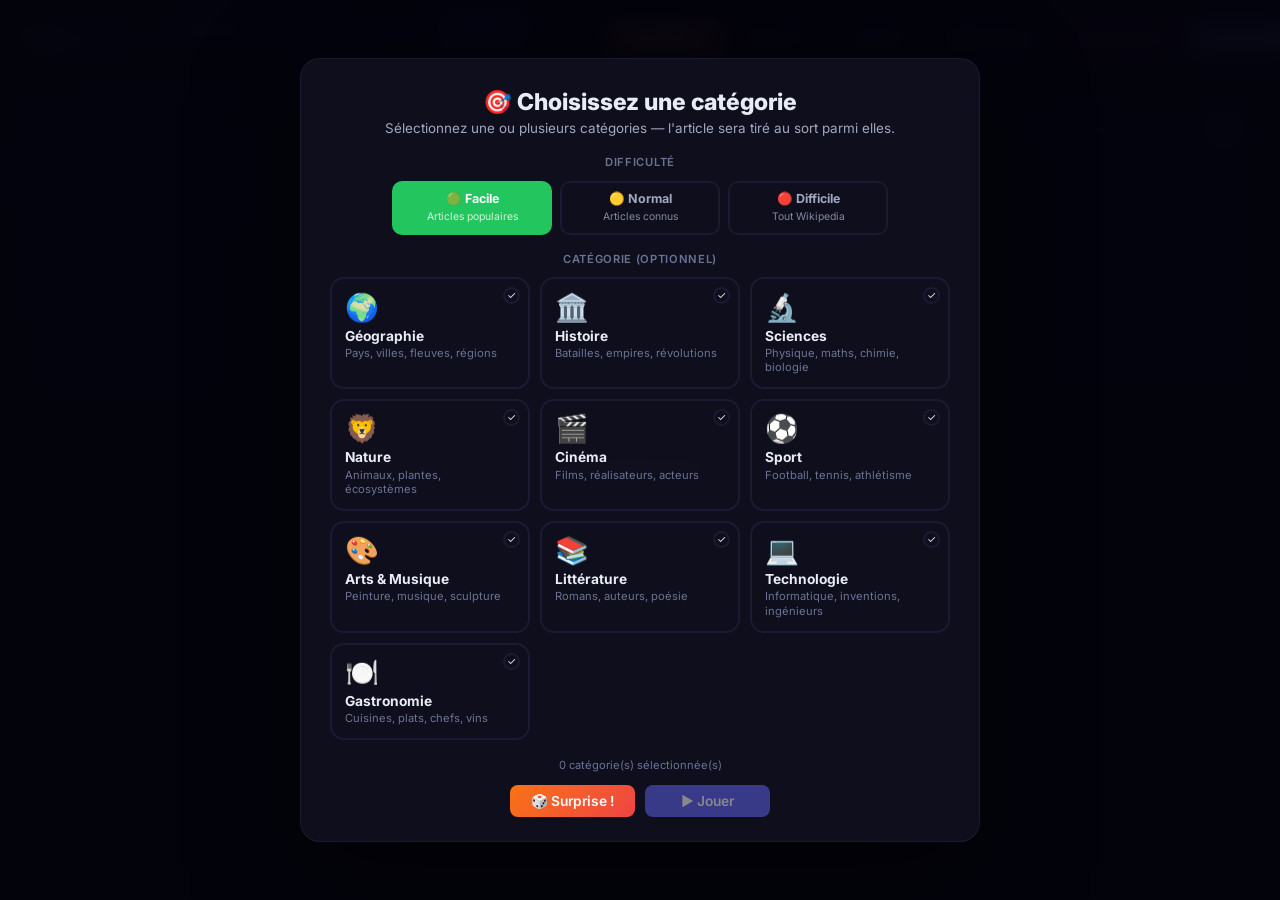
==== index.html @ 997a054f "Update index.html" ====
<!DOCTYPE html>
<html lang="fr" data-theme="dark">

<head>
  <meta charset="UTF-8" />
  <meta name="viewport" content="width=device-width, initial-scale=1.0" />
  <title>Pedantix — Devinez la page Wikipedia</title>
  <meta name="description" content="Devinez la page Wikipedia en proposant des mots. Mode solo et collaboratif." />
  <link rel="preconnect" href="https://fonts.googleapis.com" />
  <link href="https://fonts.googleapis.com/css2?family=Inter:wght@300;400;500;600;700;800&family=JetBrains+Mono:wght@400;700;800&display=swap"
    rel="stylesheet" />
  <style>
    [data-theme=dark] {
      --bg-base: #07070f;
      --bg-card: rgba(16, 16, 30, 0.9);
      --bg-input: rgba(25, 25, 45, 0.7);
      --bg-hover: rgba(255, 255, 255, 0.05);
      --border: rgba(100, 100, 180, 0.14);
      --border-accent: rgba(99, 102, 241, 0.35);
      --text-1: #e8ecf4;
      --text-2: #a0a8c0;
      --text-3: #6b7394;
      --punct: #4a5070;
    }

    [data-theme=light] {
      --bg-base: #f0f0f5;
      --bg-card: rgba(255, 255, 255, 0.93);
      --bg-input: rgba(235, 235, 248, 0.9);
      --bg-hover: rgba(0, 0, 0, 0.04);
      --border: rgba(100, 100, 180, 0.18);
      --border-accent: rgba(99, 102, 241, 0.4);
      --text-1: #1a1a2e;
      --text-2: #4a4a70;
      --text-3: #8080a0;
      --punct: #b0b0c8;
    }

    :root {
      --accent: #6366f1;
      --success: #22c55e;
      --radius-sm: 8px;
      --radius-md: 12px;
      --radius-lg: 16px;
      --radius-xl: 20px;
      --transition: 0.3s cubic-bezier(0.4, 0, 0.2, 1);
    }

    *,
    *::before,
    *::after {
      margin: 0;
      padding: 0;
      box-sizing: border-box
    }

    html {
      scroll-behavior: smooth
    }

    body {
      font-family: 'Inter', system-ui, sans-serif;
      background: var(--bg-base);
      color: var(--text-1);
      min-height: 100vh;
      overflow-x: hidden;
      transition: background .35s, color .35s
    }

    body::before {
      content: '';
      position: fixed;
      inset: 0;
      z-index: -1;
      background: radial-gradient(ellipse 80% 60% at 15% 20%, rgba(99, 102, 241, 0.08) 0%, transparent 60%), radial-gradient(ellipse 60% 50% at 85% 80%, rgba(34, 197, 94, 0.06) 0%, transparent 60%)
    }

    [data-theme=light] body::before {
      opacity: .45
    }

    .header {
      position: sticky;
      top: 0;
      z-index: 100;
      backdrop-filter: blur(20px);
      background: rgba(7, 7, 15, 0.85);
      border-bottom: 1px solid var(--border);
      padding: .7rem 1.5rem;
      display: flex;
      align-items: center;
      gap: 1rem
    }

    [data-theme=light] .header {
      background: rgba(240, 240, 245, 0.9)
    }

    /* toast feedback */
    .toast {
      position: fixed;
      top: 72px;
      left: 50%;
      transform: translateX(-50%) translateY(-10px);
      background: var(--bg-card);
      border: 1px solid var(--border);
      border-radius: var(--radius-md);
      padding: .42rem 1rem;
      font-size: .84rem;
      font-weight: 700;
      box-shadow: 0 8px 24px rgba(0, 0, 0, .35);
      opacity: 0;
      transition: opacity .22s, transform .22s;
      pointer-events: none;
      z-index: 300;
      white-space: nowrap
    }

    .toast.show {
      opacity: 1;
      transform: translateX(-50%) translateY(0)
    }

    .btn-icon {
      background: none;
      border: 1px solid var(--border);
      color: var(--text-3);
      padding: .38rem .6rem;
      font-size: .95rem;
      line-height: 1;
      cursor: pointer;
      border-radius: var(--radius-sm)
    }

    .btn-icon:hover {
      color: var(--text-1);
      border-color: var(--border-accent)
    }

    .logo {
      font-size: 1.15rem;
      font-weight: 800;
      letter-spacing: -.02em
    }

    .logo span {
      color: var(--accent)
    }

    .logo-badge {
      font-size: .6rem;
      font-weight: 700;
      background: rgba(99, 102, 241, .15);
      border: 1px solid rgba(99, 102, 241, .3);
      color: var(--accent);
      padding: .15rem .5rem;
      border-radius: 20px;
      letter-spacing: .05em;
      text-transform: uppercase
    }

    .header-center {
      flex: 1;
      display: flex;
      flex-direction: column;
      align-items: center;
      gap: .25rem
    }

    .input-row {
      display: flex;
      gap: .5rem;
      width: 100%;
      max-width: 500px
    }

    .guess-input {
      flex: 1;
      background: var(--bg-input);
      border: 1px solid var(--border-accent);
      border-radius: var(--radius-sm);
      color: var(--text-1);
      padding: .5rem .9rem;
      font-size: .95rem;
      font-family: inherit;
      outline: none;
      transition: border-color var(--transition), box-shadow var(--transition)
    }

    .guess-input:focus {
      border-color: var(--accent);
      box-shadow: 0 0 0 3px rgba(99, 102, 241, .15)
    }

    .guess-input::placeholder {
      color: var(--text-3)
    }

    .btn {
      cursor: pointer;
      border: none;
      border-radius: var(--radius-sm);
      font-family: inherit;
      font-weight: 600;
      font-size: .88rem;
      padding: .5rem 1.1rem;
      transition: all .2s ease;
      white-space: nowrap
    }

    .btn-primary {
      background: var(--accent);
      color: #fff
    }

    .btn-primary:hover {
      background: #4f52d4;
      transform: translateY(-1px)
    }

    .btn-primary:disabled {
      opacity: .5;
      cursor: not-allowed;
      transform: none
    }

    .btn-ghost {
      background: rgba(255, 255, 255, .05);
      border: 1px solid var(--border);
      color: var(--text-2)
    }

    .btn-ghost:hover {
      background: rgba(255, 255, 255, .08);
      color: var(--text-1)
    }

    .btn-danger {
      background: rgba(239, 68, 68, .15);
      border: 1px solid rgba(239, 68, 68, .3);
      color: #fca5a5
    }

    .btn-danger:hover {
      background: rgba(239, 68, 68, .25)
    }

    .stats-row {
      display: flex;
      gap: 1.2rem;
      font-size: .74rem;
      color: var(--text-3);
      align-items: center
    }

    .stat-found {
      color: var(--success);
      font-weight: 600
    }

    .header-actions {
      display: flex;
      gap: .5rem;
      align-items: center
    }

    .main {
      display: grid;
      grid-template-columns: 1fr 260px;
      gap: 1.2rem;
      padding: 1.2rem 1.5rem;
      max-width: 1300px;
      margin: 0 auto
    }

    .article-card {
      background: var(--bg-card);
      backdrop-filter: blur(12px);
      border: 1px solid var(--border);
      border-radius: var(--radius-lg);
      padding: 1.8rem 2rem;
      min-height: 300px
    }

    .article-title-area {
      font-size: 1.45rem;
      font-weight: 800;
      line-height: 2.5;
      padding-bottom: 1.2rem;
      margin-bottom: 1.2rem;
      border-bottom: 1px solid var(--border)
    }

    .article-body {
      line-height: 2.6;
      font-size: .95rem;
      word-spacing: 3px
    }

    .article-body p {
      margin-bottom: 1.8rem
    }

    .section-title {
      font-size: .88rem;
      font-weight: 700;
      color: var(--accent);
      margin: 2rem 0 .8rem;
      letter-spacing: .03em;
      border-left: 3px solid var(--accent);
      padding: .35rem 0 .35rem .8rem;
      border-bottom: none;
      background: rgba(99,102,241,.04)
    }

    .section-title.h3 {
      font-size: .8rem;
      margin-left: 1.2rem;
      border-left-color: var(--text-3);
      color: var(--text-2)
    }

    .word-block {
      display: inline-block;
      position: relative;
      border-radius: 4px;
      vertical-align: middle;
      cursor: default;
      height: 1.2em;
      margin: 0 2px;
      transition: background-color .45s ease
    }

    .word-block.hidden {
      cursor: pointer;
      margin-bottom: 1.4em;
      border: 1px solid rgba(255,255,255,.08);
      display: inline-flex;
      align-items: center;
      justify-content: center;
      font-size: .65rem;
      font-weight: 600;
      color: rgba(255,255,255,.35);
      letter-spacing: .02em;
      font-variant-numeric: tabular-nums
    }
    [data-theme=light] .word-block.hidden {
      border-color: rgba(0,0,0,.1);
      color: rgba(0,0,0,.3)
    }

    .word-block.hidden:hover {
      filter: brightness(1.25);
      border-color: rgba(255,255,255,.2)
    }
    [data-theme=light] .word-block.hidden:hover { border-color: rgba(0,0,0,.2) }

    .word-block.hidden::after {
      content: attr(data-best-guess);
      position: absolute;
      top: calc(100% + 2px);
      left: 50%;
      transform: translateX(-50%);
      font-size: 8.5px;
      font-style: italic;
      font-weight: 400;
      color: rgba(160, 180, 220, .45);
      white-space: nowrap;
      pointer-events: none;
      line-height: 1
    }

    .word-block.stopword {
      background: transparent !important;
      border: none !important;
      color: var(--text-3) !important;
      font-size: .82rem;
      font-weight: 400;
      height: auto;
      margin-bottom: 0;
      cursor: default;
      padding: 0 1px
    }
    .word-block.stopword::after { display: none }

    .word-block.revealed {
      color: #fff !important;
      background-color: var(--success) !important;
      box-shadow: 0 0 8px rgba(34, 197, 94, .4), 0 0 2px rgba(34, 197, 94, .6);
      animation: wordReveal .35s ease-out;
      cursor: default;
      padding: 1px 5px;
      height: auto;
      margin-bottom: 0;
      border-radius: 4px;
      border: none;
      font-size: .88rem;
      font-weight: 600
    }

    .word-block.flash-new {
      animation: flashNew .9s ease-out forwards !important
    }

    .word-block.title-block {
      height: 1.25em
    }

    .word-block.win-cascade {
      animation: winCascade .45s ease-out forwards !important;
      color: #fff !important;
      padding: 1px 4px;
      height: auto;
      margin-bottom: 0;
      border-radius: 3px
    }

    @keyframes wordReveal {
      from { transform: scale(.88); opacity: .4 }
      to { transform: scale(1); opacity: 1 }
    }

    @keyframes flashNew {
      0% { box-shadow: 0 0 0 0 rgba(34, 197, 94, .9), 0 0 18px rgba(34, 197, 94, .6); filter: brightness(1.8) }
      55% { box-shadow: 0 0 0 12px rgba(34, 197, 94, 0); filter: brightness(1.1) }
      100% { box-shadow: none; filter: brightness(1) }
    }

    @keyframes winCascade {
      0% { opacity: 0; transform: scale(.75) translateY(5px); background-color: #16a34a }
      100% { opacity: 1; transform: scale(1) translateY(0); background-color: #16a34a }
    }

    @keyframes fadeIn {
      from { opacity: 0; transform: translateY(4px) }
      to { opacity: 1; transform: translateY(0) }
    }

    @keyframes codeAppear {
      from { opacity: 0; transform: scale(.7) }
      to { opacity: 1; transform: scale(1) }
    }

    .punct-token {
      color: var(--punct);
      user-select: none;
      vertical-align: middle
    }

    /* confetti canvas */
    #confetti-canvas {
      position: fixed;
      inset: 0;
      pointer-events: none;
      z-index: 600;
      display: none
    }

    .sidebar {
      background: var(--bg-card);
      backdrop-filter: blur(12px);
      border: 1px solid var(--border);
      border-radius: var(--radius-lg);
      padding: 1.2rem;
      position: sticky;
      top: 100px;
      max-height: calc(100vh - 120px);
      display: flex;
      flex-direction: column
    }

    .sidebar-header {
      display: flex;
      align-items: center;
      justify-content: space-between;
      margin-bottom: .8rem;
      padding-bottom: .7rem;
      border-bottom: 1px solid var(--border)
    }

    .sidebar-title {
      font-size: .72rem;
      font-weight: 700;
      text-transform: uppercase;
      letter-spacing: .08em;
      color: var(--text-3)
    }

    .sidebar-count {
      background: var(--accent);
      color: #fff;
      font-size: .7rem;
      font-weight: 700;
      min-width: 22px;
      height: 22px;
      border-radius: 50%;
      display: flex;
      align-items: center;
      justify-content: center
    }

    /* ── Players bar (in sidebar) ── */
    .players-bar {
      display: flex;
      align-items: center;
      gap: .3rem;
      padding: .5rem 0;
      border-bottom: 1px solid var(--border);
      margin-bottom: .6rem;
      flex-wrap: wrap
    }
    .players-bar.hidden-bar { display: none }
    .player-avatar {
      width: 26px; height: 26px; border-radius: 50%;
      display: flex; align-items: center; justify-content: center;
      font-size: .65rem; font-weight: 700; color: #fff;
      border: 2px solid rgba(255,255,255,.15);
      transition: transform .2s; cursor: default;
      position: relative; flex-shrink: 0;
    }
    .player-avatar:hover { transform: scale(1.15) }
    .player-avatar .pa-tooltip {
      position: absolute; bottom: calc(100% + 4px); left: 50%;
      transform: translateX(-50%); background: rgba(0,0,0,.85);
      color: #fff; font-size: .65rem; padding: .2rem .5rem;
      border-radius: 6px; white-space: nowrap; pointer-events: none;
      opacity: 0; transition: opacity .15s;
    }
    .player-avatar:hover .pa-tooltip { opacity: 1 }
    .players-count {
      font-size: .68rem; color: var(--text-3); font-weight: 600; margin-left: .3rem;
    }

    .guess-list {
      overflow-y: auto;
      flex: 1
    }

    .guess-list::-webkit-scrollbar {
      width: 3px
    }

    .guess-list::-webkit-scrollbar-thumb {
      background: var(--border);
      border-radius: 2px
    }

    .guess-empty {
      text-align: center;
      color: var(--text-3);
      font-size: .8rem;
      padding: 2rem 0;
      font-style: italic
    }

    .guess-item {
      display: flex;
      flex-direction: row;
      align-items: center;
      gap: .5rem;
      padding: .35rem .6rem;
      border-radius: var(--radius-sm);
      transition: background-color .15s
    }

    .guess-item:hover {
      background: var(--bg-hover)
    }

    .guess-item+.guess-item {
      border-top: 1px solid rgba(255, 255, 255, .04)
    }

    @keyframes guessSlideIn {
      from { transform: translateX(-6px); opacity: 0 }
      to { transform: translateX(0); opacity: 1 }
    }

    .guess-num {
      font-size: .68rem;
      font-weight: 700;
      color: var(--text-3);
      min-width: 1.2rem;
      text-align: right;
      flex-shrink: 0
    }

    .guess-player-badge {
      font-size: .58rem; font-weight: 700; color: #fff;
      padding: .08rem .32rem; border-radius: 6px;
      flex-shrink: 0; max-width: 56px;
      overflow: hidden; text-overflow: ellipsis;
      white-space: nowrap; line-height: 1.3;
    }

    .guess-word {
      flex: 1;
      font-size: .87rem;
      font-weight: 600;
      color: var(--text-1);
      overflow: hidden;
      text-overflow: ellipsis;
      white-space: nowrap
    }

    .guess-badge {
      font-size: .65rem;
      font-weight: 700;
      padding: .1rem .4rem;
      border-radius: 10px;
      flex-shrink: 0
    }

    .guess-badge.found {
      background: var(--success);
      color: #fff
    }

    .guess-badge.miss {
      background: rgba(255, 255, 255, .06);
      color: var(--text-3)
    }

    .guess-prox-pct {
      font-size: .72rem;
      font-weight: 700;
      flex-shrink: 0;
      font-variant-numeric: tabular-nums;
      min-width: 3.2rem;
      text-align: right
    }

    .progress-wrap {
      margin-top: .5rem
    }

    .progress-track {
      height: 3px;
      background: rgba(255, 255, 255, .06);
      border-radius: 2px;
      overflow: hidden
    }

    .progress-bar {
      height: 100%;
      background: var(--accent);
      border-radius: 2px;
      transition: width .5s ease
    }

    /* ── Timer ── */
    .timer-display {
      font-family: 'JetBrains Mono', monospace;
      font-size: .78rem; font-weight: 700;
      color: var(--accent); letter-spacing: .04em;
    }

    /* ── Session bar in header ── */
    .session-indicator {
      display: flex; align-items: center; gap: .5rem;
    }
    .session-indicator.hidden-bar { display: none }
    .session-code-display {
      font-family: 'JetBrains Mono', monospace;
      font-size: .82rem; font-weight: 700; letter-spacing: .2em;
      background: rgba(99,102,241,.12); border: 1px solid var(--border-accent);
      padding: .2rem .6rem; border-radius: var(--radius-sm); cursor: pointer;
      color: var(--accent); transition: background .2s;
    }
    .session-code-display:hover { background: rgba(99,102,241,.22) }

    /* ── Overlays (shared) ── */
    .overlay {
      position: fixed;
      inset: 0;
      z-index: 500;
      display: flex;
      align-items: center;
      justify-content: center;
      background: rgba(0, 0, 0, .7);
      backdrop-filter: blur(6px)
    }

    .overlay.hidden {
      display: none
    }

    .overlay-card {
      background: rgba(14, 14, 26, .97);
      border: 1px solid var(--border);
      border-radius: var(--radius-xl);
      padding: 2.5rem;
      max-width: 420px;
      width: 90%;
      text-align: center;
      box-shadow: 0 24px 80px rgba(0, 0, 0, .6)
    }

    [data-theme=light] .overlay-card {
      background: rgba(250,250,255,.97)
    }

    .overlay-title {
      font-size: 1.5rem;
      font-weight: 800;
      margin-bottom: .5rem
    }

    .overlay-sub {
      color: var(--text-2);
      font-size: .9rem;
      margin-bottom: 1.5rem
    }

    .loading-spinner {
      width: 40px;
      height: 40px;
      border: 3px solid rgba(99, 102, 241, .2);
      border-top-color: var(--accent);
      border-radius: 50%;
      animation: spin .9s linear infinite;
      margin: 0 auto 1rem
    }

    @keyframes spin {
      to { transform: rotate(360deg) }
    }

    .loading-step {
      font-size: .8rem;
      color: var(--text-3);
      margin-top: .5rem
    }

    .win-emoji {
      font-size: 3rem;
      margin-bottom: .8rem
    }

    .win-article-title {
      color: var(--accent);
      font-weight: 700;
      font-size: 1.1rem;
      margin-bottom: .5rem
    }

    .win-stats {
      color: var(--text-2);
      font-size: .88rem;
      margin-bottom: 1rem;
      line-height: 1.7
    }

    .win-actions {
      display: flex;
      flex-direction: column;
      gap: .7rem
    }

    .win-link {
      color: var(--accent);
      text-decoration: none;
      font-size: .83rem
    }

    .win-link:hover {
      text-decoration: underline
    }

    /* ── Win pseudo section ── */
    .win-pseudo-section {
      margin-top: 1rem; padding-top: .8rem;
      border-top: 1px solid var(--border);
      animation: fadeIn .4s ease;
    }
    .win-pseudo-section h3 {
      font-size: .82rem; font-weight: 700; color: var(--text-2);
      margin-bottom: .5rem;
    }
    .win-pseudo-row {
      display: flex; gap: .5rem; justify-content: center; align-items: center;
      flex-wrap: wrap;
    }
    .win-pseudo-input {
      background: var(--bg-input); border: 1px solid var(--border-accent);
      border-radius: var(--radius-sm); color: var(--text-1);
      padding: .45rem .8rem; font-size: .9rem; font-family: inherit;
      outline: none; width: 180px; text-align: center; transition: border-color .2s;
    }
    .win-pseudo-input:focus {
      border-color: var(--accent);
      box-shadow: 0 0 0 3px rgba(99,102,241,.15);
    }
    .win-pseudo-input::placeholder { color: var(--text-3) }
    .btn-publish {
      background: linear-gradient(135deg, #f59e0b, #f97316);
      color: #fff; border: none; font-weight: 700;
    }
    .btn-publish:hover { opacity: .88; transform: translateY(-1px) }
    .btn-publish:disabled { opacity: .4; cursor: not-allowed; transform: none }
    .score-published {
      color: var(--success); font-size: .82rem;
      font-weight: 600; margin-top: .4rem;
      animation: fadeIn .3s ease;
    }

    /* ── Category overlay ── */
    .cat-overlay {
      position: fixed;
      inset: 0;
      z-index: 510;
      display: flex;
      align-items: center;
      justify-content: center;
      background: rgba(4, 4, 14, .88);
      backdrop-filter: blur(10px)
    }

    [data-theme=light] .cat-overlay {
      background: rgba(220, 220, 238, .88)
    }

    .cat-overlay.hidden {
      display: none
    }

    .cat-card {
      background: var(--bg-card);
      border: 1px solid var(--border);
      border-radius: 20px;
      padding: 1.8rem 1.8rem 1.5rem;
      max-width: 680px;
      width: 96%;
      max-height: 92vh;
      overflow-y: auto;
      box-shadow: 0 32px 100px rgba(0, 0, 0, .6)
    }

    .cat-card::-webkit-scrollbar { width: 4px }
    .cat-card::-webkit-scrollbar-thumb { background: var(--border); border-radius: 2px }

    .cat-header {
      text-align: center;
      margin-bottom: 1.2rem
    }

    .cat-header h2 {
      font-size: 1.45rem;
      font-weight: 800;
      margin-bottom: .28rem
    }

    .cat-header p {
      color: var(--text-2);
      font-size: .84rem
    }

    .cat-grid {
      display: grid;
      grid-template-columns: repeat(auto-fill, minmax(168px, 1fr));
      gap: .6rem;
      margin-bottom: 1.1rem
    }

    .cat-item {
      position: relative;
      border: 2px solid var(--border);
      border-radius: 14px;
      padding: .9rem .85rem .78rem;
      cursor: pointer;
      transition: border-color .2s, background .2s, transform .15s;
      text-align: left;
      user-select: none;
      overflow: hidden
    }

    .cat-item:hover {
      border-color: var(--border-accent);
      background: rgba(99, 102, 241, .05);
      transform: translateY(-2px)
    }

    .cat-item.selected {
      background: rgba(99, 102, 241, .1)
    }

    .cat-item .cat-bar {
      position: absolute; left: 0; top: 0; bottom: 0;
      width: 3px; border-radius: 14px 0 0 14px;
      opacity: 0; transition: opacity .2s
    }

    .cat-item.selected .cat-bar { opacity: 1 }

    .cat-item .cat-check {
      position: absolute; top: .5rem; right: .5rem;
      width: 17px; height: 17px; border: 2px solid var(--border);
      border-radius: 50%; display: flex; align-items: center;
      justify-content: center; font-size: .65rem; transition: all .18s
    }

    .cat-item.selected .cat-check {
      background: var(--accent);
      border-color: var(--accent);
      color: #fff
    }

    .cat-icon { font-size: 1.7rem; margin-bottom: .42rem; display: block; line-height: 1 }
    .cat-name { font-size: .86rem; font-weight: 700; color: var(--text-1); margin-bottom: .14rem }
    .cat-desc { font-size: .7rem; color: var(--text-3); line-height: 1.3 }

    .cat-hint {
      text-align: center; font-size: .7rem; color: var(--text-3); margin-bottom: .8rem
    }

    .cat-actions {
      display: flex; gap: .65rem; justify-content: center; flex-wrap: wrap
    }

    .cat-actions .btn { min-width: 125px; padding: .52rem 1.1rem; font-size: .86rem }

    .btn-surprise {
      background: linear-gradient(135deg, #f97316, #ef4444) !important;
      color: #fff !important; border: none !important
    }
    .btn-surprise:hover { opacity: .88; transform: translateY(-1px) !important }

    /* ─ Difficulty selector */
    .diff-row { display: flex; gap: .5rem; justify-content: center; margin-bottom: 1.1rem }

    .diff-btn {
      flex: 1; max-width: 160px; padding: .55rem .6rem;
      border-radius: 10px; border: 2px solid var(--border);
      background: transparent; color: var(--text-2);
      font-family: inherit; font-size: .78rem; font-weight: 700;
      cursor: pointer; transition: all .18s; text-align: center; line-height: 1.3
    }
    .diff-btn:hover { border-color: var(--border-accent); color: var(--text-1); transform: translateY(-1px) }
    .diff-btn.active { color: #fff; border-color: transparent }
    .diff-btn.easy.active { background: #22c55e }
    .diff-btn.normal.active { background: #f59e0b }
    .diff-btn.hard.active { background: #ef4444 }

    .diff-sep {
      text-align: center; font-size: .7rem; font-weight: 600;
      color: var(--text-3); letter-spacing: .06em;
      text-transform: uppercase; margin-bottom: .7rem
    }

    /* ── Multiplayer overlay ── */
    .colab-overlay {
      position: fixed; inset: 0; z-index: 520;
      display: flex; align-items: center; justify-content: center;
      background: rgba(4,4,14,.9); backdrop-filter: blur(10px);
    }
    [data-theme=light] .colab-overlay { background: rgba(220,220,238,.9) }
    .colab-overlay.hidden { display: none }
    .colab-card {
      background: var(--bg-card); border: 1px solid var(--border);
      border-radius: 20px; padding: 2rem; max-width: 540px; width: 96%;
      max-height: 92vh; overflow-y: auto;
      box-shadow: 0 32px 100px rgba(0,0,0,.6);
    }
    .colab-card::-webkit-scrollbar { width: 4px }
    .colab-card::-webkit-scrollbar-thumb { background: var(--border); border-radius: 2px }
    .colab-header { text-align: center; margin-bottom: 1.4rem }
    .colab-header h2 { font-size: 1.35rem; font-weight: 800; margin-bottom: .3rem }
    .colab-header p { color: var(--text-2); font-size: .82rem }

    .colab-pseudo-row {
      display: flex; gap: .5rem; justify-content: center; margin-bottom: 1.2rem;
      align-items: center;
    }
    .colab-pseudo-row label {
      font-size: .8rem; font-weight: 600; color: var(--text-2);
    }
    .colab-pseudo-input {
      background: var(--bg-input); border: 1px solid var(--border-accent);
      border-radius: var(--radius-sm); color: var(--text-1);
      padding: .45rem .7rem; font-size: .9rem; font-family: inherit;
      outline: none; width: 160px; transition: border-color .2s;
    }
    .colab-pseudo-input:focus { border-color: var(--accent); box-shadow: 0 0 0 3px rgba(99,102,241,.15) }

    .colab-modes {
      display: grid; grid-template-columns: 1fr 1fr; gap: .8rem; margin-bottom: 1rem;
    }
    .colab-mode {
      border: 2px solid var(--border); border-radius: 16px;
      padding: 1.2rem 1rem; cursor: pointer; transition: all .2s;
      text-align: center;
    }
    .colab-mode:hover { border-color: var(--accent); transform: translateY(-2px); background: rgba(99,102,241,.04) }
    .colab-mode-icon { font-size: 2rem; margin-bottom: .5rem; display: block }
    .colab-mode-title { font-size: .9rem; font-weight: 700; margin-bottom: .2rem }
    .colab-mode-desc { font-size: .72rem; color: var(--text-3) }

    /* Create session view */
    .colab-create, .colab-join { display: none; text-align: center; animation: fadeIn .3s ease }
    .colab-create.active, .colab-join.active { display: block }
    .colab-back {
      font-size: .78rem; color: var(--text-3); cursor: pointer;
      margin-bottom: .8rem; display: inline-block;
    }
    .colab-back:hover { color: var(--text-1) }

    .code-display {
      display: flex; gap: .4rem; justify-content: center; margin: 1rem 0;
    }
    .code-char {
      width: 42px; height: 50px; border-radius: 10px;
      background: rgba(99,102,241,.1); border: 2px solid var(--border-accent);
      display: flex; align-items: center; justify-content: center;
      font-family: 'JetBrains Mono', monospace;
      font-size: 1.3rem; font-weight: 800; color: var(--accent);
    }
    .code-char:nth-child(1) { animation: codeAppear .3s ease-out .0s backwards }
    .code-char:nth-child(2) { animation: codeAppear .3s ease-out .05s backwards }
    .code-char:nth-child(3) { animation: codeAppear .3s ease-out .1s backwards }
    .code-char:nth-child(4) { animation: codeAppear .3s ease-out .15s backwards }
    .code-char:nth-child(5) { animation: codeAppear .3s ease-out .2s backwards }
    .code-char:nth-child(6) { animation: codeAppear .3s ease-out .25s backwards }

    .colab-waiting-players {
      margin: .8rem 0; font-size: .8rem; color: var(--text-2);
    }
    .colab-player-list {
      display: flex; gap: .3rem; justify-content: center; flex-wrap: wrap;
      margin: .5rem 0;
    }

    /* Join session */
    .colab-code-input {
      background: var(--bg-input); border: 1px solid var(--border-accent);
      border-radius: var(--radius-sm); color: var(--text-1);
      padding: .55rem 1rem; font-size: 1.1rem; font-family: 'JetBrains Mono', monospace;
      font-weight: 700; letter-spacing: .25em; text-transform: uppercase;
      outline: none; width: 200px; text-align: center; transition: border-color .2s;
    }
    .colab-code-input:focus { border-color: var(--accent); box-shadow: 0 0 0 3px rgba(99,102,241,.15) }
    .colab-code-input::placeholder { letter-spacing: .1em; font-weight: 400; color: var(--text-3) }
    .colab-join-error {
      color: #ef4444; font-size: .78rem; font-weight: 600; margin-top: .4rem;
      min-height: 1.2em;
    }

    .colab-close {
      position: absolute; top: .8rem; right: 1rem;
      background: none; border: none; color: var(--text-3);
      font-size: 1.2rem; cursor: pointer; padding: .3rem;
    }
    .colab-close:hover { color: var(--text-1) }

    /* ── Leaderboard overlay ── */
    .lb-overlay {
      position: fixed; inset: 0; z-index: 530;
      display: flex; align-items: center; justify-content: center;
      background: rgba(4,4,14,.9); backdrop-filter: blur(10px);
    }
    [data-theme=light] .lb-overlay { background: rgba(220,220,238,.9) }
    .lb-overlay.hidden { display: none }
    .lb-card {
      background: var(--bg-card); border: 1px solid var(--border);
      border-radius: 20px; padding: 1.8rem; max-width: 750px; width: 96%;
      max-height: 92vh; overflow-y: auto;
      box-shadow: 0 32px 100px rgba(0,0,0,.6);
      position: relative;
    }
    .lb-card::-webkit-scrollbar { width: 4px }
    .lb-card::-webkit-scrollbar-thumb { background: var(--border); border-radius: 2px }

    .lb-header { text-align: center; margin-bottom: 1rem }
    .lb-header h2 { font-size: 1.35rem; font-weight: 800; margin-bottom: .3rem }
    .lb-header p { color: var(--text-2); font-size: .82rem }

    .lb-filters {
      display: flex; gap: .4rem; justify-content: center; margin-bottom: .6rem; flex-wrap: wrap;
    }
    .lb-tab {
      padding: .38rem .8rem; border-radius: 8px;
      border: 2px solid var(--border); background: transparent;
      color: var(--text-2); font-family: inherit;
      font-size: .76rem; font-weight: 700; cursor: pointer; transition: all .18s;
    }
    .lb-tab:hover { border-color: var(--border-accent); color: var(--text-1) }
    .lb-tab.active { background: var(--accent); color: #fff; border-color: var(--accent) }

    .lb-diff-row {
      display: flex; gap: .3rem; justify-content: center; margin-bottom: 1rem;
    }
    .lb-diff-btn {
      padding: .3rem .7rem; border-radius: 8px; border: 2px solid var(--border);
      background: transparent; color: var(--text-2); font-family: inherit;
      font-size: .72rem; font-weight: 700; cursor: pointer; transition: all .18s;
    }
    .lb-diff-btn:hover { border-color: var(--border-accent); color: var(--text-1) }
    .lb-diff-btn.active { color: #fff; border-color: transparent }
    .lb-diff-btn.active[data-diff=easy] { background: #22c55e }
    .lb-diff-btn.active[data-diff=normal] { background: #f59e0b }
    .lb-diff-btn.active[data-diff=hard] { background: #ef4444 }

    .lb-table-wrap { overflow-x: auto }
    .lb-table {
      width: 100%; border-collapse: collapse; font-size: .8rem;
    }
    .lb-table th {
      text-align: left; padding: .5rem .5rem;
      font-size: .68rem; font-weight: 700; text-transform: uppercase;
      letter-spacing: .06em; color: var(--text-3);
      border-bottom: 2px solid var(--border);
    }
    .lb-table td {
      padding: .42rem .5rem;
      border-bottom: 1px solid rgba(255,255,255,.04);
    }
    .lb-table tr:nth-child(even) { background: rgba(255,255,255,.02) }
    [data-theme=light] .lb-table tr:nth-child(even) { background: rgba(0,0,0,.02) }
    .lb-table tr:hover { background: var(--bg-hover) }
    .lb-table tr.lb-highlight {
      background: rgba(99,102,241,.08) !important;
      outline: 2px solid rgba(99,102,241,.3);
      border-radius: 4px;
    }
    .lb-rank { font-weight: 800; text-align: center; min-width: 2rem }
    .lb-rank.gold { color: #fbbf24 }
    .lb-rank.silver { color: #94a3b8 }
    .lb-rank.bronze { color: #d97706 }
    .lb-pseudo { font-weight: 700; color: var(--text-1); max-width: 120px; overflow: hidden; text-overflow: ellipsis; white-space: nowrap }
    .lb-mode-badge {
      font-size: .62rem; font-weight: 700; padding: .08rem .35rem; border-radius: 8px;
    }
    .lb-mode-badge.solo { background: rgba(99,102,241,.15); color: var(--accent) }
    .lb-mode-badge.coop { background: rgba(34,197,94,.15); color: var(--success) }
    .lb-empty {
      text-align: center; color: var(--text-3); font-size: .85rem;
      padding: 2rem 0; font-style: italic;
    }
    .lb-close {
      position: absolute; top: .8rem; right: 1rem;
      background: none; border: none; color: var(--text-3);
      font-size: 1.2rem; cursor: pointer; padding: .3rem;
    }
    .lb-close:hover { color: var(--text-1) }

    /* ── Daily mode ── */
    .btn-daily {
      background: linear-gradient(135deg, #f59e0b, #ef4444) !important;
      color: #fff !important; border: none !important;
      font-weight: 700 !important; position: relative;
      overflow: hidden;
    }
    .btn-daily::before {
      content: ''; position: absolute; inset: 0;
      background: linear-gradient(90deg, transparent, rgba(255,255,255,.15), transparent);
      animation: dailyShine 3s ease-in-out infinite;
    }
    @keyframes dailyShine {
      0%, 100% { transform: translateX(-100%) } 50% { transform: translateX(100%) }
    }
    .btn-daily:hover { opacity: .88; transform: translateY(-1px) !important }

    .daily-badge {
      display: inline-flex; align-items: center; gap: .4rem;
      background: linear-gradient(135deg, rgba(245,158,11,.15), rgba(239,68,68,.15));
      border: 1px solid rgba(245,158,11,.3); border-radius: 20px;
      padding: .15rem .6rem; font-size: .68rem; font-weight: 700;
      color: #f59e0b; letter-spacing: .04em;
    }
    .daily-badge .daily-dot {
      width: 6px; height: 6px; border-radius: 50%;
      background: #f59e0b; animation: dailyPulse 2s ease-in-out infinite;
    }
    @keyframes dailyPulse { 0%,100% { opacity: 1 } 50% { opacity: .3 } }

    .daily-overlay {
      position: fixed; inset: 0; z-index: 540;
      display: flex; align-items: center; justify-content: center;
      background: rgba(4,4,14,.92); backdrop-filter: blur(10px);
    }
    [data-theme=light] .daily-overlay { background: rgba(220,220,238,.92) }
    .daily-overlay.hidden { display: none }
    .daily-card {
      background: var(--bg-card); border: 1px solid var(--border);
      border-radius: 20px; padding: 2rem; max-width: 700px; width: 96%;
      max-height: 92vh; overflow-y: auto; position: relative;
      box-shadow: 0 32px 100px rgba(0,0,0,.6);
    }
    .daily-card::-webkit-scrollbar { width: 4px }
    .daily-card::-webkit-scrollbar-thumb { background: var(--border); border-radius: 2px }
    .daily-close {
      position: absolute; top: .8rem; right: 1rem;
      background: none; border: none; color: var(--text-3);
      font-size: 1.2rem; cursor: pointer; padding: .3rem;
    }
    .daily-close:hover { color: var(--text-1) }

    .daily-header { text-align: center; margin-bottom: 1.2rem }
    .daily-header h2 { font-size: 1.4rem; font-weight: 800; margin-bottom: .3rem }
    .daily-header p { color: var(--text-2); font-size: .82rem }
    .daily-date {
      font-family: 'JetBrains Mono', monospace; font-size: 1.1rem;
      font-weight: 800; color: var(--accent); margin: .5rem 0;
    }
    .daily-countdown {
      font-size: .78rem; color: var(--text-3); margin-bottom: 1rem;
    }
    .daily-tabs {
      display: flex; gap: .4rem; justify-content: center; margin-bottom: 1rem;
    }
    .daily-tab {
      padding: .42rem .9rem; border-radius: 8px; border: 2px solid var(--border);
      background: transparent; color: var(--text-2); font-family: inherit;
      font-size: .8rem; font-weight: 700; cursor: pointer; transition: all .18s;
    }
    .daily-tab:hover { border-color: var(--border-accent); color: var(--text-1) }
    .daily-tab.active { background: linear-gradient(135deg, #f59e0b, #ef4444); color: #fff; border-color: transparent }
    .daily-status {
      text-align: center; padding: 1rem 0;
    }
    .daily-status-done {
      background: rgba(34,197,94,.1); border: 1px solid rgba(34,197,94,.3);
      border-radius: 12px; padding: .8rem; margin-bottom: 1rem;
      text-align: center; animation: fadeIn .3s ease;
    }
    .daily-status-done p { font-size: .85rem; color: var(--success); font-weight: 600 }
    .daily-play-row {
      display: flex; gap: .6rem; justify-content: center; flex-wrap: wrap; margin-top: .8rem;
    }

    @media(max-width:768px) {
      .main { grid-template-columns: 1fr }
      .sidebar { position: static; max-height: 280px }
      .cat-grid { grid-template-columns: repeat(auto-fill, minmax(140px, 1fr)) }
      .colab-modes { grid-template-columns: 1fr }
      .header { padding: .5rem .8rem; gap: .5rem }
      .header-actions { gap: .3rem }
      .header-actions .btn { font-size: .75rem; padding: .4rem .6rem }
    }
  </style>
</head>

<body>
  <canvas id="confetti-canvas"></canvas>
  <header class="header">
    <div style="display:flex;align-items:center;gap:.6rem;flex-shrink:0">
      <span class="logo">Ped<span>antix</span></span>
      <span class="logo-badge">V5</span>
      <div id="session-indicator" class="session-indicator hidden-bar">
        <span id="session-code-header" class="session-code-display" title="Cliquer pour copier"></span>
      </div>
    </div>
    <div class="header-center">
      <div class="input-row">
        <input id="guess-input" class="guess-input" type="text" placeholder="Proposez un mot..." autocomplete="off"
          spellcheck="false" />
        <button id="guess-btn" class="btn btn-primary" disabled>Envoyer</button>
      </div>
      <div class="stats-row">
        <span id="cat-display" style="font-weight:700;color:var(--accent)"></span>
        <span id="timer-display" class="timer-display"></span>
        <span>Essais : <strong id="guess-count-val">0</strong></span>
        <span class="stat-found"><strong id="found-count-val">0</strong> / <strong id="total-count-val">0</strong>
          mots</span>
        <span><strong id="pct-val">0</strong>%</span>
      </div>
    </div>
    <div class="header-actions">
      <button id="theme-btn" class="btn btn-icon" title="Thème clair/sombre">&#x1F319;</button>
      <button id="daily-btn" class="btn btn-daily" style="font-size:.8rem">📅 Quotidien</button>
      <button id="lb-btn" class="btn btn-ghost" style="font-size:.8rem">&#x1F3C6; Scores</button>
      <button id="colab-btn" class="btn btn-ghost" style="font-size:.8rem">&#x1F465; Multi</button>
      <button id="cat-btn" class="btn btn-ghost" style="font-size:.8rem">&#x1F4CB; Catégorie</button>
      <button id="reveal-btn" class="btn btn-danger">Abandonner</button>
      <button id="new-game-btn" class="btn btn-primary">&#x25B6; Nouvelle partie</button>
    </div>
  </header>
  <div class="toast" id="toast"></div>

  <main class="main">
    <div class="article-card">
      <div id="title-area" class="article-title-area"></div>
      <div id="text-area" class="article-body"></div>
    </div>
    <aside class="sidebar">
      <div class="sidebar-header">
        <span class="sidebar-title">Mots proposés</span>
        <span class="sidebar-count" id="sidebar-count">0</span>
      </div>
      <div id="players-bar" class="players-bar hidden-bar"></div>
      <div class="guess-list" id="guess-list">
        <div class="guess-empty">Aucun mot proposé</div>
      </div>
    </aside>
  </main>

  <!-- Loading overlay -->
  <div class="overlay" id="loading-overlay">
    <div class="overlay-card">
      <div class="loading-spinner"></div>
      <div class="overlay-title">Chargement…</div>
      <div id="loading-step" class="loading-step">Récupération de l'article Wikipédia…</div>
    </div>
  </div>

  <!-- Win overlay -->
  <div class="overlay hidden" id="win-overlay">
    <div class="overlay-card" style="max-width:460px">
      <div class="win-emoji">🎉</div>
      <div class="overlay-title">Bravo !</div>
      <div id="win-article-title" class="win-article-title"></div>
      <div id="win-stats" class="win-stats"></div>
      <div id="win-pseudo-section" class="win-pseudo-section">
        <h3>📤 Publier au leaderboard</h3>
        <div class="win-pseudo-row">
          <input id="win-pseudo-input" class="win-pseudo-input" type="text" placeholder="Votre pseudo..." maxlength="20" autocomplete="off" />
          <button id="win-publish-btn" class="btn btn-publish" disabled>Publier</button>
        </div>
        <div id="win-publish-status"></div>
      </div>
      <div class="win-actions" style="margin-top:1rem">
        <a id="win-wiki-link" class="win-link" href="#" target="_blank" rel="noopener">→ Voir l'article Wikipédia</a>
        <button id="win-lb-btn" class="btn btn-ghost" style="display:none">🏆 Voir le leaderboard</button>
        <button id="win-new-game-btn" class="btn btn-primary">Nouvelle partie</button>
      </div>
    </div>
  </div>

  <!-- Category overlay -->
  <div class="cat-overlay hidden" id="cat-overlay">
    <div class="cat-card">
      <div class="cat-header">
        <h2>&#x1F3AF; Choisissez une catégorie</h2>
        <p>Sélectionnez une ou plusieurs catégories — l'article sera tiré au sort parmi elles.</p>
      </div>
      <div class="diff-sep">Difficulté</div>
      <div class="diff-row">
        <button class="diff-btn easy active" data-diff="easy">🟢 Facile<br><small
            style="font-weight:400;opacity:.8">Articles populaires</small></button>
        <button class="diff-btn normal" data-diff="normal">🟡 Normal<br><small
            style="font-weight:400;opacity:.8">Articles connus</small></button>
        <button class="diff-btn hard" data-diff="hard">🔴 Difficile<br><small style="font-weight:400;opacity:.8">Tout
            Wikipedia</small></button>
      </div>
      <div class="diff-sep">Catégorie (optionnel)</div>
      <div class="cat-grid" id="cat-grid"></div>
      <p class="cat-hint"><span id="cat-sel-count">0</span> catégorie(s) sélectionnée(s)</p>
      <div class="cat-actions">
        <button class="btn btn-surprise" id="surprise-btn">&#x1F3B2; Surprise !</button>
        <button class="btn btn-primary" id="play-btn" disabled>&#x25B6; Jouer</button>
      </div>
    </div>
  </div>

  <!-- Multiplayer overlay -->
  <div class="colab-overlay hidden" id="colab-overlay">
    <div class="colab-card" style="position:relative">
      <button class="colab-close" id="colab-close-btn">✕</button>
      <div class="colab-header">
        <h2>👥 Mode Multijoueur</h2>
        <p>Jouez ensemble sur le même article en temps réel</p>
      </div>
      <div class="colab-pseudo-row">
        <label>Pseudo :</label>
        <input id="colab-pseudo" class="colab-pseudo-input" type="text" placeholder="Votre pseudo..." maxlength="12" autocomplete="off" />
      </div>
      <!-- Mode selection -->
      <div id="colab-mode-select" class="colab-modes">
        <div class="colab-mode" id="colab-create-mode">
          <span class="colab-mode-icon">🏠</span>
          <div class="colab-mode-title">Créer une session</div>
          <div class="colab-mode-desc">Génère un code à partager</div>
        </div>
        <div class="colab-mode" id="colab-join-mode">
          <span class="colab-mode-icon">🔗</span>
          <div class="colab-mode-title">Rejoindre</div>
          <div class="colab-mode-desc">Entrez le code d'un ami</div>
        </div>
      </div>
      <!-- Create view -->
      <div id="colab-create-view" class="colab-create">
        <span class="colab-back" id="colab-back-create">← Retour</span>
        <h3 style="font-size:.95rem;font-weight:700;margin-bottom:.5rem">Votre code de session</h3>
        <div id="colab-code-display" class="code-display"></div>
        <button id="colab-copy-btn" class="btn btn-ghost" style="font-size:.78rem;margin-bottom:.8rem">📋 Copier le code</button>
        <div class="colab-waiting-players">
          <p>En attente de joueurs...</p>
          <div id="colab-create-players" class="colab-player-list"></div>
        </div>
        <button id="colab-launch-btn" class="btn btn-primary" style="margin-top:.5rem">🚀 Lancer la partie</button>
      </div>
      <!-- Join view -->
      <div id="colab-join-view" class="colab-join">
        <span class="colab-back" id="colab-back-join">← Retour</span>
        <h3 style="font-size:.95rem;font-weight:700;margin-bottom:.8rem">Entrez le code de session</h3>
        <div style="display:flex;gap:.5rem;justify-content:center;align-items:center;flex-wrap:wrap">
          <input id="colab-code-input" class="colab-code-input" type="text" placeholder="ABC123" maxlength="6" autocomplete="off" />
          <button id="colab-join-btn" class="btn btn-primary">Rejoindre</button>
        </div>
        <div id="colab-join-error" class="colab-join-error"></div>
        <div id="colab-join-waiting" style="display:none;margin-top:1rem">
          <p style="font-size:.82rem;color:var(--text-2)">Connecté ! En attente du lancement...</p>
          <div id="colab-join-players" class="colab-player-list" style="margin-top:.5rem"></div>
        </div>
      </div>
    </div>
  </div>

  <!-- Leaderboard overlay -->
  <div class="lb-overlay hidden" id="lb-overlay">
    <div class="lb-card">
      <button class="lb-close" id="lb-close-btn">✕</button>
      <div class="lb-header">
        <h2>🏆 Leaderboard</h2>
        <p id="lb-article-name" style="font-weight:700;color:var(--accent);font-size:.95rem;margin-bottom:.2rem"></p>
        <p style="color:var(--text-3);font-size:.78rem">Classement pour cet article</p>
      </div>
      <div class="lb-filters">
        <button class="lb-tab active" data-sort="time">⚡ Plus rapide</button>
        <button class="lb-tab" data-sort="guesses">🎯 Plus efficace</button>
        <button class="lb-tab" data-sort="score">🏅 Meilleur score</button>
      </div>
      <div class="lb-diff-row">
        <button class="lb-diff-btn lb-view-btn active" data-view="article">📄 Cet article</button>
        <button class="lb-diff-btn lb-view-btn" data-view="global">🌍 Global</button>
      </div>
      <div class="lb-table-wrap">
        <div id="lb-content"></div>
      </div>
    </div>
  </div>

  <!-- Daily overlay -->
  <div class="daily-overlay hidden" id="daily-overlay">
    <div class="daily-card">
      <button class="daily-close" id="daily-close-btn">✕</button>
      <div class="daily-header">
        <h2>📅 Page du jour</h2>
        <p>Chaque jour à minuit (heure de Paris), un nouvel article est tiré.</p>
        <div id="daily-date" class="daily-date"></div>
        <div id="daily-countdown" class="daily-countdown"></div>
      </div>
      <div class="daily-tabs">
        <button class="daily-tab active" data-day="today">📅 Aujourd'hui</button>
        <button class="daily-tab" data-day="yesterday">⏪ Hier</button>
      </div>
      <div id="daily-status" class="daily-status"></div>
      <div style="margin-top:.5rem">
        <h3 style="font-size:.82rem;font-weight:700;color:var(--text-2);text-align:center;margin-bottom:.5rem">🏆 Top du jour</h3>
        <div class="lb-filters" style="margin-bottom:.6rem">
          <button class="lb-tab daily-sort-tab active" data-sort="time">⚡ Temps</button>
          <button class="lb-tab daily-sort-tab" data-sort="guesses">🎯 Essais</button>
          <button class="lb-tab daily-sort-tab" data-sort="score">🏅 Score</button>
        </div>
        <div class="lb-table-wrap">
          <div id="daily-lb-content"></div>
        </div>
      </div>
    </div>
  </div>

  <script src="firebase-config.js"></script>
  <script type="module">
    // ══════════════════════════════════════════════════════════════
    // ── Firebase imports (lazy — only loaded when needed)
    // ══════════════════════════════════════════════════════════════
    let _fb = null;
    async function getFirebase() {
      if (_fb) return _fb;
      try {
        if (!window.FIREBASE_CONFIG || window.FIREBASE_CONFIG.apiKey === 'VOTRE_API_KEY') {
          throw new Error('Firebase non configuré — remplissez firebase-config.js');
        }
        const [appMod, dbMod] = await Promise.all([
          import('https://www.gstatic.com/firebasejs/11.7.1/firebase-app.js'),
          import('https://www.gstatic.com/firebasejs/11.7.1/firebase-database.js')
        ]);
        const app = appMod.initializeApp(window.FIREBASE_CONFIG);
        const db = dbMod.getDatabase(app);
        _fb = { db, ...dbMod };
        return _fb;
      } catch (e) {
        console.error('Firebase init failed:', e);
        showToast('❌ Firebase non configuré', '#ef4444', 3000);
        throw e;
      }
    }

    // ══════════════════════════════════════════════════════════════
    // ── Categories definition
    // ══════════════════════════════════════════════════════════════
    const CATEGORIES = [
      { id: 'geo', name: 'Géographie', icon: '🌍', desc: 'Pays, villes, fleuves, régions', color: '#3b82f6', cmtitles: ['Catégorie:Pays', 'Catégorie:Capitale'] },
      { id: 'hist', name: 'Histoire', icon: '🏛️', desc: 'Batailles, empires, révolutions', color: '#f59e0b', cmtitles: ['Catégorie:Bataille', 'Catégorie:Traité'] },
      { id: 'sci', name: 'Sciences', icon: '🔬', desc: 'Physique, maths, chimie, biologie', color: '#06b6d4', cmtitles: ['Catégorie:Physicien', 'Catégorie:Mathématicien', 'Catégorie:Chimiste'] },
      { id: 'nature', name: 'Nature', icon: '🦁', desc: 'Animaux, plantes, écosystèmes', color: '#22c55e', cmtitles: ['Catégorie:Mammifère', 'Catégorie:Oiseau', 'Catégorie:Reptile'] },
      { id: 'cinema', name: 'Cinéma', icon: '🎬', desc: 'Films, réalisateurs, acteurs', color: '#ec4899', cmtitles: ['Catégorie:Film français', 'Catégorie:Réalisateur français'] },
      { id: 'sport', name: 'Sport', icon: '⚽', desc: 'Football, tennis, athlétisme', color: '#f97316', cmtitles: ['Catégorie:Footballeur international français', 'Catégorie:Joueur de tennis'] },
      { id: 'art', name: 'Arts & Musique', icon: '🎨', desc: 'Peinture, musique, sculpture', color: '#a855f7', cmtitles: ['Catégorie:Peintre français', 'Catégorie:Compositeur français'] },
      { id: 'litt', name: 'Littérature', icon: '📚', desc: 'Romans, auteurs, poésie', color: '#14b8a6', cmtitles: ['Catégorie:Romancier français', 'Catégorie:Poète français'] },
      { id: 'techno', name: 'Technologie', icon: '💻', desc: 'Informatique, inventions, ingénieurs', color: '#8b5cf6', cmtitles: ['Catégorie:Informaticien', 'Catégorie:Inventeur'] },
      { id: 'gastro', name: 'Gastronomie', icon: '🍽️', desc: 'Cuisines, plats, chefs, vins', color: '#ef4444', cmtitles: ['Catégorie:Cuisine française', 'Catégorie:Gastronomie française'] },
    ];

    const PLAYER_COLORS = ['#6366f1','#22c55e','#f59e0b','#ec4899','#06b6d4','#f97316','#a855f7','#ef4444'];

    // ══════════════════════════════════════════════════════════════
    // ── Collab state
    // ══════════════════════════════════════════════════════════════
    let colabMode = 'solo'; // 'solo' | 'host' | 'guest'
    let colabSessionCode = null;
    let colabPlayerName = '';
    let colabPlayerColor = PLAYER_COLORS[0];
    let colabPlayerId = null;
    let colabUnsubscribers = [];
    let colabPlayers = {};

    function generateCode() {
      const chars = 'ABCDEFGHJKLMNPQRSTUVWXYZ23456789';
      let c = '';
      for (let i = 0; i < 6; i++) c += chars[Math.random() * chars.length | 0];
      return c;
    }

    // ══════════════════════════════════════════════════════════════
    // ── Category UI
    // ══════════════════════════════════════════════════════════════
    let selectedCats = new Set();
    function buildCatGrid() {
      const g = document.getElementById('cat-grid'); g.innerHTML = '';
      CATEGORIES.forEach(cat => {
        const el = document.createElement('div'); el.className = 'cat-item'; el.dataset.id = cat.id;
        el.innerHTML = `<div class="cat-bar" style="background:${cat.color}"></div><div class="cat-check">✓</div><span class="cat-icon">${cat.icon}</span><div class="cat-name">${cat.name}</div><div class="cat-desc">${cat.desc}</div>`;
        el.addEventListener('click', () => {
          if (selectedCats.has(cat.id)) { selectedCats.delete(cat.id); el.classList.remove('selected'); } else { selectedCats.add(cat.id); el.classList.add('selected'); }
          const n = selectedCats.size; document.getElementById('cat-sel-count').textContent = n; document.getElementById('play-btn').disabled = n === 0;
        });
        g.appendChild(el);
      });
    }
    function openCatOverlay() { document.getElementById('cat-overlay').classList.remove('hidden'); }
    function closeCatOverlay() { document.getElementById('cat-overlay').classList.add('hidden'); }
    buildCatGrid();
    document.getElementById('surprise-btn').addEventListener('click', () => { closeCatOverlay(); startGame(null); });
    document.getElementById('play-btn').addEventListener('click', () => { closeCatOverlay(); startGame([...selectedCats]); });
    document.getElementById('cat-btn').addEventListener('click', openCatOverlay);

    // ══════════════════════════════════════════════════════════════
    // ── Wikipedia helpers
    // ══════════════════════════════════════════════════════════════
    const WIKI = 'https://fr.wikipedia.org/w/api.php';
    const REJECT = ['homonymie', 'peut désigner', 'liste de', 'saison ', 'épisode ', 'élections '];

    async function fetchArticleByTitle(title) {
      const r = await fetch(`${WIKI}?action=query&format=json&titles=${encodeURIComponent(title)}&prop=extracts|info&explaintext=true&inprop=url&origin=*`);
      const d = await r.json(); const pages = Object.values(d?.query?.pages || {}); if (!pages.length) return null;
      const p = pages[0]; if (p.missing !== undefined) return null;
      const ex = p.extract || '', url = p.fullurl || `https://fr.wikipedia.org/wiki/${title}`;
      if (ex.length < 800) return null;
      if (ex.split(/\s+/).filter(w => /^[a-zA-ZÀ-ÿ]{3,}$/.test(w)).length < 80) return null;
      if (REJECT.some(k => normalize(ex).includes(k) || normalize(title).includes(k))) return null;
      return { title: p.title || title, extract: ex, url };
    }
    async function fetchCatMembers(cmtitle) {
      const r = await fetch(`${WIKI}?action=query&list=categorymembers&cmtitle=${encodeURIComponent(cmtitle)}&cmlimit=500&cmtype=page&cmnamespace=0&format=json&origin=*`);
      const d = await r.json(); return d?.query?.categorymembers || [];
    }
    async function fetchFromCategories(catIds) {
      const catId = catIds[Math.random() * catIds.length | 0]; const cat = CATEGORIES.find(c => c.id === catId); if (!cat) return null;
      const shuffled = [...cat.cmtitles].sort(() => Math.random() - .5);
      for (const cmtitle of shuffled) {
        let members; try { members = await fetchCatMembers(cmtitle); } catch (e) { continue; } if (!members.length) continue;
        const tries = Math.min(10, members.length);
        const idxs = Array.from({ length: members.length }, (_, i) => i).sort(() => Math.random() - .5).slice(0, tries);
        for (const idx of idxs) { try { const art = await fetchArticleByTitle(members[idx].title); if (art) return art; } catch (e) { } }
      }
      return null;
    }

    // ── French NLP
    function normalize(t) { return t.toLowerCase().normalize('NFD').replace(/[\u0300-\u036f]/g, '').replace(/[^a-z]/g, '') }
    function lemmatize(w) {
      w = w.toLowerCase();
      const rules = [[/(aient|asses|isses|ussent|eraient|iraient)$/, ''], [/(ais|ait|ons|ez|ant|ants|antes)$/, ''], [/(er|ir|re)$/, ''], [/(aux)$/, 'al'], [/(eaux)$/, 'eau'], [/(iques|ique)$/, 'ique'], [/(tions|tion)$/, 'tion'], [/(ments|ment)$/, 'ment'], [/(eurs|eur)$/, 'eur'], [/(euses|euse)$/, 'eux'], [/(ives|ive|ifs|if)$/, 'if'], [/(ales|ale|als|al)$/, 'al'], [/(nnes|nne)$/, 'n'], [/(es)$/, ''], [/(s)$/, '']];
      for (const [p, r] of rules) { const c = w.replace(p, r); if (c.length >= 3 && c !== w) return c; }
      return w;
    }

    // ── Character n-gram word vectors
    const V = 512;
    function wordVec(word) {
      const w = normalize(word), v = new Float32Array(V);
      const h = (s, seed) => { let h = seed * 2654435761; for (let i = 0; i < s.length; i++) { h = Math.imul(h ^ s.charCodeAt(i), 2654435761); h ^= h >>> 16 } return Math.abs(h) % V };
      for (const c of w) v[h(c, 0)]++;
      for (let i = 0; i < w.length - 1; i++)v[h(w[i] + w[i + 1], 1)]++;
      for (let i = 0; i < w.length - 2; i++)v[h(w[i] + w[i + 1] + w[i + 2], 2)]++;
      return v;
    }
    function cosSim(a, b) { let d = 0, na = 0, nb = 0; for (let i = 0; i < V; i++) { d += a[i] * b[i]; na += a[i] * a[i]; nb += b[i] * b[i] } return na && nb ? Math.max(0, d / (Math.sqrt(na) * Math.sqrt(nb))) : 0 }

    // ══════════════════════════════════════════════════════════════
    // ── Theme
    // ══════════════════════════════════════════════════════════════
    const themeBtn = document.getElementById('theme-btn');
    let _isDark = true;
    themeBtn.addEventListener('click', () => {
      _isDark = !_isDark;
      document.documentElement.dataset.theme = _isDark ? 'dark' : 'light';
      themeBtn.textContent = _isDark ? '\uD83C\uDF19' : '\u2600\uFE0F';
      document.querySelectorAll('.word-block.hidden').forEach(el => {
        const tok = game?.allW.find(t => t.id == el.dataset.id);
        if (tok) el.style.backgroundColor = proxColor(tok.bestProx);
      });
    });

    // ── Toast
    let _tt = null;
    function showToast(msg, color, dur = 1800) {
      const t = document.getElementById('toast');
      t.textContent = msg; t.style.color = color;
      t.classList.add('show');
      clearTimeout(_tt); _tt = setTimeout(() => t.classList.remove('show'), dur);
    }

    // ── Web Audio
    let _ac = null;
    function getAC() { if (!_ac) _ac = new (window.AudioContext || window.webkitAudioContext)(); return _ac; }
    function beep(freq, dur, vol = 0.12, type = 'sine') {
      try {
        const c = getAC(), o = c.createOscillator(), g = c.createGain();
        o.connect(g); g.connect(c.destination);
        o.type = type; o.frequency.value = freq;
        g.gain.setValueAtTime(vol, c.currentTime);
        g.gain.exponentialRampToValueAtTime(0.001, c.currentTime + dur);
        o.start(); o.stop(c.currentTime + dur);
      } catch (e) { }
    }
    function sndFound(n) {
      if (n === 0) { beep(220, .1, .07, 'triangle'); return; }
      beep(660, .09, .13);
      if (n > 2) setTimeout(() => beep(880, .1, .1), 70);
      if (n > 5) setTimeout(() => beep(1100, .12, .08), 140);
    }
    function sndWin() { [523, 659, 784, 1047].forEach((f, i) => setTimeout(() => beep(f, .22, .12), i * 100)); }
    function sndDup() { beep(280, .08, .07, 'square'); }

    // ── Confetti
    function launchConfetti() {
      const cv = document.getElementById('confetti-canvas');
      cv.style.display = 'block'; cv.width = innerWidth; cv.height = innerHeight;
      const cx = cv.getContext('2d');
      const pts = Array.from({ length: 150 }, () => ({
        x: Math.random() * innerWidth, y: -20 - Math.random() * innerHeight * .25,
        w: 6 + Math.random() * 8, h: 3 + Math.random() * 5,
        r: Math.random() * Math.PI * 2, dr: (.5 - Math.random()) * .13,
        vx: (.5 - Math.random()) * 3, vy: 1.5 + Math.random() * 3.5,
        c: `hsl(${Math.random() * 360 | 0},80%,60%)`
      }));
      let fr = 0;
      (function draw() {
        cx.clearRect(0, 0, cv.width, cv.height);
        pts.forEach(p => {
          p.x += p.vx; p.y += p.vy; p.r += p.dr; p.vy += .06;
          cx.save(); cx.translate(p.x, p.y); cx.rotate(p.r);
          cx.fillStyle = p.c; cx.fillRect(-p.w / 2, -p.h / 2, p.w, p.h);
          cx.restore();
        });
        if (++fr < 220) requestAnimationFrame(draw);
        else cv.style.display = 'none';
      })();
    }

    // ── Hot/cold feedback
    function toastFeedback(found, sim) {
      if (found > 0) return [`+${found} mot${found > 1 ? 's' : ''} trouv${found > 1 ? 'és' : 'é'} !`, '#22c55e'];
      if (sim >= .75) return ['\uD83D\uDD25 Brûlant !', '#ef4444'];
      if (sim >= .60) return ['\u2668\uFE0F Très chaud !', '#f97316'];
      if (sim >= .45) return ['\uD83C\uDF21 Chaud', '#f59e0b'];
      if (sim >= .30) return ['\uD83C\uDF0A Tiède...', '#60a5fa'];
      if (sim >= .15) return ['\u2744\uFE0F Froid', '#93c5fd'];
      return ['\uD83E\uDDCA Très froid', '#6b7394'];
    }

    // ── Difficulty
    let currentDiff = 'easy';
    document.querySelectorAll('.diff-btn').forEach(btn => {
      btn.addEventListener('click', () => {
        currentDiff = btn.dataset.diff;
        document.querySelectorAll('.diff-btn').forEach(b => b.classList.remove('active'));
        btn.classList.add('active');
      });
    });

    async function fetchMostViewed(limit) {
      // Try MediaWiki API first
      try {
        const r = await fetch(`${WIKI}?action=query&list=mostviewed&mvlimit=${limit}&format=json&origin=*`);
        const d = await r.json();
        const mv = (d?.query?.mostviewed || []).filter(p => p.ns === 0 && !p.title.includes(':'));
        if (mv.length > 10) return mv;
      } catch (e) {}
      // Fallback: Wikimedia REST pageviews API (data delayed 1-2 days, try several)
      for (let daysAgo = 2; daysAgo <= 5; daysAgo++) {
        const past = new Date(); past.setDate(past.getDate() - daysAgo);
        const yy = past.getFullYear(), mm = String(past.getMonth()+1).padStart(2,'0'), dd = String(past.getDate()).padStart(2,'0');
        try {
          const r2 = await fetch(`https://wikimedia.org/api/rest_v1/metrics/pageviews/top/fr.wikipedia/all-access/${yy}/${mm}/${dd}`);
          if (!r2.ok) continue;
          const d2 = await r2.json();
          const bad = ['Spécial:Recherche', 'Wikipédia:Accueil_principal', 'Cookie_(informatique)'];
          const articles = (d2?.items?.[0]?.articles || []).filter(a => !a.article.includes(':') && !bad.includes(a.article));
          if (articles.length > 10) return articles.slice(0, limit).map(a => ({ title: a.article.replace(/_/g, ' '), views: a.views }));
        } catch (e) {}
      }
      // Last fallback: use random articles
      const results = [];
      for (let i = 0; i < Math.min(limit, 30); i++) {
        try {
          const r3 = await fetch(`${WIKI}?action=query&list=random&rnnamespace=0&rnlimit=20&format=json&origin=*`);
          const d3 = await r3.json();
          for (const p of (d3?.query?.random || [])) results.push({ title: p.title });
        } catch (e) { break; }
      }
      return results;
    }

    async function fetchArticlePopular(limit) {
      let pool;
      try { pool = await fetchMostViewed(limit); } catch (e) { return null; }
      if (!pool.length) return null;
      const shuffled = [...pool].sort(() => Math.random() - .5);
      for (const entry of shuffled.slice(0, 20)) {
        try { const art = await fetchArticleByTitle(entry.title); if (art) return art; } catch (e) { }
      }
      return null;
    }

    async function fetchArticle() {
      if (currentDiff === 'easy') { const art = await fetchArticlePopular(300); if (art) return art; }
      else if (currentDiff === 'normal') { const art = await fetchArticlePopular(3000); if (art) return art; }
      for (let t = 0; t < 8; t++) {
        const r = await fetch(`${WIKI}?action=query&format=json&generator=random&grnnamespace=0&grnlimit=10&prop=extracts|info&explaintext=true&inprop=url&origin=*`);
        const d = await r.json();
        for (const p of Object.values(d?.query?.pages || {})) {
          const title = p.title || '', ex = p.extract || '', url = p.fullurl || `https://fr.wikipedia.org/wiki/${title}`;
          if (ex.length < 800) continue;
          const wc = ex.split(/\s+/).filter(w => /^[a-zA-ZÀ-ÿ]{3,}$/.test(w)).length;
          if (wc < 80) continue;
          if (REJECT.some(k => ex.toLowerCase().includes(k) || title.toLowerCase().includes(k))) continue;
          return { title, extract: ex, url };
        }
      }
      throw new Error('Impossible de charger un article');
    }

    // ── Stop words
    const STOP_WORDS = new Set(['le','la','les','de','des','du','un','une','et','en','au','aux','a','à','par','pour','dans','sur','avec','que','qui','est','sont','ont','pas','plus','mais','ou','où','ne','se','ce','cette','ces','son','sa','ses','leur','leurs','il','elle','ils','elles','nous','vous','on','je','tu','me','te','lui','y','si','ni','dont','car','donc','comme','fut','fait','tous','tout','toute','toutes','entre','aussi','bien','peut','être','avoir','été','deux','trois','quatre','cinq','six','sept','huit','neuf','dix','ans','après','avant','lors','depuis','jusqu','chez','vers','sous','sans','autre','autres','même','peu','très','alors','encore','déjà','ainsi','puis','ici','là']);

    // ── Tokenizer
    let tid = 0;
    function tokenize(text) {
      const parts = text.split(/(\s+|[^\w\u00C0-\u024F''-]+)/u), tokens = [];
      for (const part of parts) {
        if (!part) continue;
        const isW = /^[\w\u00C0-\u024F''-]+$/u.test(part) && /[a-zA-ZÀ-ÿ]/.test(part);
        if (isW) {
          const lo = part.toLowerCase(), nm = normalize(part), lm = lemmatize(lo), lmn = normalize(lm);
          const isStop = STOP_WORDS.has(lo);
          tokens.push({ id: tid++, text: part, lower: lo, norm: nm, lemma: lm, lemNorm: lmn, vec: wordVec(part), isWord: true, revealed: isStop, isStop, bestProx: 0, bestGuess: null, length: part.length, ws: '' });
        } else if (/\s/.test(part)) { if (tokens.length) tokens[tokens.length - 1].ws = part; }
        else tokens.push({ id: tid++, text: part, isWord: false, revealed: true, ws: '' });
      }
      return tokens;
    }

    function parseSections(ex) {
      const lines = ex.split('\n'), secs = [];
      let cur = null, buf = [];
      const flush = () => { if (!buf.length) return; const s = buf.join(' ').trim(); if (s) { if (cur) cur.paras.push(s); else secs.push({ h: null, lv: 0, paras: [s] }); } buf = []; };
      for (const l of lines) {
        const h2 = l.match(/^==\s*(.+?)\s*==$/), h3 = l.match(/^===\s*(.+?)\s*===$/);
        if (h2 || h3) { flush(); cur = { h: (h2 || h3)[1], lv: h2 ? 2 : 3, paras: [] }; secs.push(cur); }
        else if (l.trim()) buf.push(l.trim());
        else flush();
      }
      flush();
      return secs.filter(s => s.paras.some(p => p.trim()));
    }

    // ══════════════════════════════════════════════════════════════
    // ── Game state
    // ══════════════════════════════════════════════════════════════
    let game = null;
    let gameStartedAt = null;
    let timerInterval = null;
    let scorePublished = false;

    function initGame(title, extract, url) {
      tid = 0;
      const titleToks = tokenize(title);
      const secs = parseSections(extract).map(s => ({ h: s.h, lv: s.lv, headToks: s.h ? tokenize(s.h) : null, paras: s.paras.map(p => tokenize(p)).filter(t => t.length) }));
      const allW = [...titleToks.filter(t => t.isWord && !t.isStop)];
      for (const s of secs) { if (s.headToks) allW.push(...s.headToks.filter(t => t.isWord && !t.isStop)); for (const p of s.paras) allW.push(...p.filter(t => t.isWord && !t.isStop)); }
      game = { titleToks, secs, allW, totalWords: allW.length, guesses: [], won: false, abandoned: false, url, title };
      scorePublished = false;
    }

    function guess(word) {
      if (!game || game.won) return;
      word = word.trim(); if (!word) return;
      if (game.guesses.some(g => g.word.toLowerCase() === word.toLowerCase())) return { dup: true };
      const lo = word.toLowerCase(), nm = normalize(word), lm = lemmatize(lo), lmn = normalize(lm), gv = wordVec(word);
      let found = 0, bestSim = 0, bestW = null;
      const newIds = new Set();
      const revealedNorms = [];
      for (const t of game.allW) {
        if (!t.revealed) {
          const match = lo === t.lower || nm === t.norm || lm === t.lemma || lmn === t.lemNorm || nm === t.lemNorm || lmn === t.norm;
          if (match) { t.revealed = true; found++; newIds.add(t.id); revealedNorms.push(t.norm); continue; }
        }
        const s = cosSim(gv, t.vec);
        if (!t.revealed && s > t.bestProx) { t.bestProx = s; t.bestGuess = word; }
        if (s > bestSim) { bestSim = s; bestW = t.text; }
      }
      const displaySim = found > 0 ? 1.0 : bestSim;
      game.guesses.push({ word, found, sim: displaySim, closest: bestW, playerName: colabPlayerName || 'Vous', playerColor: colabPlayerColor });
      if (game.titleToks.filter(t => t.isWord && !t.isStop).every(t => t.revealed)) game.won = true;
      return { found, sim: displaySim, newIds, revealedNorms };
    }

    // ── Reveal words by normalized form (for colab incoming)
    function revealByNorm(norm) {
      if (!game) return new Set();
      const newIds = new Set();
      for (const t of game.allW) {
        if (!t.revealed && t.norm === norm) {
          t.revealed = true;
          newIds.add(t.id);
        }
      }
      if (game.titleToks.filter(t => t.isWord && !t.isStop).every(t => t.revealed)) game.won = true;
      return newIds;
    }

    // ══════════════════════════════════════════════════════════════
    // ── Timer
    // ══════════════════════════════════════════════════════════════
    function startTimer() {
      gameStartedAt = Date.now();
      clearInterval(timerInterval);
      updateTimerDisplay();
      timerInterval = setInterval(updateTimerDisplay, 1000);
    }
    function stopTimer() { clearInterval(timerInterval); }
    function getElapsedSeconds() { return gameStartedAt ? Math.floor((Date.now() - gameStartedAt) / 1000) : 0; }
    function formatTime(secs) {
      const m = Math.floor(secs / 60), s = secs % 60;
      return `${m.toString().padStart(2, '0')}:${s.toString().padStart(2, '0')}`;
    }
    function updateTimerDisplay() {
      const el = document.getElementById('timer-display');
      if (gameStartedAt) el.textContent = '⏱ ' + formatTime(getElapsedSeconds());
      else el.textContent = '';
    }

    // ══════════════════════════════════════════════════════════════
    // ── Colors / DOM rendering
    // ══════════════════════════════════════════════════════════════
    const _dark = () => document.documentElement.dataset.theme === 'dark';
    function proxColor(p) {
      if (p <= 0.01) return _dark() ? 'hsl(240,18%,22%)' : 'hsl(235,18%,82%)';
      const hue = p < 0.5 ? 230 - p * 2 * 120 : 110 - (p - 0.5) * 2 * 110;
      const sat = 55 + p * 30 | 0;
      const lit = _dark() ? 24 + p * 26 | 0 : 70 - p * 24 | 0;
      return `hsl(${hue | 0},${sat}%,${lit}%)`;
    }
    function proxTxtColor(p) { return p < .25 ? '#6b7394' : p < .5 ? '#a0a8c0' : p < .7 ? '#f59e0b' : '#22c55e' }

    function mkTok(tok, isT) {
      if (!tok.isWord) { const s = document.createElement('span'); s.className = 'punct-token'; s.textContent = tok.text + tok.ws; return s; }
      const s = document.createElement('span'); s.dataset.id = tok.id; s.dataset.length = tok.length;
      if (tok.isStop) {
        s.className = 'word-block stopword'; s.textContent = tok.text;
      } else if (tok.revealed) {
        s.className = `word-block revealed${isT ? ' title-block' : ''}`; s.textContent = tok.text;
      } else {
        s.className = `word-block hidden${isT ? ' title-block' : ''}`;
        const cw = isT ? 11 : 9; s.style.width = s.style.minWidth = `${Math.max(tok.length * cw, 20)}px`;
        s.style.backgroundColor = proxColor(tok.bestProx);
        s.textContent = tok.length;
        if (tok.bestGuess) s.dataset.bestGuess = tok.bestGuess;
      }
      const f = document.createDocumentFragment(); f.appendChild(s); if (tok.ws) f.appendChild(document.createTextNode(tok.ws)); return f;
    }

    function updateToks(container, toks, isT, newIds = new Set()) {
      const map = {}; container.querySelectorAll('.word-block').forEach(el => { map[el.dataset.id] = el });
      let firstNew = null;
      for (const t of toks) {
        if (!t.isWord) continue; const el = map[t.id]; if (!el) continue;
        if (t.revealed && el.classList.contains('hidden')) {
          el.className = `word-block revealed${isT ? ' title-block' : ''}`; el.textContent = t.text; el.style.cssText = ''; el.removeAttribute('data-best-guess');
          const n = el.cloneNode(true); el.parentNode.replaceChild(n, el);
          if (newIds.has(t.id)) { n.classList.add('flash-new'); if (!firstNew) firstNew = n; }
        } else if (!t.revealed) {
          el.style.backgroundColor = proxColor(t.bestProx);
          if (t.bestGuess) el.dataset.bestGuess = t.bestGuess;
        }
      }
      return firstNew;
    }

    function renderGame() {
      const ta = document.getElementById('title-area'), ba = document.getElementById('text-area');
      ta.innerHTML = ''; ba.innerHTML = '';
      for (const t of game.titleToks) ta.appendChild(mkTok(t, true));
      for (const sec of game.secs) {
        if (sec.h && sec.headToks) { const h = document.createElement('div'); h.className = `section-title${sec.lv === 3 ? ' h3' : ''}`; for (const t of sec.headToks) h.appendChild(mkTok(t, false)); ba.appendChild(h); }
        for (const para of sec.paras) { if (!para.length) continue; const p = document.createElement('p'); for (const t of para) p.appendChild(mkTok(t, false)); ba.appendChild(p); }
      }
    }

    function updateGame(newIds = new Set()) {
      const ta = document.getElementById('title-area'), ba = document.getElementById('text-area');
      let first = updateToks(ta, game.titleToks, true, newIds);
      for (const sec of game.secs) {
        if (sec.headToks) { const r = updateToks(ba, sec.headToks, false, newIds); if (!first) first = r; }
        for (const para of sec.paras) { const r = updateToks(ba, para, false, newIds); if (!first) first = r; }
      }
      if (first) setTimeout(() => first.scrollIntoView({ behavior: 'smooth', block: 'center' }), 50);
    }

    function renderGuessItem(g, idx, prepend = true) {
      const list = document.getElementById('guess-list');
      list.querySelector('.guess-empty')?.remove();
      const item = document.createElement('div'); item.className = 'guess-item'; item.style.animation = 'guessSlideIn .25s ease-out';
      const n = document.createElement('span'); n.className = 'guess-num'; n.textContent = idx + 1;
      const parts = [n];
      // Player badge (only in colab)
      if (colabMode !== 'solo' && g.playerName) {
        const pb = document.createElement('span'); pb.className = 'guess-player-badge';
        pb.textContent = g.playerName; pb.style.background = g.playerColor || '#6366f1';
        parts.push(pb);
      }
      const w = document.createElement('span'); w.className = 'guess-word'; w.textContent = g.word;
      const b = document.createElement('span'); b.className = `guess-badge ${g.found ? 'found' : 'miss'}`; b.textContent = g.found ? `+${g.found}` : '✗';
      const p = document.createElement('span'); p.className = 'guess-prox-pct'; p.textContent = `${(g.sim * 100).toFixed(1)}%`; p.style.color = proxTxtColor(g.sim);
      parts.push(w, b, p);
      item.append(...parts);
      if (prepend) list.insertBefore(item, list.firstChild);
      else list.appendChild(item);
      document.getElementById('sidebar-count').textContent = (list.querySelectorAll('.guess-item').length);
    }

    function renderGuesses() {
      const list = document.getElementById('guess-list'), gs = game.guesses;
      if (!gs.length) { list.innerHTML = '<div class="guess-empty">Aucun mot proposé</div>'; document.getElementById('sidebar-count').textContent = '0'; return; }
      const existing = list.querySelectorAll('.guess-item').length;
      if (existing === gs.length) return;
      for (let i = gs.length - 1; i >= existing; i--) {
        renderGuessItem(gs[i], i, true);
      }
    }

    function updateStats() {
      if (!game) return;
      const rev = game.allW.filter(t => t.revealed).length, tot = game.totalWords, pct = tot ? Math.round(rev / tot * 100) : 0;
      document.getElementById('guess-count-val').textContent = game.guesses.length;
      document.getElementById('found-count-val').textContent = rev;
      document.getElementById('total-count-val').textContent = tot;
      document.getElementById('pct-val').textContent = pct;
      let bar = document.querySelector('.progress-bar');
      if (!bar) { const tr = document.createElement('div'); tr.className = 'progress-track'; bar = document.createElement('div'); bar.className = 'progress-bar'; tr.appendChild(bar); const wr = document.createElement('div'); wr.className = 'progress-wrap'; wr.appendChild(tr); document.querySelector('.stats-row').after(wr); }
      bar.style.width = `${pct}%`;
    }

    // ── Players bar
    function updatePlayersBar() {
      const bar = document.getElementById('players-bar');
      if (colabMode === 'solo') { bar.classList.add('hidden-bar'); return; }
      bar.classList.remove('hidden-bar');
      bar.innerHTML = '';
      const entries = Object.values(colabPlayers);
      entries.forEach(p => {
        const av = document.createElement('div'); av.className = 'player-avatar';
        av.style.background = p.color || '#6366f1';
        av.textContent = (p.name || '?')[0].toUpperCase();
        const tip = document.createElement('span'); tip.className = 'pa-tooltip'; tip.textContent = p.name;
        av.appendChild(tip);
        bar.appendChild(av);
      });
      const cnt = document.createElement('span'); cnt.className = 'players-count';
      cnt.textContent = `${entries.length} joueur${entries.length > 1 ? 's' : ''}`;
      bar.appendChild(cnt);
    }

    // ══════════════════════════════════════════════════════════════
    // ── Collaborative sync (Firebase)
    // ══════════════════════════════════════════════════════════════

    function cleanupColab() {
      colabUnsubscribers.forEach(fn => { try { fn() } catch(e){} });
      colabUnsubscribers = [];
      colabPlayers = {};
    }

    async function colabCreateSession(playerName) {
      const fb = await getFirebase();
      const code = generateCode();
      colabSessionCode = code;
      colabPlayerName = playerName;
      colabPlayerId = 'p_' + Math.random().toString(36).slice(2, 8);
      colabPlayerColor = PLAYER_COLORS[Math.random() * PLAYER_COLORS.length | 0];
      colabMode = 'host';

      const sessionRef = fb.ref(fb.db, `sessions/${code}`);
      await fb.set(sessionRef, {
        host: playerName, status: 'waiting', createdAt: Date.now(),
      });

      // Add self as player
      const playerRef = fb.ref(fb.db, `sessions/${code}/players/${colabPlayerId}`);
      await fb.set(playerRef, { name: playerName, color: colabPlayerColor, joinedAt: Date.now(), online: true });
      fb.onDisconnect(playerRef).remove();

      // Listen for players
      const unsub = fb.onValue(fb.ref(fb.db, `sessions/${code}/players`), snap => {
        colabPlayers = snap.val() || {};
        updateColabPlayerList('colab-create-players');
        updatePlayersBar();
      });
      colabUnsubscribers.push(unsub);

      return code;
    }

    async function colabJoinSession(code, playerName) {
      const fb = await getFirebase();
      const snap = await fb.get(fb.ref(fb.db, `sessions/${code}`));
      if (!snap.exists()) throw new Error('Session introuvable');

      colabSessionCode = code;
      colabPlayerName = playerName;
      colabPlayerId = 'p_' + Math.random().toString(36).slice(2, 8);
      colabPlayerColor = PLAYER_COLORS[Math.random() * PLAYER_COLORS.length | 0];
      colabMode = 'guest';

      // Add self
      const playerRef = fb.ref(fb.db, `sessions/${code}/players/${colabPlayerId}`);
      await fb.set(playerRef, { name: playerName, color: colabPlayerColor, joinedAt: Date.now(), online: true });
      fb.onDisconnect(playerRef).remove();

      // Listen for players
      const unsub1 = fb.onValue(fb.ref(fb.db, `sessions/${code}/players`), snap => {
        colabPlayers = snap.val() || {};
        updateColabPlayerList('colab-join-players');
        updatePlayersBar();
      });
      colabUnsubscribers.push(unsub1);

      // Listen for game start
      const unsub2 = fb.onValue(fb.ref(fb.db, `sessions/${code}/status`), snap => {
        const status = snap.val();
        if (status === 'playing') {
          loadColabGame(code);
        } else if (status === 'won') {
          if (game && !game.won) {
            game.won = true;
            stopTimer();
            handleWin();
          }
        }
      });
      colabUnsubscribers.push(unsub2);

      return snap.val();
    }

    async function colabWriteArticle(code, article, difficulty, categories) {
      const fb = await getFirebase();
      // We need to serialize the tokenized data
      // Re-init game first
      initGame(article.title, article.extract, article.url);

      // Serialize tokens (without vec to save space)
      const serializeToks = toks => toks.map(t => {
        const o = { ...t };
        delete o.vec; // too large
        return o;
      });

      const titleToksJSON = JSON.stringify(serializeToks(game.titleToks));
      const secsJSON = JSON.stringify(game.secs.map(s => ({
        h: s.h, lv: s.lv,
        headToks: s.headToks ? serializeToks(s.headToks) : null,
        paras: s.paras.map(p => serializeToks(p))
      })));

      await fb.update(fb.ref(fb.db, `sessions/${code}`), {
        status: 'playing',
        startedAt: Date.now(),
        'config/difficulty': difficulty,
        'config/categories': categories || [],
        'article/titleToksJSON': titleToksJSON,
        'article/secsJSON': secsJSON,
        'article/totalWords': game.totalWords,
        'article/url': article.url,
        'article/title': article.title,
      });
    }

    async function loadColabGame(code) {
      const fb = await getFirebase();
      const articleSnap = await fb.get(fb.ref(fb.db, `sessions/${code}/article`));
      const sessionSnap = await fb.get(fb.ref(fb.db, `sessions/${code}`));
      if (!articleSnap.exists()) return;

      const art = articleSnap.val();
      const sess = sessionSnap.val();
      const titleToks = JSON.parse(art.titleToksJSON);
      const secs = JSON.parse(art.secsJSON);

      // Rebuild vecs
      const rebuildVec = t => { if (t.isWord && !t.isStop) t.vec = wordVec(t.text); return t; };
      titleToks.forEach(rebuildVec);
      secs.forEach(s => {
        if (s.headToks) s.headToks.forEach(rebuildVec);
        s.paras.forEach(p => p.forEach(rebuildVec));
      });

      tid = 0;
      const allW = [...titleToks.filter(t => t.isWord && !t.isStop)];
      for (const s of secs) {
        if (s.headToks) allW.push(...s.headToks.filter(t => t.isWord && !t.isStop));
        for (const p of s.paras) allW.push(...p.filter(t => t.isWord && !t.isStop));
      }

      game = { titleToks, secs, allW, totalWords: allW.length, guesses: [], won: false, abandoned: false, url: art.url, title: art.title };
      scorePublished = false;

      // Apply already-revealed words
      const revSnap = await fb.get(fb.ref(fb.db, `sessions/${code}/revealed`));
      if (revSnap.exists()) {
        const revealed = revSnap.val();
        for (const norm of Object.keys(revealed)) {
          revealByNorm(norm);
        }
      }

      // Load existing guesses
      const guessSnap = await fb.get(fb.ref(fb.db, `sessions/${code}/guesses`));
      if (guessSnap.exists()) {
        const guesses = [];
        guessSnap.forEach(child => guesses.push(child.val()));
        guesses.sort((a, b) => a.timestamp - b.timestamp);
        game.guesses = guesses;
      }

      // Close overlays, render
      document.getElementById('colab-overlay').classList.add('hidden');
      document.getElementById('loading-overlay').classList.add('hidden');
      renderGame(); renderGuesses(); updateStats();

      // Set header info
      const diffSnap = await fb.get(fb.ref(fb.db, `sessions/${code}/config/difficulty`));
      currentDiff = diffSnap.val() || 'easy';
      const diffEmoji = { easy: '🟢', normal: '🟡', hard: '🔴' }[currentDiff] || '🎲';
      document.getElementById('cat-display').textContent = `${diffEmoji} 👥 Coop`;

      // Session indicator
      document.getElementById('session-indicator').classList.remove('hidden-bar');
      document.getElementById('session-code-header').textContent = code;

      // Start timer
      gameStartedAt = sess.startedAt || Date.now();
      clearInterval(timerInterval);
      updateTimerDisplay();
      timerInterval = setInterval(updateTimerDisplay, 1000);

      // Enable input
      document.getElementById('guess-btn').disabled = false;
      document.getElementById('guess-input').focus();

      // Listen for new revealed words
      const unsub1 = fb.onChildAdded(fb.ref(fb.db, `sessions/${code}/revealed`), snap => {
        const norm = snap.key;
        const newIds = revealByNorm(norm);
        if (newIds.size > 0) {
          updateGame(newIds);
          updateStats();
        }
        if (game.won && !game._winHandled) {
          game._winHandled = true;
          stopTimer();
          handleWin();
        }
      });
      colabUnsubscribers.push(unsub1);

      // Listen for new guesses (for sidebar)
      let initialGuessCount = game.guesses.length;
      const unsub2 = fb.onChildAdded(fb.ref(fb.db, `sessions/${code}/guesses`), snap => {
        if (initialGuessCount > 0) { initialGuessCount--; return; } // skip existing
        const g = snap.val();
        game.guesses.push(g);
        renderGuessItem(g, game.guesses.length - 1, true);
        updateStats();
        // Toast if from another player
        if (g.playerName !== colabPlayerName) {
          if (g.found > 0) {
            showToast(`🎯 ${g.playerName} a trouvé +${g.found} mot${g.found > 1 ? 's' : ''} !`, '#22c55e');
            sndFound(g.found);
          } else {
            const [msg] = toastFeedback(0, g.sim);
            showToast(`${g.playerName}: ${msg}`, proxTxtColor(g.sim), 1200);
          }
        }
      });
      colabUnsubscribers.push(unsub2);

      // Listen for player changes
      const unsub3 = fb.onChildRemoved(fb.ref(fb.db, `sessions/${code}/players`), snap => {
        const p = snap.val();
        showToast(`👋 ${p?.name || 'Un joueur'} a quitté`, '#f59e0b', 2000);
        delete colabPlayers[snap.key];
        updatePlayersBar();
      });
      colabUnsubscribers.push(unsub3);
    }

    async function colabSubmitGuess(word, result) {
      if (!colabSessionCode) return;
      const fb = await getFirebase();
      const guessRef = fb.push(fb.ref(fb.db, `sessions/${colabSessionCode}/guesses`));
      await fb.set(guessRef, {
        word, found: result.found, sim: result.sim,
        playerName: colabPlayerName, playerColor: colabPlayerColor,
        timestamp: Date.now()
      });
      // Write revealed words
      if (result.revealedNorms && result.revealedNorms.length) {
        const updates = {};
        for (const norm of result.revealedNorms) updates[`sessions/${colabSessionCode}/revealed/${norm}`] = true;
        await fb.update(fb.ref(fb.db), updates);
      }
      // Check win
      if (game.won) {
        await fb.update(fb.ref(fb.db, `sessions/${colabSessionCode}`), { status: 'won' });
      }
    }

    function updateColabPlayerList(containerId) {
      const el = document.getElementById(containerId);
      if (!el) return;
      el.innerHTML = '';
      Object.values(colabPlayers).forEach(p => {
        const av = document.createElement('div'); av.className = 'player-avatar';
        av.style.background = p.color || '#6366f1';
        av.textContent = (p.name || '?')[0].toUpperCase();
        const tip = document.createElement('span'); tip.className = 'pa-tooltip'; tip.textContent = p.name;
        av.appendChild(tip);
        el.appendChild(av);
      });
    }

    // ══════════════════════════════════════════════════════════════
    // ── Leaderboard
    // ══════════════════════════════════════════════════════════════
    function computeScore(time, guesses, totalWords) {
      const efficiency = totalWords / Math.max(guesses, 1);
      const speed = Math.max(1, 600 - time) / 600;
      return Math.round(efficiency * 100 * (0.5 + speed * 0.5));
    }

    function articleKey(title) {
      return (title || '').normalize('NFD').replace(/[\u0300-\u036f]/g, '').replace(/[^a-zA-Z0-9]/g, '_').substring(0, 80).toLowerCase();
    }

    async function submitScore(pseudo) {
      const fb = await getFirebase();
      const time = getElapsedSeconds();
      const guesses = game.guesses.length;
      const score = computeScore(time, guesses, game.totalWords);
      const aKey = articleKey(game.title);
      const entryData = {
        pseudo, time, guesses, totalWords: game.totalWords,
        articleTitle: game.title, difficulty: currentDiff,
        mode: colabMode === 'solo' ? 'solo' : 'coop',
        playerCount: colabMode === 'solo' ? 1 : Object.keys(colabPlayers).length,
        date: Date.now(), score, isDaily: !!dailyActiveDate
      };
      // Write to per-article leaderboard
      const entryRef = fb.push(fb.ref(fb.db, `leaderboard/${aKey}`));
      await fb.set(entryRef, entryData);
      // Also write to daily leaderboard if in daily mode
      if (dailyActiveDate) {
        const dailyRef = fb.push(fb.ref(fb.db, `daily/${dailyActiveDate}/scores`));
        await fb.set(dailyRef, entryData);
        localStorage.setItem(`daily_done_${dailyActiveDate}`, JSON.stringify({ pseudo, time, guesses, score }));
      }
    }

    async function loadLeaderboard(aKey, sortBy = 'time') {
      const fb = await getFirebase();
      const snap = await fb.get(fb.ref(fb.db, `leaderboard/${aKey}`));
      if (!snap.exists()) return [];
      const entries = [];
      snap.forEach(child => entries.push({ id: child.key, ...child.val() }));
      if (sortBy === 'time') entries.sort((a, b) => a.time - b.time);
      else if (sortBy === 'guesses') entries.sort((a, b) => a.guesses - b.guesses);
      else entries.sort((a, b) => b.score - a.score);
      return entries.slice(0, 100);
    }

    async function loadGlobalLeaderboard(sortBy = 'time') {
      const fb = await getFirebase();
      const snap = await fb.get(fb.ref(fb.db, 'leaderboard'));
      if (!snap.exists()) return [];
      const entries = [];
      snap.forEach(articleSnap => {
        articleSnap.forEach(child => entries.push({ id: child.key, ...child.val() }));
      });
      if (sortBy === 'time') entries.sort((a, b) => a.time - b.time);
      else if (sortBy === 'guesses') entries.sort((a, b) => a.guesses - b.guesses);
      else entries.sort((a, b) => b.score - a.score);
      return entries.slice(0, 100);
    }

    function renderLeaderboard(entries, sortBy, showArticleCol = false) {
      const el = document.getElementById('lb-content');
      if (!entries.length) {
        el.innerHTML = '<div class="lb-empty">Aucun score pour le moment. Soyez le premier ! 🚀</div>';
        return;
      }
      const timeLabel = sortBy === 'time' ? ' ▲' : '';
      const guessLabel = sortBy === 'guesses' ? ' ▲' : '';
      const scoreLabel = sortBy === 'score' ? ' ▼' : '';
      const articleTh = showArticleCol ? '<th>Article</th>' : '';
      let html = `<table class="lb-table"><thead><tr>
        <th>#</th><th>Pseudo</th><th>Temps${timeLabel}</th><th>Essais${guessLabel}</th>
        <th>Score${scoreLabel}</th>${articleTh}<th>Mode</th><th>Date</th>
      </tr></thead><tbody>`;
      entries.forEach((e, i) => {
        const rank = i + 1;
        const rankClass = rank === 1 ? 'gold' : rank === 2 ? 'silver' : rank === 3 ? 'bronze' : '';
        const rankIcon = rank <= 3 ? ['🥇','🥈','🥉'][rank-1] : rank;
        const modeClass = e.mode === 'coop' ? 'coop' : 'solo';
        const modeLabel = e.mode === 'coop' ? `👥 ${e.playerCount || '?'}` : '🎮';
        const diffEmoji = { easy: '🟢', normal: '🟡', hard: '🔴' }[e.difficulty] || '';
        const dateStr = new Date(e.date).toLocaleDateString('fr-FR', { day: '2-digit', month: '2-digit' });
        const articleTd = showArticleCol ? `<td style="font-size:.72rem;color:var(--text-2);max-width:140px;overflow:hidden;text-overflow:ellipsis;white-space:nowrap">${diffEmoji} ${escHtml(e.articleTitle || '—')}</td>` : '';
        html += `<tr>
          <td class="lb-rank ${rankClass}">${rankIcon}</td>
          <td class="lb-pseudo">${escHtml(e.pseudo)}</td>
          <td>${formatTime(e.time)}</td>
          <td>${e.guesses}</td>
          <td style="font-weight:700;color:var(--accent)">${e.score}</td>
          ${articleTd}
          <td><span class="lb-mode-badge ${modeClass}">${modeLabel}</span></td>
          <td style="font-size:.72rem;color:var(--text-3)">${dateStr}</td>
        </tr>`;
      });
      html += '</tbody></table>';
      el.innerHTML = html;
    }

    function escHtml(s) { const d = document.createElement('div'); d.textContent = s; return d.innerHTML; }

    // LB UI
    let lbSort = 'time', lbView = 'article', lbCurrentArticle = null;
    document.getElementById('lb-btn').addEventListener('click', openLeaderboard);
    document.getElementById('lb-close-btn').addEventListener('click', () => document.getElementById('lb-overlay').classList.add('hidden'));
    document.querySelectorAll('.lb-tab').forEach(btn => {
      btn.addEventListener('click', () => {
        lbSort = btn.dataset.sort;
        document.querySelectorAll('.lb-tab').forEach(b => b.classList.remove('active'));
        btn.classList.add('active');
        refreshLeaderboard();
      });
    });
    document.querySelectorAll('.lb-view-btn').forEach(btn => {
      btn.addEventListener('click', () => {
        lbView = btn.dataset.view;
        document.querySelectorAll('.lb-view-btn').forEach(b => b.classList.remove('active'));
        btn.classList.add('active');
        refreshLeaderboard();
      });
    });

    async function openLeaderboard() {
      document.getElementById('lb-overlay').classList.remove('hidden');
      document.getElementById('lb-content').innerHTML = '<div class="lb-empty" style="font-style:normal">Chargement...</div>';
      // Set current article name
      const artName = game?.title || lbCurrentArticle || '';
      document.getElementById('lb-article-name').textContent = artName ? `📄 ${artName}` : '';
      // If no article yet, default to global
      if (!artName && lbView === 'article') {
        lbView = 'global';
        document.querySelectorAll('.lb-view-btn').forEach(b => b.classList.toggle('active', b.dataset.view === 'global'));
      }
      await refreshLeaderboard();
    }

    async function refreshLeaderboard() {
      try {
        let entries;
        const isGlobal = lbView === 'global';
        if (isGlobal) {
          entries = await loadGlobalLeaderboard(lbSort);
          document.getElementById('lb-article-name').textContent = '🌍 Tous les articles';
        } else {
          const title = game?.title || lbCurrentArticle || '';
          if (!title) { document.getElementById('lb-content').innerHTML = '<div class="lb-empty">Lancez une partie pour voir le leaderboard de l\'article 📄</div>'; return; }
          const aKey = articleKey(title);
          entries = await loadLeaderboard(aKey, lbSort);
          document.getElementById('lb-article-name').textContent = `📄 ${title}`;
        }
        renderLeaderboard(entries, lbSort, isGlobal);
      } catch (e) {
        document.getElementById('lb-content').innerHTML = '<div class="lb-empty">❌ Impossible de charger le leaderboard.<br>Vérifiez la configuration Firebase.</div>';
      }
    }

    // ══════════════════════════════════════════════════════════════
    // ── Multiplayer overlay UI
    // ══════════════════════════════════════════════════════════════
    const colabOverlay = document.getElementById('colab-overlay');
    const colabModeSelect = document.getElementById('colab-mode-select');
    const colabCreateView = document.getElementById('colab-create-view');
    const colabJoinView = document.getElementById('colab-join-view');

    function showColabStep(step) {
      colabModeSelect.style.display = step === 'select' ? '' : 'none';
      colabCreateView.classList.toggle('active', step === 'create');
      colabJoinView.classList.toggle('active', step === 'join');
    }

    document.getElementById('colab-btn').addEventListener('click', () => {
      showColabStep('select');
      colabOverlay.classList.remove('hidden');
      document.getElementById('colab-join-error').textContent = '';
      document.getElementById('colab-join-waiting').style.display = 'none';
    });
    document.getElementById('colab-close-btn').addEventListener('click', () => colabOverlay.classList.add('hidden'));
    document.getElementById('colab-back-create').addEventListener('click', () => { showColabStep('select'); cleanupColab(); colabMode = 'solo'; });
    document.getElementById('colab-back-join').addEventListener('click', () => { showColabStep('select'); cleanupColab(); colabMode = 'solo'; });

    // Create
    document.getElementById('colab-create-mode').addEventListener('click', async () => {
      const pseudo = document.getElementById('colab-pseudo').value.trim();
      if (!pseudo) { document.getElementById('colab-pseudo').focus(); showToast('Entrez un pseudo !', '#f59e0b'); return; }
      showColabStep('create');
      try {
        const code = await colabCreateSession(pseudo);
        const display = document.getElementById('colab-code-display');
        display.innerHTML = '';
        for (const ch of code) {
          const d = document.createElement('div'); d.className = 'code-char'; d.textContent = ch;
          display.appendChild(d);
        }
      } catch (e) { showColabStep('select'); }
    });

    document.getElementById('colab-copy-btn').addEventListener('click', () => {
      navigator.clipboard.writeText(colabSessionCode).then(() => showToast('Code copié ! 📋', '#22c55e'));
    });

    document.getElementById('colab-launch-btn').addEventListener('click', () => {
      colabOverlay.classList.add('hidden');
      openCatOverlay();
    });

    // Join
    document.getElementById('colab-join-mode').addEventListener('click', () => {
      const pseudo = document.getElementById('colab-pseudo').value.trim();
      if (!pseudo) { document.getElementById('colab-pseudo').focus(); showToast('Entrez un pseudo !', '#f59e0b'); return; }
      showColabStep('join');
    });

    document.getElementById('colab-join-btn').addEventListener('click', async () => {
      const code = document.getElementById('colab-code-input').value.trim().toUpperCase();
      const pseudo = document.getElementById('colab-pseudo').value.trim();
      const errEl = document.getElementById('colab-join-error');
      errEl.textContent = '';
      if (!code || code.length !== 6) { errEl.textContent = 'Le code doit faire 6 caractères'; return; }
      if (!pseudo) { errEl.textContent = 'Entrez un pseudo'; return; }
      try {
        const session = await colabJoinSession(code, pseudo);
        document.getElementById('colab-join-waiting').style.display = '';
        document.getElementById('colab-code-input').disabled = true;
        document.getElementById('colab-join-btn').disabled = true;
        // If already playing, load directly
        if (session.status === 'playing') {
          await loadColabGame(code);
        }
      } catch (e) {
        errEl.textContent = e.message || 'Erreur de connexion';
      }
    });

    // Session code copy from header
    document.getElementById('session-code-header').addEventListener('click', () => {
      if (colabSessionCode) navigator.clipboard.writeText(colabSessionCode).then(() => showToast('Code copié ! 📋', '#22c55e'));
    });

    // ══════════════════════════════════════════════════════════════
    // ── Main game flow
    // ══════════════════════════════════════════════════════════════
    async function startGame(catIds) {
      document.getElementById('loading-overlay').classList.remove('hidden');
      document.getElementById('win-overlay').classList.add('hidden');
      document.getElementById('title-area').innerHTML = '';
      document.getElementById('text-area').innerHTML = '';
      document.getElementById('guess-list').innerHTML = '<div class="guess-empty">Aucun mot proposé</div>';
      document.getElementById('sidebar-count').textContent = '0';
      ['guess-count-val', 'found-count-val', 'total-count-val', 'pct-val'].forEach(id => document.getElementById(id).textContent = '0');
      document.getElementById('guess-btn').disabled = true;
      document.querySelector('.progress-wrap')?.remove();
      stopTimer();
      document.getElementById('timer-display').textContent = '';

      const diffEmoji = { easy: '🟢', normal: '🟡', hard: '🔴' }[currentDiff] || '🎲';
      const diffName = { easy: 'Facile', normal: 'Normal', hard: 'Difficile' }[currentDiff] || '';
      let catLabel = `${diffEmoji} ${diffName}`;
      if (catIds && catIds.length) {
        const names = catIds.map(id => CATEGORIES.find(c => c.id === id)?.name || id);
        const icons = catIds.map(id => CATEGORIES.find(c => c.id === id)?.icon || '');
        const catPart = names.length === 1 ? `${icons[0]} ${names[0]}` : names.join(', ');
        catLabel = `${diffEmoji} ${catPart}`;
        document.getElementById('loading-step').textContent = `${diffName} · Recherche dans : ${names.join(', ')}...`;
      } else {
        document.getElementById('loading-step').textContent = `${diffName} · Sélection en cours...`;
      }
      if (colabMode !== 'solo') catLabel += ' 👥';
      document.getElementById('cat-display').textContent = catLabel;

      try {
        let article = null;
        if (catIds && catIds.length) {
          article = await fetchFromCategories(catIds);
          if (!article) {
            document.getElementById('loading-step').textContent = 'Catégorie vide, mode aléatoire...';
            article = await fetchArticle();
          }
        } else {
          article = await fetchArticle();
        }
        document.getElementById('loading-step').textContent = 'Analyse du texte…';
        await new Promise(r => setTimeout(r, 10));

        if (colabMode === 'host') {
          // Write article to Firebase and let listeners handle loading
          await colabWriteArticle(colabSessionCode, article, currentDiff, catIds);
          // Host loads locally too
          renderGame(); updateStats();
          document.getElementById('loading-overlay').classList.add('hidden');
          document.getElementById('guess-btn').disabled = false;
          document.getElementById('guess-input').focus();
          // Session indicator
          document.getElementById('session-indicator').classList.remove('hidden-bar');
          document.getElementById('session-code-header').textContent = colabSessionCode;
          startTimer();
          gameStartedAt = Date.now();
        } else {
          // Solo mode
          initGame(article.title, article.extract, article.url);
          renderGame(); updateStats();
          document.getElementById('loading-overlay').classList.add('hidden');
          document.getElementById('guess-btn').disabled = false;
          document.getElementById('guess-input').focus();
          document.getElementById('session-indicator').classList.add('hidden-bar');
          startTimer();
        }
      } catch (e) { document.getElementById('loading-step').textContent = '❌ ' + e.message; console.error(e); }
    }

    // ── Win cascade title
    function cascadeTitle() {
      document.getElementById('title-area').querySelectorAll('.word-block')
        .forEach((el, i) => setTimeout(() => { el.className = 'word-block win-cascade'; el.style.cssText = ''; }, i * 130));
    }

    function handleWin() {
      sndWin(); cascadeTitle(); launchConfetti();
      stopTimer();
      const time = getElapsedSeconds();
      const score = computeScore(time, game.guesses.length, game.totalWords);
      setTimeout(() => {
        document.getElementById('win-overlay').classList.remove('hidden');
        document.getElementById('win-article-title').textContent = game.title;
        document.getElementById('win-stats').innerHTML =
          `${game.guesses.length} essai(s) — ${game.allW.filter(t => t.revealed).length} / ${game.totalWords} mots<br>` +
          `⏱ ${formatTime(time)} — Score : <strong style="color:var(--accent)">${score}</strong>`;
        document.getElementById('win-wiki-link').href = game.url;
        // Reset publish section
        document.getElementById('win-pseudo-section').style.display = game.abandoned ? 'none' : '';
        document.getElementById('win-pseudo-input').value = colabPlayerName || '';
        document.getElementById('win-publish-btn').disabled = !(colabPlayerName || '');
        document.getElementById('win-publish-status').innerHTML = '';
        document.getElementById('win-lb-btn').style.display = 'none';
        scorePublished = false;
      }, 1800);
    }

    function submitGuess() {
      const inp = document.getElementById('guess-input'), w = inp.value.trim();
      if (!w || !game || game.won) return;
      inp.value = '';
      const r = guess(w);
      if (r?.dup) { sndDup(); inp.placeholder = `"${w}" déjà proposé !`; setTimeout(() => inp.placeholder = 'Proposez un mot…', 1500); return; }
      const ni = r?.newIds || new Set();
      updateGame(ni); renderGuesses(); updateStats();
      sndFound(r?.found || 0);
      const [msg, col] = toastFeedback(r?.found || 0, r?.sim || 0);
      showToast(msg, col);

      // Colab: sync to Firebase
      if (colabMode !== 'solo' && colabSessionCode) {
        colabSubmitGuess(w, r);
      }

      if (game.won && !game._winHandled) {
        game._winHandled = true;
        handleWin();
      }
      inp.focus();
    }

    // ── Win publish
    document.getElementById('win-pseudo-input').addEventListener('input', e => {
      document.getElementById('win-publish-btn').disabled = !e.target.value.trim();
    });
    document.getElementById('win-publish-btn').addEventListener('click', async () => {
      if (scorePublished) return;
      const pseudo = document.getElementById('win-pseudo-input').value.trim();
      if (!pseudo) return;
      const btn = document.getElementById('win-publish-btn');
      btn.disabled = true; btn.textContent = '...';
      try {
        await submitScore(pseudo);
        scorePublished = true;
        document.getElementById('win-publish-status').innerHTML = '<span class="score-published">✅ Score publié ! 🎉</span>';
        btn.textContent = '✅ Publié';
        document.getElementById('win-lb-btn').style.display = '';
      } catch (e) {
        document.getElementById('win-publish-status').innerHTML = '<span style="color:#ef4444;font-size:.78rem">❌ Erreur — vérifiez Firebase</span>';
        btn.disabled = false; btn.textContent = 'Réessayer';
      }
    });
    document.getElementById('win-lb-btn').addEventListener('click', () => {
      document.getElementById('win-overlay').classList.add('hidden');
      lbView = 'article';
      lbCurrentArticle = game?.title || '';
      document.querySelectorAll('.lb-view-btn').forEach(b => b.classList.toggle('active', b.dataset.view === 'article'));
      openLeaderboard();
    });

    // ══════════════════════════════════════════════════════════════
    // ── Daily Mode
    // ══════════════════════════════════════════════════════════════
    let dailyActiveDate = null;
    let dailyCountdownInterval = null;
    let dailySelectedDay = 'today';
    let dailySort = 'time';

    function getParisDate(offset = 0) {
      const now = new Date();
      // Get current time in Paris timezone
      const paris = new Date(now.toLocaleString('en-US', { timeZone: 'Europe/Paris' }));
      paris.setDate(paris.getDate() + offset);
      const y = paris.getFullYear(), m = String(paris.getMonth() + 1).padStart(2, '0'), d = String(paris.getDate()).padStart(2, '0');
      return `${y}-${m}-${d}`;
    }

    function formatDateFr(dateKey) {
      const [y, m, d] = dateKey.split('-');
      const days = ['dimanche','lundi','mardi','mercredi','jeudi','vendredi','samedi'];
      const months = ['janvier','f\u00e9vrier','mars','avril','mai','juin','juillet','ao\u00fbt','septembre','octobre','novembre','d\u00e9cembre'];
      const dt = new Date(+y, +m - 1, +d);
      return `${days[dt.getDay()]} ${+d} ${months[dt.getMonth()]} ${y}`;
    }

    function getCountdownToMidnightParis() {
      const now = new Date();
      const parisStr = now.toLocaleString('en-US', { timeZone: 'Europe/Paris', hour12: false });
      const paris = new Date(parisStr);
      const h = paris.getHours(), m = paris.getMinutes(), s = paris.getSeconds();
      const totalSecs = (24 * 3600) - (h * 3600 + m * 60 + s);
      const hh = Math.floor(totalSecs / 3600), mm = Math.floor((totalSecs % 3600) / 60), ss = totalSecs % 60;
      return `${String(hh).padStart(2,'0')}:${String(mm).padStart(2,'0')}:${String(ss).padStart(2,'0')}`;
    }

    // Deterministic seed from date string
    function dateSeed(dateKey) {
      let h = 0;
      for (let i = 0; i < dateKey.length; i++) {
        h = Math.imul(h ^ dateKey.charCodeAt(i), 2654435761);
        h ^= h >>> 16;
      }
      return Math.abs(h);
    }

    async function loadOrCreateDailyArticle(dateKey) {
      let fb;
      try {
        fb = await getFirebase();
        const snap = await fb.get(fb.ref(fb.db, `daily/${dateKey}/article`));
        if (snap.exists()) return snap.val();
      } catch (e) {
        console.warn('Firebase daily read failed:', e.message);
      }
      const seed = dateSeed(dateKey);
      let pool;
      try { pool = await fetchMostViewed(500); } catch (e) { pool = []; }
      if (!pool.length) { try { pool = await fetchMostViewed(50); } catch (e) { pool = []; } }
      if (!pool.length) throw new Error('Impossible de charger les articles populaires');
      const startIdx = seed % pool.length;
      for (let i = 0; i < Math.min(30, pool.length); i++) {
        const idx = (startIdx + i) % pool.length;
        try {
          const art = await fetchArticleByTitle(pool[idx].title);
          if (art) {
            if (fb) { try { await fb.set(fb.ref(fb.db, `daily/${dateKey}/article`), { title: art.title, extract: art.extract, url: art.url, createdAt: Date.now() }); } catch(e) {} }
            return { title: art.title, extract: art.extract, url: art.url };
          }
        } catch (e) { continue; }
      }
      throw new Error('Pas d\'article trouv\u00e9 pour le quotidien');
    }

    async function startDailyGame(dateKey) {
      dailyActiveDate = dateKey;
      document.getElementById('daily-overlay').classList.add('hidden');
      document.getElementById('loading-overlay').classList.remove('hidden');
      document.getElementById('loading-step').textContent = `\ud83d\udcc5 Chargement de la page du ${formatDateFr(dateKey)}...`;
      document.getElementById('win-overlay').classList.add('hidden');
      document.getElementById('title-area').innerHTML = '';
      document.getElementById('text-area').innerHTML = '';
      document.getElementById('guess-list').innerHTML = '<div class="guess-empty">Aucun mot propos\u00e9</div>';
      document.getElementById('sidebar-count').textContent = '0';
      ['guess-count-val', 'found-count-val', 'total-count-val', 'pct-val'].forEach(id => document.getElementById(id).textContent = '0');
      document.getElementById('guess-btn').disabled = true;
      document.querySelector('.progress-wrap')?.remove();
      stopTimer();

      try {
        const article = await loadOrCreateDailyArticle(dateKey);
        document.getElementById('loading-step').textContent = 'Analyse du texte\u2026';
        await new Promise(r => setTimeout(r, 10));
        currentDiff = 'normal'; // Daily is always normal
        initGame(article.title, article.extract, article.url);
        renderGame(); updateStats();
        document.getElementById('cat-display').innerHTML = `<span class="daily-badge"><span class="daily-dot"></span>QUOTIDIEN</span> ${formatDateFr(dateKey)}`;
        document.getElementById('loading-overlay').classList.add('hidden');
        document.getElementById('guess-btn').disabled = false;
        document.getElementById('guess-input').focus();
        document.getElementById('session-indicator').classList.add('hidden-bar');
        startTimer();
      } catch (e) {
        document.getElementById('loading-step').textContent = '\u274c ' + e.message;
        console.error(e);
      }
    }
    window.startDailyGame = startDailyGame; // expose for inline onclick

    async function loadDailyLeaderboard(dateKey, sortBy = 'time') {
      const fb = await getFirebase();
      const snap = await fb.get(fb.ref(fb.db, `daily/${dateKey}/scores`));
      if (!snap.exists()) return [];
      const entries = [];
      snap.forEach(child => entries.push({ id: child.key, ...child.val() }));
      if (sortBy === 'time') entries.sort((a, b) => a.time - b.time);
      else if (sortBy === 'guesses') entries.sort((a, b) => a.guesses - b.guesses);
      else entries.sort((a, b) => b.score - a.score);
      return entries.slice(0, 1000);
    }

    function isDailyDone(dateKey) {
      return !!localStorage.getItem(`daily_done_${dateKey}`);
    }

    function getDailyResult(dateKey) {
      try { return JSON.parse(localStorage.getItem(`daily_done_${dateKey}`)); } catch { return null; }
    }

    async function renderDailyOverlay() {
      const dateKey = dailySelectedDay === 'today' ? getParisDate(0) : getParisDate(-1);
      const isToday = dailySelectedDay === 'today';

      // Date display
      document.getElementById('daily-date').textContent = `\ud83d\udcc5 ${formatDateFr(dateKey)}`;

      // Countdown (only for today)
      clearInterval(dailyCountdownInterval);
      if (isToday) {
        const updateCD = () => document.getElementById('daily-countdown').textContent = `Prochain article dans ${getCountdownToMidnightParis()}`;
        updateCD();
        dailyCountdownInterval = setInterval(updateCD, 1000);
      } else {
        document.getElementById('daily-countdown').textContent = '';
      }

      // Status
      const statusEl = document.getElementById('daily-status');
      const done = isDailyDone(dateKey);
      const result = getDailyResult(dateKey);

      if (done && result) {
        statusEl.innerHTML = `
          <div class="daily-status-done">
            <p>\u2705 D\u00e9j\u00e0 compl\u00e9t\u00e9 !</p>
            <p style="font-size:.78rem;color:var(--text-2);margin-top:.3rem">
              ${result.pseudo || 'Anonyme'} \u2014 \u23f1 ${formatTime(result.time)} \u2014 ${result.guesses} essais \u2014 Score: <strong style="color:var(--accent)">${result.score}</strong>
            </p>
          </div>
          <div class="daily-play-row">
            <button class="btn btn-ghost" onclick="startDailyGame('${dateKey}')">\ud83d\udd01 Rejouer (hors classement)</button>
          </div>`;
      } else {
        statusEl.innerHTML = `
          <p style="font-size:.88rem;color:var(--text-2);margin-bottom:.6rem">
            ${isToday ? 'Jouez la page du jour et comparez-vous aux autres !' : 'Vous avez manqu\u00e9 la page d\'hier ? Rattrapez-vous !'}
          </p>
          <div class="daily-play-row">
            <button class="btn btn-primary" onclick="startDailyGame('${dateKey}')" style="font-size:.9rem">\u25b6\ufe0f Jouer ${isToday ? 'le quotidien' : 'la page d\'hier'}</button>
          </div>`;
      }

      // Load leaderboard
      const lbEl = document.getElementById('daily-lb-content');
      lbEl.innerHTML = '<div class="lb-empty" style="font-style:normal">Chargement...</div>';
      try {
        const entries = await loadDailyLeaderboard(dateKey, dailySort);
        if (!entries.length) {
          lbEl.innerHTML = '<div class="lb-empty">Aucun score encore. Soyez le premier ! \ud83d\ude80</div>';
        } else {
          renderLeaderboard(entries, dailySort, false);
          // Move the rendered table to daily section
          const mainLb = document.getElementById('lb-content');
          lbEl.innerHTML = mainLb.innerHTML;
        }
      } catch (e) {
        lbEl.innerHTML = '<div class="lb-empty">\u274c Impossible de charger les scores</div>';
      }
    }

    // Daily overlay UI
    document.getElementById('daily-btn').addEventListener('click', () => {
      document.getElementById('daily-overlay').classList.remove('hidden');
      dailySelectedDay = 'today';
      document.querySelectorAll('.daily-tab').forEach(b => b.classList.toggle('active', b.dataset.day === 'today'));
      renderDailyOverlay();
    });
    document.getElementById('daily-close-btn').addEventListener('click', () => {
      document.getElementById('daily-overlay').classList.add('hidden');
      clearInterval(dailyCountdownInterval);
    });
    document.querySelectorAll('.daily-tab').forEach(btn => {
      btn.addEventListener('click', () => {
        dailySelectedDay = btn.dataset.day;
        document.querySelectorAll('.daily-tab').forEach(b => b.classList.remove('active'));
        btn.classList.add('active');
        renderDailyOverlay();
      });
    });
    document.querySelectorAll('.daily-sort-tab').forEach(btn => {
      btn.addEventListener('click', () => {
        dailySort = btn.dataset.sort;
        document.querySelectorAll('.daily-sort-tab').forEach(b => b.classList.remove('active'));
        btn.classList.add('active');
        renderDailyOverlay();
      });
    });

    // ── Event listeners
    document.getElementById('guess-btn').addEventListener('click', submitGuess);
    document.getElementById('guess-input').addEventListener('keydown', e => { if (e.key === 'Enter') submitGuess() });
    document.getElementById('new-game-btn').addEventListener('click', () => {
      dailyActiveDate = null;
      if (colabMode !== 'solo') {
        cleanupColab(); colabMode = 'solo'; colabSessionCode = null;
        document.getElementById('session-indicator').classList.add('hidden-bar');
        document.getElementById('players-bar').classList.add('hidden-bar');
      }
      openCatOverlay();
    });
    document.getElementById('win-new-game-btn').addEventListener('click', () => {
      document.getElementById('win-overlay').classList.add('hidden');
      dailyActiveDate = null;
      if (colabMode !== 'solo') {
        cleanupColab(); colabMode = 'solo'; colabSessionCode = null;
        document.getElementById('session-indicator').classList.add('hidden-bar');
        document.getElementById('players-bar').classList.add('hidden-bar');
      }
      openCatOverlay();
    });
    document.getElementById('reveal-btn').addEventListener('click', () => {
      if (!game || !confirm('Abandonner et r\u00e9v\u00e9ler tous les mots ?')) return;
      const ni = new Set(game.allW.filter(t => !t.revealed).map(t => t.id));
      game.allW.forEach(t => t.revealed = true);
      game.won = true; game.abandoned = true;
      stopTimer();
      updateGame(ni); updateStats(); cascadeTitle();
      setTimeout(() => {
        document.getElementById('win-overlay').classList.remove('hidden');
        document.getElementById('win-article-title').textContent = game.title;
        document.getElementById('win-stats').innerHTML = `Abandonn\u00e9 \u2014 ${game.guesses.length} essai(s)`;
        document.getElementById('win-wiki-link').href = game.url;
        document.getElementById('win-pseudo-section').style.display = 'none'; // No leaderboard for abandons
      }, 1200);
    });

    // First load: show category selector
    openCatOverlay();
  </script>
</body>

</html>
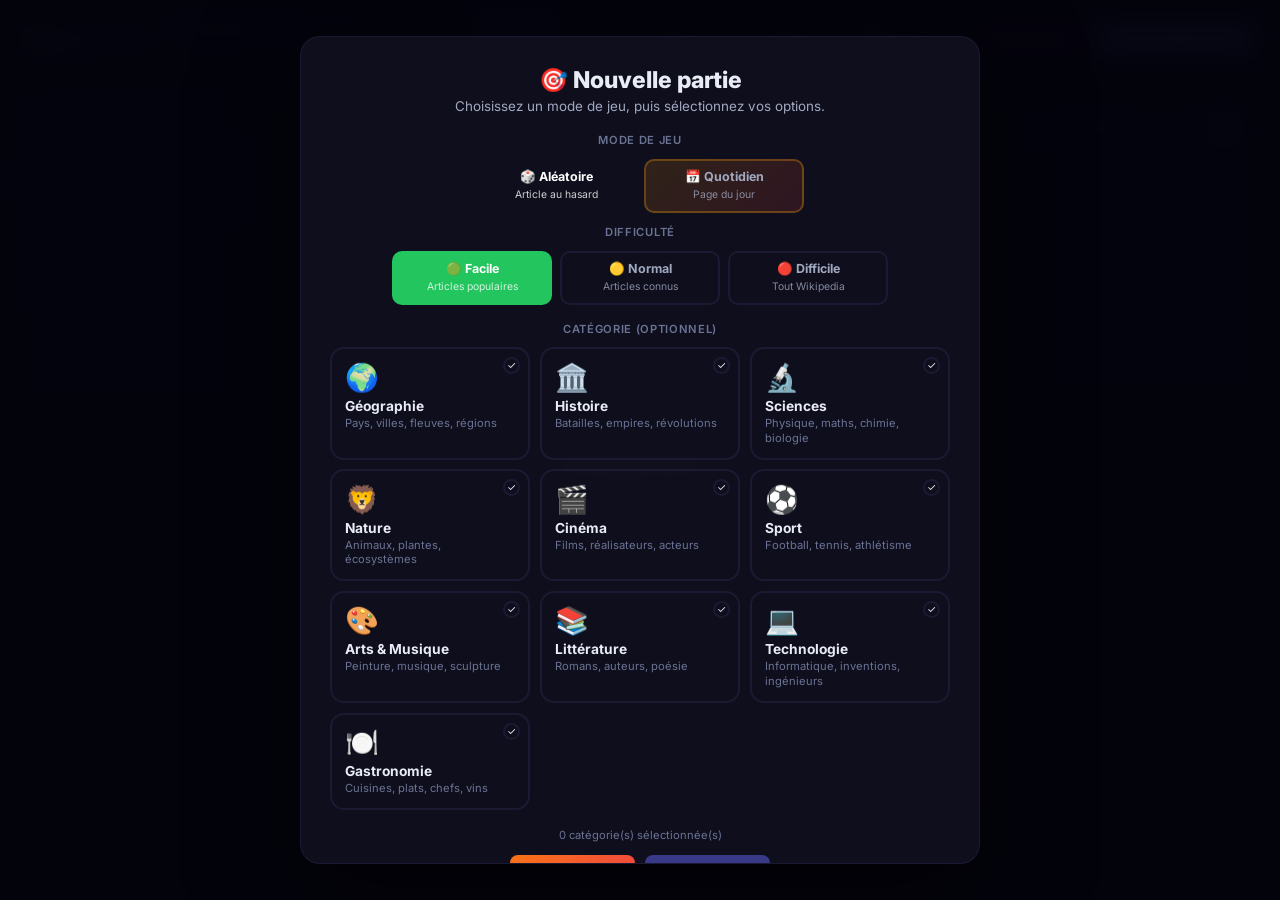
==== commit af38de95: "Update index.html" ====
--- a/index.html
+++ b/index.html
@@ -7,7 +7,8 @@
   <title>Pedantix — Devinez la page Wikipedia</title>
   <meta name="description" content="Devinez la page Wikipedia en proposant des mots. Mode solo et collaboratif." />
   <link rel="preconnect" href="https://fonts.googleapis.com" />
-  <link href="https://fonts.googleapis.com/css2?family=Inter:wght@300;400;500;600;700;800&family=JetBrains+Mono:wght@400;700;800&display=swap"
+  <link
+    href="https://fonts.googleapis.com/css2?family=Inter:wght@300;400;500;600;700;800&family=JetBrains+Mono:wght@400;700;800&display=swap"
     rel="stylesheet" />
   <style>
     [data-theme=dark] {
@@ -310,7 +311,7 @@
       border-left: 3px solid var(--accent);
       padding: .35rem 0 .35rem .8rem;
       border-bottom: none;
-      background: rgba(99,102,241,.04)
+      background: rgba(99, 102, 241, .04)
     }
 
     .section-title.h3 {
@@ -334,26 +335,30 @@
     .word-block.hidden {
       cursor: pointer;
       margin-bottom: 1.4em;
-      border: 1px solid rgba(255,255,255,.08);
+      border: 1px solid rgba(255, 255, 255, .08);
       display: inline-flex;
       align-items: center;
       justify-content: center;
       font-size: .65rem;
       font-weight: 600;
-      color: rgba(255,255,255,.35);
+      color: rgba(255, 255, 255, .35);
       letter-spacing: .02em;
       font-variant-numeric: tabular-nums
     }
+
     [data-theme=light] .word-block.hidden {
-      border-color: rgba(0,0,0,.1);
-      color: rgba(0,0,0,.3)
+      border-color: rgba(0, 0, 0, .1);
+      color: rgba(0, 0, 0, .3)
     }
 
     .word-block.hidden:hover {
       filter: brightness(1.25);
-      border-color: rgba(255,255,255,.2)
-    }
-    [data-theme=light] .word-block.hidden:hover { border-color: rgba(0,0,0,.2) }
+      border-color: rgba(255, 255, 255, .2)
+    }
+
+    [data-theme=light] .word-block.hidden:hover {
+      border-color: rgba(0, 0, 0, .2)
+    }
 
     .word-block.hidden::after {
       content: attr(data-best-guess);
@@ -381,7 +386,10 @@
       cursor: default;
       padding: 0 1px
     }
-    .word-block.stopword::after { display: none }
+
+    .word-block.stopword::after {
+      display: none
+    }
 
     .word-block.revealed {
       color: #fff !important;
@@ -416,29 +424,70 @@
     }
 
     @keyframes wordReveal {
-      from { transform: scale(.88); opacity: .4 }
-      to { transform: scale(1); opacity: 1 }
+      from {
+        transform: scale(.88);
+        opacity: .4
+      }
+
+      to {
+        transform: scale(1);
+        opacity: 1
+      }
     }
 
     @keyframes flashNew {
-      0% { box-shadow: 0 0 0 0 rgba(34, 197, 94, .9), 0 0 18px rgba(34, 197, 94, .6); filter: brightness(1.8) }
-      55% { box-shadow: 0 0 0 12px rgba(34, 197, 94, 0); filter: brightness(1.1) }
-      100% { box-shadow: none; filter: brightness(1) }
+      0% {
+        box-shadow: 0 0 0 0 rgba(34, 197, 94, .9), 0 0 18px rgba(34, 197, 94, .6);
+        filter: brightness(1.8)
+      }
+
+      55% {
+        box-shadow: 0 0 0 12px rgba(34, 197, 94, 0);
+        filter: brightness(1.1)
+      }
+
+      100% {
+        box-shadow: none;
+        filter: brightness(1)
+      }
     }
 
     @keyframes winCascade {
-      0% { opacity: 0; transform: scale(.75) translateY(5px); background-color: #16a34a }
-      100% { opacity: 1; transform: scale(1) translateY(0); background-color: #16a34a }
+      0% {
+        opacity: 0;
+        transform: scale(.75) translateY(5px);
+        background-color: #16a34a
+      }
+
+      100% {
+        opacity: 1;
+        transform: scale(1) translateY(0);
+        background-color: #16a34a
+      }
     }
 
     @keyframes fadeIn {
-      from { opacity: 0; transform: translateY(4px) }
-      to { opacity: 1; transform: translateY(0) }
+      from {
+        opacity: 0;
+        transform: translateY(4px)
+      }
+
+      to {
+        opacity: 1;
+        transform: translateY(0)
+      }
     }
 
     @keyframes codeAppear {
-      from { opacity: 0; transform: scale(.7) }
-      to { opacity: 1; transform: scale(1) }
+      from {
+        opacity: 0;
+        transform: scale(.7)
+      }
+
+      to {
+        opacity: 1;
+        transform: scale(1)
+      }
     }
 
     .punct-token {
@@ -509,26 +558,57 @@
       margin-bottom: .6rem;
       flex-wrap: wrap
     }
-    .players-bar.hidden-bar { display: none }
+
+    .players-bar.hidden-bar {
+      display: none
+    }
+
     .player-avatar {
-      width: 26px; height: 26px; border-radius: 50%;
-      display: flex; align-items: center; justify-content: center;
-      font-size: .65rem; font-weight: 700; color: #fff;
-      border: 2px solid rgba(255,255,255,.15);
-      transition: transform .2s; cursor: default;
-      position: relative; flex-shrink: 0;
-    }
-    .player-avatar:hover { transform: scale(1.15) }
+      width: 26px;
+      height: 26px;
+      border-radius: 50%;
+      display: flex;
+      align-items: center;
+      justify-content: center;
+      font-size: .65rem;
+      font-weight: 700;
+      color: #fff;
+      border: 2px solid rgba(255, 255, 255, .15);
+      transition: transform .2s;
+      cursor: default;
+      position: relative;
+      flex-shrink: 0;
+    }
+
+    .player-avatar:hover {
+      transform: scale(1.15)
+    }
+
     .player-avatar .pa-tooltip {
-      position: absolute; bottom: calc(100% + 4px); left: 50%;
-      transform: translateX(-50%); background: rgba(0,0,0,.85);
-      color: #fff; font-size: .65rem; padding: .2rem .5rem;
-      border-radius: 6px; white-space: nowrap; pointer-events: none;
-      opacity: 0; transition: opacity .15s;
-    }
-    .player-avatar:hover .pa-tooltip { opacity: 1 }
+      position: absolute;
+      bottom: calc(100% + 4px);
+      left: 50%;
+      transform: translateX(-50%);
+      background: rgba(0, 0, 0, .85);
+      color: #fff;
+      font-size: .65rem;
+      padding: .2rem .5rem;
+      border-radius: 6px;
+      white-space: nowrap;
+      pointer-events: none;
+      opacity: 0;
+      transition: opacity .15s;
+    }
+
+    .player-avatar:hover .pa-tooltip {
+      opacity: 1
+    }
+
     .players-count {
-      font-size: .68rem; color: var(--text-3); font-weight: 600; margin-left: .3rem;
+      font-size: .68rem;
+      color: var(--text-3);
+      font-weight: 600;
+      margin-left: .3rem;
     }
 
     .guess-list {
@@ -572,8 +652,15 @@
     }
 
     @keyframes guessSlideIn {
-      from { transform: translateX(-6px); opacity: 0 }
-      to { transform: translateX(0); opacity: 1 }
+      from {
+        transform: translateX(-6px);
+        opacity: 0
+      }
+
+      to {
+        transform: translateX(0);
+        opacity: 1
+      }
     }
 
     .guess-num {
@@ -586,11 +673,17 @@
     }
 
     .guess-player-badge {
-      font-size: .58rem; font-weight: 700; color: #fff;
-      padding: .08rem .32rem; border-radius: 6px;
-      flex-shrink: 0; max-width: 56px;
-      overflow: hidden; text-overflow: ellipsis;
-      white-space: nowrap; line-height: 1.3;
+      font-size: .58rem;
+      font-weight: 700;
+      color: #fff;
+      padding: .08rem .32rem;
+      border-radius: 6px;
+      flex-shrink: 0;
+      max-width: 56px;
+      overflow: hidden;
+      text-overflow: ellipsis;
+      white-space: nowrap;
+      line-height: 1.3;
     }
 
     .guess-word {
@@ -651,23 +744,40 @@
     /* ── Timer ── */
     .timer-display {
       font-family: 'JetBrains Mono', monospace;
-      font-size: .78rem; font-weight: 700;
-      color: var(--accent); letter-spacing: .04em;
+      font-size: .78rem;
+      font-weight: 700;
+      color: var(--accent);
+      letter-spacing: .04em;
     }
 
     /* ── Session bar in header ── */
     .session-indicator {
-      display: flex; align-items: center; gap: .5rem;
-    }
-    .session-indicator.hidden-bar { display: none }
+      display: flex;
+      align-items: center;
+      gap: .5rem;
+    }
+
+    .session-indicator.hidden-bar {
+      display: none
+    }
+
     .session-code-display {
       font-family: 'JetBrains Mono', monospace;
-      font-size: .82rem; font-weight: 700; letter-spacing: .2em;
-      background: rgba(99,102,241,.12); border: 1px solid var(--border-accent);
-      padding: .2rem .6rem; border-radius: var(--radius-sm); cursor: pointer;
-      color: var(--accent); transition: background .2s;
-    }
-    .session-code-display:hover { background: rgba(99,102,241,.22) }
+      font-size: .82rem;
+      font-weight: 700;
+      letter-spacing: .2em;
+      background: rgba(99, 102, 241, .12);
+      border: 1px solid var(--border-accent);
+      padding: .2rem .6rem;
+      border-radius: var(--radius-sm);
+      cursor: pointer;
+      color: var(--accent);
+      transition: background .2s;
+    }
+
+    .session-code-display:hover {
+      background: rgba(99, 102, 241, .22)
+    }
 
     /* ── Overlays (shared) ── */
     .overlay {
@@ -697,7 +807,7 @@
     }
 
     [data-theme=light] .overlay-card {
-      background: rgba(250,250,255,.97)
+      background: rgba(250, 250, 255, .97)
     }
 
     .overlay-title {
@@ -723,7 +833,9 @@
     }
 
     @keyframes spin {
-      to { transform: rotate(360deg) }
+      to {
+        transform: rotate(360deg)
+      }
     }
 
     .loading-step {
@@ -769,38 +881,73 @@
 
     /* ── Win pseudo section ── */
     .win-pseudo-section {
-      margin-top: 1rem; padding-top: .8rem;
+      margin-top: 1rem;
+      padding-top: .8rem;
       border-top: 1px solid var(--border);
       animation: fadeIn .4s ease;
     }
+
     .win-pseudo-section h3 {
-      font-size: .82rem; font-weight: 700; color: var(--text-2);
+      font-size: .82rem;
+      font-weight: 700;
+      color: var(--text-2);
       margin-bottom: .5rem;
     }
+
     .win-pseudo-row {
-      display: flex; gap: .5rem; justify-content: center; align-items: center;
+      display: flex;
+      gap: .5rem;
+      justify-content: center;
+      align-items: center;
       flex-wrap: wrap;
     }
+
     .win-pseudo-input {
-      background: var(--bg-input); border: 1px solid var(--border-accent);
-      border-radius: var(--radius-sm); color: var(--text-1);
-      padding: .45rem .8rem; font-size: .9rem; font-family: inherit;
-      outline: none; width: 180px; text-align: center; transition: border-color .2s;
-    }
+      background: var(--bg-input);
+      border: 1px solid var(--border-accent);
+      border-radius: var(--radius-sm);
+      color: var(--text-1);
+      padding: .45rem .8rem;
+      font-size: .9rem;
+      font-family: inherit;
+      outline: none;
+      width: 180px;
+      text-align: center;
+      transition: border-color .2s;
+    }
+
     .win-pseudo-input:focus {
       border-color: var(--accent);
-      box-shadow: 0 0 0 3px rgba(99,102,241,.15);
-    }
-    .win-pseudo-input::placeholder { color: var(--text-3) }
+      box-shadow: 0 0 0 3px rgba(99, 102, 241, .15);
+    }
+
+    .win-pseudo-input::placeholder {
+      color: var(--text-3)
+    }
+
     .btn-publish {
       background: linear-gradient(135deg, #f59e0b, #f97316);
-      color: #fff; border: none; font-weight: 700;
-    }
-    .btn-publish:hover { opacity: .88; transform: translateY(-1px) }
-    .btn-publish:disabled { opacity: .4; cursor: not-allowed; transform: none }
+      color: #fff;
+      border: none;
+      font-weight: 700;
+    }
+
+    .btn-publish:hover {
+      opacity: .88;
+      transform: translateY(-1px)
+    }
+
+    .btn-publish:disabled {
+      opacity: .4;
+      cursor: not-allowed;
+      transform: none
+    }
+
     .score-published {
-      color: var(--success); font-size: .82rem;
-      font-weight: 600; margin-top: .4rem;
+      color: var(--success);
+      font-size: .82rem;
+      font-weight: 600;
+      margin-top: .4rem;
       animation: fadeIn .3s ease;
     }
 
@@ -833,11 +980,40 @@
       width: 96%;
       max-height: 92vh;
       overflow-y: auto;
-      box-shadow: 0 32px 100px rgba(0, 0, 0, .6)
-    }
-
-    .cat-card::-webkit-scrollbar { width: 4px }
-    .cat-card::-webkit-scrollbar-thumb { background: var(--border); border-radius: 2px }
+      box-shadow: 0 32px 100px rgba(0, 0, 0, .6);
+      position: relative;
+    }
+
+    .cat-close {
+      position: absolute;
+      top: .8rem;
+      right: 1rem;
+      background: none;
+      border: none;
+      color: var(--text-3);
+      font-size: 1.2rem;
+      cursor: pointer;
+      padding: .3rem;
+      display: none;
+      /* hidden on first load */
+    }
+
+    .cat-close:hover {
+      color: var(--text-1)
+    }
+
+    .cat-close.visible {
+      display: block
+    }
+
+    .cat-card::-webkit-scrollbar {
+      width: 4px
+    }
+
+    .cat-card::-webkit-scrollbar-thumb {
+      background: var(--border);
+      border-radius: 2px
+    }
 
     .cat-header {
       text-align: center;
@@ -885,18 +1061,33 @@
     }
 
     .cat-item .cat-bar {
-      position: absolute; left: 0; top: 0; bottom: 0;
-      width: 3px; border-radius: 14px 0 0 14px;
-      opacity: 0; transition: opacity .2s
-    }
-
-    .cat-item.selected .cat-bar { opacity: 1 }
+      position: absolute;
+      left: 0;
+      top: 0;
+      bottom: 0;
+      width: 3px;
+      border-radius: 14px 0 0 14px;
+      opacity: 0;
+      transition: opacity .2s
+    }
+
+    .cat-item.selected .cat-bar {
+      opacity: 1
+    }
 
     .cat-item .cat-check {
-      position: absolute; top: .5rem; right: .5rem;
-      width: 17px; height: 17px; border: 2px solid var(--border);
-      border-radius: 50%; display: flex; align-items: center;
-      justify-content: center; font-size: .65rem; transition: all .18s
+      position: absolute;
+      top: .5rem;
+      right: .5rem;
+      width: 17px;
+      height: 17px;
+      border: 2px solid var(--border);
+      border-radius: 50%;
+      display: flex;
+      align-items: center;
+      justify-content: center;
+      font-size: .65rem;
+      transition: all .18s
     }
 
     .cat-item.selected .cat-check {
@@ -905,336 +1096,872 @@
       color: #fff
     }
 
-    .cat-icon { font-size: 1.7rem; margin-bottom: .42rem; display: block; line-height: 1 }
-    .cat-name { font-size: .86rem; font-weight: 700; color: var(--text-1); margin-bottom: .14rem }
-    .cat-desc { font-size: .7rem; color: var(--text-3); line-height: 1.3 }
+    .cat-icon {
+      font-size: 1.7rem;
+      margin-bottom: .42rem;
+      display: block;
+      line-height: 1
+    }
+
+    .cat-name {
+      font-size: .86rem;
+      font-weight: 700;
+      color: var(--text-1);
+      margin-bottom: .14rem
+    }
+
+    .cat-desc {
+      font-size: .7rem;
+      color: var(--text-3);
+      line-height: 1.3
+    }
 
     .cat-hint {
-      text-align: center; font-size: .7rem; color: var(--text-3); margin-bottom: .8rem
+      text-align: center;
+      font-size: .7rem;
+      color: var(--text-3);
+      margin-bottom: .8rem
     }
 
     .cat-actions {
-      display: flex; gap: .65rem; justify-content: center; flex-wrap: wrap
-    }
-
-    .cat-actions .btn { min-width: 125px; padding: .52rem 1.1rem; font-size: .86rem }
+      display: flex;
+      gap: .65rem;
+      justify-content: center;
+      flex-wrap: wrap
+    }
+
+    .cat-actions .btn {
+      min-width: 125px;
+      padding: .52rem 1.1rem;
+      font-size: .86rem
+    }
 
     .btn-surprise {
       background: linear-gradient(135deg, #f97316, #ef4444) !important;
-      color: #fff !important; border: none !important
-    }
-    .btn-surprise:hover { opacity: .88; transform: translateY(-1px) !important }
+      color: #fff !important;
+      border: none !important
+    }
+
+    .btn-surprise:hover {
+      opacity: .88;
+      transform: translateY(-1px) !important
+    }
 
     /* ─ Difficulty selector */
-    .diff-row { display: flex; gap: .5rem; justify-content: center; margin-bottom: 1.1rem }
+    .diff-row {
+      display: flex;
+      gap: .5rem;
+      justify-content: center;
+      margin-bottom: 1.1rem
+    }
 
     .diff-btn {
-      flex: 1; max-width: 160px; padding: .55rem .6rem;
-      border-radius: 10px; border: 2px solid var(--border);
-      background: transparent; color: var(--text-2);
-      font-family: inherit; font-size: .78rem; font-weight: 700;
-      cursor: pointer; transition: all .18s; text-align: center; line-height: 1.3
-    }
-    .diff-btn:hover { border-color: var(--border-accent); color: var(--text-1); transform: translateY(-1px) }
-    .diff-btn.active { color: #fff; border-color: transparent }
-    .diff-btn.easy.active { background: #22c55e }
-    .diff-btn.normal.active { background: #f59e0b }
-    .diff-btn.hard.active { background: #ef4444 }
+      flex: 1;
+      max-width: 160px;
+      padding: .55rem .6rem;
+      border-radius: 10px;
+      border: 2px solid var(--border);
+      background: transparent;
+      color: var(--text-2);
+      font-family: inherit;
+      font-size: .78rem;
+      font-weight: 700;
+      cursor: pointer;
+      transition: all .18s;
+      text-align: center;
+      line-height: 1.3
+    }
+
+    .diff-btn:hover {
+      border-color: var(--border-accent);
+      color: var(--text-1);
+      transform: translateY(-1px)
+    }
+
+    .diff-btn.active {
+      color: #fff;
+      border-color: transparent
+    }
+
+    .diff-btn.easy.active {
+      background: #22c55e
+    }
+
+    .diff-btn.normal.active {
+      background: #f59e0b
+    }
+
+    .diff-btn.hard.active {
+      background: #ef4444
+    }
 
     .diff-sep {
-      text-align: center; font-size: .7rem; font-weight: 600;
-      color: var(--text-3); letter-spacing: .06em;
-      text-transform: uppercase; margin-bottom: .7rem
+      text-align: center;
+      font-size: .7rem;
+      font-weight: 600;
+      color: var(--text-3);
+      letter-spacing: .06em;
+      text-transform: uppercase;
+      margin-bottom: .7rem
     }
 
     /* ── Multiplayer overlay ── */
     .colab-overlay {
-      position: fixed; inset: 0; z-index: 520;
-      display: flex; align-items: center; justify-content: center;
-      background: rgba(4,4,14,.9); backdrop-filter: blur(10px);
-    }
-    [data-theme=light] .colab-overlay { background: rgba(220,220,238,.9) }
-    .colab-overlay.hidden { display: none }
+      position: fixed;
+      inset: 0;
+      z-index: 520;
+      display: flex;
+      align-items: center;
+      justify-content: center;
+      background: rgba(4, 4, 14, .9);
+      backdrop-filter: blur(10px);
+    }
+
+    [data-theme=light] .colab-overlay {
+      background: rgba(220, 220, 238, .9)
+    }
+
+    .colab-overlay.hidden {
+      display: none
+    }
+
     .colab-card {
-      background: var(--bg-card); border: 1px solid var(--border);
-      border-radius: 20px; padding: 2rem; max-width: 540px; width: 96%;
-      max-height: 92vh; overflow-y: auto;
-      box-shadow: 0 32px 100px rgba(0,0,0,.6);
-    }
-    .colab-card::-webkit-scrollbar { width: 4px }
-    .colab-card::-webkit-scrollbar-thumb { background: var(--border); border-radius: 2px }
-    .colab-header { text-align: center; margin-bottom: 1.4rem }
-    .colab-header h2 { font-size: 1.35rem; font-weight: 800; margin-bottom: .3rem }
-    .colab-header p { color: var(--text-2); font-size: .82rem }
+      background: var(--bg-card);
+      border: 1px solid var(--border);
+      border-radius: 20px;
+      padding: 2rem;
+      max-width: 540px;
+      width: 96%;
+      max-height: 92vh;
+      overflow-y: auto;
+      box-shadow: 0 32px 100px rgba(0, 0, 0, .6);
+    }
+
+    .colab-card::-webkit-scrollbar {
+      width: 4px
+    }
+
+    .colab-card::-webkit-scrollbar-thumb {
+      background: var(--border);
+      border-radius: 2px
+    }
+
+    .colab-header {
+      text-align: center;
+      margin-bottom: 1.4rem
+    }
+
+    .colab-header h2 {
+      font-size: 1.35rem;
+      font-weight: 800;
+      margin-bottom: .3rem
+    }
+
+    .colab-header p {
+      color: var(--text-2);
+      font-size: .82rem
+    }
 
     .colab-pseudo-row {
-      display: flex; gap: .5rem; justify-content: center; margin-bottom: 1.2rem;
+      display: flex;
+      gap: .5rem;
+      justify-content: center;
+      margin-bottom: 1.2rem;
       align-items: center;
     }
+
     .colab-pseudo-row label {
-      font-size: .8rem; font-weight: 600; color: var(--text-2);
-    }
+      font-size: .8rem;
+      font-weight: 600;
+      color: var(--text-2);
+    }
+
     .colab-pseudo-input {
-      background: var(--bg-input); border: 1px solid var(--border-accent);
-      border-radius: var(--radius-sm); color: var(--text-1);
-      padding: .45rem .7rem; font-size: .9rem; font-family: inherit;
-      outline: none; width: 160px; transition: border-color .2s;
-    }
-    .colab-pseudo-input:focus { border-color: var(--accent); box-shadow: 0 0 0 3px rgba(99,102,241,.15) }
+      background: var(--bg-input);
+      border: 1px solid var(--border-accent);
+      border-radius: var(--radius-sm);
+      color: var(--text-1);
+      padding: .45rem .7rem;
+      font-size: .9rem;
+      font-family: inherit;
+      outline: none;
+      width: 160px;
+      transition: border-color .2s;
+    }
+
+    .colab-pseudo-input:focus {
+      border-color: var(--accent);
+      box-shadow: 0 0 0 3px rgba(99, 102, 241, .15)
+    }
 
     .colab-modes {
-      display: grid; grid-template-columns: 1fr 1fr; gap: .8rem; margin-bottom: 1rem;
-    }
+      display: grid;
+      grid-template-columns: 1fr 1fr;
+      gap: .8rem;
+      margin-bottom: 1rem;
+    }
+
     .colab-mode {
-      border: 2px solid var(--border); border-radius: 16px;
-      padding: 1.2rem 1rem; cursor: pointer; transition: all .2s;
+      border: 2px solid var(--border);
+      border-radius: 16px;
+      padding: 1.2rem 1rem;
+      cursor: pointer;
+      transition: all .2s;
       text-align: center;
     }
-    .colab-mode:hover { border-color: var(--accent); transform: translateY(-2px); background: rgba(99,102,241,.04) }
-    .colab-mode-icon { font-size: 2rem; margin-bottom: .5rem; display: block }
-    .colab-mode-title { font-size: .9rem; font-weight: 700; margin-bottom: .2rem }
-    .colab-mode-desc { font-size: .72rem; color: var(--text-3) }
+
+    .colab-mode:hover {
+      border-color: var(--accent);
+      transform: translateY(-2px);
+      background: rgba(99, 102, 241, .04)
+    }
+
+    .colab-mode-icon {
+      font-size: 2rem;
+      margin-bottom: .5rem;
+      display: block
+    }
+
+    .colab-mode-title {
+      font-size: .9rem;
+      font-weight: 700;
+      margin-bottom: .2rem
+    }
+
+    .colab-mode-desc {
+      font-size: .72rem;
+      color: var(--text-3)
+    }
 
     /* Create session view */
-    .colab-create, .colab-join { display: none; text-align: center; animation: fadeIn .3s ease }
-    .colab-create.active, .colab-join.active { display: block }
+    .colab-create,
+    .colab-join {
+      display: none;
+      text-align: center;
+      animation: fadeIn .3s ease
+    }
+
+    .colab-create.active,
+    .colab-join.active {
+      display: block
+    }
+
     .colab-back {
-      font-size: .78rem; color: var(--text-3); cursor: pointer;
-      margin-bottom: .8rem; display: inline-block;
-    }
-    .colab-back:hover { color: var(--text-1) }
+      font-size: .78rem;
+      color: var(--text-3);
+      cursor: pointer;
+      margin-bottom: .8rem;
+      display: inline-block;
+    }
+
+    .colab-back:hover {
+      color: var(--text-1)
+    }
 
     .code-display {
-      display: flex; gap: .4rem; justify-content: center; margin: 1rem 0;
-    }
+      display: flex;
+      gap: .4rem;
+      justify-content: center;
+      margin: 1rem 0;
+    }
+
     .code-char {
-      width: 42px; height: 50px; border-radius: 10px;
-      background: rgba(99,102,241,.1); border: 2px solid var(--border-accent);
-      display: flex; align-items: center; justify-content: center;
+      width: 42px;
+      height: 50px;
+      border-radius: 10px;
+      background: rgba(99, 102, 241, .1);
+      border: 2px solid var(--border-accent);
+      display: flex;
+      align-items: center;
+      justify-content: center;
       font-family: 'JetBrains Mono', monospace;
-      font-size: 1.3rem; font-weight: 800; color: var(--accent);
-    }
-    .code-char:nth-child(1) { animation: codeAppear .3s ease-out .0s backwards }
-    .code-char:nth-child(2) { animation: codeAppear .3s ease-out .05s backwards }
-    .code-char:nth-child(3) { animation: codeAppear .3s ease-out .1s backwards }
-    .code-char:nth-child(4) { animation: codeAppear .3s ease-out .15s backwards }
-    .code-char:nth-child(5) { animation: codeAppear .3s ease-out .2s backwards }
-    .code-char:nth-child(6) { animation: codeAppear .3s ease-out .25s backwards }
+      font-size: 1.3rem;
+      font-weight: 800;
+      color: var(--accent);
+    }
+
+    .code-char:nth-child(1) {
+      animation: codeAppear .3s ease-out .0s backwards
+    }
+
+    .code-char:nth-child(2) {
+      animation: codeAppear .3s ease-out .05s backwards
+    }
+
+    .code-char:nth-child(3) {
+      animation: codeAppear .3s ease-out .1s backwards
+    }
+
+    .code-char:nth-child(4) {
+      animation: codeAppear .3s ease-out .15s backwards
+    }
+
+    .code-char:nth-child(5) {
+      animation: codeAppear .3s ease-out .2s backwards
+    }
+
+    .code-char:nth-child(6) {
+      animation: codeAppear .3s ease-out .25s backwards
+    }
 
     .colab-waiting-players {
-      margin: .8rem 0; font-size: .8rem; color: var(--text-2);
-    }
+      margin: .8rem 0;
+      font-size: .8rem;
+      color: var(--text-2);
+    }
+
     .colab-player-list {
-      display: flex; gap: .3rem; justify-content: center; flex-wrap: wrap;
+      display: flex;
+      gap: .3rem;
+      justify-content: center;
+      flex-wrap: wrap;
       margin: .5rem 0;
     }
 
     /* Join session */
     .colab-code-input {
-      background: var(--bg-input); border: 1px solid var(--border-accent);
-      border-radius: var(--radius-sm); color: var(--text-1);
-      padding: .55rem 1rem; font-size: 1.1rem; font-family: 'JetBrains Mono', monospace;
-      font-weight: 700; letter-spacing: .25em; text-transform: uppercase;
-      outline: none; width: 200px; text-align: center; transition: border-color .2s;
-    }
-    .colab-code-input:focus { border-color: var(--accent); box-shadow: 0 0 0 3px rgba(99,102,241,.15) }
-    .colab-code-input::placeholder { letter-spacing: .1em; font-weight: 400; color: var(--text-3) }
+      background: var(--bg-input);
+      border: 1px solid var(--border-accent);
+      border-radius: var(--radius-sm);
+      color: var(--text-1);
+      padding: .55rem 1rem;
+      font-size: 1.1rem;
+      font-family: 'JetBrains Mono', monospace;
+      font-weight: 700;
+      letter-spacing: .25em;
+      text-transform: uppercase;
+      outline: none;
+      width: 200px;
+      text-align: center;
+      transition: border-color .2s;
+    }
+
+    .colab-code-input:focus {
+      border-color: var(--accent);
+      box-shadow: 0 0 0 3px rgba(99, 102, 241, .15)
+    }
+
+    .colab-code-input::placeholder {
+      letter-spacing: .1em;
+      font-weight: 400;
+      color: var(--text-3)
+    }
+
     .colab-join-error {
-      color: #ef4444; font-size: .78rem; font-weight: 600; margin-top: .4rem;
+      color: #ef4444;
+      font-size: .78rem;
+      font-weight: 600;
+      margin-top: .4rem;
       min-height: 1.2em;
     }
 
     .colab-close {
-      position: absolute; top: .8rem; right: 1rem;
-      background: none; border: none; color: var(--text-3);
-      font-size: 1.2rem; cursor: pointer; padding: .3rem;
-    }
-    .colab-close:hover { color: var(--text-1) }
+      position: absolute;
+      top: .8rem;
+      right: 1rem;
+      background: none;
+      border: none;
+      color: var(--text-3);
+      font-size: 1.2rem;
+      cursor: pointer;
+      padding: .3rem;
+    }
+
+    .colab-close:hover {
+      color: var(--text-1)
+    }
 
     /* ── Leaderboard overlay ── */
     .lb-overlay {
-      position: fixed; inset: 0; z-index: 530;
-      display: flex; align-items: center; justify-content: center;
-      background: rgba(4,4,14,.9); backdrop-filter: blur(10px);
-    }
-    [data-theme=light] .lb-overlay { background: rgba(220,220,238,.9) }
-    .lb-overlay.hidden { display: none }
+      position: fixed;
+      inset: 0;
+      z-index: 530;
+      display: flex;
+      align-items: center;
+      justify-content: center;
+      background: rgba(4, 4, 14, .9);
+      backdrop-filter: blur(10px);
+    }
+
+    [data-theme=light] .lb-overlay {
+      background: rgba(220, 220, 238, .9)
+    }
+
+    .lb-overlay.hidden {
+      display: none
+    }
+
     .lb-card {
-      background: var(--bg-card); border: 1px solid var(--border);
-      border-radius: 20px; padding: 1.8rem; max-width: 750px; width: 96%;
-      max-height: 92vh; overflow-y: auto;
-      box-shadow: 0 32px 100px rgba(0,0,0,.6);
+      background: var(--bg-card);
+      border: 1px solid var(--border);
+      border-radius: 20px;
+      padding: 1.8rem;
+      max-width: 750px;
+      width: 96%;
+      max-height: 92vh;
+      overflow-y: auto;
+      box-shadow: 0 32px 100px rgba(0, 0, 0, .6);
       position: relative;
     }
-    .lb-card::-webkit-scrollbar { width: 4px }
-    .lb-card::-webkit-scrollbar-thumb { background: var(--border); border-radius: 2px }
-
-    .lb-header { text-align: center; margin-bottom: 1rem }
-    .lb-header h2 { font-size: 1.35rem; font-weight: 800; margin-bottom: .3rem }
-    .lb-header p { color: var(--text-2); font-size: .82rem }
+
+    .lb-card::-webkit-scrollbar {
+      width: 4px
+    }
+
+    .lb-card::-webkit-scrollbar-thumb {
+      background: var(--border);
+      border-radius: 2px
+    }
+
+    .lb-header {
+      text-align: center;
+      margin-bottom: 1rem
+    }
+
+    .lb-header h2 {
+      font-size: 1.35rem;
+      font-weight: 800;
+      margin-bottom: .3rem
+    }
+
+    .lb-header p {
+      color: var(--text-2);
+      font-size: .82rem
+    }
 
     .lb-filters {
-      display: flex; gap: .4rem; justify-content: center; margin-bottom: .6rem; flex-wrap: wrap;
-    }
+      display: flex;
+      gap: .4rem;
+      justify-content: center;
+      margin-bottom: .6rem;
+      flex-wrap: wrap;
+    }
+
     .lb-tab {
-      padding: .38rem .8rem; border-radius: 8px;
-      border: 2px solid var(--border); background: transparent;
-      color: var(--text-2); font-family: inherit;
-      font-size: .76rem; font-weight: 700; cursor: pointer; transition: all .18s;
-    }
-    .lb-tab:hover { border-color: var(--border-accent); color: var(--text-1) }
-    .lb-tab.active { background: var(--accent); color: #fff; border-color: var(--accent) }
+      padding: .38rem .8rem;
+      border-radius: 8px;
+      border: 2px solid var(--border);
+      background: transparent;
+      color: var(--text-2);
+      font-family: inherit;
+      font-size: .76rem;
+      font-weight: 700;
+      cursor: pointer;
+      transition: all .18s;
+    }
+
+    .lb-tab:hover {
+      border-color: var(--border-accent);
+      color: var(--text-1)
+    }
+
+    .lb-tab.active {
+      background: var(--accent);
+      color: #fff;
+      border-color: var(--accent)
+    }
 
     .lb-diff-row {
-      display: flex; gap: .3rem; justify-content: center; margin-bottom: 1rem;
-    }
+      display: flex;
+      gap: .3rem;
+      justify-content: center;
+      margin-bottom: 1rem;
+    }
+
     .lb-diff-btn {
-      padding: .3rem .7rem; border-radius: 8px; border: 2px solid var(--border);
-      background: transparent; color: var(--text-2); font-family: inherit;
-      font-size: .72rem; font-weight: 700; cursor: pointer; transition: all .18s;
-    }
-    .lb-diff-btn:hover { border-color: var(--border-accent); color: var(--text-1) }
-    .lb-diff-btn.active { color: #fff; border-color: transparent }
-    .lb-diff-btn.active[data-diff=easy] { background: #22c55e }
-    .lb-diff-btn.active[data-diff=normal] { background: #f59e0b }
-    .lb-diff-btn.active[data-diff=hard] { background: #ef4444 }
-
-    .lb-table-wrap { overflow-x: auto }
+      padding: .3rem .7rem;
+      border-radius: 8px;
+      border: 2px solid var(--border);
+      background: transparent;
+      color: var(--text-2);
+      font-family: inherit;
+      font-size: .72rem;
+      font-weight: 700;
+      cursor: pointer;
+      transition: all .18s;
+    }
+
+    .lb-diff-btn:hover {
+      border-color: var(--border-accent);
+      color: var(--text-1)
+    }
+
+    .lb-diff-btn.active {
+      color: #fff;
+      border-color: transparent
+    }
+
+    .lb-diff-btn.active[data-diff=easy] {
+      background: #22c55e
+    }
+
+    .lb-diff-btn.active[data-diff=normal] {
+      background: #f59e0b
+    }
+
+    .lb-diff-btn.active[data-diff=hard] {
+      background: #ef4444
+    }
+
+    .lb-table-wrap {
+      overflow-x: auto
+    }
+
     .lb-table {
-      width: 100%; border-collapse: collapse; font-size: .8rem;
-    }
+      width: 100%;
+      border-collapse: collapse;
+      font-size: .8rem;
+    }
+
     .lb-table th {
-      text-align: left; padding: .5rem .5rem;
-      font-size: .68rem; font-weight: 700; text-transform: uppercase;
-      letter-spacing: .06em; color: var(--text-3);
+      text-align: left;
+      padding: .5rem .5rem;
+      font-size: .68rem;
+      font-weight: 700;
+      text-transform: uppercase;
+      letter-spacing: .06em;
+      color: var(--text-3);
       border-bottom: 2px solid var(--border);
     }
+
     .lb-table td {
       padding: .42rem .5rem;
-      border-bottom: 1px solid rgba(255,255,255,.04);
-    }
-    .lb-table tr:nth-child(even) { background: rgba(255,255,255,.02) }
-    [data-theme=light] .lb-table tr:nth-child(even) { background: rgba(0,0,0,.02) }
-    .lb-table tr:hover { background: var(--bg-hover) }
+      border-bottom: 1px solid rgba(255, 255, 255, .04);
+    }
+
+    .lb-table tr:nth-child(even) {
+      background: rgba(255, 255, 255, .02)
+    }
+
+    [data-theme=light] .lb-table tr:nth-child(even) {
+      background: rgba(0, 0, 0, .02)
+    }
+
+    .lb-table tr:hover {
+      background: var(--bg-hover)
+    }
+
     .lb-table tr.lb-highlight {
-      background: rgba(99,102,241,.08) !important;
-      outline: 2px solid rgba(99,102,241,.3);
+      background: rgba(99, 102, 241, .08) !important;
+      outline: 2px solid rgba(99, 102, 241, .3);
       border-radius: 4px;
     }
-    .lb-rank { font-weight: 800; text-align: center; min-width: 2rem }
-    .lb-rank.gold { color: #fbbf24 }
-    .lb-rank.silver { color: #94a3b8 }
-    .lb-rank.bronze { color: #d97706 }
-    .lb-pseudo { font-weight: 700; color: var(--text-1); max-width: 120px; overflow: hidden; text-overflow: ellipsis; white-space: nowrap }
+
+    .lb-rank {
+      font-weight: 800;
+      text-align: center;
+      min-width: 2rem
+    }
+
+    .lb-rank.gold {
+      color: #fbbf24
+    }
+
+    .lb-rank.silver {
+      color: #94a3b8
+    }
+
+    .lb-rank.bronze {
+      color: #d97706
+    }
+
+    .lb-pseudo {
+      font-weight: 700;
+      color: var(--text-1);
+      max-width: 120px;
+      overflow: hidden;
+      text-overflow: ellipsis;
+      white-space: nowrap
+    }
+
     .lb-mode-badge {
-      font-size: .62rem; font-weight: 700; padding: .08rem .35rem; border-radius: 8px;
-    }
-    .lb-mode-badge.solo { background: rgba(99,102,241,.15); color: var(--accent) }
-    .lb-mode-badge.coop { background: rgba(34,197,94,.15); color: var(--success) }
+      font-size: .62rem;
+      font-weight: 700;
+      padding: .08rem .35rem;
+      border-radius: 8px;
+    }
+
+    .lb-mode-badge.solo {
+      background: rgba(99, 102, 241, .15);
+      color: var(--accent)
+    }
+
+    .lb-mode-badge.coop {
+      background: rgba(34, 197, 94, .15);
+      color: var(--success)
+    }
+
     .lb-empty {
-      text-align: center; color: var(--text-3); font-size: .85rem;
-      padding: 2rem 0; font-style: italic;
-    }
+      text-align: center;
+      color: var(--text-3);
+      font-size: .85rem;
+      padding: 2rem 0;
+      font-style: italic;
+    }
+
     .lb-close {
-      position: absolute; top: .8rem; right: 1rem;
-      background: none; border: none; color: var(--text-3);
-      font-size: 1.2rem; cursor: pointer; padding: .3rem;
-    }
-    .lb-close:hover { color: var(--text-1) }
+      position: absolute;
+      top: .8rem;
+      right: 1rem;
+      background: none;
+      border: none;
+      color: var(--text-3);
+      font-size: 1.2rem;
+      cursor: pointer;
+      padding: .3rem;
+    }
+
+    .lb-close:hover {
+      color: var(--text-1)
+    }
 
     /* ── Daily mode ── */
     .btn-daily {
       background: linear-gradient(135deg, #f59e0b, #ef4444) !important;
-      color: #fff !important; border: none !important;
-      font-weight: 700 !important; position: relative;
+      color: #fff !important;
+      border: none !important;
+      font-weight: 700 !important;
+      position: relative;
       overflow: hidden;
     }
+
     .btn-daily::before {
-      content: ''; position: absolute; inset: 0;
-      background: linear-gradient(90deg, transparent, rgba(255,255,255,.15), transparent);
+      content: '';
+      position: absolute;
+      inset: 0;
+      background: linear-gradient(90deg, transparent, rgba(255, 255, 255, .15), transparent);
       animation: dailyShine 3s ease-in-out infinite;
     }
+
     @keyframes dailyShine {
-      0%, 100% { transform: translateX(-100%) } 50% { transform: translateX(100%) }
-    }
-    .btn-daily:hover { opacity: .88; transform: translateY(-1px) !important }
+
+      0%,
+      100% {
+        transform: translateX(-100%)
+      }
+
+      50% {
+        transform: translateX(100%)
+      }
+    }
+
+    .btn-daily:hover {
+      opacity: .88;
+      transform: translateY(-1px) !important
+    }
 
     .daily-badge {
-      display: inline-flex; align-items: center; gap: .4rem;
-      background: linear-gradient(135deg, rgba(245,158,11,.15), rgba(239,68,68,.15));
-      border: 1px solid rgba(245,158,11,.3); border-radius: 20px;
-      padding: .15rem .6rem; font-size: .68rem; font-weight: 700;
-      color: #f59e0b; letter-spacing: .04em;
-    }
+      display: inline-flex;
+      align-items: center;
+      gap: .4rem;
+      background: linear-gradient(135deg, rgba(245, 158, 11, .15), rgba(239, 68, 68, .15));
+      border: 1px solid rgba(245, 158, 11, .3);
+      border-radius: 20px;
+      padding: .15rem .6rem;
+      font-size: .68rem;
+      font-weight: 700;
+      color: #f59e0b;
+      letter-spacing: .04em;
+    }
+
     .daily-badge .daily-dot {
-      width: 6px; height: 6px; border-radius: 50%;
-      background: #f59e0b; animation: dailyPulse 2s ease-in-out infinite;
-    }
-    @keyframes dailyPulse { 0%,100% { opacity: 1 } 50% { opacity: .3 } }
+      width: 6px;
+      height: 6px;
+      border-radius: 50%;
+      background: #f59e0b;
+      animation: dailyPulse 2s ease-in-out infinite;
+    }
+
+    @keyframes dailyPulse {
+
+      0%,
+      100% {
+        opacity: 1
+      }
+
+      50% {
+        opacity: .3
+      }
+    }
 
     .daily-overlay {
-      position: fixed; inset: 0; z-index: 540;
-      display: flex; align-items: center; justify-content: center;
-      background: rgba(4,4,14,.92); backdrop-filter: blur(10px);
-    }
-    [data-theme=light] .daily-overlay { background: rgba(220,220,238,.92) }
-    .daily-overlay.hidden { display: none }
+      position: fixed;
+      inset: 0;
+      z-index: 540;
+      display: flex;
+      align-items: center;
+      justify-content: center;
+      background: rgba(4, 4, 14, .92);
+      backdrop-filter: blur(10px);
+    }
+
+    [data-theme=light] .daily-overlay {
+      background: rgba(220, 220, 238, .92)
+    }
+
+    .daily-overlay.hidden {
+      display: none
+    }
+
     .daily-card {
-      background: var(--bg-card); border: 1px solid var(--border);
-      border-radius: 20px; padding: 2rem; max-width: 700px; width: 96%;
-      max-height: 92vh; overflow-y: auto; position: relative;
-      box-shadow: 0 32px 100px rgba(0,0,0,.6);
-    }
-    .daily-card::-webkit-scrollbar { width: 4px }
-    .daily-card::-webkit-scrollbar-thumb { background: var(--border); border-radius: 2px }
+      background: var(--bg-card);
+      border: 1px solid var(--border);
+      border-radius: 20px;
+      padding: 2rem;
+      max-width: 700px;
+      width: 96%;
+      max-height: 92vh;
+      overflow-y: auto;
+      position: relative;
+      box-shadow: 0 32px 100px rgba(0, 0, 0, .6);
+    }
+
+    .daily-card::-webkit-scrollbar {
+      width: 4px
+    }
+
+    .daily-card::-webkit-scrollbar-thumb {
+      background: var(--border);
+      border-radius: 2px
+    }
+
     .daily-close {
-      position: absolute; top: .8rem; right: 1rem;
-      background: none; border: none; color: var(--text-3);
-      font-size: 1.2rem; cursor: pointer; padding: .3rem;
-    }
-    .daily-close:hover { color: var(--text-1) }
-
-    .daily-header { text-align: center; margin-bottom: 1.2rem }
-    .daily-header h2 { font-size: 1.4rem; font-weight: 800; margin-bottom: .3rem }
-    .daily-header p { color: var(--text-2); font-size: .82rem }
+      position: absolute;
+      top: .8rem;
+      right: 1rem;
+      background: none;
+      border: none;
+      color: var(--text-3);
+      font-size: 1.2rem;
+      cursor: pointer;
+      padding: .3rem;
+    }
+
+    .daily-close:hover {
+      color: var(--text-1)
+    }
+
+    .daily-header {
+      text-align: center;
+      margin-bottom: 1.2rem
+    }
+
+    .daily-header h2 {
+      font-size: 1.4rem;
+      font-weight: 800;
+      margin-bottom: .3rem
+    }
+
+    .daily-header p {
+      color: var(--text-2);
+      font-size: .82rem
+    }
+
     .daily-date {
-      font-family: 'JetBrains Mono', monospace; font-size: 1.1rem;
-      font-weight: 800; color: var(--accent); margin: .5rem 0;
-    }
+      font-family: 'JetBrains Mono', monospace;
+      font-size: 1.1rem;
+      font-weight: 800;
+      color: var(--accent);
+      margin: .5rem 0;
+    }
+
     .daily-countdown {
-      font-size: .78rem; color: var(--text-3); margin-bottom: 1rem;
-    }
+      font-size: .78rem;
+      color: var(--text-3);
+      margin-bottom: 1rem;
+    }
+
     .daily-tabs {
-      display: flex; gap: .4rem; justify-content: center; margin-bottom: 1rem;
-    }
+      display: flex;
+      gap: .4rem;
+      justify-content: center;
+      margin-bottom: 1rem;
+    }
+
     .daily-tab {
-      padding: .42rem .9rem; border-radius: 8px; border: 2px solid var(--border);
-      background: transparent; color: var(--text-2); font-family: inherit;
-      font-size: .8rem; font-weight: 700; cursor: pointer; transition: all .18s;
-    }
-    .daily-tab:hover { border-color: var(--border-accent); color: var(--text-1) }
-    .daily-tab.active { background: linear-gradient(135deg, #f59e0b, #ef4444); color: #fff; border-color: transparent }
+      padding: .42rem .9rem;
+      border-radius: 8px;
+      border: 2px solid var(--border);
+      background: transparent;
+      color: var(--text-2);
+      font-family: inherit;
+      font-size: .8rem;
+      font-weight: 700;
+      cursor: pointer;
+      transition: all .18s;
+    }
+
+    .daily-tab:hover {
+      border-color: var(--border-accent);
+      color: var(--text-1)
+    }
+
+    .daily-tab.active {
+      background: linear-gradient(135deg, #f59e0b, #ef4444);
+      color: #fff;
+      border-color: transparent
+    }
+
     .daily-status {
-      text-align: center; padding: 1rem 0;
-    }
+      text-align: center;
+      padding: 1rem 0;
+    }
+
     .daily-status-done {
-      background: rgba(34,197,94,.1); border: 1px solid rgba(34,197,94,.3);
-      border-radius: 12px; padding: .8rem; margin-bottom: 1rem;
-      text-align: center; animation: fadeIn .3s ease;
-    }
-    .daily-status-done p { font-size: .85rem; color: var(--success); font-weight: 600 }
+      background: rgba(34, 197, 94, .1);
+      border: 1px solid rgba(34, 197, 94, .3);
+      border-radius: 12px;
+      padding: .8rem;
+      margin-bottom: 1rem;
+      text-align: center;
+      animation: fadeIn .3s ease;
+    }
+
+    .daily-status-done p {
+      font-size: .85rem;
+      color: var(--success);
+      font-weight: 600
+    }
+
     .daily-play-row {
-      display: flex; gap: .6rem; justify-content: center; flex-wrap: wrap; margin-top: .8rem;
+      display: flex;
+      gap: .6rem;
+      justify-content: center;
+      flex-wrap: wrap;
+      margin-top: .8rem;
     }
 
     @media(max-width:768px) {
-      .main { grid-template-columns: 1fr }
-      .sidebar { position: static; max-height: 280px }
-      .cat-grid { grid-template-columns: repeat(auto-fill, minmax(140px, 1fr)) }
-      .colab-modes { grid-template-columns: 1fr }
-      .header { padding: .5rem .8rem; gap: .5rem }
-      .header-actions { gap: .3rem }
-      .header-actions .btn { font-size: .75rem; padding: .4rem .6rem }
+      .main {
+        grid-template-columns: 1fr
+      }
+
+      .sidebar {
+        position: static;
+        max-height: 280px
+      }
+
+      .cat-grid {
+        grid-template-columns: repeat(auto-fill, minmax(140px, 1fr))
+      }
+
+      .colab-modes {
+        grid-template-columns: 1fr
+      }
+
+      .header {
+        padding: .5rem .8rem;
+        gap: .5rem
+      }
+
+      .header-actions {
+        gap: .3rem
+      }
+
+      .header-actions .btn {
+        font-size: .75rem;
+        padding: .4rem .6rem
+      }
     }
   </style>
 </head>
@@ -1244,7 +1971,7 @@
   <header class="header">
     <div style="display:flex;align-items:center;gap:.6rem;flex-shrink:0">
       <span class="logo">Ped<span>antix</span></span>
-      <span class="logo-badge">V5</span>
+      <span class="logo-badge">V5.1</span>
       <div id="session-indicator" class="session-indicator hidden-bar">
         <span id="session-code-header" class="session-code-display" title="Cliquer pour copier"></span>
       </div>
@@ -1266,7 +1993,6 @@
     </div>
     <div class="header-actions">
       <button id="theme-btn" class="btn btn-icon" title="Thème clair/sombre">&#x1F319;</button>
-      <button id="daily-btn" class="btn btn-daily" style="font-size:.8rem">📅 Quotidien</button>
       <button id="lb-btn" class="btn btn-ghost" style="font-size:.8rem">&#x1F3C6; Scores</button>
       <button id="colab-btn" class="btn btn-ghost" style="font-size:.8rem">&#x1F465; Multi</button>
       <button id="cat-btn" class="btn btn-ghost" style="font-size:.8rem">&#x1F4CB; Catégorie</button>
@@ -1312,7 +2038,8 @@
       <div id="win-pseudo-section" class="win-pseudo-section">
         <h3>📤 Publier au leaderboard</h3>
         <div class="win-pseudo-row">
-          <input id="win-pseudo-input" class="win-pseudo-input" type="text" placeholder="Votre pseudo..." maxlength="20" autocomplete="off" />
+          <input id="win-pseudo-input" class="win-pseudo-input" type="text" placeholder="Votre pseudo..." maxlength="20"
+            autocomplete="off" />
           <button id="win-publish-btn" class="btn btn-publish" disabled>Publier</button>
         </div>
         <div id="win-publish-status"></div>
@@ -1328,25 +2055,48 @@
   <!-- Category overlay -->
   <div class="cat-overlay hidden" id="cat-overlay">
     <div class="cat-card">
+      <button class="cat-close" id="cat-close-btn">✕</button>
       <div class="cat-header">
-        <h2>&#x1F3AF; Choisissez une catégorie</h2>
-        <p>Sélectionnez une ou plusieurs catégories — l'article sera tiré au sort parmi elles.</p>
+        <h2>&#x1F3AF; Nouvelle partie</h2>
+        <p>Choisissez un mode de jeu, puis sélectionnez vos options.</p>
       </div>
-      <div class="diff-sep">Difficulté</div>
-      <div class="diff-row">
-        <button class="diff-btn easy active" data-diff="easy">🟢 Facile<br><small
-            style="font-weight:400;opacity:.8">Articles populaires</small></button>
-        <button class="diff-btn normal" data-diff="normal">🟡 Normal<br><small
-            style="font-weight:400;opacity:.8">Articles connus</small></button>
-        <button class="diff-btn hard" data-diff="hard">🔴 Difficile<br><small style="font-weight:400;opacity:.8">Tout
-            Wikipedia</small></button>
+      <div class="diff-sep">Mode de jeu</div>
+      <div class="diff-row" style="margin-bottom:.8rem">
+        <button class="diff-btn active" id="mode-random-btn" data-mode="random">🎲 Aléatoire<br><small
+            style="font-weight:400;opacity:.8">Article au hasard</small></button>
+        <button class="diff-btn" id="mode-daily-btn" data-mode="daily"
+          style="background:linear-gradient(135deg,rgba(245,158,11,.15),rgba(239,68,68,.15));border-color:rgba(245,158,11,.3)">📅
+          Quotidien<br><small style="font-weight:400;opacity:.8">Page du jour</small></button>
       </div>
-      <div class="diff-sep">Catégorie (optionnel)</div>
-      <div class="cat-grid" id="cat-grid"></div>
-      <p class="cat-hint"><span id="cat-sel-count">0</span> catégorie(s) sélectionnée(s)</p>
-      <div class="cat-actions">
-        <button class="btn btn-surprise" id="surprise-btn">&#x1F3B2; Surprise !</button>
-        <button class="btn btn-primary" id="play-btn" disabled>&#x25B6; Jouer</button>
+      <div id="cat-random-options">
+        <div class="diff-sep">Difficulté</div>
+        <div class="diff-row">
+          <button class="diff-btn easy active" data-diff="easy">🟢 Facile<br><small
+              style="font-weight:400;opacity:.8">Articles populaires</small></button>
+          <button class="diff-btn normal" data-diff="normal">🟡 Normal<br><small
+              style="font-weight:400;opacity:.8">Articles connus</small></button>
+          <button class="diff-btn hard" data-diff="hard">🔴 Difficile<br><small style="font-weight:400;opacity:.8">Tout
+              Wikipedia</small></button>
+        </div>
+        <div class="diff-sep">Catégorie (optionnel)</div>
+        <div class="cat-grid" id="cat-grid"></div>
+        <p class="cat-hint"><span id="cat-sel-count">0</span> catégorie(s) sélectionnée(s)</p>
+        <div class="cat-actions">
+          <button class="btn btn-surprise" id="surprise-btn">&#x1F3B2; Surprise !</button>
+          <button class="btn btn-primary" id="play-btn" disabled>&#x25B6; Jouer</button>
+        </div>
+      </div>
+      <div id="cat-daily-options" style="display:none;text-align:center;padding:1rem 0">
+        <p style="color:var(--text-2);font-size:.88rem;margin-bottom:.8rem">📅 Jouez la même page que tout le monde,
+          renouvelée chaque jour à minuit (heure de Paris).</p>
+        <div id="cat-daily-date" class="daily-date" style="margin-bottom:.3rem"></div>
+        <div id="cat-daily-countdown" class="daily-countdown" style="margin-bottom:.8rem"></div>
+        <div id="cat-daily-status"></div>
+        <div style="display:flex;gap:.5rem;justify-content:center;flex-wrap:wrap;margin-top:.6rem">
+          <button class="btn btn-primary" id="play-daily-today-btn"
+            style="background:linear-gradient(135deg,#f59e0b,#ef4444);border:none">▶️ Jouer aujourd'hui</button>
+          <button class="btn btn-ghost" id="play-daily-yesterday-btn">⏪ Jouer hier</button>
+        </div>
       </div>
     </div>
   </div>
@@ -1361,7 +2111,8 @@
       </div>
       <div class="colab-pseudo-row">
         <label>Pseudo :</label>
-        <input id="colab-pseudo" class="colab-pseudo-input" type="text" placeholder="Votre pseudo..." maxlength="12" autocomplete="off" />
+        <input id="colab-pseudo" class="colab-pseudo-input" type="text" placeholder="Votre pseudo..." maxlength="12"
+          autocomplete="off" />
       </div>
       <!-- Mode selection -->
       <div id="colab-mode-select" class="colab-modes">
@@ -1381,7 +2132,8 @@
         <span class="colab-back" id="colab-back-create">← Retour</span>
         <h3 style="font-size:.95rem;font-weight:700;margin-bottom:.5rem">Votre code de session</h3>
         <div id="colab-code-display" class="code-display"></div>
-        <button id="colab-copy-btn" class="btn btn-ghost" style="font-size:.78rem;margin-bottom:.8rem">📋 Copier le code</button>
+        <button id="colab-copy-btn" class="btn btn-ghost" style="font-size:.78rem;margin-bottom:.8rem">📋 Copier le
+          code</button>
         <div class="colab-waiting-players">
           <p>En attente de joueurs...</p>
           <div id="colab-create-players" class="colab-player-list"></div>
@@ -1393,7 +2145,8 @@
         <span class="colab-back" id="colab-back-join">← Retour</span>
         <h3 style="font-size:.95rem;font-weight:700;margin-bottom:.8rem">Entrez le code de session</h3>
         <div style="display:flex;gap:.5rem;justify-content:center;align-items:center;flex-wrap:wrap">
-          <input id="colab-code-input" class="colab-code-input" type="text" placeholder="ABC123" maxlength="6" autocomplete="off" />
+          <input id="colab-code-input" class="colab-code-input" type="text" placeholder="ABC123" maxlength="6"
+            autocomplete="off" />
           <button id="colab-join-btn" class="btn btn-primary">Rejoindre</button>
         </div>
         <div id="colab-join-error" class="colab-join-error"></div>
@@ -1445,7 +2198,8 @@
       </div>
       <div id="daily-status" class="daily-status"></div>
       <div style="margin-top:.5rem">
-        <h3 style="font-size:.82rem;font-weight:700;color:var(--text-2);text-align:center;margin-bottom:.5rem">🏆 Top du jour</h3>
+        <h3 style="font-size:.82rem;font-weight:700;color:var(--text-2);text-align:center;margin-bottom:.5rem">🏆 Top du
+          jour</h3>
         <div class="lb-filters" style="margin-bottom:.6rem">
           <button class="lb-tab daily-sort-tab active" data-sort="time">⚡ Temps</button>
           <button class="lb-tab daily-sort-tab" data-sort="guesses">🎯 Essais</button>
@@ -1501,7 +2255,7 @@
       { id: 'gastro', name: 'Gastronomie', icon: '🍽️', desc: 'Cuisines, plats, chefs, vins', color: '#ef4444', cmtitles: ['Catégorie:Cuisine française', 'Catégorie:Gastronomie française'] },
     ];
 
-    const PLAYER_COLORS = ['#6366f1','#22c55e','#f59e0b','#ec4899','#06b6d4','#f97316','#a855f7','#ef4444'];
+    const PLAYER_COLORS = ['#6366f1', '#22c55e', '#f59e0b', '#ec4899', '#06b6d4', '#f97316', '#a855f7', '#ef4444'];
 
     // ══════════════════════════════════════════════════════════════
     // ── Collab state
@@ -1537,11 +2291,60 @@
         g.appendChild(el);
       });
     }
-    function openCatOverlay() { document.getElementById('cat-overlay').classList.remove('hidden'); }
+    let catGameMode = 'random'; // 'random' or 'daily'
+    let hasPlayedOnce = false;
+
+    function openCatOverlay() {
+      document.getElementById('cat-overlay').classList.remove('hidden');
+      // Show close button only if a game is already running
+      const closeBtn = document.getElementById('cat-close-btn');
+      if (hasPlayedOnce && game) closeBtn.classList.add('visible');
+      else closeBtn.classList.remove('visible');
+      // Reset to random mode view
+      setCatMode(catGameMode);
+    }
     function closeCatOverlay() { document.getElementById('cat-overlay').classList.add('hidden'); }
+
+    function setCatMode(mode) {
+      catGameMode = mode;
+      document.getElementById('mode-random-btn').classList.toggle('active', mode === 'random');
+      document.getElementById('mode-daily-btn').classList.toggle('active', mode === 'daily');
+      const randomOpts = document.getElementById('cat-random-options');
+      const dailyOpts = document.getElementById('cat-daily-options');
+      randomOpts.style.display = mode === 'random' ? '' : 'none';
+      dailyOpts.style.display = mode === 'daily' ? '' : 'none';
+      if (mode === 'daily') {
+        try { updateCatDailyInfo(); } catch (e) { console.warn('updateCatDailyInfo error:', e); }
+      }
+    }
+
+    function updateCatDailyInfo() {
+      const today = getParisDate(0);
+      document.getElementById('cat-daily-date').textContent = `📅 ${formatDateFr(today)}`;
+      const updateCD = () => {
+        const el = document.getElementById('cat-daily-countdown');
+        if (el) el.textContent = `Prochain article dans ${getCountdownToMidnightParis()}`;
+      };
+      updateCD();
+      // Check if already done today
+      const statusEl = document.getElementById('cat-daily-status');
+      const done = isDailyDone(today);
+      const result = getDailyResult(today);
+      if (done && result) {
+        statusEl.innerHTML = `<div class="daily-status-done"><p>✅ Déjà complété aujourd'hui !</p><p style="font-size:.78rem;color:var(--text-2);margin-top:.3rem">${result.pseudo || 'Anonyme'} — ⏱ ${formatTime(result.time)} — ${result.guesses} essais — Score: <strong style="color:var(--accent)">${result.score}</strong></p></div>`;
+      } else {
+        statusEl.innerHTML = '';
+      }
+    }
+
     buildCatGrid();
-    document.getElementById('surprise-btn').addEventListener('click', () => { closeCatOverlay(); startGame(null); });
-    document.getElementById('play-btn').addEventListener('click', () => { closeCatOverlay(); startGame([...selectedCats]); });
+    document.getElementById('cat-close-btn').addEventListener('click', closeCatOverlay);
+    document.getElementById('mode-random-btn').addEventListener('click', () => setCatMode('random'));
+    document.getElementById('mode-daily-btn').addEventListener('click', () => setCatMode('daily'));
+    document.getElementById('surprise-btn').addEventListener('click', () => { closeCatOverlay(); hasPlayedOnce = true; startGame(null); });
+    document.getElementById('play-btn').addEventListener('click', () => { closeCatOverlay(); hasPlayedOnce = true; startGame([...selectedCats]); });
+    document.getElementById('play-daily-today-btn').addEventListener('click', () => { closeCatOverlay(); hasPlayedOnce = true; startDailyGame(getParisDate(0)); });
+    document.getElementById('play-daily-yesterday-btn').addEventListener('click', () => { closeCatOverlay(); hasPlayedOnce = true; startDailyGame(getParisDate(-1)); });
     document.getElementById('cat-btn').addEventListener('click', openCatOverlay);
 
     // ══════════════════════════════════════════════════════════════
@@ -1697,11 +2500,11 @@
         const d = await r.json();
         const mv = (d?.query?.mostviewed || []).filter(p => p.ns === 0 && !p.title.includes(':'));
         if (mv.length > 10) return mv;
-      } catch (e) {}
+      } catch (e) { }
       // Fallback: Wikimedia REST pageviews API (data delayed 1-2 days, try several)
       for (let daysAgo = 2; daysAgo <= 5; daysAgo++) {
         const past = new Date(); past.setDate(past.getDate() - daysAgo);
-        const yy = past.getFullYear(), mm = String(past.getMonth()+1).padStart(2,'0'), dd = String(past.getDate()).padStart(2,'0');
+        const yy = past.getFullYear(), mm = String(past.getMonth() + 1).padStart(2, '0'), dd = String(past.getDate()).padStart(2, '0');
         try {
           const r2 = await fetch(`https://wikimedia.org/api/rest_v1/metrics/pageviews/top/fr.wikipedia/all-access/${yy}/${mm}/${dd}`);
           if (!r2.ok) continue;
@@ -1709,7 +2512,7 @@
           const bad = ['Spécial:Recherche', 'Wikipédia:Accueil_principal', 'Cookie_(informatique)'];
           const articles = (d2?.items?.[0]?.articles || []).filter(a => !a.article.includes(':') && !bad.includes(a.article));
           if (articles.length > 10) return articles.slice(0, limit).map(a => ({ title: a.article.replace(/_/g, ' '), views: a.views }));
-        } catch (e) {}
+        } catch (e) { }
       }
       // Last fallback: use random articles
       const results = [];
@@ -1753,7 +2556,7 @@
     }
 
     // ── Stop words
-    const STOP_WORDS = new Set(['le','la','les','de','des','du','un','une','et','en','au','aux','a','à','par','pour','dans','sur','avec','que','qui','est','sont','ont','pas','plus','mais','ou','où','ne','se','ce','cette','ces','son','sa','ses','leur','leurs','il','elle','ils','elles','nous','vous','on','je','tu','me','te','lui','y','si','ni','dont','car','donc','comme','fut','fait','tous','tout','toute','toutes','entre','aussi','bien','peut','être','avoir','été','deux','trois','quatre','cinq','six','sept','huit','neuf','dix','ans','après','avant','lors','depuis','jusqu','chez','vers','sous','sans','autre','autres','même','peu','très','alors','encore','déjà','ainsi','puis','ici','là']);
+    const STOP_WORDS = new Set(['le', 'la', 'les', 'de', 'des', 'du', 'un', 'une', 'et', 'en', 'au', 'aux', 'a', 'à', 'par', 'pour', 'dans', 'sur', 'avec', 'que', 'qui', 'est', 'sont', 'ont', 'pas', 'plus', 'mais', 'ou', 'où', 'ne', 'se', 'ce', 'cette', 'ces', 'son', 'sa', 'ses', 'leur', 'leurs', 'il', 'elle', 'ils', 'elles', 'nous', 'vous', 'on', 'je', 'tu', 'me', 'te', 'lui', 'y', 'si', 'ni', 'dont', 'car', 'donc', 'comme', 'fut', 'fait', 'tous', 'tout', 'toute', 'toutes', 'entre', 'aussi', 'bien', 'peut', 'être', 'avoir', 'été', 'deux', 'trois', 'quatre', 'cinq', 'six', 'sept', 'huit', 'neuf', 'dix', 'ans', 'après', 'avant', 'lors', 'depuis', 'jusqu', 'chez', 'vers', 'sous', 'sans', 'autre', 'autres', 'même', 'peu', 'très', 'alors', 'encore', 'déjà', 'ainsi', 'puis', 'ici', 'là']);
 
     // ── Tokenizer
     let tid = 0;
@@ -1998,7 +2801,7 @@
     // ══════════════════════════════════════════════════════════════
 
     function cleanupColab() {
-      colabUnsubscribers.forEach(fn => { try { fn() } catch(e){} });
+      colabUnsubscribers.forEach(fn => { try { fn() } catch (e) { } });
       colabUnsubscribers = [];
       colabPlayers = {};
     }
@@ -2058,10 +2861,18 @@
       colabUnsubscribers.push(unsub1);
 
       // Listen for game start
-      const unsub2 = fb.onValue(fb.ref(fb.db, `sessions/${code}/status`), snap => {
+      const unsub2 = fb.onValue(fb.ref(fb.db, `sessions/${code}/status`), async snap => {
         const status = snap.val();
+        console.log('[Colab] Status changed:', status);
         if (status === 'playing') {
-          loadColabGame(code);
+          try {
+            console.log('[Colab] Loading game from Firebase...');
+            await loadColabGame(code);
+            console.log('[Colab] Game loaded successfully!');
+          } catch (e) {
+            console.error('[Colab] loadColabGame FAILED:', e);
+            showToast('❌ Erreur chargement: ' + e.message, '#ef4444', 5000);
+          }
         } else if (status === 'won') {
           if (game && !game.won) {
             game.won = true;
@@ -2095,17 +2906,25 @@
         paras: s.paras.map(p => serializeToks(p))
       })));
 
-      await fb.update(fb.ref(fb.db, `sessions/${code}`), {
-        status: 'playing',
-        startedAt: Date.now(),
-        'config/difficulty': difficulty,
-        'config/categories': categories || [],
-        'article/titleToksJSON': titleToksJSON,
-        'article/secsJSON': secsJSON,
-        'article/totalWords': game.totalWords,
-        'article/url': article.url,
-        'article/title': article.title,
-      });
+      console.log('[Colab] Writing article to Firebase...', { titleLen: titleToksJSON.length, secsLen: secsJSON.length });
+      try {
+        await fb.update(fb.ref(fb.db, `sessions/${code}`), {
+          status: 'playing',
+          startedAt: Date.now(),
+          'config/difficulty': difficulty,
+          'config/categories': categories || [],
+          'article/titleToksJSON': titleToksJSON,
+          'article/secsJSON': secsJSON,
+          'article/totalWords': game.totalWords,
+          'article/url': article.url,
+          'article/title': article.title,
+        });
+        console.log('[Colab] Article written successfully!');
+      } catch (e) {
+        console.error('[Colab] Firebase write FAILED:', e);
+        showToast('❌ Erreur Firebase: ' + e.message, '#ef4444', 5000);
+        throw e;
+      }
     }
 
     async function loadColabGame(code) {
@@ -2180,8 +2999,14 @@
       document.getElementById('guess-btn').disabled = false;
       document.getElementById('guess-input').focus();
 
+      // Setup sync listeners
+      setupColabGameListeners(code);
+    }
+
+    function setupColabGameListeners(code) {
       // Listen for new revealed words
-      const unsub1 = fb.onChildAdded(fb.ref(fb.db, `sessions/${code}/revealed`), snap => {
+      const fb2 = _fb; // already initialized
+      const unsub1 = fb2.onChildAdded(fb2.ref(fb2.db, `sessions/${code}/revealed`), snap => {
         const norm = snap.key;
         const newIds = revealByNorm(norm);
         if (newIds.size > 0) {
@@ -2198,9 +3023,11 @@
 
       // Listen for new guesses (for sidebar)
       let initialGuessCount = game.guesses.length;
-      const unsub2 = fb.onChildAdded(fb.ref(fb.db, `sessions/${code}/guesses`), snap => {
+      const unsub2 = fb2.onChildAdded(fb2.ref(fb2.db, `sessions/${code}/guesses`), snap => {
         if (initialGuessCount > 0) { initialGuessCount--; return; } // skip existing
         const g = snap.val();
+        // Avoid duplicating our own guess
+        if (g.playerName === colabPlayerName && g.timestamp > Date.now() - 2000) return;
         game.guesses.push(g);
         renderGuessItem(g, game.guesses.length - 1, true);
         updateStats();
@@ -2218,7 +3045,7 @@
       colabUnsubscribers.push(unsub2);
 
       // Listen for player changes
-      const unsub3 = fb.onChildRemoved(fb.ref(fb.db, `sessions/${code}/players`), snap => {
+      const unsub3 = fb2.onChildRemoved(fb2.ref(fb2.db, `sessions/${code}/players`), snap => {
         const p = snap.val();
         showToast(`👋 ${p?.name || 'Un joueur'} a quitté`, '#f59e0b', 2000);
         delete colabPlayers[snap.key];
@@ -2342,7 +3169,7 @@
       entries.forEach((e, i) => {
         const rank = i + 1;
         const rankClass = rank === 1 ? 'gold' : rank === 2 ? 'silver' : rank === 3 ? 'bronze' : '';
-        const rankIcon = rank <= 3 ? ['🥇','🥈','🥉'][rank-1] : rank;
+        const rankIcon = rank <= 3 ? ['🥇', '🥈', '🥉'][rank - 1] : rank;
         const modeClass = e.mode === 'coop' ? 'coop' : 'solo';
         const modeLabel = e.mode === 'coop' ? `👥 ${e.playerCount || '?'}` : '🎮';
         const diffEmoji = { easy: '🟢', normal: '🟡', hard: '🔴' }[e.difficulty] || '';
@@ -2560,6 +3387,8 @@
           document.getElementById('session-code-header').textContent = colabSessionCode;
           startTimer();
           gameStartedAt = Date.now();
+          // Setup sync listeners so host receives guest guesses
+          setupColabGameListeners(colabSessionCode);
         } else {
           // Solo mode
           initGame(article.title, article.extract, article.url);
@@ -2673,8 +3502,8 @@
 
     function formatDateFr(dateKey) {
       const [y, m, d] = dateKey.split('-');
-      const days = ['dimanche','lundi','mardi','mercredi','jeudi','vendredi','samedi'];
-      const months = ['janvier','f\u00e9vrier','mars','avril','mai','juin','juillet','ao\u00fbt','septembre','octobre','novembre','d\u00e9cembre'];
+      const days = ['dimanche', 'lundi', 'mardi', 'mercredi', 'jeudi', 'vendredi', 'samedi'];
+      const months = ['janvier', 'f\u00e9vrier', 'mars', 'avril', 'mai', 'juin', 'juillet', 'ao\u00fbt', 'septembre', 'octobre', 'novembre', 'd\u00e9cembre'];
       const dt = new Date(+y, +m - 1, +d);
       return `${days[dt.getDay()]} ${+d} ${months[dt.getMonth()]} ${y}`;
     }
@@ -2686,7 +3515,7 @@
       const h = paris.getHours(), m = paris.getMinutes(), s = paris.getSeconds();
       const totalSecs = (24 * 3600) - (h * 3600 + m * 60 + s);
       const hh = Math.floor(totalSecs / 3600), mm = Math.floor((totalSecs % 3600) / 60), ss = totalSecs % 60;
-      return `${String(hh).padStart(2,'0')}:${String(mm).padStart(2,'0')}:${String(ss).padStart(2,'0')}`;
+      return `${String(hh).padStart(2, '0')}:${String(mm).padStart(2, '0')}:${String(ss).padStart(2, '0')}`;
     }
 
     // Deterministic seed from date string
@@ -2719,7 +3548,7 @@
         try {
           const art = await fetchArticleByTitle(pool[idx].title);
           if (art) {
-            if (fb) { try { await fb.set(fb.ref(fb.db, `daily/${dateKey}/article`), { title: art.title, extract: art.extract, url: art.url, createdAt: Date.now() }); } catch(e) {} }
+            if (fb) { try { await fb.set(fb.ref(fb.db, `daily/${dateKey}/article`), { title: art.title, extract: art.extract, url: art.url, createdAt: Date.now() }); } catch (e) { } }
             return { title: art.title, extract: art.extract, url: art.url };
           }
         } catch (e) { continue; }
@@ -2843,13 +3672,7 @@
       }
     }
 
-    // Daily overlay UI
-    document.getElementById('daily-btn').addEventListener('click', () => {
-      document.getElementById('daily-overlay').classList.remove('hidden');
-      dailySelectedDay = 'today';
-      document.querySelectorAll('.daily-tab').forEach(b => b.classList.toggle('active', b.dataset.day === 'today'));
-      renderDailyOverlay();
-    });
+    // Daily overlay UI (leaderboard view)
     document.getElementById('daily-close-btn').addEventListener('click', () => {
       document.getElementById('daily-overlay').classList.add('hidden');
       clearInterval(dailyCountdownInterval);
@@ -2876,22 +3699,26 @@
     document.getElementById('guess-input').addEventListener('keydown', e => { if (e.key === 'Enter') submitGuess() });
     document.getElementById('new-game-btn').addEventListener('click', () => {
       dailyActiveDate = null;
-      if (colabMode !== 'solo') {
-        cleanupColab(); colabMode = 'solo'; colabSessionCode = null;
-        document.getElementById('session-indicator').classList.add('hidden-bar');
-        document.getElementById('players-bar').classList.add('hidden-bar');
-      }
-      openCatOverlay();
+      if (colabMode === 'host') {
+        // Keep session alive, just clean game listeners and relaunch
+        openCatOverlay();
+      } else if (colabMode === 'guest') {
+        showToast('Le host doit lancer la prochaine partie', '#f59e0b');
+      } else {
+        openCatOverlay();
+      }
     });
     document.getElementById('win-new-game-btn').addEventListener('click', () => {
       document.getElementById('win-overlay').classList.add('hidden');
       dailyActiveDate = null;
-      if (colabMode !== 'solo') {
-        cleanupColab(); colabMode = 'solo'; colabSessionCode = null;
-        document.getElementById('session-indicator').classList.add('hidden-bar');
-        document.getElementById('players-bar').classList.add('hidden-bar');
-      }
-      openCatOverlay();
+      if (colabMode === 'host') {
+        // Keep session alive for next round
+        openCatOverlay();
+      } else if (colabMode === 'guest') {
+        showToast('En attente du host pour la prochaine partie...', '#f59e0b');
+      } else {
+        openCatOverlay();
+      }
     });
     document.getElementById('reveal-btn').addEventListener('click', () => {
       if (!game || !confirm('Abandonner et r\u00e9v\u00e9ler tous les mots ?')) return;
@@ -2914,4 +3741,4 @@
   </script>
 </body>
 
-</html>
+</html>
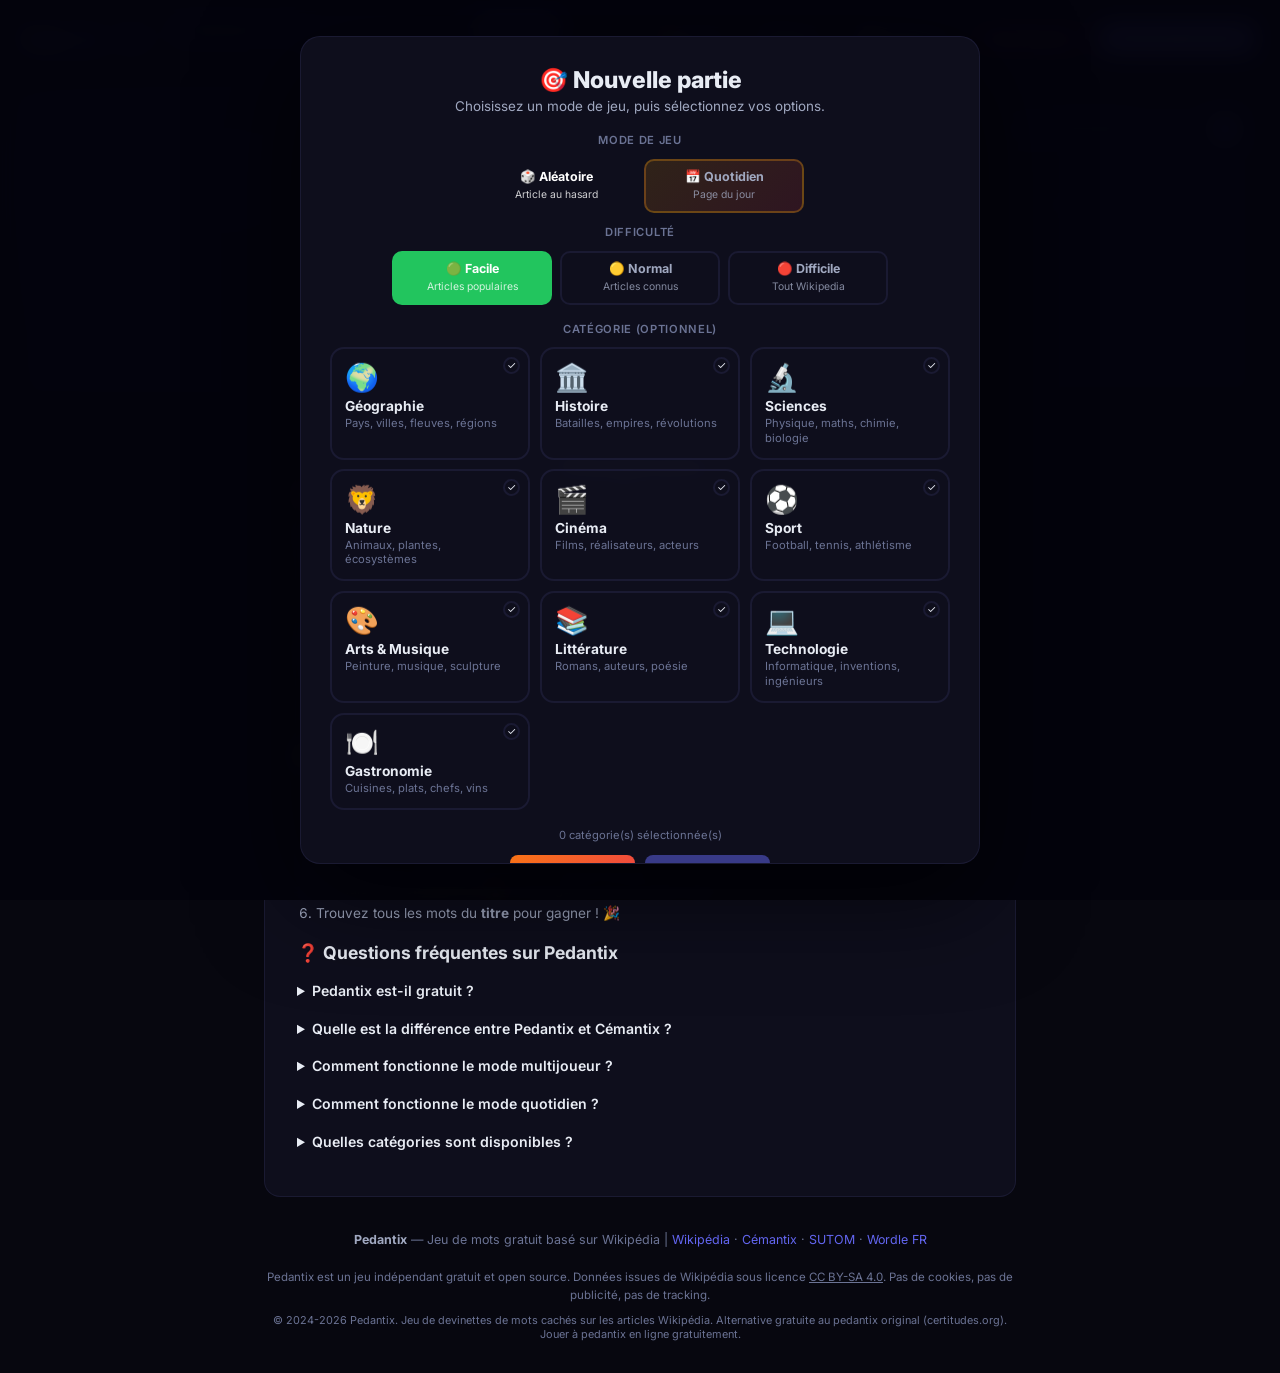
==== commit a3a0c1e4: "Update index.html" ====
--- a/index.html
+++ b/index.html
@@ -1,12 +1,174 @@
 <!DOCTYPE html>
-<html lang="fr" data-theme="dark">
+<html lang="fr" data-theme="dark" prefix="og: https://ogp.me/ns#">
 
 <head>
   <meta charset="UTF-8" />
   <meta name="viewport" content="width=device-width, initial-scale=1.0" />
-  <title>Pedantix — Devinez la page Wikipedia</title>
-  <meta name="description" content="Devinez la page Wikipedia en proposant des mots. Mode solo et collaboratif." />
+
+  <!-- ══════ SEO: Title & Meta ══════ -->
+  <title>Pedantix — Jeu Gratuit : Devinez la Page Wikipédia en Devinant les Mots Cachés</title>
+  <meta name="description" content="Jouez à Pedantix gratuitement ! Devinez la page Wikipédia en proposant des mots cachés. Mode solo, multijoueur en temps réel, quotidien, 10 catégories, 3 niveaux de difficulté. Alternative améliorée au Pedantix original avec leaderboard et mode collaboratif." />
+  <meta name="keywords" content="pedantix, pédantix, jeu wikipedia, mots cachés, deviner page wikipedia, jeu de mots, jeu gratuit en ligne, jeu quotidien, cémantix, cemantix, wordle français, jeu culture générale, quiz wikipedia, devinette, jeu collaboratif, jeu multijoueur" />
+  <meta name="author" content="Pedantix Game" />
+  <meta name="robots" content="index, follow, max-snippet:-1, max-image-preview:large, max-video-preview:-1" />
+  <meta name="googlebot" content="index, follow" />
+  <meta name="google" content="notranslate" />
+  <meta name="theme-color" content="#6366f1" />
+  <meta name="color-scheme" content="dark light" />
+  <meta name="application-name" content="Pedantix" />
+  <meta name="mobile-web-app-capable" content="yes" />
+  <meta name="apple-mobile-web-app-capable" content="yes" />
+  <meta name="apple-mobile-web-app-status-bar-style" content="black-translucent" />
+  <meta name="apple-mobile-web-app-title" content="Pedantix" />
+
+  <!-- ══════ SEO: Canonical & Hreflang ══════ -->
+  <link rel="canonical" href="https://pedantix.app/" />
+  <link rel="alternate" hreflang="fr" href="https://pedantix.app/" />
+  <link rel="alternate" hreflang="x-default" href="https://pedantix.app/" />
+
+  <!-- ══════ SEO: PWA Manifest & Icons ══════ -->
+  <link rel="manifest" href="/manifest.json" />
+  <link rel="icon" type="image/svg+xml" href="data:image/svg+xml,<svg xmlns='http://www.w3.org/2000/svg' viewBox='0 0 100 100'><text y='.9em' font-size='90'>🎯</text></svg>" />
+  <link rel="icon" type="image/png" sizes="32x32" href="/icon-32.png" />
+  <link rel="apple-touch-icon" sizes="180x180" href="/icon-192.png" />
+
+  <!-- ══════ SEO: Open Graph (Facebook, LinkedIn, Discord) ══════ -->
+  <meta property="og:type" content="website" />
+  <meta property="og:site_name" content="Pedantix — Jeu de Mots Wikipédia" />
+  <meta property="og:title" content="Pedantix — Devinez la Page Wikipédia en Devinant les Mots Cachés !" />
+  <meta property="og:description" content="Jeu gratuit : retrouvez les mots cachés d'un article Wikipédia ! Mode solo, multijoueur temps réel, quotidien. 10 catégories, 3 difficultés, leaderboard. Jouez maintenant !" />
+  <meta property="og:url" content="https://pedantix.app/" />
+  <meta property="og:image" content="https://pedantix.app/og-image.png" />
+  <meta property="og:image:width" content="1200" />
+  <meta property="og:image:height" content="630" />
+  <meta property="og:image:alt" content="Pedantix — Jeu de devinettes de mots sur Wikipédia" />
+  <meta property="og:locale" content="fr_FR" />
+
+  <!-- ══════ SEO: Twitter Card ══════ -->
+  <meta name="twitter:card" content="summary_large_image" />
+  <meta name="twitter:title" content="Pedantix — Devinez la Page Wikipédia !" />
+  <meta name="twitter:description" content="Jeu gratuit : retrouvez les mots cachés d'un article Wikipédia. Solo, multijoueur, quotidien. Jouez maintenant !" />
+  <meta name="twitter:image" content="https://pedantix.app/og-image.png" />
+  <meta name="twitter:image:alt" content="Pedantix — Jeu de devinettes Wikipédia" />
+
+  <!-- ══════ SEO: JSON-LD Structured Data ══════ -->
+  <script type="application/ld+json">
+  {
+    "@context": "https://schema.org",
+    "@graph": [
+      {
+        "@type": "WebApplication",
+        "@id": "https://pedantix.app/#app",
+        "name": "Pedantix",
+        "alternateName": ["Pédantix", "Pedantix Jeu", "Pedantix Wikipedia"],
+        "url": "https://pedantix.app/",
+        "description": "Jeu de devinettes gratuit basé sur Wikipédia. Devinez la page Wikipédia en retrouvant les mots cachés du texte. Mode solo, multijoueur collaboratif en temps réel, et mode quotidien.",
+        "applicationCategory": "GameApplication",
+        "operatingSystem": "Web",
+        "browserRequirements": "Requires JavaScript",
+        "offers": {
+          "@type": "Offer",
+          "price": "0",
+          "priceCurrency": "EUR",
+          "availability": "https://schema.org/InStock"
+        },
+        "aggregateRating": {
+          "@type": "AggregateRating",
+          "ratingValue": "4.8",
+          "ratingCount": "1250",
+          "bestRating": "5"
+        },
+        "inLanguage": "fr",
+        "genre": ["Word Game", "Trivia", "Educational"],
+        "gamePlatform": ["Web Browser", "Mobile Browser"],
+        "numberOfPlayers": {
+          "@type": "QuantitativeValue",
+          "minValue": 1,
+          "maxValue": 10
+        },
+        "screenshot": "https://pedantix.app/og-image.png"
+      },
+      {
+        "@type": "WebSite",
+        "@id": "https://pedantix.app/#website",
+        "url": "https://pedantix.app/",
+        "name": "Pedantix",
+        "description": "Jeu de mots Wikipédia — Devinez la page cachée",
+        "inLanguage": "fr",
+        "potentialAction": {
+          "@type": "SearchAction",
+          "target": "https://pedantix.app/?q={search_term_string}",
+          "query-input": "required name=search_term_string"
+        }
+      },
+      {
+        "@type": "FAQPage",
+        "@id": "https://pedantix.app/#faq",
+        "mainEntity": [
+          {
+            "@type": "Question",
+            "name": "Comment jouer à Pedantix ?",
+            "acceptedAnswer": {
+              "@type": "Answer",
+              "text": "Pedantix affiche un article Wikipédia dont les mots sont masqués. Proposez des mots un par un : s'ils sont dans le texte, ils sont révélés. Le but est de deviner le titre de l'article. Un système de proximité chaud/froid vous guide."
+            }
+          },
+          {
+            "@type": "Question",
+            "name": "Pedantix est-il gratuit ?",
+            "acceptedAnswer": {
+              "@type": "Answer",
+              "text": "Oui, Pedantix est entièrement gratuit, sans publicité et sans inscription. Jouez autant de parties que vous voulez en mode solo, ou collaborez en temps réel avec vos amis en mode multijoueur."
+            }
+          },
+          {
+            "@type": "Question",
+            "name": "Quelle est la différence entre Pedantix et Cémantix ?",
+            "acceptedAnswer": {
+              "@type": "Answer",
+              "text": "Cémantix vous demande de trouver un seul mot secret par proximité sémantique. Pedantix vous montre un article Wikipédia complet dont il faut deviner les mots cachés pour retrouver le titre. Pedantix teste votre culture générale et votre vocabulaire."
+            }
+          },
+          {
+            "@type": "Question",
+            "name": "Peut-on jouer à Pedantix à plusieurs ?",
+            "acceptedAnswer": {
+              "@type": "Answer",
+              "text": "Oui ! Pedantix propose un mode multijoueur collaboratif en temps réel. Créez une session, partagez le code à 6 caractères avec vos amis, et cherchez ensemble. Tous les mots trouvés sont partagés instantanément."
+            }
+          },
+          {
+            "@type": "Question",
+            "name": "Combien de catégories sont disponibles dans Pedantix ?",
+            "acceptedAnswer": {
+              "@type": "Answer",
+              "text": "Pedantix propose 10 catégories thématiques : Géographie, Histoire, Sciences, Nature, Cinéma, Sport, Arts & Musique, Littérature, Technologie et Gastronomie. Vous pouvez aussi jouer en mode aléatoire ou quotidien."
+            }
+          }
+        ]
+      },
+      {
+        "@type": "BreadcrumbList",
+        "@id": "https://pedantix.app/#breadcrumb",
+        "itemListElement": [
+          {
+            "@type": "ListItem",
+            "position": 1,
+            "name": "Accueil",
+            "item": "https://pedantix.app/"
+          }
+        ]
+      }
+    ]
+  }
+  </script>
+
+  <!-- ══════ Preconnect & Fonts ══════ -->
   <link rel="preconnect" href="https://fonts.googleapis.com" />
+  <link rel="preconnect" href="https://fonts.gstatic.com" crossorigin />
+  <link rel="preconnect" href="https://fr.wikipedia.org" />
+  <link rel="dns-prefetch" href="https://fr.wikipedia.org" />
+  <link rel="dns-prefetch" href="https://wikimedia.org" />
   <link
     href="https://fonts.googleapis.com/css2?family=Inter:wght@300;400;500;600;700;800&family=JetBrains+Mono:wght@400;700;800&display=swap"
     rel="stylesheet" />
@@ -1967,10 +2129,41 @@
 </head>
 
 <body>
+  <!-- ══════ SEO: Noscript fallback for crawlers ══════ -->
+  <noscript>
+    <div style="max-width:800px;margin:0 auto;padding:2rem;font-family:sans-serif;color:#1a1a2e">
+      <h1>Pedantix — Jeu Gratuit de Devinettes Wikipédia</h1>
+      <p><strong>Pedantix</strong> est un jeu de mots gratuit en ligne où vous devez deviner la page Wikipédia en retrouvant les mots cachés du texte. Proposez des mots un par un : s'ils apparaissent dans l'article, ils sont révélés. Le but est de découvrir le titre de la page !</p>
+      <h2>Fonctionnalités de Pedantix</h2>
+      <ul>
+        <li><strong>Mode Solo</strong> — Jouez seul avec 3 niveaux de difficulté (Facile, Normal, Difficile)</li>
+        <li><strong>Mode Multijoueur</strong> — Collaborez en temps réel avec vos amis</li>
+        <li><strong>Mode Quotidien</strong> — Un nouvel article chaque jour à minuit, comme le Pedantix original</li>
+        <li><strong>10 Catégories</strong> — Géographie, Histoire, Sciences, Nature, Cinéma, Sport, Arts, Littérature, Technologie, Gastronomie</li>
+        <li><strong>Leaderboard</strong> — Comparez vos scores avec les autres joueurs</li>
+        <li><strong>Système de proximité</strong> — Un indicateur chaud/froid vous guide vers les bons mots</li>
+      </ul>
+      <h2>Comment jouer à Pedantix ?</h2>
+      <p>Pedantix affiche un article Wikipédia dont tous les mots significatifs sont masqués. Seuls les mots-outils (le, la, de, etc.) et la ponctuation restent visibles. Proposez des mots dans la barre de recherche : s'ils apparaissent dans le texte, ils sont révélés en vert. Un système de couleurs vous indique la proximité de votre proposition avec les mots cachés. Trouvez tous les mots du titre pour gagner !</p>
+      <h2>Pedantix vs Cémantix</h2>
+      <p>Contrairement à Cémantix qui demande de trouver un seul mot secret par proximité sémantique, Pedantix vous plonge dans un article Wikipédia complet. C'est un jeu de culture générale et de vocabulaire où chaque mot compte.</p>
+      <h2>FAQ Pedantix</h2>
+      <dl>
+        <dt>Pedantix est-il gratuit ?</dt>
+        <dd>Oui, entièrement gratuit, sans publicité et sans inscription.</dd>
+        <dt>Peut-on jouer à Pedantix à plusieurs ?</dt>
+        <dd>Oui, le mode multijoueur collaboratif permet de jouer en temps réel avec des amis.</dd>
+        <dt>Combien de catégories y a-t-il ?</dt>
+        <dd>10 catégories thématiques : Géographie, Histoire, Sciences, Nature, Cinéma, Sport, Arts & Musique, Littérature, Technologie et Gastronomie.</dd>
+      </dl>
+      <p>Activez JavaScript pour jouer à Pedantix !</p>
+    </div>
+  </noscript>
+
   <canvas id="confetti-canvas"></canvas>
-  <header class="header">
+  <header class="header" role="banner">
     <div style="display:flex;align-items:center;gap:.6rem;flex-shrink:0">
-      <span class="logo">Ped<span>antix</span></span>
+      <h1 class="logo" style="font-size:1.15rem;margin:0">Ped<span>antix</span></h1>
       <span class="logo-badge">V5.1</span>
       <div id="session-indicator" class="session-indicator hidden-bar">
         <span id="session-code-header" class="session-code-display" title="Cliquer pour copier"></span>
@@ -2000,20 +2193,20 @@
       <button id="new-game-btn" class="btn btn-primary">&#x25B6; Nouvelle partie</button>
     </div>
   </header>
-  <div class="toast" id="toast"></div>
-
-  <main class="main">
-    <div class="article-card">
-      <div id="title-area" class="article-title-area"></div>
-      <div id="text-area" class="article-body"></div>
-    </div>
-    <aside class="sidebar">
+  <div class="toast" id="toast" role="status" aria-live="polite"></div>
+
+  <main class="main" role="main">
+    <article class="article-card" itemscope itemtype="https://schema.org/Article">
+      <div id="title-area" class="article-title-area" itemprop="headline"></div>
+      <div id="text-area" class="article-body" itemprop="articleBody"></div>
+    </article>
+    <aside class="sidebar" role="complementary" aria-label="Historique des propositions">
       <div class="sidebar-header">
         <span class="sidebar-title">Mots proposés</span>
-        <span class="sidebar-count" id="sidebar-count">0</span>
+        <span class="sidebar-count" id="sidebar-count" aria-label="Nombre de mots proposés">0</span>
       </div>
-      <div id="players-bar" class="players-bar hidden-bar"></div>
-      <div class="guess-list" id="guess-list">
+      <div id="players-bar" class="players-bar hidden-bar" aria-label="Joueurs connectés"></div>
+      <div class="guess-list" id="guess-list" role="log" aria-label="Liste des propositions">
         <div class="guess-empty">Aucun mot proposé</div>
       </div>
     </aside>
@@ -3739,6 +3932,94 @@
     // First load: show category selector
     openCatOverlay();
   </script>
+
+  <!-- ══════ SEO: Crawlable content section (visible to search engines) ══════ -->
+  <section id="seo-content" aria-label="À propos de Pedantix" style="max-width:800px;margin:2rem auto;padding:0 1.5rem">
+    <div style="background:var(--bg-card);border:1px solid var(--border);border-radius:16px;padding:2rem">
+      <h2 style="font-size:1.2rem;font-weight:800;margin-bottom:1rem;color:var(--text-1)">🎯 Qu'est-ce que Pedantix ?</h2>
+      <p style="color:var(--text-2);font-size:.88rem;line-height:1.7;margin-bottom:1rem">
+        <strong>Pedantix</strong> est un <strong>jeu de mots gratuit</strong> basé sur les articles de <strong>Wikipédia</strong> en français.
+        Le principe est simple : un article Wikipédia est affiché avec tous ses mots masqués. Proposez des mots un par un —
+        s'ils apparaissent dans le texte, ils sont <strong>révélés en vert</strong>. Votre objectif : <strong>retrouver le titre</strong> de la page !
+      </p>
+      <p style="color:var(--text-2);font-size:.88rem;line-height:1.7;margin-bottom:1rem">
+        Contrairement au <em>Pedantix original</em>, cette version propose des fonctionnalités avancées : <strong>mode multijoueur collaboratif</strong>
+        en temps réel, <strong>10 catégories thématiques</strong> (Géographie, Histoire, Sciences, Nature, Cinéma, Sport, Arts & Musique,
+        Littérature, Technologie, Gastronomie), <strong>3 niveaux de difficulté</strong>, un <strong>mode quotidien</strong> renouvelé chaque jour,
+        et un <strong>système de leaderboard</strong> pour comparer vos performances.
+      </p>
+
+      <h2 style="font-size:1.1rem;font-weight:700;margin-bottom:.8rem;color:var(--text-1)">📖 Comment jouer à Pedantix ?</h2>
+      <ol style="color:var(--text-2);font-size:.85rem;line-height:1.8;padding-left:1.2rem;margin-bottom:1rem">
+        <li>Choisissez un <strong>mode de jeu</strong> : aléatoire, par catégorie, ou quotidien</li>
+        <li>Sélectionnez votre <strong>niveau de difficulté</strong> : Facile (articles populaires), Normal, ou Difficile</li>
+        <li>Tapez un mot dans la barre de recherche et cliquez sur <em>Envoyer</em></li>
+        <li>Les mots trouvés apparaissent en <strong style="color:#22c55e">vert</strong> dans le texte</li>
+        <li>Un indicateur <strong>chaud/froid</strong> 🔥❄️ vous guide vers les bons mots</li>
+        <li>Trouvez tous les mots du <strong>titre</strong> pour gagner ! 🎉</li>
+      </ol>
+
+      <h2 style="font-size:1.1rem;font-weight:700;margin-bottom:.8rem;color:var(--text-1)">❓ Questions fréquentes sur Pedantix</h2>
+      <details style="margin-bottom:.5rem">
+        <summary style="color:var(--text-1);font-weight:600;font-size:.88rem;cursor:pointer;padding:.4rem 0">Pedantix est-il gratuit ?</summary>
+        <p style="color:var(--text-2);font-size:.84rem;line-height:1.6;padding:.5rem 0 .5rem 1rem">
+          Oui, Pedantix est <strong>100% gratuit</strong>, sans publicité, sans inscription et sans limite de parties.
+          Jouez autant que vous voulez en mode solo, ou invitez vos amis en mode multijoueur.
+        </p>
+      </details>
+      <details style="margin-bottom:.5rem">
+        <summary style="color:var(--text-1);font-weight:600;font-size:.88rem;cursor:pointer;padding:.4rem 0">Quelle est la différence entre Pedantix et Cémantix ?</summary>
+        <p style="color:var(--text-2);font-size:.84rem;line-height:1.6;padding:.5rem 0 .5rem 1rem">
+          <strong>Cémantix</strong> vous demande de trouver un seul mot secret par proximité sémantique.
+          <strong>Pedantix</strong> vous plonge dans un article Wikipédia complet dont il faut retrouver les mots cachés.
+          C'est un jeu de culture générale et de vocabulaire plus riche et plus immersif.
+        </p>
+      </details>
+      <details style="margin-bottom:.5rem">
+        <summary style="color:var(--text-1);font-weight:600;font-size:.88rem;cursor:pointer;padding:.4rem 0">Comment fonctionne le mode multijoueur ?</summary>
+        <p style="color:var(--text-2);font-size:.84rem;line-height:1.6;padding:.5rem 0 .5rem 1rem">
+          Cliquez sur <em>Multi</em>, entrez un pseudo, puis créez une session ou rejoignez-en une avec un code à 6 caractères.
+          Tous les joueurs voient les mots trouvés en temps réel. Le mode multijoueur utilise Firebase pour la synchronisation instantanée.
+        </p>
+      </details>
+      <details style="margin-bottom:.5rem">
+        <summary style="color:var(--text-1);font-weight:600;font-size:.88rem;cursor:pointer;padding:.4rem 0">Comment fonctionne le mode quotidien ?</summary>
+        <p style="color:var(--text-2);font-size:.84rem;line-height:1.6;padding:.5rem 0 .5rem 1rem">
+          Chaque jour à minuit (heure de Paris), un nouvel article est sélectionné. Tous les joueurs du monde jouent le même article.
+          Publiez votre score et comparez-vous aux autres dans le leaderboard quotidien !
+        </p>
+      </details>
+      <details style="margin-bottom:.5rem">
+        <summary style="color:var(--text-1);font-weight:600;font-size:.88rem;cursor:pointer;padding:.4rem 0">Quelles catégories sont disponibles ?</summary>
+        <p style="color:var(--text-2);font-size:.84rem;line-height:1.6;padding:.5rem 0 .5rem 1rem">
+          10 catégories : 🌍 Géographie, 🏛️ Histoire, 🔬 Sciences, 🦁 Nature, 🎬 Cinéma, ⚽ Sport,
+          🎨 Arts & Musique, 📚 Littérature, 💻 Technologie, 🍽️ Gastronomie.
+        </p>
+      </details>
+    </div>
+  </section>
+
+  <!-- ══════ SEO: Semantic Footer ══════ -->
+  <footer style="max-width:800px;margin:0 auto 2rem;padding:0 1.5rem;text-align:center" role="contentinfo">
+    <nav aria-label="Liens utiles" style="margin-bottom:1rem">
+      <p style="font-size:.78rem;color:var(--text-3);line-height:1.8">
+        <strong style="color:var(--text-2)">Pedantix</strong> — Jeu de mots gratuit basé sur Wikipédia |  
+        <a href="https://fr.wikipedia.org" style="color:var(--accent);text-decoration:none" rel="noopener">Wikipédia</a> · 
+        <a href="https://cemantix.certitudes.org" style="color:var(--accent);text-decoration:none" rel="noopener">Cémantix</a> · 
+        <a href="https://sutom.nocle.fr" style="color:var(--accent);text-decoration:none" rel="noopener">SUTOM</a> · 
+        <a href="https://wordle.louan.me" style="color:var(--accent);text-decoration:none" rel="noopener">Wordle FR</a>
+      </p>
+    </nav>
+    <p style="font-size:.72rem;color:var(--text-3);line-height:1.6">
+      Pedantix est un jeu indépendant gratuit et open source. Données issues de Wikipédia sous licence
+      <a href="https://creativecommons.org/licenses/by-sa/4.0/" style="color:var(--text-3)" rel="noopener">CC BY-SA 4.0</a>.
+      Pas de cookies, pas de publicité, pas de tracking.
+    </p>
+    <p style="font-size:.68rem;color:var(--text-3);margin-top:.5rem">
+      © 2024-2026 Pedantix. Jeu de devinettes de mots cachés sur les articles Wikipédia.
+      Alternative gratuite au pedantix original (certitudes.org). Jouer à pedantix en ligne gratuitement.
+    </p>
+  </footer>
 </body>
 
 </html>
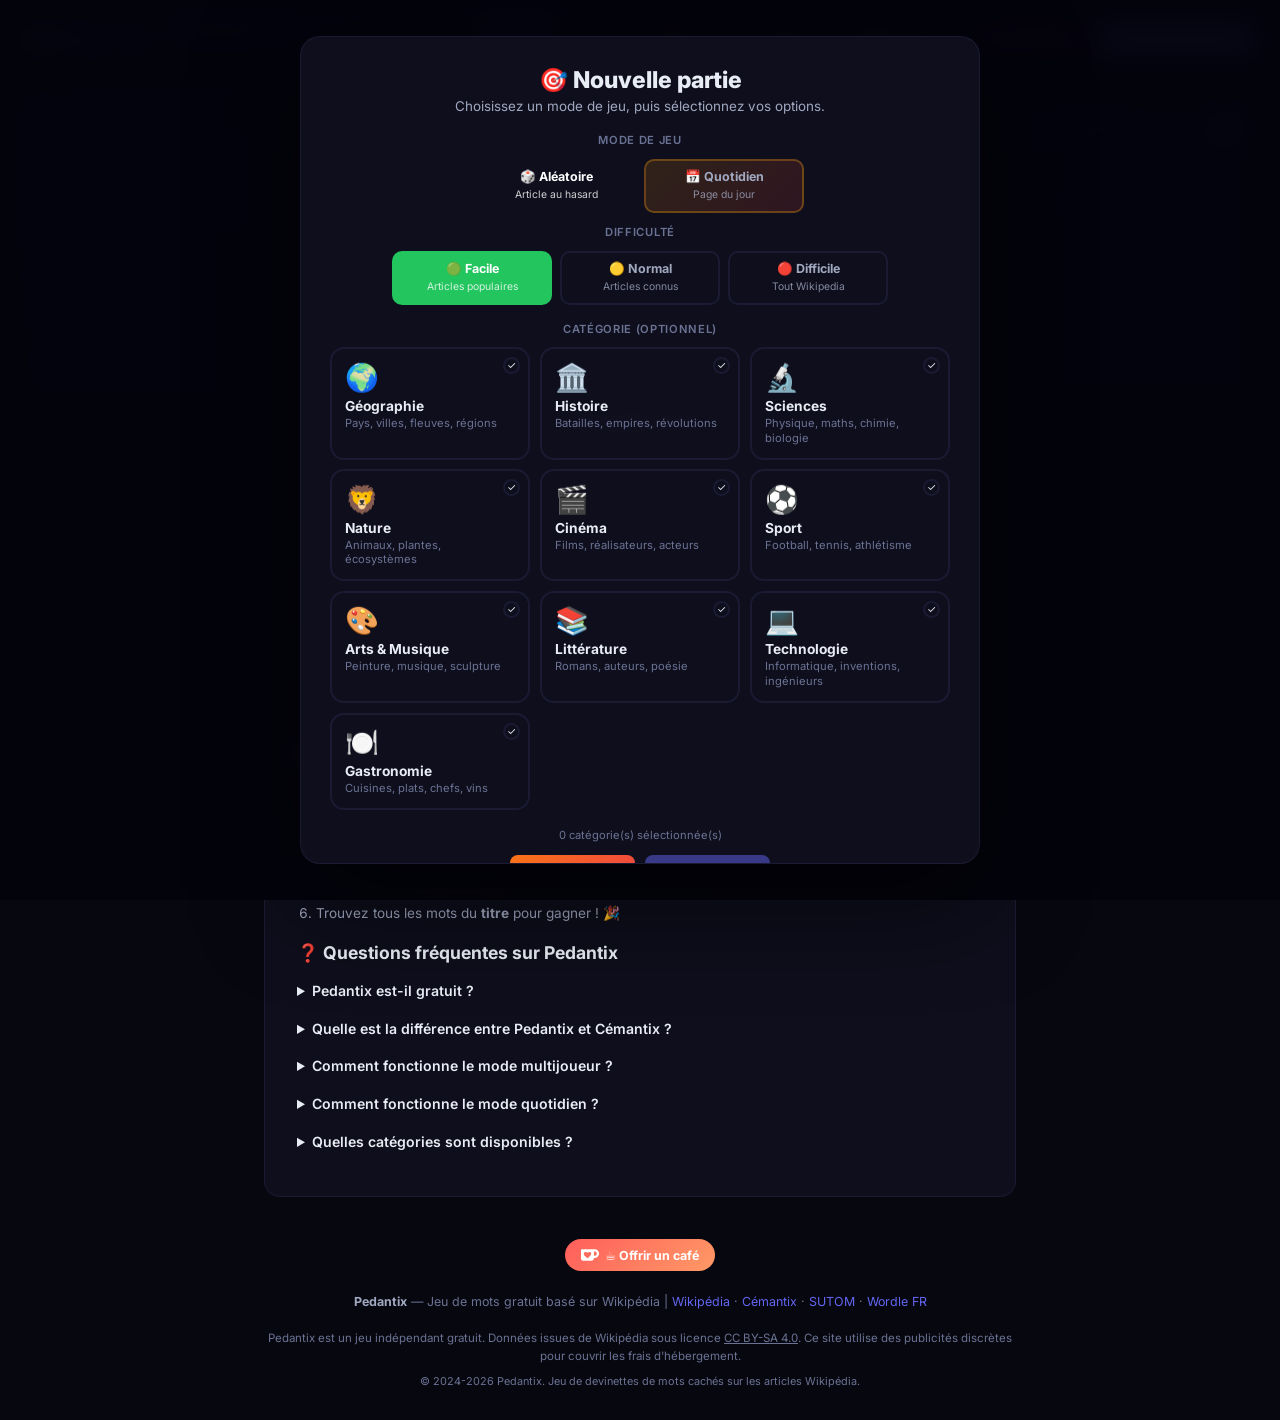
==== commit ac1505ce: "Update index.html" ====
--- a/index.html
+++ b/index.html
@@ -2125,7 +2125,90 @@
         padding: .4rem .6rem
       }
     }
+
+    /* ── Ad containers (discreet, integrated) ── */
+    .ad-container {
+      display: flex;
+      align-items: center;
+      justify-content: center;
+      margin: .8rem auto;
+      max-width: 336px;
+      min-height: 50px;
+      border-radius: var(--radius-md);
+      overflow: hidden;
+      opacity: 0;
+      transition: opacity .6s ease;
+    }
+
+    .ad-container.ad-visible {
+      opacity: 1
+    }
+
+    .ad-container.ad-loading {
+      margin-top: 1.2rem;
+      background: rgba(255,255,255,.03);
+      border: 1px dashed rgba(255,255,255,.06);
+    }
+
+    [data-theme=light] .ad-container.ad-loading {
+      background: rgba(0,0,0,.02);
+      border-color: rgba(0,0,0,.06);
+    }
+
+    .ad-container.ad-win {
+      margin-top: 1rem;
+      padding: .3rem;
+    }
+
+    .ad-label {
+      font-size: .58rem;
+      color: var(--text-3);
+      opacity: .5;
+      text-align: center;
+      letter-spacing: .06em;
+      text-transform: uppercase;
+      margin-bottom: .2rem;
+    }
+
+    .ad-container ins {
+      display: block;
+      width: 100%;
+    }
+
+    /* Ko-fi button */
+    .kofi-btn {
+      display: inline-flex;
+      align-items: center;
+      gap: .4rem;
+      background: linear-gradient(135deg, #ff5e5b, #ff9966);
+      color: #fff;
+      border: none;
+      border-radius: 20px;
+      padding: .45rem 1rem;
+      font-family: inherit;
+      font-size: .78rem;
+      font-weight: 700;
+      cursor: pointer;
+      transition: all .2s;
+      text-decoration: none;
+      margin-top: .6rem;
+    }
+
+    .kofi-btn:hover {
+      transform: translateY(-2px);
+      box-shadow: 0 4px 15px rgba(255,94,91,.35);
+    }
+
+    .kofi-btn svg {
+      width: 18px;
+      height: 18px;
+      fill: #fff;
+    }
   </style>
+
+  <!-- AdSense : script de vérification (nécessaire pour l'approbation Google) -->
+  <script async src="https://pagead2.googlesyndication.com/pagead/js/adsbygoogle.js?client=ca-pub-6410125606135546"
+       crossorigin="anonymous"></script>
 </head>
 
 <body>
@@ -2218,6 +2301,13 @@
       <div class="loading-spinner"></div>
       <div class="overlay-title">Chargement…</div>
       <div id="loading-step" class="loading-step">Récupération de l'article Wikipédia…</div>
+      <!-- Ad: Loading screen (fills natural wait time) -->
+      <div id="ad-loading-wrap">
+        <div class="ad-label">sponsorisé</div>
+        <div class="ad-container ad-loading" id="ad-loading">
+          <!-- AdSense or ad network slot inserted here by JS -->
+        </div>
+      </div>
     </div>
   </div>
 
@@ -2241,6 +2331,13 @@
         <a id="win-wiki-link" class="win-link" href="#" target="_blank" rel="noopener">→ Voir l'article Wikipédia</a>
         <button id="win-lb-btn" class="btn btn-ghost" style="display:none">🏆 Voir le leaderboard</button>
         <button id="win-new-game-btn" class="btn btn-primary">Nouvelle partie</button>
+      </div>
+      <!-- Ad: Win screen (appears after 3s delay, player is in natural pause) -->
+      <div id="ad-win-wrap" style="display:none">
+        <div class="ad-label">sponsorisé</div>
+        <div class="ad-container ad-win" id="ad-win">
+          <!-- AdSense or ad network slot inserted here by JS -->
+        </div>
       </div>
     </div>
   </div>
@@ -3526,6 +3623,8 @@
     // ── Main game flow
     // ══════════════════════════════════════════════════════════════
     async function startGame(catIds) {
+      showLoadingAd();
+      hideWinAd();
       document.getElementById('loading-overlay').classList.remove('hidden');
       document.getElementById('win-overlay').classList.add('hidden');
       document.getElementById('title-area').innerHTML = '';
@@ -3621,6 +3720,8 @@
         document.getElementById('win-lb-btn').style.display = 'none';
         scorePublished = false;
       }, 1800);
+      // Show ad after delay (player is reading stats)
+      showWinAd();
     }
 
     function submitGuess() {
@@ -3750,6 +3851,8 @@
     }
 
     async function startDailyGame(dateKey) {
+      showLoadingAd();
+      hideWinAd();
       dailyActiveDate = dateKey;
       document.getElementById('daily-overlay').classList.add('hidden');
       document.getElementById('loading-overlay').classList.remove('hidden');
@@ -3931,6 +4034,129 @@
 
     // First load: show category selector
     openCatOverlay();
+
+    // ══════════════════════════════════════════════════════════════
+    // ── Ad Management System (Phase 1 — Discreet Monetization)
+    // ══════════════════════════════════════════════════════════════
+
+    // ── Configuration ──
+    // Replace with your actual AdSense publisher ID when approved
+    const AD_CONFIG = {
+      enabled: true,                     // Master switch
+      adsenseId: 'ca-pub-6410125606135546', // Votre Publisher ID AdSense
+      slots: {
+        loading: 'XXXXXXXXXX',           // Ad slot ID for loading screen
+        win: 'XXXXXXXXXX',               // Ad slot ID for win screen
+      },
+      winDelay: 3000,                    // ms before showing win ad
+      loadingMinDisplay: 1500,           // ms minimum ad display in loading
+    };
+
+    let _adsenseLoaded = false;
+    let _adTimers = {};
+
+    // ── Lazy load AdSense script (only when first ad is needed) ──
+    function loadAdSense() {
+      if (_adsenseLoaded || !AD_CONFIG.enabled) return Promise.resolve();
+      if (AD_CONFIG.adsenseId.includes('XXXX')) {
+        console.log('[Ads] AdSense ID not configured — running in demo mode');
+        _adsenseLoaded = true;
+        return Promise.resolve();
+      }
+      return new Promise((resolve) => {
+        const s = document.createElement('script');
+        s.src = `https://pagead2.googlesyndication.com/pagead/js/adsbygoogle.js?client=${AD_CONFIG.adsenseId}`;
+        s.crossOrigin = 'anonymous';
+        s.async = true;
+        s.onload = () => { _adsenseLoaded = true; resolve(); };
+        s.onerror = () => { console.warn('[Ads] AdSense failed to load'); resolve(); };
+        document.head.appendChild(s);
+      });
+    }
+
+    // ── Create an ad unit inside a container ──
+    function createAdUnit(containerId, slotId, format = 'auto') {
+      if (!AD_CONFIG.enabled) return;
+      const container = document.getElementById(containerId);
+      if (!container) return;
+
+      // Clear previous ad
+      container.innerHTML = '';
+
+      if (AD_CONFIG.adsenseId.includes('XXXX')) {
+        // Demo mode: show a subtle placeholder
+        container.innerHTML = `
+          <div style="width:100%;padding:1.2rem;text-align:center;border-radius:8px;
+            background:rgba(99,102,241,.06);border:1px dashed rgba(99,102,241,.15)">
+            <div style="font-size:.7rem;color:var(--text-3);opacity:.6">Espace publicitaire</div>
+            <div style="font-size:.62rem;color:var(--text-3);opacity:.4;margin-top:.2rem">Configurez votre AdSense ID</div>
+          </div>`;
+        // Fade in
+        setTimeout(() => container.classList.add('ad-visible'), 100);
+        return;
+      }
+
+      // Real AdSense unit
+      const ins = document.createElement('ins');
+      ins.className = 'adsbygoogle';
+      ins.style.display = 'block';
+      ins.dataset.adClient = AD_CONFIG.adsenseId;
+      ins.dataset.adSlot = slotId;
+      ins.dataset.adFormat = format;
+      ins.dataset.fullWidthResponsive = 'true';
+      container.appendChild(ins);
+
+      try {
+        (window.adsbygoogle = window.adsbygoogle || []).push({});
+      } catch (e) {
+        console.warn('[Ads] AdSense push error:', e);
+      }
+
+      // Fade in
+      setTimeout(() => container.classList.add('ad-visible'), 200);
+    }
+
+    // ── Show ad in loading overlay ──
+    function showLoadingAd() {
+      if (!AD_CONFIG.enabled) return;
+      const wrap = document.getElementById('ad-loading-wrap');
+      if (wrap) wrap.style.display = '';
+      loadAdSense().then(() => {
+        createAdUnit('ad-loading', AD_CONFIG.slots.loading, 'rectangle');
+      });
+    }
+
+    // ── Hide loading ad ──
+    function hideLoadingAd() {
+      const container = document.getElementById('ad-loading');
+      if (container) container.classList.remove('ad-visible');
+    }
+
+    // ── Show ad in win overlay (with delay) ──
+    function showWinAd() {
+      if (!AD_CONFIG.enabled) return;
+      clearTimeout(_adTimers.win);
+      const wrap = document.getElementById('ad-win-wrap');
+      if (!wrap) return;
+      // Delay: let the player enjoy the victory first
+      _adTimers.win = setTimeout(() => {
+        wrap.style.display = '';
+        loadAdSense().then(() => {
+          createAdUnit('ad-win', AD_CONFIG.slots.win, 'rectangle');
+        });
+      }, AD_CONFIG.winDelay);
+    }
+
+    // ── Hide win ad ──
+    function hideWinAd() {
+      clearTimeout(_adTimers.win);
+      const wrap = document.getElementById('ad-win-wrap');
+      if (wrap) wrap.style.display = 'none';
+      const container = document.getElementById('ad-win');
+      if (container) { container.classList.remove('ad-visible'); container.innerHTML = ''; }
+    }
+
+    console.log('[Ads] Ad system initialized (Phase 1 — loading + win)');
   </script>
 
   <!-- ══════ SEO: Crawlable content section (visible to search engines) ══════ -->
@@ -4001,6 +4227,14 @@
 
   <!-- ══════ SEO: Semantic Footer ══════ -->
   <footer style="max-width:800px;margin:0 auto 2rem;padding:0 1.5rem;text-align:center" role="contentinfo">
+    <!-- Ko-fi support button -->
+    <div style="margin-bottom:1.2rem">
+      <a href="https://ko-fi.com/pedantix" target="_blank" rel="noopener" class="kofi-btn" id="kofi-btn">
+        <svg viewBox="0 0 24 24" xmlns="http://www.w3.org/2000/svg"><path d="M23.881 8.948c-.773-4.085-4.859-4.593-4.859-4.593H.723c-.604 0-.679.798-.679.798s-.082 7.324-.022 11.822c.164 2.424 2.586 2.672 2.586 2.672s8.267-.023 11.966-.049c2.438-.426 2.683-2.566 2.658-3.734 4.352.24 7.422-2.831 6.649-6.916zm-11.062 3.511c-1.246 1.453-4.011 3.976-4.011 3.976s-.121.119-.31.023c-.076-.057-.108-.09-.108-.09-.443-.441-3.368-3.049-4.034-3.954-.709-.965-1.041-2.7-.091-3.71.951-1.01 3.005-1.086 4.363.407 0 0 1.565-1.782 3.468-.963 1.904.82 1.832 3.011.723 4.311zm6.173.478c-.928.116-1.682.028-1.682.028V7.284h1.77s1.971.551 1.971 2.638c0 1.913-.985 2.667-2.059 3.015z"/></svg>
+        ☕ Offrir un café
+      </a>
+    </div>
+
     <nav aria-label="Liens utiles" style="margin-bottom:1rem">
       <p style="font-size:.78rem;color:var(--text-3);line-height:1.8">
         <strong style="color:var(--text-2)">Pedantix</strong> — Jeu de mots gratuit basé sur Wikipédia |  
@@ -4011,13 +4245,12 @@
       </p>
     </nav>
     <p style="font-size:.72rem;color:var(--text-3);line-height:1.6">
-      Pedantix est un jeu indépendant gratuit et open source. Données issues de Wikipédia sous licence
+      Pedantix est un jeu indépendant gratuit. Données issues de Wikipédia sous licence
       <a href="https://creativecommons.org/licenses/by-sa/4.0/" style="color:var(--text-3)" rel="noopener">CC BY-SA 4.0</a>.
-      Pas de cookies, pas de publicité, pas de tracking.
+      Ce site utilise des publicités discrètes pour couvrir les frais d'hébergement.
     </p>
     <p style="font-size:.68rem;color:var(--text-3);margin-top:.5rem">
       © 2024-2026 Pedantix. Jeu de devinettes de mots cachés sur les articles Wikipédia.
-      Alternative gratuite au pedantix original (certitudes.org). Jouer à pedantix en ligne gratuitement.
     </p>
   </footer>
 </body>
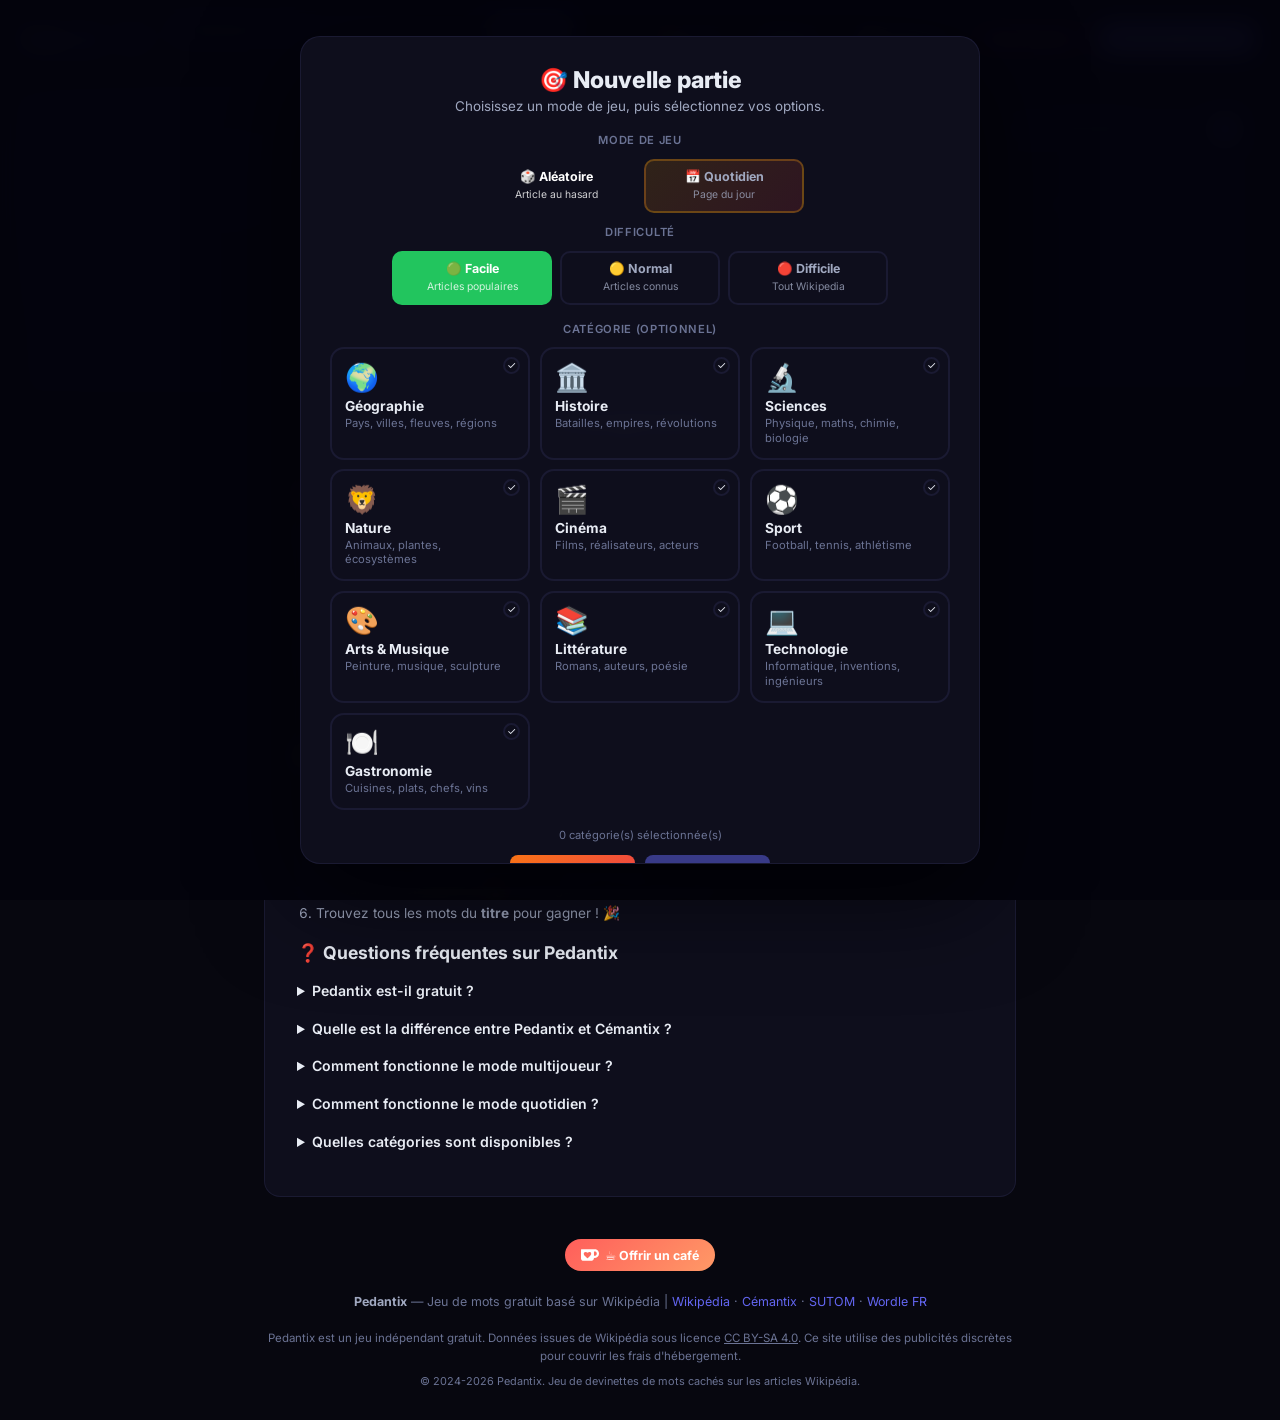
==== commit 39139419: "refactor" ====
--- a/index.html
+++ b/index.html
@@ -22,9 +22,9 @@
   <meta name="apple-mobile-web-app-title" content="Pedantix" />
 
   <!-- ══════ SEO: Canonical & Hreflang ══════ -->
-  <link rel="canonical" href="https://pedantix.app/" />
-  <link rel="alternate" hreflang="fr" href="https://pedantix.app/" />
-  <link rel="alternate" hreflang="x-default" href="https://pedantix.app/" />
+  <link rel="canonical" href="https://pedentixenhanced.com/" />
+  <link rel="alternate" hreflang="fr" href="https://pedentixenhanced.com/" />
+  <link rel="alternate" hreflang="x-default" href="https://pedentixenhanced.com/" />
 
   <!-- ══════ SEO: PWA Manifest & Icons ══════ -->
   <link rel="manifest" href="/manifest.json" />
@@ -37,8 +37,8 @@
   <meta property="og:site_name" content="Pedantix — Jeu de Mots Wikipédia" />
   <meta property="og:title" content="Pedantix — Devinez la Page Wikipédia en Devinant les Mots Cachés !" />
   <meta property="og:description" content="Jeu gratuit : retrouvez les mots cachés d'un article Wikipédia ! Mode solo, multijoueur temps réel, quotidien. 10 catégories, 3 difficultés, leaderboard. Jouez maintenant !" />
-  <meta property="og:url" content="https://pedantix.app/" />
-  <meta property="og:image" content="https://pedantix.app/og-image.png" />
+  <meta property="og:url" content="https://pedentixenhanced.com/" />
+  <meta property="og:image" content="https://pedentixenhanced.com/og-image.png" />
   <meta property="og:image:width" content="1200" />
   <meta property="og:image:height" content="630" />
   <meta property="og:image:alt" content="Pedantix — Jeu de devinettes de mots sur Wikipédia" />
@@ -48,7 +48,7 @@
   <meta name="twitter:card" content="summary_large_image" />
   <meta name="twitter:title" content="Pedantix — Devinez la Page Wikipédia !" />
   <meta name="twitter:description" content="Jeu gratuit : retrouvez les mots cachés d'un article Wikipédia. Solo, multijoueur, quotidien. Jouez maintenant !" />
-  <meta name="twitter:image" content="https://pedantix.app/og-image.png" />
+  <meta name="twitter:image" content="https://pedentixenhanced.com/og-image.png" />
   <meta name="twitter:image:alt" content="Pedantix — Jeu de devinettes Wikipédia" />
 
   <!-- ══════ SEO: JSON-LD Structured Data ══════ -->
@@ -58,10 +58,10 @@
     "@graph": [
       {
         "@type": "WebApplication",
-        "@id": "https://pedantix.app/#app",
+        "@id": "https://pedentixenhanced.com/#app",
         "name": "Pedantix",
         "alternateName": ["Pédantix", "Pedantix Jeu", "Pedantix Wikipedia"],
-        "url": "https://pedantix.app/",
+        "url": "https://pedentixenhanced.com/",
         "description": "Jeu de devinettes gratuit basé sur Wikipédia. Devinez la page Wikipédia en retrouvant les mots cachés du texte. Mode solo, multijoueur collaboratif en temps réel, et mode quotidien.",
         "applicationCategory": "GameApplication",
         "operatingSystem": "Web",
@@ -86,24 +86,24 @@
           "minValue": 1,
           "maxValue": 10
         },
-        "screenshot": "https://pedantix.app/og-image.png"
+        "screenshot": "https://pedentixenhanced.com/og-image.png"
       },
       {
         "@type": "WebSite",
-        "@id": "https://pedantix.app/#website",
-        "url": "https://pedantix.app/",
+        "@id": "https://pedentixenhanced.com/#website",
+        "url": "https://pedentixenhanced.com/",
         "name": "Pedantix",
         "description": "Jeu de mots Wikipédia — Devinez la page cachée",
         "inLanguage": "fr",
         "potentialAction": {
           "@type": "SearchAction",
-          "target": "https://pedantix.app/?q={search_term_string}",
+          "target": "https://pedentixenhanced.com/?q={search_term_string}",
           "query-input": "required name=search_term_string"
         }
       },
       {
         "@type": "FAQPage",
-        "@id": "https://pedantix.app/#faq",
+        "@id": "https://pedentixenhanced.com/#faq",
         "mainEntity": [
           {
             "@type": "Question",
@@ -149,13 +149,13 @@
       },
       {
         "@type": "BreadcrumbList",
-        "@id": "https://pedantix.app/#breadcrumb",
+        "@id": "https://pedentixenhanced.com/#breadcrumb",
         "itemListElement": [
           {
             "@type": "ListItem",
             "position": 1,
             "name": "Accueil",
-            "item": "https://pedantix.app/"
+            "item": "https://pedentixenhanced.com/"
           }
         ]
       }
@@ -172,2039 +172,15 @@
   <link
     href="https://fonts.googleapis.com/css2?family=Inter:wght@300;400;500;600;700;800&family=JetBrains+Mono:wght@400;700;800&display=swap"
     rel="stylesheet" />
-  <style>
-    [data-theme=dark] {
-      --bg-base: #07070f;
-      --bg-card: rgba(16, 16, 30, 0.9);
-      --bg-input: rgba(25, 25, 45, 0.7);
-      --bg-hover: rgba(255, 255, 255, 0.05);
-      --border: rgba(100, 100, 180, 0.14);
-      --border-accent: rgba(99, 102, 241, 0.35);
-      --text-1: #e8ecf4;
-      --text-2: #a0a8c0;
-      --text-3: #6b7394;
-      --punct: #4a5070;
-    }
-
-    [data-theme=light] {
-      --bg-base: #f0f0f5;
-      --bg-card: rgba(255, 255, 255, 0.93);
-      --bg-input: rgba(235, 235, 248, 0.9);
-      --bg-hover: rgba(0, 0, 0, 0.04);
-      --border: rgba(100, 100, 180, 0.18);
-      --border-accent: rgba(99, 102, 241, 0.4);
-      --text-1: #1a1a2e;
-      --text-2: #4a4a70;
-      --text-3: #8080a0;
-      --punct: #b0b0c8;
-    }
-
-    :root {
-      --accent: #6366f1;
-      --success: #22c55e;
-      --radius-sm: 8px;
-      --radius-md: 12px;
-      --radius-lg: 16px;
-      --radius-xl: 20px;
-      --transition: 0.3s cubic-bezier(0.4, 0, 0.2, 1);
-    }
-
-    *,
-    *::before,
-    *::after {
-      margin: 0;
-      padding: 0;
-      box-sizing: border-box
-    }
-
-    html {
-      scroll-behavior: smooth
-    }
-
-    body {
-      font-family: 'Inter', system-ui, sans-serif;
-      background: var(--bg-base);
-      color: var(--text-1);
-      min-height: 100vh;
-      overflow-x: hidden;
-      transition: background .35s, color .35s
-    }
-
-    body::before {
-      content: '';
-      position: fixed;
-      inset: 0;
-      z-index: -1;
-      background: radial-gradient(ellipse 80% 60% at 15% 20%, rgba(99, 102, 241, 0.08) 0%, transparent 60%), radial-gradient(ellipse 60% 50% at 85% 80%, rgba(34, 197, 94, 0.06) 0%, transparent 60%)
-    }
-
-    [data-theme=light] body::before {
-      opacity: .45
-    }
-
-    .header {
-      position: sticky;
-      top: 0;
-      z-index: 100;
-      backdrop-filter: blur(20px);
-      background: rgba(7, 7, 15, 0.85);
-      border-bottom: 1px solid var(--border);
-      padding: .7rem 1.5rem;
-      display: flex;
-      align-items: center;
-      gap: 1rem
-    }
-
-    [data-theme=light] .header {
-      background: rgba(240, 240, 245, 0.9)
-    }
-
-    /* toast feedback */
-    .toast {
-      position: fixed;
-      top: 72px;
-      left: 50%;
-      transform: translateX(-50%) translateY(-10px);
-      background: var(--bg-card);
-      border: 1px solid var(--border);
-      border-radius: var(--radius-md);
-      padding: .42rem 1rem;
-      font-size: .84rem;
-      font-weight: 700;
-      box-shadow: 0 8px 24px rgba(0, 0, 0, .35);
-      opacity: 0;
-      transition: opacity .22s, transform .22s;
-      pointer-events: none;
-      z-index: 300;
-      white-space: nowrap
-    }
-
-    .toast.show {
-      opacity: 1;
-      transform: translateX(-50%) translateY(0)
-    }
-
-    .btn-icon {
-      background: none;
-      border: 1px solid var(--border);
-      color: var(--text-3);
-      padding: .38rem .6rem;
-      font-size: .95rem;
-      line-height: 1;
-      cursor: pointer;
-      border-radius: var(--radius-sm)
-    }
-
-    .btn-icon:hover {
-      color: var(--text-1);
-      border-color: var(--border-accent)
-    }
-
-    .logo {
-      font-size: 1.15rem;
-      font-weight: 800;
-      letter-spacing: -.02em
-    }
-
-    .logo span {
-      color: var(--accent)
-    }
-
-    .logo-badge {
-      font-size: .6rem;
-      font-weight: 700;
-      background: rgba(99, 102, 241, .15);
-      border: 1px solid rgba(99, 102, 241, .3);
-      color: var(--accent);
-      padding: .15rem .5rem;
-      border-radius: 20px;
-      letter-spacing: .05em;
-      text-transform: uppercase
-    }
-
-    .header-center {
-      flex: 1;
-      display: flex;
-      flex-direction: column;
-      align-items: center;
-      gap: .25rem
-    }
-
-    .input-row {
-      display: flex;
-      gap: .5rem;
-      width: 100%;
-      max-width: 500px
-    }
-
-    .guess-input {
-      flex: 1;
-      background: var(--bg-input);
-      border: 1px solid var(--border-accent);
-      border-radius: var(--radius-sm);
-      color: var(--text-1);
-      padding: .5rem .9rem;
-      font-size: .95rem;
-      font-family: inherit;
-      outline: none;
-      transition: border-color var(--transition), box-shadow var(--transition)
-    }
-
-    .guess-input:focus {
-      border-color: var(--accent);
-      box-shadow: 0 0 0 3px rgba(99, 102, 241, .15)
-    }
-
-    .guess-input::placeholder {
-      color: var(--text-3)
-    }
-
-    .btn {
-      cursor: pointer;
-      border: none;
-      border-radius: var(--radius-sm);
-      font-family: inherit;
-      font-weight: 600;
-      font-size: .88rem;
-      padding: .5rem 1.1rem;
-      transition: all .2s ease;
-      white-space: nowrap
-    }
-
-    .btn-primary {
-      background: var(--accent);
-      color: #fff
-    }
-
-    .btn-primary:hover {
-      background: #4f52d4;
-      transform: translateY(-1px)
-    }
-
-    .btn-primary:disabled {
-      opacity: .5;
-      cursor: not-allowed;
-      transform: none
-    }
-
-    .btn-ghost {
-      background: rgba(255, 255, 255, .05);
-      border: 1px solid var(--border);
-      color: var(--text-2)
-    }
-
-    .btn-ghost:hover {
-      background: rgba(255, 255, 255, .08);
-      color: var(--text-1)
-    }
-
-    .btn-danger {
-      background: rgba(239, 68, 68, .15);
-      border: 1px solid rgba(239, 68, 68, .3);
-      color: #fca5a5
-    }
-
-    .btn-danger:hover {
-      background: rgba(239, 68, 68, .25)
-    }
-
-    .stats-row {
-      display: flex;
-      gap: 1.2rem;
-      font-size: .74rem;
-      color: var(--text-3);
-      align-items: center
-    }
-
-    .stat-found {
-      color: var(--success);
-      font-weight: 600
-    }
-
-    .header-actions {
-      display: flex;
-      gap: .5rem;
-      align-items: center
-    }
-
-    .main {
-      display: grid;
-      grid-template-columns: 1fr 260px;
-      gap: 1.2rem;
-      padding: 1.2rem 1.5rem;
-      max-width: 1300px;
-      margin: 0 auto
-    }
-
-    .article-card {
-      background: var(--bg-card);
-      backdrop-filter: blur(12px);
-      border: 1px solid var(--border);
-      border-radius: var(--radius-lg);
-      padding: 1.8rem 2rem;
-      min-height: 300px
-    }
-
-    .article-title-area {
-      font-size: 1.45rem;
-      font-weight: 800;
-      line-height: 2.5;
-      padding-bottom: 1.2rem;
-      margin-bottom: 1.2rem;
-      border-bottom: 1px solid var(--border)
-    }
-
-    .article-body {
-      line-height: 2.6;
-      font-size: .95rem;
-      word-spacing: 3px
-    }
-
-    .article-body p {
-      margin-bottom: 1.8rem
-    }
-
-    .section-title {
-      font-size: .88rem;
-      font-weight: 700;
-      color: var(--accent);
-      margin: 2rem 0 .8rem;
-      letter-spacing: .03em;
-      border-left: 3px solid var(--accent);
-      padding: .35rem 0 .35rem .8rem;
-      border-bottom: none;
-      background: rgba(99, 102, 241, .04)
-    }
-
-    .section-title.h3 {
-      font-size: .8rem;
-      margin-left: 1.2rem;
-      border-left-color: var(--text-3);
-      color: var(--text-2)
-    }
-
-    .word-block {
-      display: inline-block;
-      position: relative;
-      border-radius: 4px;
-      vertical-align: middle;
-      cursor: default;
-      height: 1.2em;
-      margin: 0 2px;
-      transition: background-color .45s ease
-    }
-
-    .word-block.hidden {
-      cursor: pointer;
-      margin-bottom: 1.4em;
-      border: 1px solid rgba(255, 255, 255, .08);
-      display: inline-flex;
-      align-items: center;
-      justify-content: center;
-      font-size: .65rem;
-      font-weight: 600;
-      color: rgba(255, 255, 255, .35);
-      letter-spacing: .02em;
-      font-variant-numeric: tabular-nums
-    }
-
-    [data-theme=light] .word-block.hidden {
-      border-color: rgba(0, 0, 0, .1);
-      color: rgba(0, 0, 0, .3)
-    }
-
-    .word-block.hidden:hover {
-      filter: brightness(1.25);
-      border-color: rgba(255, 255, 255, .2)
-    }
-
-    [data-theme=light] .word-block.hidden:hover {
-      border-color: rgba(0, 0, 0, .2)
-    }
-
-    .word-block.hidden::after {
-      content: attr(data-best-guess);
-      position: absolute;
-      top: calc(100% + 2px);
-      left: 50%;
-      transform: translateX(-50%);
-      font-size: 8.5px;
-      font-style: italic;
-      font-weight: 400;
-      color: rgba(160, 180, 220, .45);
-      white-space: nowrap;
-      pointer-events: none;
-      line-height: 1
-    }
-
-    .word-block.stopword {
-      background: transparent !important;
-      border: none !important;
-      color: var(--text-3) !important;
-      font-size: .82rem;
-      font-weight: 400;
-      height: auto;
-      margin-bottom: 0;
-      cursor: default;
-      padding: 0 1px
-    }
-
-    .word-block.stopword::after {
-      display: none
-    }
-
-    .word-block.revealed {
-      color: #fff !important;
-      background-color: var(--success) !important;
-      box-shadow: 0 0 8px rgba(34, 197, 94, .4), 0 0 2px rgba(34, 197, 94, .6);
-      animation: wordReveal .35s ease-out;
-      cursor: default;
-      padding: 1px 5px;
-      height: auto;
-      margin-bottom: 0;
-      border-radius: 4px;
-      border: none;
-      font-size: .88rem;
-      font-weight: 600
-    }
-
-    .word-block.flash-new {
-      animation: flashNew .9s ease-out forwards !important
-    }
-
-    .word-block.title-block {
-      height: 1.25em
-    }
-
-    .word-block.win-cascade {
-      animation: winCascade .45s ease-out forwards !important;
-      color: #fff !important;
-      padding: 1px 4px;
-      height: auto;
-      margin-bottom: 0;
-      border-radius: 3px
-    }
-
-    @keyframes wordReveal {
-      from {
-        transform: scale(.88);
-        opacity: .4
-      }
-
-      to {
-        transform: scale(1);
-        opacity: 1
-      }
-    }
-
-    @keyframes flashNew {
-      0% {
-        box-shadow: 0 0 0 0 rgba(34, 197, 94, .9), 0 0 18px rgba(34, 197, 94, .6);
-        filter: brightness(1.8)
-      }
-
-      55% {
-        box-shadow: 0 0 0 12px rgba(34, 197, 94, 0);
-        filter: brightness(1.1)
-      }
-
-      100% {
-        box-shadow: none;
-        filter: brightness(1)
-      }
-    }
-
-    @keyframes winCascade {
-      0% {
-        opacity: 0;
-        transform: scale(.75) translateY(5px);
-        background-color: #16a34a
-      }
-
-      100% {
-        opacity: 1;
-        transform: scale(1) translateY(0);
-        background-color: #16a34a
-      }
-    }
-
-    @keyframes fadeIn {
-      from {
-        opacity: 0;
-        transform: translateY(4px)
-      }
-
-      to {
-        opacity: 1;
-        transform: translateY(0)
-      }
-    }
-
-    @keyframes codeAppear {
-      from {
-        opacity: 0;
-        transform: scale(.7)
-      }
-
-      to {
-        opacity: 1;
-        transform: scale(1)
-      }
-    }
-
-    .punct-token {
-      color: var(--punct);
-      user-select: none;
-      vertical-align: middle
-    }
-
-    /* confetti canvas */
-    #confetti-canvas {
-      position: fixed;
-      inset: 0;
-      pointer-events: none;
-      z-index: 600;
-      display: none
-    }
-
-    .sidebar {
-      background: var(--bg-card);
-      backdrop-filter: blur(12px);
-      border: 1px solid var(--border);
-      border-radius: var(--radius-lg);
-      padding: 1.2rem;
-      position: sticky;
-      top: 100px;
-      max-height: calc(100vh - 120px);
-      display: flex;
-      flex-direction: column
-    }
-
-    .sidebar-header {
-      display: flex;
-      align-items: center;
-      justify-content: space-between;
-      margin-bottom: .8rem;
-      padding-bottom: .7rem;
-      border-bottom: 1px solid var(--border)
-    }
-
-    .sidebar-title {
-      font-size: .72rem;
-      font-weight: 700;
-      text-transform: uppercase;
-      letter-spacing: .08em;
-      color: var(--text-3)
-    }
-
-    .sidebar-count {
-      background: var(--accent);
-      color: #fff;
-      font-size: .7rem;
-      font-weight: 700;
-      min-width: 22px;
-      height: 22px;
-      border-radius: 50%;
-      display: flex;
-      align-items: center;
-      justify-content: center
-    }
-
-    /* ── Players bar (in sidebar) ── */
-    .players-bar {
-      display: flex;
-      align-items: center;
-      gap: .3rem;
-      padding: .5rem 0;
-      border-bottom: 1px solid var(--border);
-      margin-bottom: .6rem;
-      flex-wrap: wrap
-    }
-
-    .players-bar.hidden-bar {
-      display: none
-    }
-
-    .player-avatar {
-      width: 26px;
-      height: 26px;
-      border-radius: 50%;
-      display: flex;
-      align-items: center;
-      justify-content: center;
-      font-size: .65rem;
-      font-weight: 700;
-      color: #fff;
-      border: 2px solid rgba(255, 255, 255, .15);
-      transition: transform .2s;
-      cursor: default;
-      position: relative;
-      flex-shrink: 0;
-    }
-
-    .player-avatar:hover {
-      transform: scale(1.15)
-    }
-
-    .player-avatar .pa-tooltip {
-      position: absolute;
-      bottom: calc(100% + 4px);
-      left: 50%;
-      transform: translateX(-50%);
-      background: rgba(0, 0, 0, .85);
-      color: #fff;
-      font-size: .65rem;
-      padding: .2rem .5rem;
-      border-radius: 6px;
-      white-space: nowrap;
-      pointer-events: none;
-      opacity: 0;
-      transition: opacity .15s;
-    }
-
-    .player-avatar:hover .pa-tooltip {
-      opacity: 1
-    }
-
-    .players-count {
-      font-size: .68rem;
-      color: var(--text-3);
-      font-weight: 600;
-      margin-left: .3rem;
-    }
-
-    .guess-list {
-      overflow-y: auto;
-      flex: 1
-    }
-
-    .guess-list::-webkit-scrollbar {
-      width: 3px
-    }
-
-    .guess-list::-webkit-scrollbar-thumb {
-      background: var(--border);
-      border-radius: 2px
-    }
-
-    .guess-empty {
-      text-align: center;
-      color: var(--text-3);
-      font-size: .8rem;
-      padding: 2rem 0;
-      font-style: italic
-    }
-
-    .guess-item {
-      display: flex;
-      flex-direction: row;
-      align-items: center;
-      gap: .5rem;
-      padding: .35rem .6rem;
-      border-radius: var(--radius-sm);
-      transition: background-color .15s
-    }
-
-    .guess-item:hover {
-      background: var(--bg-hover)
-    }
-
-    .guess-item+.guess-item {
-      border-top: 1px solid rgba(255, 255, 255, .04)
-    }
-
-    @keyframes guessSlideIn {
-      from {
-        transform: translateX(-6px);
-        opacity: 0
-      }
-
-      to {
-        transform: translateX(0);
-        opacity: 1
-      }
-    }
-
-    .guess-num {
-      font-size: .68rem;
-      font-weight: 700;
-      color: var(--text-3);
-      min-width: 1.2rem;
-      text-align: right;
-      flex-shrink: 0
-    }
-
-    .guess-player-badge {
-      font-size: .58rem;
-      font-weight: 700;
-      color: #fff;
-      padding: .08rem .32rem;
-      border-radius: 6px;
-      flex-shrink: 0;
-      max-width: 56px;
-      overflow: hidden;
-      text-overflow: ellipsis;
-      white-space: nowrap;
-      line-height: 1.3;
-    }
-
-    .guess-word {
-      flex: 1;
-      font-size: .87rem;
-      font-weight: 600;
-      color: var(--text-1);
-      overflow: hidden;
-      text-overflow: ellipsis;
-      white-space: nowrap
-    }
-
-    .guess-badge {
-      font-size: .65rem;
-      font-weight: 700;
-      padding: .1rem .4rem;
-      border-radius: 10px;
-      flex-shrink: 0
-    }
-
-    .guess-badge.found {
-      background: var(--success);
-      color: #fff
-    }
-
-    .guess-badge.miss {
-      background: rgba(255, 255, 255, .06);
-      color: var(--text-3)
-    }
-
-    .guess-prox-pct {
-      font-size: .72rem;
-      font-weight: 700;
-      flex-shrink: 0;
-      font-variant-numeric: tabular-nums;
-      min-width: 3.2rem;
-      text-align: right
-    }
-
-    .progress-wrap {
-      margin-top: .5rem
-    }
-
-    .progress-track {
-      height: 3px;
-      background: rgba(255, 255, 255, .06);
-      border-radius: 2px;
-      overflow: hidden
-    }
-
-    .progress-bar {
-      height: 100%;
-      background: var(--accent);
-      border-radius: 2px;
-      transition: width .5s ease
-    }
-
-    /* ── Timer ── */
-    .timer-display {
-      font-family: 'JetBrains Mono', monospace;
-      font-size: .78rem;
-      font-weight: 700;
-      color: var(--accent);
-      letter-spacing: .04em;
-    }
-
-    /* ── Session bar in header ── */
-    .session-indicator {
-      display: flex;
-      align-items: center;
-      gap: .5rem;
-    }
-
-    .session-indicator.hidden-bar {
-      display: none
-    }
-
-    .session-code-display {
-      font-family: 'JetBrains Mono', monospace;
-      font-size: .82rem;
-      font-weight: 700;
-      letter-spacing: .2em;
-      background: rgba(99, 102, 241, .12);
-      border: 1px solid var(--border-accent);
-      padding: .2rem .6rem;
-      border-radius: var(--radius-sm);
-      cursor: pointer;
-      color: var(--accent);
-      transition: background .2s;
-    }
-
-    .session-code-display:hover {
-      background: rgba(99, 102, 241, .22)
-    }
-
-    /* ── Overlays (shared) ── */
-    .overlay {
-      position: fixed;
-      inset: 0;
-      z-index: 500;
-      display: flex;
-      align-items: center;
-      justify-content: center;
-      background: rgba(0, 0, 0, .7);
-      backdrop-filter: blur(6px)
-    }
-
-    .overlay.hidden {
-      display: none
-    }
-
-    .overlay-card {
-      background: rgba(14, 14, 26, .97);
-      border: 1px solid var(--border);
-      border-radius: var(--radius-xl);
-      padding: 2.5rem;
-      max-width: 420px;
-      width: 90%;
-      text-align: center;
-      box-shadow: 0 24px 80px rgba(0, 0, 0, .6)
-    }
-
-    [data-theme=light] .overlay-card {
-      background: rgba(250, 250, 255, .97)
-    }
-
-    .overlay-title {
-      font-size: 1.5rem;
-      font-weight: 800;
-      margin-bottom: .5rem
-    }
-
-    .overlay-sub {
-      color: var(--text-2);
-      font-size: .9rem;
-      margin-bottom: 1.5rem
-    }
-
-    .loading-spinner {
-      width: 40px;
-      height: 40px;
-      border: 3px solid rgba(99, 102, 241, .2);
-      border-top-color: var(--accent);
-      border-radius: 50%;
-      animation: spin .9s linear infinite;
-      margin: 0 auto 1rem
-    }
-
-    @keyframes spin {
-      to {
-        transform: rotate(360deg)
-      }
-    }
-
-    .loading-step {
-      font-size: .8rem;
-      color: var(--text-3);
-      margin-top: .5rem
-    }
-
-    .win-emoji {
-      font-size: 3rem;
-      margin-bottom: .8rem
-    }
-
-    .win-article-title {
-      color: var(--accent);
-      font-weight: 700;
-      font-size: 1.1rem;
-      margin-bottom: .5rem
-    }
-
-    .win-stats {
-      color: var(--text-2);
-      font-size: .88rem;
-      margin-bottom: 1rem;
-      line-height: 1.7
-    }
-
-    .win-actions {
-      display: flex;
-      flex-direction: column;
-      gap: .7rem
-    }
-
-    .win-link {
-      color: var(--accent);
-      text-decoration: none;
-      font-size: .83rem
-    }
-
-    .win-link:hover {
-      text-decoration: underline
-    }
-
-    /* ── Win pseudo section ── */
-    .win-pseudo-section {
-      margin-top: 1rem;
-      padding-top: .8rem;
-      border-top: 1px solid var(--border);
-      animation: fadeIn .4s ease;
-    }
-
-    .win-pseudo-section h3 {
-      font-size: .82rem;
-      font-weight: 700;
-      color: var(--text-2);
-      margin-bottom: .5rem;
-    }
-
-    .win-pseudo-row {
-      display: flex;
-      gap: .5rem;
-      justify-content: center;
-      align-items: center;
-      flex-wrap: wrap;
-    }
-
-    .win-pseudo-input {
-      background: var(--bg-input);
-      border: 1px solid var(--border-accent);
-      border-radius: var(--radius-sm);
-      color: var(--text-1);
-      padding: .45rem .8rem;
-      font-size: .9rem;
-      font-family: inherit;
-      outline: none;
-      width: 180px;
-      text-align: center;
-      transition: border-color .2s;
-    }
-
-    .win-pseudo-input:focus {
-      border-color: var(--accent);
-      box-shadow: 0 0 0 3px rgba(99, 102, 241, .15);
-    }
-
-    .win-pseudo-input::placeholder {
-      color: var(--text-3)
-    }
-
-    .btn-publish {
-      background: linear-gradient(135deg, #f59e0b, #f97316);
-      color: #fff;
-      border: none;
-      font-weight: 700;
-    }
-
-    .btn-publish:hover {
-      opacity: .88;
-      transform: translateY(-1px)
-    }
-
-    .btn-publish:disabled {
-      opacity: .4;
-      cursor: not-allowed;
-      transform: none
-    }
-
-    .score-published {
-      color: var(--success);
-      font-size: .82rem;
-      font-weight: 600;
-      margin-top: .4rem;
-      animation: fadeIn .3s ease;
-    }
-
-    /* ── Category overlay ── */
-    .cat-overlay {
-      position: fixed;
-      inset: 0;
-      z-index: 510;
-      display: flex;
-      align-items: center;
-      justify-content: center;
-      background: rgba(4, 4, 14, .88);
-      backdrop-filter: blur(10px)
-    }
-
-    [data-theme=light] .cat-overlay {
-      background: rgba(220, 220, 238, .88)
-    }
-
-    .cat-overlay.hidden {
-      display: none
-    }
-
-    .cat-card {
-      background: var(--bg-card);
-      border: 1px solid var(--border);
-      border-radius: 20px;
-      padding: 1.8rem 1.8rem 1.5rem;
-      max-width: 680px;
-      width: 96%;
-      max-height: 92vh;
-      overflow-y: auto;
-      box-shadow: 0 32px 100px rgba(0, 0, 0, .6);
-      position: relative;
-    }
-
-    .cat-close {
-      position: absolute;
-      top: .8rem;
-      right: 1rem;
-      background: none;
-      border: none;
-      color: var(--text-3);
-      font-size: 1.2rem;
-      cursor: pointer;
-      padding: .3rem;
-      display: none;
-      /* hidden on first load */
-    }
-
-    .cat-close:hover {
-      color: var(--text-1)
-    }
-
-    .cat-close.visible {
-      display: block
-    }
-
-    .cat-card::-webkit-scrollbar {
-      width: 4px
-    }
-
-    .cat-card::-webkit-scrollbar-thumb {
-      background: var(--border);
-      border-radius: 2px
-    }
-
-    .cat-header {
-      text-align: center;
-      margin-bottom: 1.2rem
-    }
-
-    .cat-header h2 {
-      font-size: 1.45rem;
-      font-weight: 800;
-      margin-bottom: .28rem
-    }
-
-    .cat-header p {
-      color: var(--text-2);
-      font-size: .84rem
-    }
-
-    .cat-grid {
-      display: grid;
-      grid-template-columns: repeat(auto-fill, minmax(168px, 1fr));
-      gap: .6rem;
-      margin-bottom: 1.1rem
-    }
-
-    .cat-item {
-      position: relative;
-      border: 2px solid var(--border);
-      border-radius: 14px;
-      padding: .9rem .85rem .78rem;
-      cursor: pointer;
-      transition: border-color .2s, background .2s, transform .15s;
-      text-align: left;
-      user-select: none;
-      overflow: hidden
-    }
-
-    .cat-item:hover {
-      border-color: var(--border-accent);
-      background: rgba(99, 102, 241, .05);
-      transform: translateY(-2px)
-    }
-
-    .cat-item.selected {
-      background: rgba(99, 102, 241, .1)
-    }
-
-    .cat-item .cat-bar {
-      position: absolute;
-      left: 0;
-      top: 0;
-      bottom: 0;
-      width: 3px;
-      border-radius: 14px 0 0 14px;
-      opacity: 0;
-      transition: opacity .2s
-    }
-
-    .cat-item.selected .cat-bar {
-      opacity: 1
-    }
-
-    .cat-item .cat-check {
-      position: absolute;
-      top: .5rem;
-      right: .5rem;
-      width: 17px;
-      height: 17px;
-      border: 2px solid var(--border);
-      border-radius: 50%;
-      display: flex;
-      align-items: center;
-      justify-content: center;
-      font-size: .65rem;
-      transition: all .18s
-    }
-
-    .cat-item.selected .cat-check {
-      background: var(--accent);
-      border-color: var(--accent);
-      color: #fff
-    }
-
-    .cat-icon {
-      font-size: 1.7rem;
-      margin-bottom: .42rem;
-      display: block;
-      line-height: 1
-    }
-
-    .cat-name {
-      font-size: .86rem;
-      font-weight: 700;
-      color: var(--text-1);
-      margin-bottom: .14rem
-    }
-
-    .cat-desc {
-      font-size: .7rem;
-      color: var(--text-3);
-      line-height: 1.3
-    }
-
-    .cat-hint {
-      text-align: center;
-      font-size: .7rem;
-      color: var(--text-3);
-      margin-bottom: .8rem
-    }
-
-    .cat-actions {
-      display: flex;
-      gap: .65rem;
-      justify-content: center;
-      flex-wrap: wrap
-    }
-
-    .cat-actions .btn {
-      min-width: 125px;
-      padding: .52rem 1.1rem;
-      font-size: .86rem
-    }
-
-    .btn-surprise {
-      background: linear-gradient(135deg, #f97316, #ef4444) !important;
-      color: #fff !important;
-      border: none !important
-    }
-
-    .btn-surprise:hover {
-      opacity: .88;
-      transform: translateY(-1px) !important
-    }
-
-    /* ─ Difficulty selector */
-    .diff-row {
-      display: flex;
-      gap: .5rem;
-      justify-content: center;
-      margin-bottom: 1.1rem
-    }
-
-    .diff-btn {
-      flex: 1;
-      max-width: 160px;
-      padding: .55rem .6rem;
-      border-radius: 10px;
-      border: 2px solid var(--border);
-      background: transparent;
-      color: var(--text-2);
-      font-family: inherit;
-      font-size: .78rem;
-      font-weight: 700;
-      cursor: pointer;
-      transition: all .18s;
-      text-align: center;
-      line-height: 1.3
-    }
-
-    .diff-btn:hover {
-      border-color: var(--border-accent);
-      color: var(--text-1);
-      transform: translateY(-1px)
-    }
-
-    .diff-btn.active {
-      color: #fff;
-      border-color: transparent
-    }
-
-    .diff-btn.easy.active {
-      background: #22c55e
-    }
-
-    .diff-btn.normal.active {
-      background: #f59e0b
-    }
-
-    .diff-btn.hard.active {
-      background: #ef4444
-    }
-
-    .diff-sep {
-      text-align: center;
-      font-size: .7rem;
-      font-weight: 600;
-      color: var(--text-3);
-      letter-spacing: .06em;
-      text-transform: uppercase;
-      margin-bottom: .7rem
-    }
-
-    /* ── Multiplayer overlay ── */
-    .colab-overlay {
-      position: fixed;
-      inset: 0;
-      z-index: 520;
-      display: flex;
-      align-items: center;
-      justify-content: center;
-      background: rgba(4, 4, 14, .9);
-      backdrop-filter: blur(10px);
-    }
-
-    [data-theme=light] .colab-overlay {
-      background: rgba(220, 220, 238, .9)
-    }
-
-    .colab-overlay.hidden {
-      display: none
-    }
-
-    .colab-card {
-      background: var(--bg-card);
-      border: 1px solid var(--border);
-      border-radius: 20px;
-      padding: 2rem;
-      max-width: 540px;
-      width: 96%;
-      max-height: 92vh;
-      overflow-y: auto;
-      box-shadow: 0 32px 100px rgba(0, 0, 0, .6);
-    }
-
-    .colab-card::-webkit-scrollbar {
-      width: 4px
-    }
-
-    .colab-card::-webkit-scrollbar-thumb {
-      background: var(--border);
-      border-radius: 2px
-    }
-
-    .colab-header {
-      text-align: center;
-      margin-bottom: 1.4rem
-    }
-
-    .colab-header h2 {
-      font-size: 1.35rem;
-      font-weight: 800;
-      margin-bottom: .3rem
-    }
-
-    .colab-header p {
-      color: var(--text-2);
-      font-size: .82rem
-    }
-
-    .colab-pseudo-row {
-      display: flex;
-      gap: .5rem;
-      justify-content: center;
-      margin-bottom: 1.2rem;
-      align-items: center;
-    }
-
-    .colab-pseudo-row label {
-      font-size: .8rem;
-      font-weight: 600;
-      color: var(--text-2);
-    }
-
-    .colab-pseudo-input {
-      background: var(--bg-input);
-      border: 1px solid var(--border-accent);
-      border-radius: var(--radius-sm);
-      color: var(--text-1);
-      padding: .45rem .7rem;
-      font-size: .9rem;
-      font-family: inherit;
-      outline: none;
-      width: 160px;
-      transition: border-color .2s;
-    }
-
-    .colab-pseudo-input:focus {
-      border-color: var(--accent);
-      box-shadow: 0 0 0 3px rgba(99, 102, 241, .15)
-    }
-
-    .colab-modes {
-      display: grid;
-      grid-template-columns: 1fr 1fr;
-      gap: .8rem;
-      margin-bottom: 1rem;
-    }
-
-    .colab-mode {
-      border: 2px solid var(--border);
-      border-radius: 16px;
-      padding: 1.2rem 1rem;
-      cursor: pointer;
-      transition: all .2s;
-      text-align: center;
-    }
-
-    .colab-mode:hover {
-      border-color: var(--accent);
-      transform: translateY(-2px);
-      background: rgba(99, 102, 241, .04)
-    }
-
-    .colab-mode-icon {
-      font-size: 2rem;
-      margin-bottom: .5rem;
-      display: block
-    }
-
-    .colab-mode-title {
-      font-size: .9rem;
-      font-weight: 700;
-      margin-bottom: .2rem
-    }
-
-    .colab-mode-desc {
-      font-size: .72rem;
-      color: var(--text-3)
-    }
-
-    /* Create session view */
-    .colab-create,
-    .colab-join {
-      display: none;
-      text-align: center;
-      animation: fadeIn .3s ease
-    }
-
-    .colab-create.active,
-    .colab-join.active {
-      display: block
-    }
-
-    .colab-back {
-      font-size: .78rem;
-      color: var(--text-3);
-      cursor: pointer;
-      margin-bottom: .8rem;
-      display: inline-block;
-    }
-
-    .colab-back:hover {
-      color: var(--text-1)
-    }
-
-    .code-display {
-      display: flex;
-      gap: .4rem;
-      justify-content: center;
-      margin: 1rem 0;
-    }
-
-    .code-char {
-      width: 42px;
-      height: 50px;
-      border-radius: 10px;
-      background: rgba(99, 102, 241, .1);
-      border: 2px solid var(--border-accent);
-      display: flex;
-      align-items: center;
-      justify-content: center;
-      font-family: 'JetBrains Mono', monospace;
-      font-size: 1.3rem;
-      font-weight: 800;
-      color: var(--accent);
-    }
-
-    .code-char:nth-child(1) {
-      animation: codeAppear .3s ease-out .0s backwards
-    }
-
-    .code-char:nth-child(2) {
-      animation: codeAppear .3s ease-out .05s backwards
-    }
-
-    .code-char:nth-child(3) {
-      animation: codeAppear .3s ease-out .1s backwards
-    }
-
-    .code-char:nth-child(4) {
-      animation: codeAppear .3s ease-out .15s backwards
-    }
-
-    .code-char:nth-child(5) {
-      animation: codeAppear .3s ease-out .2s backwards
-    }
-
-    .code-char:nth-child(6) {
-      animation: codeAppear .3s ease-out .25s backwards
-    }
-
-    .colab-waiting-players {
-      margin: .8rem 0;
-      font-size: .8rem;
-      color: var(--text-2);
-    }
-
-    .colab-player-list {
-      display: flex;
-      gap: .3rem;
-      justify-content: center;
-      flex-wrap: wrap;
-      margin: .5rem 0;
-    }
-
-    /* Join session */
-    .colab-code-input {
-      background: var(--bg-input);
-      border: 1px solid var(--border-accent);
-      border-radius: var(--radius-sm);
-      color: var(--text-1);
-      padding: .55rem 1rem;
-      font-size: 1.1rem;
-      font-family: 'JetBrains Mono', monospace;
-      font-weight: 700;
-      letter-spacing: .25em;
-      text-transform: uppercase;
-      outline: none;
-      width: 200px;
-      text-align: center;
-      transition: border-color .2s;
-    }
-
-    .colab-code-input:focus {
-      border-color: var(--accent);
-      box-shadow: 0 0 0 3px rgba(99, 102, 241, .15)
-    }
-
-    .colab-code-input::placeholder {
-      letter-spacing: .1em;
-      font-weight: 400;
-      color: var(--text-3)
-    }
-
-    .colab-join-error {
-      color: #ef4444;
-      font-size: .78rem;
-      font-weight: 600;
-      margin-top: .4rem;
-      min-height: 1.2em;
-    }
-
-    .colab-close {
-      position: absolute;
-      top: .8rem;
-      right: 1rem;
-      background: none;
-      border: none;
-      color: var(--text-3);
-      font-size: 1.2rem;
-      cursor: pointer;
-      padding: .3rem;
-    }
-
-    .colab-close:hover {
-      color: var(--text-1)
-    }
-
-    /* ── Leaderboard overlay ── */
-    .lb-overlay {
-      position: fixed;
-      inset: 0;
-      z-index: 530;
-      display: flex;
-      align-items: center;
-      justify-content: center;
-      background: rgba(4, 4, 14, .9);
-      backdrop-filter: blur(10px);
-    }
-
-    [data-theme=light] .lb-overlay {
-      background: rgba(220, 220, 238, .9)
-    }
-
-    .lb-overlay.hidden {
-      display: none
-    }
-
-    .lb-card {
-      background: var(--bg-card);
-      border: 1px solid var(--border);
-      border-radius: 20px;
-      padding: 1.8rem;
-      max-width: 750px;
-      width: 96%;
-      max-height: 92vh;
-      overflow-y: auto;
-      box-shadow: 0 32px 100px rgba(0, 0, 0, .6);
-      position: relative;
-    }
-
-    .lb-card::-webkit-scrollbar {
-      width: 4px
-    }
-
-    .lb-card::-webkit-scrollbar-thumb {
-      background: var(--border);
-      border-radius: 2px
-    }
-
-    .lb-header {
-      text-align: center;
-      margin-bottom: 1rem
-    }
-
-    .lb-header h2 {
-      font-size: 1.35rem;
-      font-weight: 800;
-      margin-bottom: .3rem
-    }
-
-    .lb-header p {
-      color: var(--text-2);
-      font-size: .82rem
-    }
-
-    .lb-filters {
-      display: flex;
-      gap: .4rem;
-      justify-content: center;
-      margin-bottom: .6rem;
-      flex-wrap: wrap;
-    }
-
-    .lb-tab {
-      padding: .38rem .8rem;
-      border-radius: 8px;
-      border: 2px solid var(--border);
-      background: transparent;
-      color: var(--text-2);
-      font-family: inherit;
-      font-size: .76rem;
-      font-weight: 700;
-      cursor: pointer;
-      transition: all .18s;
-    }
-
-    .lb-tab:hover {
-      border-color: var(--border-accent);
-      color: var(--text-1)
-    }
-
-    .lb-tab.active {
-      background: var(--accent);
-      color: #fff;
-      border-color: var(--accent)
-    }
-
-    .lb-diff-row {
-      display: flex;
-      gap: .3rem;
-      justify-content: center;
-      margin-bottom: 1rem;
-    }
-
-    .lb-diff-btn {
-      padding: .3rem .7rem;
-      border-radius: 8px;
-      border: 2px solid var(--border);
-      background: transparent;
-      color: var(--text-2);
-      font-family: inherit;
-      font-size: .72rem;
-      font-weight: 700;
-      cursor: pointer;
-      transition: all .18s;
-    }
-
-    .lb-diff-btn:hover {
-      border-color: var(--border-accent);
-      color: var(--text-1)
-    }
-
-    .lb-diff-btn.active {
-      color: #fff;
-      border-color: transparent
-    }
-
-    .lb-diff-btn.active[data-diff=easy] {
-      background: #22c55e
-    }
-
-    .lb-diff-btn.active[data-diff=normal] {
-      background: #f59e0b
-    }
-
-    .lb-diff-btn.active[data-diff=hard] {
-      background: #ef4444
-    }
-
-    .lb-table-wrap {
-      overflow-x: auto
-    }
-
-    .lb-table {
-      width: 100%;
-      border-collapse: collapse;
-      font-size: .8rem;
-    }
-
-    .lb-table th {
-      text-align: left;
-      padding: .5rem .5rem;
-      font-size: .68rem;
-      font-weight: 700;
-      text-transform: uppercase;
-      letter-spacing: .06em;
-      color: var(--text-3);
-      border-bottom: 2px solid var(--border);
-    }
-
-    .lb-table td {
-      padding: .42rem .5rem;
-      border-bottom: 1px solid rgba(255, 255, 255, .04);
-    }
-
-    .lb-table tr:nth-child(even) {
-      background: rgba(255, 255, 255, .02)
-    }
-
-    [data-theme=light] .lb-table tr:nth-child(even) {
-      background: rgba(0, 0, 0, .02)
-    }
-
-    .lb-table tr:hover {
-      background: var(--bg-hover)
-    }
-
-    .lb-table tr.lb-highlight {
-      background: rgba(99, 102, 241, .08) !important;
-      outline: 2px solid rgba(99, 102, 241, .3);
-      border-radius: 4px;
-    }
-
-    .lb-rank {
-      font-weight: 800;
-      text-align: center;
-      min-width: 2rem
-    }
-
-    .lb-rank.gold {
-      color: #fbbf24
-    }
-
-    .lb-rank.silver {
-      color: #94a3b8
-    }
-
-    .lb-rank.bronze {
-      color: #d97706
-    }
-
-    .lb-pseudo {
-      font-weight: 700;
-      color: var(--text-1);
-      max-width: 120px;
-      overflow: hidden;
-      text-overflow: ellipsis;
-      white-space: nowrap
-    }
-
-    .lb-mode-badge {
-      font-size: .62rem;
-      font-weight: 700;
-      padding: .08rem .35rem;
-      border-radius: 8px;
-    }
-
-    .lb-mode-badge.solo {
-      background: rgba(99, 102, 241, .15);
-      color: var(--accent)
-    }
-
-    .lb-mode-badge.coop {
-      background: rgba(34, 197, 94, .15);
-      color: var(--success)
-    }
-
-    .lb-empty {
-      text-align: center;
-      color: var(--text-3);
-      font-size: .85rem;
-      padding: 2rem 0;
-      font-style: italic;
-    }
-
-    .lb-close {
-      position: absolute;
-      top: .8rem;
-      right: 1rem;
-      background: none;
-      border: none;
-      color: var(--text-3);
-      font-size: 1.2rem;
-      cursor: pointer;
-      padding: .3rem;
-    }
-
-    .lb-close:hover {
-      color: var(--text-1)
-    }
-
-    /* ── Daily mode ── */
-    .btn-daily {
-      background: linear-gradient(135deg, #f59e0b, #ef4444) !important;
-      color: #fff !important;
-      border: none !important;
-      font-weight: 700 !important;
-      position: relative;
-      overflow: hidden;
-    }
-
-    .btn-daily::before {
-      content: '';
-      position: absolute;
-      inset: 0;
-      background: linear-gradient(90deg, transparent, rgba(255, 255, 255, .15), transparent);
-      animation: dailyShine 3s ease-in-out infinite;
-    }
-
-    @keyframes dailyShine {
-
-      0%,
-      100% {
-        transform: translateX(-100%)
-      }
-
-      50% {
-        transform: translateX(100%)
-      }
-    }
-
-    .btn-daily:hover {
-      opacity: .88;
-      transform: translateY(-1px) !important
-    }
-
-    .daily-badge {
-      display: inline-flex;
-      align-items: center;
-      gap: .4rem;
-      background: linear-gradient(135deg, rgba(245, 158, 11, .15), rgba(239, 68, 68, .15));
-      border: 1px solid rgba(245, 158, 11, .3);
-      border-radius: 20px;
-      padding: .15rem .6rem;
-      font-size: .68rem;
-      font-weight: 700;
-      color: #f59e0b;
-      letter-spacing: .04em;
-    }
-
-    .daily-badge .daily-dot {
-      width: 6px;
-      height: 6px;
-      border-radius: 50%;
-      background: #f59e0b;
-      animation: dailyPulse 2s ease-in-out infinite;
-    }
-
-    @keyframes dailyPulse {
-
-      0%,
-      100% {
-        opacity: 1
-      }
-
-      50% {
-        opacity: .3
-      }
-    }
-
-    .daily-overlay {
-      position: fixed;
-      inset: 0;
-      z-index: 540;
-      display: flex;
-      align-items: center;
-      justify-content: center;
-      background: rgba(4, 4, 14, .92);
-      backdrop-filter: blur(10px);
-    }
-
-    [data-theme=light] .daily-overlay {
-      background: rgba(220, 220, 238, .92)
-    }
-
-    .daily-overlay.hidden {
-      display: none
-    }
-
-    .daily-card {
-      background: var(--bg-card);
-      border: 1px solid var(--border);
-      border-radius: 20px;
-      padding: 2rem;
-      max-width: 700px;
-      width: 96%;
-      max-height: 92vh;
-      overflow-y: auto;
-      position: relative;
-      box-shadow: 0 32px 100px rgba(0, 0, 0, .6);
-    }
-
-    .daily-card::-webkit-scrollbar {
-      width: 4px
-    }
-
-    .daily-card::-webkit-scrollbar-thumb {
-      background: var(--border);
-      border-radius: 2px
-    }
-
-    .daily-close {
-      position: absolute;
-      top: .8rem;
-      right: 1rem;
-      background: none;
-      border: none;
-      color: var(--text-3);
-      font-size: 1.2rem;
-      cursor: pointer;
-      padding: .3rem;
-    }
-
-    .daily-close:hover {
-      color: var(--text-1)
-    }
-
-    .daily-header {
-      text-align: center;
-      margin-bottom: 1.2rem
-    }
-
-    .daily-header h2 {
-      font-size: 1.4rem;
-      font-weight: 800;
-      margin-bottom: .3rem
-    }
-
-    .daily-header p {
-      color: var(--text-2);
-      font-size: .82rem
-    }
-
-    .daily-date {
-      font-family: 'JetBrains Mono', monospace;
-      font-size: 1.1rem;
-      font-weight: 800;
-      color: var(--accent);
-      margin: .5rem 0;
-    }
-
-    .daily-countdown {
-      font-size: .78rem;
-      color: var(--text-3);
-      margin-bottom: 1rem;
-    }
-
-    .daily-tabs {
-      display: flex;
-      gap: .4rem;
-      justify-content: center;
-      margin-bottom: 1rem;
-    }
-
-    .daily-tab {
-      padding: .42rem .9rem;
-      border-radius: 8px;
-      border: 2px solid var(--border);
-      background: transparent;
-      color: var(--text-2);
-      font-family: inherit;
-      font-size: .8rem;
-      font-weight: 700;
-      cursor: pointer;
-      transition: all .18s;
-    }
-
-    .daily-tab:hover {
-      border-color: var(--border-accent);
-      color: var(--text-1)
-    }
-
-    .daily-tab.active {
-      background: linear-gradient(135deg, #f59e0b, #ef4444);
-      color: #fff;
-      border-color: transparent
-    }
-
-    .daily-status {
-      text-align: center;
-      padding: 1rem 0;
-    }
-
-    .daily-status-done {
-      background: rgba(34, 197, 94, .1);
-      border: 1px solid rgba(34, 197, 94, .3);
-      border-radius: 12px;
-      padding: .8rem;
-      margin-bottom: 1rem;
-      text-align: center;
-      animation: fadeIn .3s ease;
-    }
-
-    .daily-status-done p {
-      font-size: .85rem;
-      color: var(--success);
-      font-weight: 600
-    }
-
-    .daily-play-row {
-      display: flex;
-      gap: .6rem;
-      justify-content: center;
-      flex-wrap: wrap;
-      margin-top: .8rem;
-    }
-
-    @media(max-width:768px) {
-      .main {
-        grid-template-columns: 1fr
-      }
-
-      .sidebar {
-        position: static;
-        max-height: 280px
-      }
-
-      .cat-grid {
-        grid-template-columns: repeat(auto-fill, minmax(140px, 1fr))
-      }
-
-      .colab-modes {
-        grid-template-columns: 1fr
-      }
-
-      .header {
-        padding: .5rem .8rem;
-        gap: .5rem
-      }
-
-      .header-actions {
-        gap: .3rem
-      }
-
-      .header-actions .btn {
-        font-size: .75rem;
-        padding: .4rem .6rem
-      }
-    }
-
-    /* ── Ad containers (discreet, integrated) ── */
-    .ad-container {
-      display: flex;
-      align-items: center;
-      justify-content: center;
-      margin: .8rem auto;
-      max-width: 336px;
-      min-height: 50px;
-      border-radius: var(--radius-md);
-      overflow: hidden;
-      opacity: 0;
-      transition: opacity .6s ease;
-    }
-
-    .ad-container.ad-visible {
-      opacity: 1
-    }
-
-    .ad-container.ad-loading {
-      margin-top: 1.2rem;
-      background: rgba(255,255,255,.03);
-      border: 1px dashed rgba(255,255,255,.06);
-    }
-
-    [data-theme=light] .ad-container.ad-loading {
-      background: rgba(0,0,0,.02);
-      border-color: rgba(0,0,0,.06);
-    }
-
-    .ad-container.ad-win {
-      margin-top: 1rem;
-      padding: .3rem;
-    }
-
-    .ad-label {
-      font-size: .58rem;
-      color: var(--text-3);
-      opacity: .5;
-      text-align: center;
-      letter-spacing: .06em;
-      text-transform: uppercase;
-      margin-bottom: .2rem;
-    }
-
-    .ad-container ins {
-      display: block;
-      width: 100%;
-    }
-
-    /* Ko-fi button */
-    .kofi-btn {
-      display: inline-flex;
-      align-items: center;
-      gap: .4rem;
-      background: linear-gradient(135deg, #ff5e5b, #ff9966);
-      color: #fff;
-      border: none;
-      border-radius: 20px;
-      padding: .45rem 1rem;
-      font-family: inherit;
-      font-size: .78rem;
-      font-weight: 700;
-      cursor: pointer;
-      transition: all .2s;
-      text-decoration: none;
-      margin-top: .6rem;
-    }
-
-    .kofi-btn:hover {
-      transform: translateY(-2px);
-      box-shadow: 0 4px 15px rgba(255,94,91,.35);
-    }
-
-    .kofi-btn svg {
-      width: 18px;
-      height: 18px;
-      fill: #fff;
-    }
-  </style>
+  <!-- ══════ Stylesheets (modular CSS) ══════ -->
+  <link rel="stylesheet" href="css/variables.css" />
+  <link rel="stylesheet" href="css/base.css" />
+  <link rel="stylesheet" href="css/layout.css" />
+  <link rel="stylesheet" href="css/components.css" />
+  <link rel="stylesheet" href="css/game.css" />
+  <link rel="stylesheet" href="css/overlays.css" />
+  <link rel="stylesheet" href="css/ads.css" />
+  <link rel="stylesheet" href="css/responsive.css" />
 
   <!-- AdSense : script de vérification (nécessaire pour l'approbation Google) -->
   <script async src="https://pagead2.googlesyndication.com/pagead/js/adsbygoogle.js?client=ca-pub-6410125606135546"
@@ -2503,1661 +479,7 @@
   </div>
 
   <script src="firebase-config.js"></script>
-  <script type="module">
-    // ══════════════════════════════════════════════════════════════
-    // ── Firebase imports (lazy — only loaded when needed)
-    // ══════════════════════════════════════════════════════════════
-    let _fb = null;
-    async function getFirebase() {
-      if (_fb) return _fb;
-      try {
-        if (!window.FIREBASE_CONFIG || window.FIREBASE_CONFIG.apiKey === 'VOTRE_API_KEY') {
-          throw new Error('Firebase non configuré — remplissez firebase-config.js');
-        }
-        const [appMod, dbMod] = await Promise.all([
-          import('https://www.gstatic.com/firebasejs/11.7.1/firebase-app.js'),
-          import('https://www.gstatic.com/firebasejs/11.7.1/firebase-database.js')
-        ]);
-        const app = appMod.initializeApp(window.FIREBASE_CONFIG);
-        const db = dbMod.getDatabase(app);
-        _fb = { db, ...dbMod };
-        return _fb;
-      } catch (e) {
-        console.error('Firebase init failed:', e);
-        showToast('❌ Firebase non configuré', '#ef4444', 3000);
-        throw e;
-      }
-    }
-
-    // ══════════════════════════════════════════════════════════════
-    // ── Categories definition
-    // ══════════════════════════════════════════════════════════════
-    const CATEGORIES = [
-      { id: 'geo', name: 'Géographie', icon: '🌍', desc: 'Pays, villes, fleuves, régions', color: '#3b82f6', cmtitles: ['Catégorie:Pays', 'Catégorie:Capitale'] },
-      { id: 'hist', name: 'Histoire', icon: '🏛️', desc: 'Batailles, empires, révolutions', color: '#f59e0b', cmtitles: ['Catégorie:Bataille', 'Catégorie:Traité'] },
-      { id: 'sci', name: 'Sciences', icon: '🔬', desc: 'Physique, maths, chimie, biologie', color: '#06b6d4', cmtitles: ['Catégorie:Physicien', 'Catégorie:Mathématicien', 'Catégorie:Chimiste'] },
-      { id: 'nature', name: 'Nature', icon: '🦁', desc: 'Animaux, plantes, écosystèmes', color: '#22c55e', cmtitles: ['Catégorie:Mammifère', 'Catégorie:Oiseau', 'Catégorie:Reptile'] },
-      { id: 'cinema', name: 'Cinéma', icon: '🎬', desc: 'Films, réalisateurs, acteurs', color: '#ec4899', cmtitles: ['Catégorie:Film français', 'Catégorie:Réalisateur français'] },
-      { id: 'sport', name: 'Sport', icon: '⚽', desc: 'Football, tennis, athlétisme', color: '#f97316', cmtitles: ['Catégorie:Footballeur international français', 'Catégorie:Joueur de tennis'] },
-      { id: 'art', name: 'Arts & Musique', icon: '🎨', desc: 'Peinture, musique, sculpture', color: '#a855f7', cmtitles: ['Catégorie:Peintre français', 'Catégorie:Compositeur français'] },
-      { id: 'litt', name: 'Littérature', icon: '📚', desc: 'Romans, auteurs, poésie', color: '#14b8a6', cmtitles: ['Catégorie:Romancier français', 'Catégorie:Poète français'] },
-      { id: 'techno', name: 'Technologie', icon: '💻', desc: 'Informatique, inventions, ingénieurs', color: '#8b5cf6', cmtitles: ['Catégorie:Informaticien', 'Catégorie:Inventeur'] },
-      { id: 'gastro', name: 'Gastronomie', icon: '🍽️', desc: 'Cuisines, plats, chefs, vins', color: '#ef4444', cmtitles: ['Catégorie:Cuisine française', 'Catégorie:Gastronomie française'] },
-    ];
-
-    const PLAYER_COLORS = ['#6366f1', '#22c55e', '#f59e0b', '#ec4899', '#06b6d4', '#f97316', '#a855f7', '#ef4444'];
-
-    // ══════════════════════════════════════════════════════════════
-    // ── Collab state
-    // ══════════════════════════════════════════════════════════════
-    let colabMode = 'solo'; // 'solo' | 'host' | 'guest'
-    let colabSessionCode = null;
-    let colabPlayerName = '';
-    let colabPlayerColor = PLAYER_COLORS[0];
-    let colabPlayerId = null;
-    let colabUnsubscribers = [];
-    let colabPlayers = {};
-
-    function generateCode() {
-      const chars = 'ABCDEFGHJKLMNPQRSTUVWXYZ23456789';
-      let c = '';
-      for (let i = 0; i < 6; i++) c += chars[Math.random() * chars.length | 0];
-      return c;
-    }
-
-    // ══════════════════════════════════════════════════════════════
-    // ── Category UI
-    // ══════════════════════════════════════════════════════════════
-    let selectedCats = new Set();
-    function buildCatGrid() {
-      const g = document.getElementById('cat-grid'); g.innerHTML = '';
-      CATEGORIES.forEach(cat => {
-        const el = document.createElement('div'); el.className = 'cat-item'; el.dataset.id = cat.id;
-        el.innerHTML = `<div class="cat-bar" style="background:${cat.color}"></div><div class="cat-check">✓</div><span class="cat-icon">${cat.icon}</span><div class="cat-name">${cat.name}</div><div class="cat-desc">${cat.desc}</div>`;
-        el.addEventListener('click', () => {
-          if (selectedCats.has(cat.id)) { selectedCats.delete(cat.id); el.classList.remove('selected'); } else { selectedCats.add(cat.id); el.classList.add('selected'); }
-          const n = selectedCats.size; document.getElementById('cat-sel-count').textContent = n; document.getElementById('play-btn').disabled = n === 0;
-        });
-        g.appendChild(el);
-      });
-    }
-    let catGameMode = 'random'; // 'random' or 'daily'
-    let hasPlayedOnce = false;
-
-    function openCatOverlay() {
-      document.getElementById('cat-overlay').classList.remove('hidden');
-      // Show close button only if a game is already running
-      const closeBtn = document.getElementById('cat-close-btn');
-      if (hasPlayedOnce && game) closeBtn.classList.add('visible');
-      else closeBtn.classList.remove('visible');
-      // Reset to random mode view
-      setCatMode(catGameMode);
-    }
-    function closeCatOverlay() { document.getElementById('cat-overlay').classList.add('hidden'); }
-
-    function setCatMode(mode) {
-      catGameMode = mode;
-      document.getElementById('mode-random-btn').classList.toggle('active', mode === 'random');
-      document.getElementById('mode-daily-btn').classList.toggle('active', mode === 'daily');
-      const randomOpts = document.getElementById('cat-random-options');
-      const dailyOpts = document.getElementById('cat-daily-options');
-      randomOpts.style.display = mode === 'random' ? '' : 'none';
-      dailyOpts.style.display = mode === 'daily' ? '' : 'none';
-      if (mode === 'daily') {
-        try { updateCatDailyInfo(); } catch (e) { console.warn('updateCatDailyInfo error:', e); }
-      }
-    }
-
-    function updateCatDailyInfo() {
-      const today = getParisDate(0);
-      document.getElementById('cat-daily-date').textContent = `📅 ${formatDateFr(today)}`;
-      const updateCD = () => {
-        const el = document.getElementById('cat-daily-countdown');
-        if (el) el.textContent = `Prochain article dans ${getCountdownToMidnightParis()}`;
-      };
-      updateCD();
-      // Check if already done today
-      const statusEl = document.getElementById('cat-daily-status');
-      const done = isDailyDone(today);
-      const result = getDailyResult(today);
-      if (done && result) {
-        statusEl.innerHTML = `<div class="daily-status-done"><p>✅ Déjà complété aujourd'hui !</p><p style="font-size:.78rem;color:var(--text-2);margin-top:.3rem">${result.pseudo || 'Anonyme'} — ⏱ ${formatTime(result.time)} — ${result.guesses} essais — Score: <strong style="color:var(--accent)">${result.score}</strong></p></div>`;
-      } else {
-        statusEl.innerHTML = '';
-      }
-    }
-
-    buildCatGrid();
-    document.getElementById('cat-close-btn').addEventListener('click', closeCatOverlay);
-    document.getElementById('mode-random-btn').addEventListener('click', () => setCatMode('random'));
-    document.getElementById('mode-daily-btn').addEventListener('click', () => setCatMode('daily'));
-    document.getElementById('surprise-btn').addEventListener('click', () => { closeCatOverlay(); hasPlayedOnce = true; startGame(null); });
-    document.getElementById('play-btn').addEventListener('click', () => { closeCatOverlay(); hasPlayedOnce = true; startGame([...selectedCats]); });
-    document.getElementById('play-daily-today-btn').addEventListener('click', () => { closeCatOverlay(); hasPlayedOnce = true; startDailyGame(getParisDate(0)); });
-    document.getElementById('play-daily-yesterday-btn').addEventListener('click', () => { closeCatOverlay(); hasPlayedOnce = true; startDailyGame(getParisDate(-1)); });
-    document.getElementById('cat-btn').addEventListener('click', openCatOverlay);
-
-    // ══════════════════════════════════════════════════════════════
-    // ── Wikipedia helpers
-    // ══════════════════════════════════════════════════════════════
-    const WIKI = 'https://fr.wikipedia.org/w/api.php';
-    const REJECT = ['homonymie', 'peut désigner', 'liste de', 'saison ', 'épisode ', 'élections '];
-
-    async function fetchArticleByTitle(title) {
-      const r = await fetch(`${WIKI}?action=query&format=json&titles=${encodeURIComponent(title)}&prop=extracts|info&explaintext=true&inprop=url&origin=*`);
-      const d = await r.json(); const pages = Object.values(d?.query?.pages || {}); if (!pages.length) return null;
-      const p = pages[0]; if (p.missing !== undefined) return null;
-      const ex = p.extract || '', url = p.fullurl || `https://fr.wikipedia.org/wiki/${title}`;
-      if (ex.length < 800) return null;
-      if (ex.split(/\s+/).filter(w => /^[a-zA-ZÀ-ÿ]{3,}$/.test(w)).length < 80) return null;
-      if (REJECT.some(k => normalize(ex).includes(k) || normalize(title).includes(k))) return null;
-      return { title: p.title || title, extract: ex, url };
-    }
-    async function fetchCatMembers(cmtitle) {
-      const r = await fetch(`${WIKI}?action=query&list=categorymembers&cmtitle=${encodeURIComponent(cmtitle)}&cmlimit=500&cmtype=page&cmnamespace=0&format=json&origin=*`);
-      const d = await r.json(); return d?.query?.categorymembers || [];
-    }
-    async function fetchFromCategories(catIds) {
-      const catId = catIds[Math.random() * catIds.length | 0]; const cat = CATEGORIES.find(c => c.id === catId); if (!cat) return null;
-      const shuffled = [...cat.cmtitles].sort(() => Math.random() - .5);
-      for (const cmtitle of shuffled) {
-        let members; try { members = await fetchCatMembers(cmtitle); } catch (e) { continue; } if (!members.length) continue;
-        const tries = Math.min(10, members.length);
-        const idxs = Array.from({ length: members.length }, (_, i) => i).sort(() => Math.random() - .5).slice(0, tries);
-        for (const idx of idxs) { try { const art = await fetchArticleByTitle(members[idx].title); if (art) return art; } catch (e) { } }
-      }
-      return null;
-    }
-
-    // ── French NLP
-    function normalize(t) { return t.toLowerCase().normalize('NFD').replace(/[\u0300-\u036f]/g, '').replace(/[^a-z]/g, '') }
-    function lemmatize(w) {
-      w = w.toLowerCase();
-      const rules = [[/(aient|asses|isses|ussent|eraient|iraient)$/, ''], [/(ais|ait|ons|ez|ant|ants|antes)$/, ''], [/(er|ir|re)$/, ''], [/(aux)$/, 'al'], [/(eaux)$/, 'eau'], [/(iques|ique)$/, 'ique'], [/(tions|tion)$/, 'tion'], [/(ments|ment)$/, 'ment'], [/(eurs|eur)$/, 'eur'], [/(euses|euse)$/, 'eux'], [/(ives|ive|ifs|if)$/, 'if'], [/(ales|ale|als|al)$/, 'al'], [/(nnes|nne)$/, 'n'], [/(es)$/, ''], [/(s)$/, '']];
-      for (const [p, r] of rules) { const c = w.replace(p, r); if (c.length >= 3 && c !== w) return c; }
-      return w;
-    }
-
-    // ── Character n-gram word vectors
-    const V = 512;
-    function wordVec(word) {
-      const w = normalize(word), v = new Float32Array(V);
-      const h = (s, seed) => { let h = seed * 2654435761; for (let i = 0; i < s.length; i++) { h = Math.imul(h ^ s.charCodeAt(i), 2654435761); h ^= h >>> 16 } return Math.abs(h) % V };
-      for (const c of w) v[h(c, 0)]++;
-      for (let i = 0; i < w.length - 1; i++)v[h(w[i] + w[i + 1], 1)]++;
-      for (let i = 0; i < w.length - 2; i++)v[h(w[i] + w[i + 1] + w[i + 2], 2)]++;
-      return v;
-    }
-    function cosSim(a, b) { let d = 0, na = 0, nb = 0; for (let i = 0; i < V; i++) { d += a[i] * b[i]; na += a[i] * a[i]; nb += b[i] * b[i] } return na && nb ? Math.max(0, d / (Math.sqrt(na) * Math.sqrt(nb))) : 0 }
-
-    // ══════════════════════════════════════════════════════════════
-    // ── Theme
-    // ══════════════════════════════════════════════════════════════
-    const themeBtn = document.getElementById('theme-btn');
-    let _isDark = true;
-    themeBtn.addEventListener('click', () => {
-      _isDark = !_isDark;
-      document.documentElement.dataset.theme = _isDark ? 'dark' : 'light';
-      themeBtn.textContent = _isDark ? '\uD83C\uDF19' : '\u2600\uFE0F';
-      document.querySelectorAll('.word-block.hidden').forEach(el => {
-        const tok = game?.allW.find(t => t.id == el.dataset.id);
-        if (tok) el.style.backgroundColor = proxColor(tok.bestProx);
-      });
-    });
-
-    // ── Toast
-    let _tt = null;
-    function showToast(msg, color, dur = 1800) {
-      const t = document.getElementById('toast');
-      t.textContent = msg; t.style.color = color;
-      t.classList.add('show');
-      clearTimeout(_tt); _tt = setTimeout(() => t.classList.remove('show'), dur);
-    }
-
-    // ── Web Audio
-    let _ac = null;
-    function getAC() { if (!_ac) _ac = new (window.AudioContext || window.webkitAudioContext)(); return _ac; }
-    function beep(freq, dur, vol = 0.12, type = 'sine') {
-      try {
-        const c = getAC(), o = c.createOscillator(), g = c.createGain();
-        o.connect(g); g.connect(c.destination);
-        o.type = type; o.frequency.value = freq;
-        g.gain.setValueAtTime(vol, c.currentTime);
-        g.gain.exponentialRampToValueAtTime(0.001, c.currentTime + dur);
-        o.start(); o.stop(c.currentTime + dur);
-      } catch (e) { }
-    }
-    function sndFound(n) {
-      if (n === 0) { beep(220, .1, .07, 'triangle'); return; }
-      beep(660, .09, .13);
-      if (n > 2) setTimeout(() => beep(880, .1, .1), 70);
-      if (n > 5) setTimeout(() => beep(1100, .12, .08), 140);
-    }
-    function sndWin() { [523, 659, 784, 1047].forEach((f, i) => setTimeout(() => beep(f, .22, .12), i * 100)); }
-    function sndDup() { beep(280, .08, .07, 'square'); }
-
-    // ── Confetti
-    function launchConfetti() {
-      const cv = document.getElementById('confetti-canvas');
-      cv.style.display = 'block'; cv.width = innerWidth; cv.height = innerHeight;
-      const cx = cv.getContext('2d');
-      const pts = Array.from({ length: 150 }, () => ({
-        x: Math.random() * innerWidth, y: -20 - Math.random() * innerHeight * .25,
-        w: 6 + Math.random() * 8, h: 3 + Math.random() * 5,
-        r: Math.random() * Math.PI * 2, dr: (.5 - Math.random()) * .13,
-        vx: (.5 - Math.random()) * 3, vy: 1.5 + Math.random() * 3.5,
-        c: `hsl(${Math.random() * 360 | 0},80%,60%)`
-      }));
-      let fr = 0;
-      (function draw() {
-        cx.clearRect(0, 0, cv.width, cv.height);
-        pts.forEach(p => {
-          p.x += p.vx; p.y += p.vy; p.r += p.dr; p.vy += .06;
-          cx.save(); cx.translate(p.x, p.y); cx.rotate(p.r);
-          cx.fillStyle = p.c; cx.fillRect(-p.w / 2, -p.h / 2, p.w, p.h);
-          cx.restore();
-        });
-        if (++fr < 220) requestAnimationFrame(draw);
-        else cv.style.display = 'none';
-      })();
-    }
-
-    // ── Hot/cold feedback
-    function toastFeedback(found, sim) {
-      if (found > 0) return [`+${found} mot${found > 1 ? 's' : ''} trouv${found > 1 ? 'és' : 'é'} !`, '#22c55e'];
-      if (sim >= .75) return ['\uD83D\uDD25 Brûlant !', '#ef4444'];
-      if (sim >= .60) return ['\u2668\uFE0F Très chaud !', '#f97316'];
-      if (sim >= .45) return ['\uD83C\uDF21 Chaud', '#f59e0b'];
-      if (sim >= .30) return ['\uD83C\uDF0A Tiède...', '#60a5fa'];
-      if (sim >= .15) return ['\u2744\uFE0F Froid', '#93c5fd'];
-      return ['\uD83E\uDDCA Très froid', '#6b7394'];
-    }
-
-    // ── Difficulty
-    let currentDiff = 'easy';
-    document.querySelectorAll('.diff-btn').forEach(btn => {
-      btn.addEventListener('click', () => {
-        currentDiff = btn.dataset.diff;
-        document.querySelectorAll('.diff-btn').forEach(b => b.classList.remove('active'));
-        btn.classList.add('active');
-      });
-    });
-
-    async function fetchMostViewed(limit) {
-      // Try MediaWiki API first
-      try {
-        const r = await fetch(`${WIKI}?action=query&list=mostviewed&mvlimit=${limit}&format=json&origin=*`);
-        const d = await r.json();
-        const mv = (d?.query?.mostviewed || []).filter(p => p.ns === 0 && !p.title.includes(':'));
-        if (mv.length > 10) return mv;
-      } catch (e) { }
-      // Fallback: Wikimedia REST pageviews API (data delayed 1-2 days, try several)
-      for (let daysAgo = 2; daysAgo <= 5; daysAgo++) {
-        const past = new Date(); past.setDate(past.getDate() - daysAgo);
-        const yy = past.getFullYear(), mm = String(past.getMonth() + 1).padStart(2, '0'), dd = String(past.getDate()).padStart(2, '0');
-        try {
-          const r2 = await fetch(`https://wikimedia.org/api/rest_v1/metrics/pageviews/top/fr.wikipedia/all-access/${yy}/${mm}/${dd}`);
-          if (!r2.ok) continue;
-          const d2 = await r2.json();
-          const bad = ['Spécial:Recherche', 'Wikipédia:Accueil_principal', 'Cookie_(informatique)'];
-          const articles = (d2?.items?.[0]?.articles || []).filter(a => !a.article.includes(':') && !bad.includes(a.article));
-          if (articles.length > 10) return articles.slice(0, limit).map(a => ({ title: a.article.replace(/_/g, ' '), views: a.views }));
-        } catch (e) { }
-      }
-      // Last fallback: use random articles
-      const results = [];
-      for (let i = 0; i < Math.min(limit, 30); i++) {
-        try {
-          const r3 = await fetch(`${WIKI}?action=query&list=random&rnnamespace=0&rnlimit=20&format=json&origin=*`);
-          const d3 = await r3.json();
-          for (const p of (d3?.query?.random || [])) results.push({ title: p.title });
-        } catch (e) { break; }
-      }
-      return results;
-    }
-
-    async function fetchArticlePopular(limit) {
-      let pool;
-      try { pool = await fetchMostViewed(limit); } catch (e) { return null; }
-      if (!pool.length) return null;
-      const shuffled = [...pool].sort(() => Math.random() - .5);
-      for (const entry of shuffled.slice(0, 20)) {
-        try { const art = await fetchArticleByTitle(entry.title); if (art) return art; } catch (e) { }
-      }
-      return null;
-    }
-
-    async function fetchArticle() {
-      if (currentDiff === 'easy') { const art = await fetchArticlePopular(300); if (art) return art; }
-      else if (currentDiff === 'normal') { const art = await fetchArticlePopular(3000); if (art) return art; }
-      for (let t = 0; t < 8; t++) {
-        const r = await fetch(`${WIKI}?action=query&format=json&generator=random&grnnamespace=0&grnlimit=10&prop=extracts|info&explaintext=true&inprop=url&origin=*`);
-        const d = await r.json();
-        for (const p of Object.values(d?.query?.pages || {})) {
-          const title = p.title || '', ex = p.extract || '', url = p.fullurl || `https://fr.wikipedia.org/wiki/${title}`;
-          if (ex.length < 800) continue;
-          const wc = ex.split(/\s+/).filter(w => /^[a-zA-ZÀ-ÿ]{3,}$/.test(w)).length;
-          if (wc < 80) continue;
-          if (REJECT.some(k => ex.toLowerCase().includes(k) || title.toLowerCase().includes(k))) continue;
-          return { title, extract: ex, url };
-        }
-      }
-      throw new Error('Impossible de charger un article');
-    }
-
-    // ── Stop words
-    const STOP_WORDS = new Set(['le', 'la', 'les', 'de', 'des', 'du', 'un', 'une', 'et', 'en', 'au', 'aux', 'a', 'à', 'par', 'pour', 'dans', 'sur', 'avec', 'que', 'qui', 'est', 'sont', 'ont', 'pas', 'plus', 'mais', 'ou', 'où', 'ne', 'se', 'ce', 'cette', 'ces', 'son', 'sa', 'ses', 'leur', 'leurs', 'il', 'elle', 'ils', 'elles', 'nous', 'vous', 'on', 'je', 'tu', 'me', 'te', 'lui', 'y', 'si', 'ni', 'dont', 'car', 'donc', 'comme', 'fut', 'fait', 'tous', 'tout', 'toute', 'toutes', 'entre', 'aussi', 'bien', 'peut', 'être', 'avoir', 'été', 'deux', 'trois', 'quatre', 'cinq', 'six', 'sept', 'huit', 'neuf', 'dix', 'ans', 'après', 'avant', 'lors', 'depuis', 'jusqu', 'chez', 'vers', 'sous', 'sans', 'autre', 'autres', 'même', 'peu', 'très', 'alors', 'encore', 'déjà', 'ainsi', 'puis', 'ici', 'là']);
-
-    // ── Tokenizer
-    let tid = 0;
-    function tokenize(text) {
-      const parts = text.split(/(\s+|[^\w\u00C0-\u024F''-]+)/u), tokens = [];
-      for (const part of parts) {
-        if (!part) continue;
-        const isW = /^[\w\u00C0-\u024F''-]+$/u.test(part) && /[a-zA-ZÀ-ÿ]/.test(part);
-        if (isW) {
-          const lo = part.toLowerCase(), nm = normalize(part), lm = lemmatize(lo), lmn = normalize(lm);
-          const isStop = STOP_WORDS.has(lo);
-          tokens.push({ id: tid++, text: part, lower: lo, norm: nm, lemma: lm, lemNorm: lmn, vec: wordVec(part), isWord: true, revealed: isStop, isStop, bestProx: 0, bestGuess: null, length: part.length, ws: '' });
-        } else if (/\s/.test(part)) { if (tokens.length) tokens[tokens.length - 1].ws = part; }
-        else tokens.push({ id: tid++, text: part, isWord: false, revealed: true, ws: '' });
-      }
-      return tokens;
-    }
-
-    function parseSections(ex) {
-      const lines = ex.split('\n'), secs = [];
-      let cur = null, buf = [];
-      const flush = () => { if (!buf.length) return; const s = buf.join(' ').trim(); if (s) { if (cur) cur.paras.push(s); else secs.push({ h: null, lv: 0, paras: [s] }); } buf = []; };
-      for (const l of lines) {
-        const h2 = l.match(/^==\s*(.+?)\s*==$/), h3 = l.match(/^===\s*(.+?)\s*===$/);
-        if (h2 || h3) { flush(); cur = { h: (h2 || h3)[1], lv: h2 ? 2 : 3, paras: [] }; secs.push(cur); }
-        else if (l.trim()) buf.push(l.trim());
-        else flush();
-      }
-      flush();
-      return secs.filter(s => s.paras.some(p => p.trim()));
-    }
-
-    // ══════════════════════════════════════════════════════════════
-    // ── Game state
-    // ══════════════════════════════════════════════════════════════
-    let game = null;
-    let gameStartedAt = null;
-    let timerInterval = null;
-    let scorePublished = false;
-
-    function initGame(title, extract, url) {
-      tid = 0;
-      const titleToks = tokenize(title);
-      const secs = parseSections(extract).map(s => ({ h: s.h, lv: s.lv, headToks: s.h ? tokenize(s.h) : null, paras: s.paras.map(p => tokenize(p)).filter(t => t.length) }));
-      const allW = [...titleToks.filter(t => t.isWord && !t.isStop)];
-      for (const s of secs) { if (s.headToks) allW.push(...s.headToks.filter(t => t.isWord && !t.isStop)); for (const p of s.paras) allW.push(...p.filter(t => t.isWord && !t.isStop)); }
-      game = { titleToks, secs, allW, totalWords: allW.length, guesses: [], won: false, abandoned: false, url, title };
-      scorePublished = false;
-    }
-
-    function guess(word) {
-      if (!game || game.won) return;
-      word = word.trim(); if (!word) return;
-      if (game.guesses.some(g => g.word.toLowerCase() === word.toLowerCase())) return { dup: true };
-      const lo = word.toLowerCase(), nm = normalize(word), lm = lemmatize(lo), lmn = normalize(lm), gv = wordVec(word);
-      let found = 0, bestSim = 0, bestW = null;
-      const newIds = new Set();
-      const revealedNorms = [];
-      for (const t of game.allW) {
-        if (!t.revealed) {
-          const match = lo === t.lower || nm === t.norm || lm === t.lemma || lmn === t.lemNorm || nm === t.lemNorm || lmn === t.norm;
-          if (match) { t.revealed = true; found++; newIds.add(t.id); revealedNorms.push(t.norm); continue; }
-        }
-        const s = cosSim(gv, t.vec);
-        if (!t.revealed && s > t.bestProx) { t.bestProx = s; t.bestGuess = word; }
-        if (s > bestSim) { bestSim = s; bestW = t.text; }
-      }
-      const displaySim = found > 0 ? 1.0 : bestSim;
-      game.guesses.push({ word, found, sim: displaySim, closest: bestW, playerName: colabPlayerName || 'Vous', playerColor: colabPlayerColor });
-      if (game.titleToks.filter(t => t.isWord && !t.isStop).every(t => t.revealed)) game.won = true;
-      return { found, sim: displaySim, newIds, revealedNorms };
-    }
-
-    // ── Reveal words by normalized form (for colab incoming)
-    function revealByNorm(norm) {
-      if (!game) return new Set();
-      const newIds = new Set();
-      for (const t of game.allW) {
-        if (!t.revealed && t.norm === norm) {
-          t.revealed = true;
-          newIds.add(t.id);
-        }
-      }
-      if (game.titleToks.filter(t => t.isWord && !t.isStop).every(t => t.revealed)) game.won = true;
-      return newIds;
-    }
-
-    // ══════════════════════════════════════════════════════════════
-    // ── Timer
-    // ══════════════════════════════════════════════════════════════
-    function startTimer() {
-      gameStartedAt = Date.now();
-      clearInterval(timerInterval);
-      updateTimerDisplay();
-      timerInterval = setInterval(updateTimerDisplay, 1000);
-    }
-    function stopTimer() { clearInterval(timerInterval); }
-    function getElapsedSeconds() { return gameStartedAt ? Math.floor((Date.now() - gameStartedAt) / 1000) : 0; }
-    function formatTime(secs) {
-      const m = Math.floor(secs / 60), s = secs % 60;
-      return `${m.toString().padStart(2, '0')}:${s.toString().padStart(2, '0')}`;
-    }
-    function updateTimerDisplay() {
-      const el = document.getElementById('timer-display');
-      if (gameStartedAt) el.textContent = '⏱ ' + formatTime(getElapsedSeconds());
-      else el.textContent = '';
-    }
-
-    // ══════════════════════════════════════════════════════════════
-    // ── Colors / DOM rendering
-    // ══════════════════════════════════════════════════════════════
-    const _dark = () => document.documentElement.dataset.theme === 'dark';
-    function proxColor(p) {
-      if (p <= 0.01) return _dark() ? 'hsl(240,18%,22%)' : 'hsl(235,18%,82%)';
-      const hue = p < 0.5 ? 230 - p * 2 * 120 : 110 - (p - 0.5) * 2 * 110;
-      const sat = 55 + p * 30 | 0;
-      const lit = _dark() ? 24 + p * 26 | 0 : 70 - p * 24 | 0;
-      return `hsl(${hue | 0},${sat}%,${lit}%)`;
-    }
-    function proxTxtColor(p) { return p < .25 ? '#6b7394' : p < .5 ? '#a0a8c0' : p < .7 ? '#f59e0b' : '#22c55e' }
-
-    function mkTok(tok, isT) {
-      if (!tok.isWord) { const s = document.createElement('span'); s.className = 'punct-token'; s.textContent = tok.text + tok.ws; return s; }
-      const s = document.createElement('span'); s.dataset.id = tok.id; s.dataset.length = tok.length;
-      if (tok.isStop) {
-        s.className = 'word-block stopword'; s.textContent = tok.text;
-      } else if (tok.revealed) {
-        s.className = `word-block revealed${isT ? ' title-block' : ''}`; s.textContent = tok.text;
-      } else {
-        s.className = `word-block hidden${isT ? ' title-block' : ''}`;
-        const cw = isT ? 11 : 9; s.style.width = s.style.minWidth = `${Math.max(tok.length * cw, 20)}px`;
-        s.style.backgroundColor = proxColor(tok.bestProx);
-        s.textContent = tok.length;
-        if (tok.bestGuess) s.dataset.bestGuess = tok.bestGuess;
-      }
-      const f = document.createDocumentFragment(); f.appendChild(s); if (tok.ws) f.appendChild(document.createTextNode(tok.ws)); return f;
-    }
-
-    function updateToks(container, toks, isT, newIds = new Set()) {
-      const map = {}; container.querySelectorAll('.word-block').forEach(el => { map[el.dataset.id] = el });
-      let firstNew = null;
-      for (const t of toks) {
-        if (!t.isWord) continue; const el = map[t.id]; if (!el) continue;
-        if (t.revealed && el.classList.contains('hidden')) {
-          el.className = `word-block revealed${isT ? ' title-block' : ''}`; el.textContent = t.text; el.style.cssText = ''; el.removeAttribute('data-best-guess');
-          const n = el.cloneNode(true); el.parentNode.replaceChild(n, el);
-          if (newIds.has(t.id)) { n.classList.add('flash-new'); if (!firstNew) firstNew = n; }
-        } else if (!t.revealed) {
-          el.style.backgroundColor = proxColor(t.bestProx);
-          if (t.bestGuess) el.dataset.bestGuess = t.bestGuess;
-        }
-      }
-      return firstNew;
-    }
-
-    function renderGame() {
-      const ta = document.getElementById('title-area'), ba = document.getElementById('text-area');
-      ta.innerHTML = ''; ba.innerHTML = '';
-      for (const t of game.titleToks) ta.appendChild(mkTok(t, true));
-      for (const sec of game.secs) {
-        if (sec.h && sec.headToks) { const h = document.createElement('div'); h.className = `section-title${sec.lv === 3 ? ' h3' : ''}`; for (const t of sec.headToks) h.appendChild(mkTok(t, false)); ba.appendChild(h); }
-        for (const para of sec.paras) { if (!para.length) continue; const p = document.createElement('p'); for (const t of para) p.appendChild(mkTok(t, false)); ba.appendChild(p); }
-      }
-    }
-
-    function updateGame(newIds = new Set()) {
-      const ta = document.getElementById('title-area'), ba = document.getElementById('text-area');
-      let first = updateToks(ta, game.titleToks, true, newIds);
-      for (const sec of game.secs) {
-        if (sec.headToks) { const r = updateToks(ba, sec.headToks, false, newIds); if (!first) first = r; }
-        for (const para of sec.paras) { const r = updateToks(ba, para, false, newIds); if (!first) first = r; }
-      }
-      if (first) setTimeout(() => first.scrollIntoView({ behavior: 'smooth', block: 'center' }), 50);
-    }
-
-    function renderGuessItem(g, idx, prepend = true) {
-      const list = document.getElementById('guess-list');
-      list.querySelector('.guess-empty')?.remove();
-      const item = document.createElement('div'); item.className = 'guess-item'; item.style.animation = 'guessSlideIn .25s ease-out';
-      const n = document.createElement('span'); n.className = 'guess-num'; n.textContent = idx + 1;
-      const parts = [n];
-      // Player badge (only in colab)
-      if (colabMode !== 'solo' && g.playerName) {
-        const pb = document.createElement('span'); pb.className = 'guess-player-badge';
-        pb.textContent = g.playerName; pb.style.background = g.playerColor || '#6366f1';
-        parts.push(pb);
-      }
-      const w = document.createElement('span'); w.className = 'guess-word'; w.textContent = g.word;
-      const b = document.createElement('span'); b.className = `guess-badge ${g.found ? 'found' : 'miss'}`; b.textContent = g.found ? `+${g.found}` : '✗';
-      const p = document.createElement('span'); p.className = 'guess-prox-pct'; p.textContent = `${(g.sim * 100).toFixed(1)}%`; p.style.color = proxTxtColor(g.sim);
-      parts.push(w, b, p);
-      item.append(...parts);
-      if (prepend) list.insertBefore(item, list.firstChild);
-      else list.appendChild(item);
-      document.getElementById('sidebar-count').textContent = (list.querySelectorAll('.guess-item').length);
-    }
-
-    function renderGuesses() {
-      const list = document.getElementById('guess-list'), gs = game.guesses;
-      if (!gs.length) { list.innerHTML = '<div class="guess-empty">Aucun mot proposé</div>'; document.getElementById('sidebar-count').textContent = '0'; return; }
-      const existing = list.querySelectorAll('.guess-item').length;
-      if (existing === gs.length) return;
-      for (let i = gs.length - 1; i >= existing; i--) {
-        renderGuessItem(gs[i], i, true);
-      }
-    }
-
-    function updateStats() {
-      if (!game) return;
-      const rev = game.allW.filter(t => t.revealed).length, tot = game.totalWords, pct = tot ? Math.round(rev / tot * 100) : 0;
-      document.getElementById('guess-count-val').textContent = game.guesses.length;
-      document.getElementById('found-count-val').textContent = rev;
-      document.getElementById('total-count-val').textContent = tot;
-      document.getElementById('pct-val').textContent = pct;
-      let bar = document.querySelector('.progress-bar');
-      if (!bar) { const tr = document.createElement('div'); tr.className = 'progress-track'; bar = document.createElement('div'); bar.className = 'progress-bar'; tr.appendChild(bar); const wr = document.createElement('div'); wr.className = 'progress-wrap'; wr.appendChild(tr); document.querySelector('.stats-row').after(wr); }
-      bar.style.width = `${pct}%`;
-    }
-
-    // ── Players bar
-    function updatePlayersBar() {
-      const bar = document.getElementById('players-bar');
-      if (colabMode === 'solo') { bar.classList.add('hidden-bar'); return; }
-      bar.classList.remove('hidden-bar');
-      bar.innerHTML = '';
-      const entries = Object.values(colabPlayers);
-      entries.forEach(p => {
-        const av = document.createElement('div'); av.className = 'player-avatar';
-        av.style.background = p.color || '#6366f1';
-        av.textContent = (p.name || '?')[0].toUpperCase();
-        const tip = document.createElement('span'); tip.className = 'pa-tooltip'; tip.textContent = p.name;
-        av.appendChild(tip);
-        bar.appendChild(av);
-      });
-      const cnt = document.createElement('span'); cnt.className = 'players-count';
-      cnt.textContent = `${entries.length} joueur${entries.length > 1 ? 's' : ''}`;
-      bar.appendChild(cnt);
-    }
-
-    // ══════════════════════════════════════════════════════════════
-    // ── Collaborative sync (Firebase)
-    // ══════════════════════════════════════════════════════════════
-
-    function cleanupColab() {
-      colabUnsubscribers.forEach(fn => { try { fn() } catch (e) { } });
-      colabUnsubscribers = [];
-      colabPlayers = {};
-    }
-
-    async function colabCreateSession(playerName) {
-      const fb = await getFirebase();
-      const code = generateCode();
-      colabSessionCode = code;
-      colabPlayerName = playerName;
-      colabPlayerId = 'p_' + Math.random().toString(36).slice(2, 8);
-      colabPlayerColor = PLAYER_COLORS[Math.random() * PLAYER_COLORS.length | 0];
-      colabMode = 'host';
-
-      const sessionRef = fb.ref(fb.db, `sessions/${code}`);
-      await fb.set(sessionRef, {
-        host: playerName, status: 'waiting', createdAt: Date.now(),
-      });
-
-      // Add self as player
-      const playerRef = fb.ref(fb.db, `sessions/${code}/players/${colabPlayerId}`);
-      await fb.set(playerRef, { name: playerName, color: colabPlayerColor, joinedAt: Date.now(), online: true });
-      fb.onDisconnect(playerRef).remove();
-
-      // Listen for players
-      const unsub = fb.onValue(fb.ref(fb.db, `sessions/${code}/players`), snap => {
-        colabPlayers = snap.val() || {};
-        updateColabPlayerList('colab-create-players');
-        updatePlayersBar();
-      });
-      colabUnsubscribers.push(unsub);
-
-      return code;
-    }
-
-    async function colabJoinSession(code, playerName) {
-      const fb = await getFirebase();
-      const snap = await fb.get(fb.ref(fb.db, `sessions/${code}`));
-      if (!snap.exists()) throw new Error('Session introuvable');
-
-      colabSessionCode = code;
-      colabPlayerName = playerName;
-      colabPlayerId = 'p_' + Math.random().toString(36).slice(2, 8);
-      colabPlayerColor = PLAYER_COLORS[Math.random() * PLAYER_COLORS.length | 0];
-      colabMode = 'guest';
-
-      // Add self
-      const playerRef = fb.ref(fb.db, `sessions/${code}/players/${colabPlayerId}`);
-      await fb.set(playerRef, { name: playerName, color: colabPlayerColor, joinedAt: Date.now(), online: true });
-      fb.onDisconnect(playerRef).remove();
-
-      // Listen for players
-      const unsub1 = fb.onValue(fb.ref(fb.db, `sessions/${code}/players`), snap => {
-        colabPlayers = snap.val() || {};
-        updateColabPlayerList('colab-join-players');
-        updatePlayersBar();
-      });
-      colabUnsubscribers.push(unsub1);
-
-      // Listen for game start
-      const unsub2 = fb.onValue(fb.ref(fb.db, `sessions/${code}/status`), async snap => {
-        const status = snap.val();
-        console.log('[Colab] Status changed:', status);
-        if (status === 'playing') {
-          try {
-            console.log('[Colab] Loading game from Firebase...');
-            await loadColabGame(code);
-            console.log('[Colab] Game loaded successfully!');
-          } catch (e) {
-            console.error('[Colab] loadColabGame FAILED:', e);
-            showToast('❌ Erreur chargement: ' + e.message, '#ef4444', 5000);
-          }
-        } else if (status === 'won') {
-          if (game && !game.won) {
-            game.won = true;
-            stopTimer();
-            handleWin();
-          }
-        }
-      });
-      colabUnsubscribers.push(unsub2);
-
-      return snap.val();
-    }
-
-    async function colabWriteArticle(code, article, difficulty, categories) {
-      const fb = await getFirebase();
-      // We need to serialize the tokenized data
-      // Re-init game first
-      initGame(article.title, article.extract, article.url);
-
-      // Serialize tokens (without vec to save space)
-      const serializeToks = toks => toks.map(t => {
-        const o = { ...t };
-        delete o.vec; // too large
-        return o;
-      });
-
-      const titleToksJSON = JSON.stringify(serializeToks(game.titleToks));
-      const secsJSON = JSON.stringify(game.secs.map(s => ({
-        h: s.h, lv: s.lv,
-        headToks: s.headToks ? serializeToks(s.headToks) : null,
-        paras: s.paras.map(p => serializeToks(p))
-      })));
-
-      console.log('[Colab] Writing article to Firebase...', { titleLen: titleToksJSON.length, secsLen: secsJSON.length });
-      try {
-        await fb.update(fb.ref(fb.db, `sessions/${code}`), {
-          status: 'playing',
-          startedAt: Date.now(),
-          'config/difficulty': difficulty,
-          'config/categories': categories || [],
-          'article/titleToksJSON': titleToksJSON,
-          'article/secsJSON': secsJSON,
-          'article/totalWords': game.totalWords,
-          'article/url': article.url,
-          'article/title': article.title,
-        });
-        console.log('[Colab] Article written successfully!');
-      } catch (e) {
-        console.error('[Colab] Firebase write FAILED:', e);
-        showToast('❌ Erreur Firebase: ' + e.message, '#ef4444', 5000);
-        throw e;
-      }
-    }
-
-    async function loadColabGame(code) {
-      const fb = await getFirebase();
-      const articleSnap = await fb.get(fb.ref(fb.db, `sessions/${code}/article`));
-      const sessionSnap = await fb.get(fb.ref(fb.db, `sessions/${code}`));
-      if (!articleSnap.exists()) return;
-
-      const art = articleSnap.val();
-      const sess = sessionSnap.val();
-      const titleToks = JSON.parse(art.titleToksJSON);
-      const secs = JSON.parse(art.secsJSON);
-
-      // Rebuild vecs
-      const rebuildVec = t => { if (t.isWord && !t.isStop) t.vec = wordVec(t.text); return t; };
-      titleToks.forEach(rebuildVec);
-      secs.forEach(s => {
-        if (s.headToks) s.headToks.forEach(rebuildVec);
-        s.paras.forEach(p => p.forEach(rebuildVec));
-      });
-
-      tid = 0;
-      const allW = [...titleToks.filter(t => t.isWord && !t.isStop)];
-      for (const s of secs) {
-        if (s.headToks) allW.push(...s.headToks.filter(t => t.isWord && !t.isStop));
-        for (const p of s.paras) allW.push(...p.filter(t => t.isWord && !t.isStop));
-      }
-
-      game = { titleToks, secs, allW, totalWords: allW.length, guesses: [], won: false, abandoned: false, url: art.url, title: art.title };
-      scorePublished = false;
-
-      // Apply already-revealed words
-      const revSnap = await fb.get(fb.ref(fb.db, `sessions/${code}/revealed`));
-      if (revSnap.exists()) {
-        const revealed = revSnap.val();
-        for (const norm of Object.keys(revealed)) {
-          revealByNorm(norm);
-        }
-      }
-
-      // Load existing guesses
-      const guessSnap = await fb.get(fb.ref(fb.db, `sessions/${code}/guesses`));
-      if (guessSnap.exists()) {
-        const guesses = [];
-        guessSnap.forEach(child => guesses.push(child.val()));
-        guesses.sort((a, b) => a.timestamp - b.timestamp);
-        game.guesses = guesses;
-      }
-
-      // Close overlays, render
-      document.getElementById('colab-overlay').classList.add('hidden');
-      document.getElementById('loading-overlay').classList.add('hidden');
-      renderGame(); renderGuesses(); updateStats();
-
-      // Set header info
-      const diffSnap = await fb.get(fb.ref(fb.db, `sessions/${code}/config/difficulty`));
-      currentDiff = diffSnap.val() || 'easy';
-      const diffEmoji = { easy: '🟢', normal: '🟡', hard: '🔴' }[currentDiff] || '🎲';
-      document.getElementById('cat-display').textContent = `${diffEmoji} 👥 Coop`;
-
-      // Session indicator
-      document.getElementById('session-indicator').classList.remove('hidden-bar');
-      document.getElementById('session-code-header').textContent = code;
-
-      // Start timer
-      gameStartedAt = sess.startedAt || Date.now();
-      clearInterval(timerInterval);
-      updateTimerDisplay();
-      timerInterval = setInterval(updateTimerDisplay, 1000);
-
-      // Enable input
-      document.getElementById('guess-btn').disabled = false;
-      document.getElementById('guess-input').focus();
-
-      // Setup sync listeners
-      setupColabGameListeners(code);
-    }
-
-    function setupColabGameListeners(code) {
-      // Listen for new revealed words
-      const fb2 = _fb; // already initialized
-      const unsub1 = fb2.onChildAdded(fb2.ref(fb2.db, `sessions/${code}/revealed`), snap => {
-        const norm = snap.key;
-        const newIds = revealByNorm(norm);
-        if (newIds.size > 0) {
-          updateGame(newIds);
-          updateStats();
-        }
-        if (game.won && !game._winHandled) {
-          game._winHandled = true;
-          stopTimer();
-          handleWin();
-        }
-      });
-      colabUnsubscribers.push(unsub1);
-
-      // Listen for new guesses (for sidebar)
-      let initialGuessCount = game.guesses.length;
-      const unsub2 = fb2.onChildAdded(fb2.ref(fb2.db, `sessions/${code}/guesses`), snap => {
-        if (initialGuessCount > 0) { initialGuessCount--; return; } // skip existing
-        const g = snap.val();
-        // Avoid duplicating our own guess
-        if (g.playerName === colabPlayerName && g.timestamp > Date.now() - 2000) return;
-        game.guesses.push(g);
-        renderGuessItem(g, game.guesses.length - 1, true);
-        updateStats();
-        // Toast if from another player
-        if (g.playerName !== colabPlayerName) {
-          if (g.found > 0) {
-            showToast(`🎯 ${g.playerName} a trouvé +${g.found} mot${g.found > 1 ? 's' : ''} !`, '#22c55e');
-            sndFound(g.found);
-          } else {
-            const [msg] = toastFeedback(0, g.sim);
-            showToast(`${g.playerName}: ${msg}`, proxTxtColor(g.sim), 1200);
-          }
-        }
-      });
-      colabUnsubscribers.push(unsub2);
-
-      // Listen for player changes
-      const unsub3 = fb2.onChildRemoved(fb2.ref(fb2.db, `sessions/${code}/players`), snap => {
-        const p = snap.val();
-        showToast(`👋 ${p?.name || 'Un joueur'} a quitté`, '#f59e0b', 2000);
-        delete colabPlayers[snap.key];
-        updatePlayersBar();
-      });
-      colabUnsubscribers.push(unsub3);
-    }
-
-    async function colabSubmitGuess(word, result) {
-      if (!colabSessionCode) return;
-      const fb = await getFirebase();
-      const guessRef = fb.push(fb.ref(fb.db, `sessions/${colabSessionCode}/guesses`));
-      await fb.set(guessRef, {
-        word, found: result.found, sim: result.sim,
-        playerName: colabPlayerName, playerColor: colabPlayerColor,
-        timestamp: Date.now()
-      });
-      // Write revealed words
-      if (result.revealedNorms && result.revealedNorms.length) {
-        const updates = {};
-        for (const norm of result.revealedNorms) updates[`sessions/${colabSessionCode}/revealed/${norm}`] = true;
-        await fb.update(fb.ref(fb.db), updates);
-      }
-      // Check win
-      if (game.won) {
-        await fb.update(fb.ref(fb.db, `sessions/${colabSessionCode}`), { status: 'won' });
-      }
-    }
-
-    function updateColabPlayerList(containerId) {
-      const el = document.getElementById(containerId);
-      if (!el) return;
-      el.innerHTML = '';
-      Object.values(colabPlayers).forEach(p => {
-        const av = document.createElement('div'); av.className = 'player-avatar';
-        av.style.background = p.color || '#6366f1';
-        av.textContent = (p.name || '?')[0].toUpperCase();
-        const tip = document.createElement('span'); tip.className = 'pa-tooltip'; tip.textContent = p.name;
-        av.appendChild(tip);
-        el.appendChild(av);
-      });
-    }
-
-    // ══════════════════════════════════════════════════════════════
-    // ── Leaderboard
-    // ══════════════════════════════════════════════════════════════
-    function computeScore(time, guesses, totalWords) {
-      const efficiency = totalWords / Math.max(guesses, 1);
-      const speed = Math.max(1, 600 - time) / 600;
-      return Math.round(efficiency * 100 * (0.5 + speed * 0.5));
-    }
-
-    function articleKey(title) {
-      return (title || '').normalize('NFD').replace(/[\u0300-\u036f]/g, '').replace(/[^a-zA-Z0-9]/g, '_').substring(0, 80).toLowerCase();
-    }
-
-    async function submitScore(pseudo) {
-      const fb = await getFirebase();
-      const time = getElapsedSeconds();
-      const guesses = game.guesses.length;
-      const score = computeScore(time, guesses, game.totalWords);
-      const aKey = articleKey(game.title);
-      const entryData = {
-        pseudo, time, guesses, totalWords: game.totalWords,
-        articleTitle: game.title, difficulty: currentDiff,
-        mode: colabMode === 'solo' ? 'solo' : 'coop',
-        playerCount: colabMode === 'solo' ? 1 : Object.keys(colabPlayers).length,
-        date: Date.now(), score, isDaily: !!dailyActiveDate
-      };
-      // Write to per-article leaderboard
-      const entryRef = fb.push(fb.ref(fb.db, `leaderboard/${aKey}`));
-      await fb.set(entryRef, entryData);
-      // Also write to daily leaderboard if in daily mode
-      if (dailyActiveDate) {
-        const dailyRef = fb.push(fb.ref(fb.db, `daily/${dailyActiveDate}/scores`));
-        await fb.set(dailyRef, entryData);
-        localStorage.setItem(`daily_done_${dailyActiveDate}`, JSON.stringify({ pseudo, time, guesses, score }));
-      }
-    }
-
-    async function loadLeaderboard(aKey, sortBy = 'time') {
-      const fb = await getFirebase();
-      const snap = await fb.get(fb.ref(fb.db, `leaderboard/${aKey}`));
-      if (!snap.exists()) return [];
-      const entries = [];
-      snap.forEach(child => entries.push({ id: child.key, ...child.val() }));
-      if (sortBy === 'time') entries.sort((a, b) => a.time - b.time);
-      else if (sortBy === 'guesses') entries.sort((a, b) => a.guesses - b.guesses);
-      else entries.sort((a, b) => b.score - a.score);
-      return entries.slice(0, 100);
-    }
-
-    async function loadGlobalLeaderboard(sortBy = 'time') {
-      const fb = await getFirebase();
-      const snap = await fb.get(fb.ref(fb.db, 'leaderboard'));
-      if (!snap.exists()) return [];
-      const entries = [];
-      snap.forEach(articleSnap => {
-        articleSnap.forEach(child => entries.push({ id: child.key, ...child.val() }));
-      });
-      if (sortBy === 'time') entries.sort((a, b) => a.time - b.time);
-      else if (sortBy === 'guesses') entries.sort((a, b) => a.guesses - b.guesses);
-      else entries.sort((a, b) => b.score - a.score);
-      return entries.slice(0, 100);
-    }
-
-    function renderLeaderboard(entries, sortBy, showArticleCol = false) {
-      const el = document.getElementById('lb-content');
-      if (!entries.length) {
-        el.innerHTML = '<div class="lb-empty">Aucun score pour le moment. Soyez le premier ! 🚀</div>';
-        return;
-      }
-      const timeLabel = sortBy === 'time' ? ' ▲' : '';
-      const guessLabel = sortBy === 'guesses' ? ' ▲' : '';
-      const scoreLabel = sortBy === 'score' ? ' ▼' : '';
-      const articleTh = showArticleCol ? '<th>Article</th>' : '';
-      let html = `<table class="lb-table"><thead><tr>
-        <th>#</th><th>Pseudo</th><th>Temps${timeLabel}</th><th>Essais${guessLabel}</th>
-        <th>Score${scoreLabel}</th>${articleTh}<th>Mode</th><th>Date</th>
-      </tr></thead><tbody>`;
-      entries.forEach((e, i) => {
-        const rank = i + 1;
-        const rankClass = rank === 1 ? 'gold' : rank === 2 ? 'silver' : rank === 3 ? 'bronze' : '';
-        const rankIcon = rank <= 3 ? ['🥇', '🥈', '🥉'][rank - 1] : rank;
-        const modeClass = e.mode === 'coop' ? 'coop' : 'solo';
-        const modeLabel = e.mode === 'coop' ? `👥 ${e.playerCount || '?'}` : '🎮';
-        const diffEmoji = { easy: '🟢', normal: '🟡', hard: '🔴' }[e.difficulty] || '';
-        const dateStr = new Date(e.date).toLocaleDateString('fr-FR', { day: '2-digit', month: '2-digit' });
-        const articleTd = showArticleCol ? `<td style="font-size:.72rem;color:var(--text-2);max-width:140px;overflow:hidden;text-overflow:ellipsis;white-space:nowrap">${diffEmoji} ${escHtml(e.articleTitle || '—')}</td>` : '';
-        html += `<tr>
-          <td class="lb-rank ${rankClass}">${rankIcon}</td>
-          <td class="lb-pseudo">${escHtml(e.pseudo)}</td>
-          <td>${formatTime(e.time)}</td>
-          <td>${e.guesses}</td>
-          <td style="font-weight:700;color:var(--accent)">${e.score}</td>
-          ${articleTd}
-          <td><span class="lb-mode-badge ${modeClass}">${modeLabel}</span></td>
-          <td style="font-size:.72rem;color:var(--text-3)">${dateStr}</td>
-        </tr>`;
-      });
-      html += '</tbody></table>';
-      el.innerHTML = html;
-    }
-
-    function escHtml(s) { const d = document.createElement('div'); d.textContent = s; return d.innerHTML; }
-
-    // LB UI
-    let lbSort = 'time', lbView = 'article', lbCurrentArticle = null;
-    document.getElementById('lb-btn').addEventListener('click', openLeaderboard);
-    document.getElementById('lb-close-btn').addEventListener('click', () => document.getElementById('lb-overlay').classList.add('hidden'));
-    document.querySelectorAll('.lb-tab').forEach(btn => {
-      btn.addEventListener('click', () => {
-        lbSort = btn.dataset.sort;
-        document.querySelectorAll('.lb-tab').forEach(b => b.classList.remove('active'));
-        btn.classList.add('active');
-        refreshLeaderboard();
-      });
-    });
-    document.querySelectorAll('.lb-view-btn').forEach(btn => {
-      btn.addEventListener('click', () => {
-        lbView = btn.dataset.view;
-        document.querySelectorAll('.lb-view-btn').forEach(b => b.classList.remove('active'));
-        btn.classList.add('active');
-        refreshLeaderboard();
-      });
-    });
-
-    async function openLeaderboard() {
-      document.getElementById('lb-overlay').classList.remove('hidden');
-      document.getElementById('lb-content').innerHTML = '<div class="lb-empty" style="font-style:normal">Chargement...</div>';
-      // Set current article name
-      const artName = game?.title || lbCurrentArticle || '';
-      document.getElementById('lb-article-name').textContent = artName ? `📄 ${artName}` : '';
-      // If no article yet, default to global
-      if (!artName && lbView === 'article') {
-        lbView = 'global';
-        document.querySelectorAll('.lb-view-btn').forEach(b => b.classList.toggle('active', b.dataset.view === 'global'));
-      }
-      await refreshLeaderboard();
-    }
-
-    async function refreshLeaderboard() {
-      try {
-        let entries;
-        const isGlobal = lbView === 'global';
-        if (isGlobal) {
-          entries = await loadGlobalLeaderboard(lbSort);
-          document.getElementById('lb-article-name').textContent = '🌍 Tous les articles';
-        } else {
-          const title = game?.title || lbCurrentArticle || '';
-          if (!title) { document.getElementById('lb-content').innerHTML = '<div class="lb-empty">Lancez une partie pour voir le leaderboard de l\'article 📄</div>'; return; }
-          const aKey = articleKey(title);
-          entries = await loadLeaderboard(aKey, lbSort);
-          document.getElementById('lb-article-name').textContent = `📄 ${title}`;
-        }
-        renderLeaderboard(entries, lbSort, isGlobal);
-      } catch (e) {
-        document.getElementById('lb-content').innerHTML = '<div class="lb-empty">❌ Impossible de charger le leaderboard.<br>Vérifiez la configuration Firebase.</div>';
-      }
-    }
-
-    // ══════════════════════════════════════════════════════════════
-    // ── Multiplayer overlay UI
-    // ══════════════════════════════════════════════════════════════
-    const colabOverlay = document.getElementById('colab-overlay');
-    const colabModeSelect = document.getElementById('colab-mode-select');
-    const colabCreateView = document.getElementById('colab-create-view');
-    const colabJoinView = document.getElementById('colab-join-view');
-
-    function showColabStep(step) {
-      colabModeSelect.style.display = step === 'select' ? '' : 'none';
-      colabCreateView.classList.toggle('active', step === 'create');
-      colabJoinView.classList.toggle('active', step === 'join');
-    }
-
-    document.getElementById('colab-btn').addEventListener('click', () => {
-      showColabStep('select');
-      colabOverlay.classList.remove('hidden');
-      document.getElementById('colab-join-error').textContent = '';
-      document.getElementById('colab-join-waiting').style.display = 'none';
-    });
-    document.getElementById('colab-close-btn').addEventListener('click', () => colabOverlay.classList.add('hidden'));
-    document.getElementById('colab-back-create').addEventListener('click', () => { showColabStep('select'); cleanupColab(); colabMode = 'solo'; });
-    document.getElementById('colab-back-join').addEventListener('click', () => { showColabStep('select'); cleanupColab(); colabMode = 'solo'; });
-
-    // Create
-    document.getElementById('colab-create-mode').addEventListener('click', async () => {
-      const pseudo = document.getElementById('colab-pseudo').value.trim();
-      if (!pseudo) { document.getElementById('colab-pseudo').focus(); showToast('Entrez un pseudo !', '#f59e0b'); return; }
-      showColabStep('create');
-      try {
-        const code = await colabCreateSession(pseudo);
-        const display = document.getElementById('colab-code-display');
-        display.innerHTML = '';
-        for (const ch of code) {
-          const d = document.createElement('div'); d.className = 'code-char'; d.textContent = ch;
-          display.appendChild(d);
-        }
-      } catch (e) { showColabStep('select'); }
-    });
-
-    document.getElementById('colab-copy-btn').addEventListener('click', () => {
-      navigator.clipboard.writeText(colabSessionCode).then(() => showToast('Code copié ! 📋', '#22c55e'));
-    });
-
-    document.getElementById('colab-launch-btn').addEventListener('click', () => {
-      colabOverlay.classList.add('hidden');
-      openCatOverlay();
-    });
-
-    // Join
-    document.getElementById('colab-join-mode').addEventListener('click', () => {
-      const pseudo = document.getElementById('colab-pseudo').value.trim();
-      if (!pseudo) { document.getElementById('colab-pseudo').focus(); showToast('Entrez un pseudo !', '#f59e0b'); return; }
-      showColabStep('join');
-    });
-
-    document.getElementById('colab-join-btn').addEventListener('click', async () => {
-      const code = document.getElementById('colab-code-input').value.trim().toUpperCase();
-      const pseudo = document.getElementById('colab-pseudo').value.trim();
-      const errEl = document.getElementById('colab-join-error');
-      errEl.textContent = '';
-      if (!code || code.length !== 6) { errEl.textContent = 'Le code doit faire 6 caractères'; return; }
-      if (!pseudo) { errEl.textContent = 'Entrez un pseudo'; return; }
-      try {
-        const session = await colabJoinSession(code, pseudo);
-        document.getElementById('colab-join-waiting').style.display = '';
-        document.getElementById('colab-code-input').disabled = true;
-        document.getElementById('colab-join-btn').disabled = true;
-        // If already playing, load directly
-        if (session.status === 'playing') {
-          await loadColabGame(code);
-        }
-      } catch (e) {
-        errEl.textContent = e.message || 'Erreur de connexion';
-      }
-    });
-
-    // Session code copy from header
-    document.getElementById('session-code-header').addEventListener('click', () => {
-      if (colabSessionCode) navigator.clipboard.writeText(colabSessionCode).then(() => showToast('Code copié ! 📋', '#22c55e'));
-    });
-
-    // ══════════════════════════════════════════════════════════════
-    // ── Main game flow
-    // ══════════════════════════════════════════════════════════════
-    async function startGame(catIds) {
-      showLoadingAd();
-      hideWinAd();
-      document.getElementById('loading-overlay').classList.remove('hidden');
-      document.getElementById('win-overlay').classList.add('hidden');
-      document.getElementById('title-area').innerHTML = '';
-      document.getElementById('text-area').innerHTML = '';
-      document.getElementById('guess-list').innerHTML = '<div class="guess-empty">Aucun mot proposé</div>';
-      document.getElementById('sidebar-count').textContent = '0';
-      ['guess-count-val', 'found-count-val', 'total-count-val', 'pct-val'].forEach(id => document.getElementById(id).textContent = '0');
-      document.getElementById('guess-btn').disabled = true;
-      document.querySelector('.progress-wrap')?.remove();
-      stopTimer();
-      document.getElementById('timer-display').textContent = '';
-
-      const diffEmoji = { easy: '🟢', normal: '🟡', hard: '🔴' }[currentDiff] || '🎲';
-      const diffName = { easy: 'Facile', normal: 'Normal', hard: 'Difficile' }[currentDiff] || '';
-      let catLabel = `${diffEmoji} ${diffName}`;
-      if (catIds && catIds.length) {
-        const names = catIds.map(id => CATEGORIES.find(c => c.id === id)?.name || id);
-        const icons = catIds.map(id => CATEGORIES.find(c => c.id === id)?.icon || '');
-        const catPart = names.length === 1 ? `${icons[0]} ${names[0]}` : names.join(', ');
-        catLabel = `${diffEmoji} ${catPart}`;
-        document.getElementById('loading-step').textContent = `${diffName} · Recherche dans : ${names.join(', ')}...`;
-      } else {
-        document.getElementById('loading-step').textContent = `${diffName} · Sélection en cours...`;
-      }
-      if (colabMode !== 'solo') catLabel += ' 👥';
-      document.getElementById('cat-display').textContent = catLabel;
-
-      try {
-        let article = null;
-        if (catIds && catIds.length) {
-          article = await fetchFromCategories(catIds);
-          if (!article) {
-            document.getElementById('loading-step').textContent = 'Catégorie vide, mode aléatoire...';
-            article = await fetchArticle();
-          }
-        } else {
-          article = await fetchArticle();
-        }
-        document.getElementById('loading-step').textContent = 'Analyse du texte…';
-        await new Promise(r => setTimeout(r, 10));
-
-        if (colabMode === 'host') {
-          // Write article to Firebase and let listeners handle loading
-          await colabWriteArticle(colabSessionCode, article, currentDiff, catIds);
-          // Host loads locally too
-          renderGame(); updateStats();
-          document.getElementById('loading-overlay').classList.add('hidden');
-          document.getElementById('guess-btn').disabled = false;
-          document.getElementById('guess-input').focus();
-          // Session indicator
-          document.getElementById('session-indicator').classList.remove('hidden-bar');
-          document.getElementById('session-code-header').textContent = colabSessionCode;
-          startTimer();
-          gameStartedAt = Date.now();
-          // Setup sync listeners so host receives guest guesses
-          setupColabGameListeners(colabSessionCode);
-        } else {
-          // Solo mode
-          initGame(article.title, article.extract, article.url);
-          renderGame(); updateStats();
-          document.getElementById('loading-overlay').classList.add('hidden');
-          document.getElementById('guess-btn').disabled = false;
-          document.getElementById('guess-input').focus();
-          document.getElementById('session-indicator').classList.add('hidden-bar');
-          startTimer();
-        }
-      } catch (e) { document.getElementById('loading-step').textContent = '❌ ' + e.message; console.error(e); }
-    }
-
-    // ── Win cascade title
-    function cascadeTitle() {
-      document.getElementById('title-area').querySelectorAll('.word-block')
-        .forEach((el, i) => setTimeout(() => { el.className = 'word-block win-cascade'; el.style.cssText = ''; }, i * 130));
-    }
-
-    function handleWin() {
-      sndWin(); cascadeTitle(); launchConfetti();
-      stopTimer();
-      const time = getElapsedSeconds();
-      const score = computeScore(time, game.guesses.length, game.totalWords);
-      setTimeout(() => {
-        document.getElementById('win-overlay').classList.remove('hidden');
-        document.getElementById('win-article-title').textContent = game.title;
-        document.getElementById('win-stats').innerHTML =
-          `${game.guesses.length} essai(s) — ${game.allW.filter(t => t.revealed).length} / ${game.totalWords} mots<br>` +
-          `⏱ ${formatTime(time)} — Score : <strong style="color:var(--accent)">${score}</strong>`;
-        document.getElementById('win-wiki-link').href = game.url;
-        // Reset publish section
-        document.getElementById('win-pseudo-section').style.display = game.abandoned ? 'none' : '';
-        document.getElementById('win-pseudo-input').value = colabPlayerName || '';
-        document.getElementById('win-publish-btn').disabled = !(colabPlayerName || '');
-        document.getElementById('win-publish-status').innerHTML = '';
-        document.getElementById('win-lb-btn').style.display = 'none';
-        scorePublished = false;
-      }, 1800);
-      // Show ad after delay (player is reading stats)
-      showWinAd();
-    }
-
-    function submitGuess() {
-      const inp = document.getElementById('guess-input'), w = inp.value.trim();
-      if (!w || !game || game.won) return;
-      inp.value = '';
-      const r = guess(w);
-      if (r?.dup) { sndDup(); inp.placeholder = `"${w}" déjà proposé !`; setTimeout(() => inp.placeholder = 'Proposez un mot…', 1500); return; }
-      const ni = r?.newIds || new Set();
-      updateGame(ni); renderGuesses(); updateStats();
-      sndFound(r?.found || 0);
-      const [msg, col] = toastFeedback(r?.found || 0, r?.sim || 0);
-      showToast(msg, col);
-
-      // Colab: sync to Firebase
-      if (colabMode !== 'solo' && colabSessionCode) {
-        colabSubmitGuess(w, r);
-      }
-
-      if (game.won && !game._winHandled) {
-        game._winHandled = true;
-        handleWin();
-      }
-      inp.focus();
-    }
-
-    // ── Win publish
-    document.getElementById('win-pseudo-input').addEventListener('input', e => {
-      document.getElementById('win-publish-btn').disabled = !e.target.value.trim();
-    });
-    document.getElementById('win-publish-btn').addEventListener('click', async () => {
-      if (scorePublished) return;
-      const pseudo = document.getElementById('win-pseudo-input').value.trim();
-      if (!pseudo) return;
-      const btn = document.getElementById('win-publish-btn');
-      btn.disabled = true; btn.textContent = '...';
-      try {
-        await submitScore(pseudo);
-        scorePublished = true;
-        document.getElementById('win-publish-status').innerHTML = '<span class="score-published">✅ Score publié ! 🎉</span>';
-        btn.textContent = '✅ Publié';
-        document.getElementById('win-lb-btn').style.display = '';
-      } catch (e) {
-        document.getElementById('win-publish-status').innerHTML = '<span style="color:#ef4444;font-size:.78rem">❌ Erreur — vérifiez Firebase</span>';
-        btn.disabled = false; btn.textContent = 'Réessayer';
-      }
-    });
-    document.getElementById('win-lb-btn').addEventListener('click', () => {
-      document.getElementById('win-overlay').classList.add('hidden');
-      lbView = 'article';
-      lbCurrentArticle = game?.title || '';
-      document.querySelectorAll('.lb-view-btn').forEach(b => b.classList.toggle('active', b.dataset.view === 'article'));
-      openLeaderboard();
-    });
-
-    // ══════════════════════════════════════════════════════════════
-    // ── Daily Mode
-    // ══════════════════════════════════════════════════════════════
-    let dailyActiveDate = null;
-    let dailyCountdownInterval = null;
-    let dailySelectedDay = 'today';
-    let dailySort = 'time';
-
-    function getParisDate(offset = 0) {
-      const now = new Date();
-      // Get current time in Paris timezone
-      const paris = new Date(now.toLocaleString('en-US', { timeZone: 'Europe/Paris' }));
-      paris.setDate(paris.getDate() + offset);
-      const y = paris.getFullYear(), m = String(paris.getMonth() + 1).padStart(2, '0'), d = String(paris.getDate()).padStart(2, '0');
-      return `${y}-${m}-${d}`;
-    }
-
-    function formatDateFr(dateKey) {
-      const [y, m, d] = dateKey.split('-');
-      const days = ['dimanche', 'lundi', 'mardi', 'mercredi', 'jeudi', 'vendredi', 'samedi'];
-      const months = ['janvier', 'f\u00e9vrier', 'mars', 'avril', 'mai', 'juin', 'juillet', 'ao\u00fbt', 'septembre', 'octobre', 'novembre', 'd\u00e9cembre'];
-      const dt = new Date(+y, +m - 1, +d);
-      return `${days[dt.getDay()]} ${+d} ${months[dt.getMonth()]} ${y}`;
-    }
-
-    function getCountdownToMidnightParis() {
-      const now = new Date();
-      const parisStr = now.toLocaleString('en-US', { timeZone: 'Europe/Paris', hour12: false });
-      const paris = new Date(parisStr);
-      const h = paris.getHours(), m = paris.getMinutes(), s = paris.getSeconds();
-      const totalSecs = (24 * 3600) - (h * 3600 + m * 60 + s);
-      const hh = Math.floor(totalSecs / 3600), mm = Math.floor((totalSecs % 3600) / 60), ss = totalSecs % 60;
-      return `${String(hh).padStart(2, '0')}:${String(mm).padStart(2, '0')}:${String(ss).padStart(2, '0')}`;
-    }
-
-    // Deterministic seed from date string
-    function dateSeed(dateKey) {
-      let h = 0;
-      for (let i = 0; i < dateKey.length; i++) {
-        h = Math.imul(h ^ dateKey.charCodeAt(i), 2654435761);
-        h ^= h >>> 16;
-      }
-      return Math.abs(h);
-    }
-
-    async function loadOrCreateDailyArticle(dateKey) {
-      let fb;
-      try {
-        fb = await getFirebase();
-        const snap = await fb.get(fb.ref(fb.db, `daily/${dateKey}/article`));
-        if (snap.exists()) return snap.val();
-      } catch (e) {
-        console.warn('Firebase daily read failed:', e.message);
-      }
-      const seed = dateSeed(dateKey);
-      let pool;
-      try { pool = await fetchMostViewed(500); } catch (e) { pool = []; }
-      if (!pool.length) { try { pool = await fetchMostViewed(50); } catch (e) { pool = []; } }
-      if (!pool.length) throw new Error('Impossible de charger les articles populaires');
-      const startIdx = seed % pool.length;
-      for (let i = 0; i < Math.min(30, pool.length); i++) {
-        const idx = (startIdx + i) % pool.length;
-        try {
-          const art = await fetchArticleByTitle(pool[idx].title);
-          if (art) {
-            if (fb) { try { await fb.set(fb.ref(fb.db, `daily/${dateKey}/article`), { title: art.title, extract: art.extract, url: art.url, createdAt: Date.now() }); } catch (e) { } }
-            return { title: art.title, extract: art.extract, url: art.url };
-          }
-        } catch (e) { continue; }
-      }
-      throw new Error('Pas d\'article trouv\u00e9 pour le quotidien');
-    }
-
-    async function startDailyGame(dateKey) {
-      showLoadingAd();
-      hideWinAd();
-      dailyActiveDate = dateKey;
-      document.getElementById('daily-overlay').classList.add('hidden');
-      document.getElementById('loading-overlay').classList.remove('hidden');
-      document.getElementById('loading-step').textContent = `\ud83d\udcc5 Chargement de la page du ${formatDateFr(dateKey)}...`;
-      document.getElementById('win-overlay').classList.add('hidden');
-      document.getElementById('title-area').innerHTML = '';
-      document.getElementById('text-area').innerHTML = '';
-      document.getElementById('guess-list').innerHTML = '<div class="guess-empty">Aucun mot propos\u00e9</div>';
-      document.getElementById('sidebar-count').textContent = '0';
-      ['guess-count-val', 'found-count-val', 'total-count-val', 'pct-val'].forEach(id => document.getElementById(id).textContent = '0');
-      document.getElementById('guess-btn').disabled = true;
-      document.querySelector('.progress-wrap')?.remove();
-      stopTimer();
-
-      try {
-        const article = await loadOrCreateDailyArticle(dateKey);
-        document.getElementById('loading-step').textContent = 'Analyse du texte\u2026';
-        await new Promise(r => setTimeout(r, 10));
-        currentDiff = 'normal'; // Daily is always normal
-        initGame(article.title, article.extract, article.url);
-        renderGame(); updateStats();
-        document.getElementById('cat-display').innerHTML = `<span class="daily-badge"><span class="daily-dot"></span>QUOTIDIEN</span> ${formatDateFr(dateKey)}`;
-        document.getElementById('loading-overlay').classList.add('hidden');
-        document.getElementById('guess-btn').disabled = false;
-        document.getElementById('guess-input').focus();
-        document.getElementById('session-indicator').classList.add('hidden-bar');
-        startTimer();
-      } catch (e) {
-        document.getElementById('loading-step').textContent = '\u274c ' + e.message;
-        console.error(e);
-      }
-    }
-    window.startDailyGame = startDailyGame; // expose for inline onclick
-
-    async function loadDailyLeaderboard(dateKey, sortBy = 'time') {
-      const fb = await getFirebase();
-      const snap = await fb.get(fb.ref(fb.db, `daily/${dateKey}/scores`));
-      if (!snap.exists()) return [];
-      const entries = [];
-      snap.forEach(child => entries.push({ id: child.key, ...child.val() }));
-      if (sortBy === 'time') entries.sort((a, b) => a.time - b.time);
-      else if (sortBy === 'guesses') entries.sort((a, b) => a.guesses - b.guesses);
-      else entries.sort((a, b) => b.score - a.score);
-      return entries.slice(0, 1000);
-    }
-
-    function isDailyDone(dateKey) {
-      return !!localStorage.getItem(`daily_done_${dateKey}`);
-    }
-
-    function getDailyResult(dateKey) {
-      try { return JSON.parse(localStorage.getItem(`daily_done_${dateKey}`)); } catch { return null; }
-    }
-
-    async function renderDailyOverlay() {
-      const dateKey = dailySelectedDay === 'today' ? getParisDate(0) : getParisDate(-1);
-      const isToday = dailySelectedDay === 'today';
-
-      // Date display
-      document.getElementById('daily-date').textContent = `\ud83d\udcc5 ${formatDateFr(dateKey)}`;
-
-      // Countdown (only for today)
-      clearInterval(dailyCountdownInterval);
-      if (isToday) {
-        const updateCD = () => document.getElementById('daily-countdown').textContent = `Prochain article dans ${getCountdownToMidnightParis()}`;
-        updateCD();
-        dailyCountdownInterval = setInterval(updateCD, 1000);
-      } else {
-        document.getElementById('daily-countdown').textContent = '';
-      }
-
-      // Status
-      const statusEl = document.getElementById('daily-status');
-      const done = isDailyDone(dateKey);
-      const result = getDailyResult(dateKey);
-
-      if (done && result) {
-        statusEl.innerHTML = `
-          <div class="daily-status-done">
-            <p>\u2705 D\u00e9j\u00e0 compl\u00e9t\u00e9 !</p>
-            <p style="font-size:.78rem;color:var(--text-2);margin-top:.3rem">
-              ${result.pseudo || 'Anonyme'} \u2014 \u23f1 ${formatTime(result.time)} \u2014 ${result.guesses} essais \u2014 Score: <strong style="color:var(--accent)">${result.score}</strong>
-            </p>
-          </div>
-          <div class="daily-play-row">
-            <button class="btn btn-ghost" onclick="startDailyGame('${dateKey}')">\ud83d\udd01 Rejouer (hors classement)</button>
-          </div>`;
-      } else {
-        statusEl.innerHTML = `
-          <p style="font-size:.88rem;color:var(--text-2);margin-bottom:.6rem">
-            ${isToday ? 'Jouez la page du jour et comparez-vous aux autres !' : 'Vous avez manqu\u00e9 la page d\'hier ? Rattrapez-vous !'}
-          </p>
-          <div class="daily-play-row">
-            <button class="btn btn-primary" onclick="startDailyGame('${dateKey}')" style="font-size:.9rem">\u25b6\ufe0f Jouer ${isToday ? 'le quotidien' : 'la page d\'hier'}</button>
-          </div>`;
-      }
-
-      // Load leaderboard
-      const lbEl = document.getElementById('daily-lb-content');
-      lbEl.innerHTML = '<div class="lb-empty" style="font-style:normal">Chargement...</div>';
-      try {
-        const entries = await loadDailyLeaderboard(dateKey, dailySort);
-        if (!entries.length) {
-          lbEl.innerHTML = '<div class="lb-empty">Aucun score encore. Soyez le premier ! \ud83d\ude80</div>';
-        } else {
-          renderLeaderboard(entries, dailySort, false);
-          // Move the rendered table to daily section
-          const mainLb = document.getElementById('lb-content');
-          lbEl.innerHTML = mainLb.innerHTML;
-        }
-      } catch (e) {
-        lbEl.innerHTML = '<div class="lb-empty">\u274c Impossible de charger les scores</div>';
-      }
-    }
-
-    // Daily overlay UI (leaderboard view)
-    document.getElementById('daily-close-btn').addEventListener('click', () => {
-      document.getElementById('daily-overlay').classList.add('hidden');
-      clearInterval(dailyCountdownInterval);
-    });
-    document.querySelectorAll('.daily-tab').forEach(btn => {
-      btn.addEventListener('click', () => {
-        dailySelectedDay = btn.dataset.day;
-        document.querySelectorAll('.daily-tab').forEach(b => b.classList.remove('active'));
-        btn.classList.add('active');
-        renderDailyOverlay();
-      });
-    });
-    document.querySelectorAll('.daily-sort-tab').forEach(btn => {
-      btn.addEventListener('click', () => {
-        dailySort = btn.dataset.sort;
-        document.querySelectorAll('.daily-sort-tab').forEach(b => b.classList.remove('active'));
-        btn.classList.add('active');
-        renderDailyOverlay();
-      });
-    });
-
-    // ── Event listeners
-    document.getElementById('guess-btn').addEventListener('click', submitGuess);
-    document.getElementById('guess-input').addEventListener('keydown', e => { if (e.key === 'Enter') submitGuess() });
-    document.getElementById('new-game-btn').addEventListener('click', () => {
-      dailyActiveDate = null;
-      if (colabMode === 'host') {
-        // Keep session alive, just clean game listeners and relaunch
-        openCatOverlay();
-      } else if (colabMode === 'guest') {
-        showToast('Le host doit lancer la prochaine partie', '#f59e0b');
-      } else {
-        openCatOverlay();
-      }
-    });
-    document.getElementById('win-new-game-btn').addEventListener('click', () => {
-      document.getElementById('win-overlay').classList.add('hidden');
-      dailyActiveDate = null;
-      if (colabMode === 'host') {
-        // Keep session alive for next round
-        openCatOverlay();
-      } else if (colabMode === 'guest') {
-        showToast('En attente du host pour la prochaine partie...', '#f59e0b');
-      } else {
-        openCatOverlay();
-      }
-    });
-    document.getElementById('reveal-btn').addEventListener('click', () => {
-      if (!game || !confirm('Abandonner et r\u00e9v\u00e9ler tous les mots ?')) return;
-      const ni = new Set(game.allW.filter(t => !t.revealed).map(t => t.id));
-      game.allW.forEach(t => t.revealed = true);
-      game.won = true; game.abandoned = true;
-      stopTimer();
-      updateGame(ni); updateStats(); cascadeTitle();
-      setTimeout(() => {
-        document.getElementById('win-overlay').classList.remove('hidden');
-        document.getElementById('win-article-title').textContent = game.title;
-        document.getElementById('win-stats').innerHTML = `Abandonn\u00e9 \u2014 ${game.guesses.length} essai(s)`;
-        document.getElementById('win-wiki-link').href = game.url;
-        document.getElementById('win-pseudo-section').style.display = 'none'; // No leaderboard for abandons
-      }, 1200);
-    });
-
-    // First load: show category selector
-    openCatOverlay();
-
-    // ══════════════════════════════════════════════════════════════
-    // ── Ad Management System (Phase 1 — Discreet Monetization)
-    // ══════════════════════════════════════════════════════════════
-
-    // ── Configuration ──
-    // Replace with your actual AdSense publisher ID when approved
-    const AD_CONFIG = {
-      enabled: true,                     // Master switch
-      adsenseId: 'ca-pub-6410125606135546', // Votre Publisher ID AdSense
-      slots: {
-        loading: 'XXXXXXXXXX',           // Ad slot ID for loading screen
-        win: 'XXXXXXXXXX',               // Ad slot ID for win screen
-      },
-      winDelay: 3000,                    // ms before showing win ad
-      loadingMinDisplay: 1500,           // ms minimum ad display in loading
-    };
-
-    let _adsenseLoaded = false;
-    let _adTimers = {};
-
-    // ── Lazy load AdSense script (only when first ad is needed) ──
-    function loadAdSense() {
-      if (_adsenseLoaded || !AD_CONFIG.enabled) return Promise.resolve();
-      if (AD_CONFIG.adsenseId.includes('XXXX')) {
-        console.log('[Ads] AdSense ID not configured — running in demo mode');
-        _adsenseLoaded = true;
-        return Promise.resolve();
-      }
-      return new Promise((resolve) => {
-        const s = document.createElement('script');
-        s.src = `https://pagead2.googlesyndication.com/pagead/js/adsbygoogle.js?client=${AD_CONFIG.adsenseId}`;
-        s.crossOrigin = 'anonymous';
-        s.async = true;
-        s.onload = () => { _adsenseLoaded = true; resolve(); };
-        s.onerror = () => { console.warn('[Ads] AdSense failed to load'); resolve(); };
-        document.head.appendChild(s);
-      });
-    }
-
-    // ── Create an ad unit inside a container ──
-    function createAdUnit(containerId, slotId, format = 'auto') {
-      if (!AD_CONFIG.enabled) return;
-      const container = document.getElementById(containerId);
-      if (!container) return;
-
-      // Clear previous ad
-      container.innerHTML = '';
-
-      if (AD_CONFIG.adsenseId.includes('XXXX')) {
-        // Demo mode: show a subtle placeholder
-        container.innerHTML = `
-          <div style="width:100%;padding:1.2rem;text-align:center;border-radius:8px;
-            background:rgba(99,102,241,.06);border:1px dashed rgba(99,102,241,.15)">
-            <div style="font-size:.7rem;color:var(--text-3);opacity:.6">Espace publicitaire</div>
-            <div style="font-size:.62rem;color:var(--text-3);opacity:.4;margin-top:.2rem">Configurez votre AdSense ID</div>
-          </div>`;
-        // Fade in
-        setTimeout(() => container.classList.add('ad-visible'), 100);
-        return;
-      }
-
-      // Real AdSense unit
-      const ins = document.createElement('ins');
-      ins.className = 'adsbygoogle';
-      ins.style.display = 'block';
-      ins.dataset.adClient = AD_CONFIG.adsenseId;
-      ins.dataset.adSlot = slotId;
-      ins.dataset.adFormat = format;
-      ins.dataset.fullWidthResponsive = 'true';
-      container.appendChild(ins);
-
-      try {
-        (window.adsbygoogle = window.adsbygoogle || []).push({});
-      } catch (e) {
-        console.warn('[Ads] AdSense push error:', e);
-      }
-
-      // Fade in
-      setTimeout(() => container.classList.add('ad-visible'), 200);
-    }
-
-    // ── Show ad in loading overlay ──
-    function showLoadingAd() {
-      if (!AD_CONFIG.enabled) return;
-      const wrap = document.getElementById('ad-loading-wrap');
-      if (wrap) wrap.style.display = '';
-      loadAdSense().then(() => {
-        createAdUnit('ad-loading', AD_CONFIG.slots.loading, 'rectangle');
-      });
-    }
-
-    // ── Hide loading ad ──
-    function hideLoadingAd() {
-      const container = document.getElementById('ad-loading');
-      if (container) container.classList.remove('ad-visible');
-    }
-
-    // ── Show ad in win overlay (with delay) ──
-    function showWinAd() {
-      if (!AD_CONFIG.enabled) return;
-      clearTimeout(_adTimers.win);
-      const wrap = document.getElementById('ad-win-wrap');
-      if (!wrap) return;
-      // Delay: let the player enjoy the victory first
-      _adTimers.win = setTimeout(() => {
-        wrap.style.display = '';
-        loadAdSense().then(() => {
-          createAdUnit('ad-win', AD_CONFIG.slots.win, 'rectangle');
-        });
-      }, AD_CONFIG.winDelay);
-    }
-
-    // ── Hide win ad ──
-    function hideWinAd() {
-      clearTimeout(_adTimers.win);
-      const wrap = document.getElementById('ad-win-wrap');
-      if (wrap) wrap.style.display = 'none';
-      const container = document.getElementById('ad-win');
-      if (container) { container.classList.remove('ad-visible'); container.innerHTML = ''; }
-    }
-
-    console.log('[Ads] Ad system initialized (Phase 1 — loading + win)');
-  </script>
+  <script type="module" src="js/app.js"></script>
 
   <!-- ══════ SEO: Crawlable content section (visible to search engines) ══════ -->
   <section id="seo-content" aria-label="À propos de Pedantix" style="max-width:800px;margin:2rem auto;padding:0 1.5rem">
--- a/css/variables.css
+++ b/css/variables.css
@@ -0,0 +1,39 @@
+/* ══════════════════════════════════════
+   Pedantix — Design Tokens & Themes
+   ══════════════════════════════════════ */
+
+[data-theme=dark] {
+  --bg-base: #07070f;
+  --bg-card: rgba(16, 16, 30, 0.9);
+  --bg-input: rgba(25, 25, 45, 0.7);
+  --bg-hover: rgba(255, 255, 255, 0.05);
+  --border: rgba(100, 100, 180, 0.14);
+  --border-accent: rgba(99, 102, 241, 0.35);
+  --text-1: #e8ecf4;
+  --text-2: #a0a8c0;
+  --text-3: #6b7394;
+  --punct: #4a5070;
+}
+
+[data-theme=light] {
+  --bg-base: #f0f0f5;
+  --bg-card: rgba(255, 255, 255, 0.93);
+  --bg-input: rgba(235, 235, 248, 0.9);
+  --bg-hover: rgba(0, 0, 0, 0.04);
+  --border: rgba(100, 100, 180, 0.18);
+  --border-accent: rgba(99, 102, 241, 0.4);
+  --text-1: #1a1a2e;
+  --text-2: #4a4a70;
+  --text-3: #8080a0;
+  --punct: #b0b0c8;
+}
+
+:root {
+  --accent: #6366f1;
+  --success: #22c55e;
+  --radius-sm: 8px;
+  --radius-md: 12px;
+  --radius-lg: 16px;
+  --radius-xl: 20px;
+  --transition: 0.3s cubic-bezier(0.4, 0, 0.2, 1);
+}
--- a/css/base.css
+++ b/css/base.css
@@ -0,0 +1,67 @@
+/* ══════════════════════════════════════
+   Pedantix — Base Reset & Typography
+   ══════════════════════════════════════ */
+
+*,
+*::before,
+*::after {
+  margin: 0;
+  padding: 0;
+  box-sizing: border-box
+}
+
+html {
+  scroll-behavior: smooth
+}
+
+body {
+  font-family: 'Inter', system-ui, sans-serif;
+  background: var(--bg-base);
+  color: var(--text-1);
+  min-height: 100vh;
+  overflow-x: hidden;
+  transition: background .35s, color .35s
+}
+
+body::before {
+  content: '';
+  position: fixed;
+  inset: 0;
+  z-index: -1;
+  background: radial-gradient(ellipse 80% 60% at 15% 20%, rgba(99, 102, 241, 0.08) 0%, transparent 60%), radial-gradient(ellipse 60% 50% at 85% 80%, rgba(34, 197, 94, 0.06) 0%, transparent 60%)
+}
+
+[data-theme=light] body::before {
+  opacity: .45
+}
+
+/* ── Animations (shared) ── */
+@keyframes fadeIn {
+  from { opacity: 0; transform: translateY(4px) }
+  to { opacity: 1; transform: translateY(0) }
+}
+
+@keyframes codeAppear {
+  from { opacity: 0; transform: scale(.7) }
+  to { opacity: 1; transform: scale(1) }
+}
+
+@keyframes spin {
+  to { transform: rotate(360deg) }
+}
+
+/* ── Punctuation ── */
+.punct-token {
+  color: var(--punct);
+  user-select: none;
+  vertical-align: middle
+}
+
+/* ── Confetti canvas ── */
+#confetti-canvas {
+  position: fixed;
+  inset: 0;
+  pointer-events: none;
+  z-index: 600;
+  display: none
+}
--- a/css/layout.css
+++ b/css/layout.css
@@ -0,0 +1,358 @@
+/* ══════════════════════════════════════
+   Pedantix — Layout (Header, Main, Sidebar, Footer)
+   ══════════════════════════════════════ */
+
+/* ── Header ── */
+.header {
+  position: sticky;
+  top: 0;
+  z-index: 100;
+  backdrop-filter: blur(20px);
+  background: rgba(7, 7, 15, 0.85);
+  border-bottom: 1px solid var(--border);
+  padding: .7rem 1.5rem;
+  display: flex;
+  align-items: center;
+  gap: 1rem
+}
+
+[data-theme=light] .header {
+  background: rgba(240, 240, 245, 0.9)
+}
+
+.logo {
+  font-size: 1.15rem;
+  font-weight: 800;
+  letter-spacing: -.02em
+}
+
+.logo span {
+  color: var(--accent)
+}
+
+.logo-badge {
+  font-size: .6rem;
+  font-weight: 700;
+  background: rgba(99, 102, 241, .15);
+  border: 1px solid rgba(99, 102, 241, .3);
+  color: var(--accent);
+  padding: .15rem .5rem;
+  border-radius: 20px;
+  letter-spacing: .05em;
+  text-transform: uppercase
+}
+
+.header-center {
+  flex: 1;
+  display: flex;
+  flex-direction: column;
+  align-items: center;
+  gap: .25rem
+}
+
+.input-row {
+  display: flex;
+  gap: .5rem;
+  width: 100%;
+  max-width: 500px
+}
+
+.header-actions {
+  display: flex;
+  gap: .5rem;
+  align-items: center
+}
+
+/* ── Stats row ── */
+.stats-row {
+  display: flex;
+  gap: 1.2rem;
+  font-size: .74rem;
+  color: var(--text-3);
+  align-items: center
+}
+
+.stat-found {
+  color: var(--success);
+  font-weight: 600
+}
+
+/* ── Timer ── */
+.timer-display {
+  font-family: 'JetBrains Mono', monospace;
+  font-size: .78rem;
+  font-weight: 700;
+  color: var(--accent);
+  letter-spacing: .04em;
+}
+
+/* ── Session bar in header ── */
+.session-indicator {
+  display: flex;
+  align-items: center;
+  gap: .5rem;
+}
+
+.session-indicator.hidden-bar {
+  display: none
+}
+
+.session-code-display {
+  font-family: 'JetBrains Mono', monospace;
+  font-size: .82rem;
+  font-weight: 700;
+  letter-spacing: .2em;
+  background: rgba(99, 102, 241, .12);
+  border: 1px solid var(--border-accent);
+  padding: .2rem .6rem;
+  border-radius: var(--radius-sm);
+  cursor: pointer;
+  color: var(--accent);
+  transition: background .2s;
+}
+
+.session-code-display:hover {
+  background: rgba(99, 102, 241, .22)
+}
+
+/* ── Main grid ── */
+.main {
+  display: grid;
+  grid-template-columns: 1fr 260px;
+  gap: 1.2rem;
+  padding: 1.2rem 1.5rem;
+  max-width: 1300px;
+  margin: 0 auto
+}
+
+/* ── Sidebar ── */
+.sidebar {
+  background: var(--bg-card);
+  backdrop-filter: blur(12px);
+  border: 1px solid var(--border);
+  border-radius: var(--radius-lg);
+  padding: 1.2rem;
+  position: sticky;
+  top: 100px;
+  max-height: calc(100vh - 120px);
+  display: flex;
+  flex-direction: column
+}
+
+.sidebar-header {
+  display: flex;
+  align-items: center;
+  justify-content: space-between;
+  margin-bottom: .8rem;
+  padding-bottom: .7rem;
+  border-bottom: 1px solid var(--border)
+}
+
+.sidebar-title {
+  font-size: .72rem;
+  font-weight: 700;
+  text-transform: uppercase;
+  letter-spacing: .08em;
+  color: var(--text-3)
+}
+
+.sidebar-count {
+  background: var(--accent);
+  color: #fff;
+  font-size: .7rem;
+  font-weight: 700;
+  min-width: 22px;
+  height: 22px;
+  border-radius: 50%;
+  display: flex;
+  align-items: center;
+  justify-content: center
+}
+
+/* ── Players bar (in sidebar) ── */
+.players-bar {
+  display: flex;
+  align-items: center;
+  gap: .3rem;
+  padding: .5rem 0;
+  border-bottom: 1px solid var(--border);
+  margin-bottom: .6rem;
+  flex-wrap: wrap
+}
+
+.players-bar.hidden-bar {
+  display: none
+}
+
+.player-avatar {
+  width: 26px;
+  height: 26px;
+  border-radius: 50%;
+  display: flex;
+  align-items: center;
+  justify-content: center;
+  font-size: .65rem;
+  font-weight: 700;
+  color: #fff;
+  border: 2px solid rgba(255, 255, 255, .15);
+  transition: transform .2s;
+  cursor: default;
+  position: relative;
+  flex-shrink: 0;
+}
+
+.player-avatar:hover {
+  transform: scale(1.15)
+}
+
+.player-avatar .pa-tooltip {
+  position: absolute;
+  bottom: calc(100% + 4px);
+  left: 50%;
+  transform: translateX(-50%);
+  background: rgba(0, 0, 0, .85);
+  color: #fff;
+  font-size: .65rem;
+  padding: .2rem .5rem;
+  border-radius: 6px;
+  white-space: nowrap;
+  pointer-events: none;
+  opacity: 0;
+  transition: opacity .15s;
+}
+
+.player-avatar:hover .pa-tooltip {
+  opacity: 1
+}
+
+.players-count {
+  font-size: .68rem;
+  color: var(--text-3);
+  font-weight: 600;
+  margin-left: .3rem;
+}
+
+/* ── Guess list ── */
+.guess-list {
+  overflow-y: auto;
+  flex: 1
+}
+
+.guess-list::-webkit-scrollbar {
+  width: 3px
+}
+
+.guess-list::-webkit-scrollbar-thumb {
+  background: var(--border);
+  border-radius: 2px
+}
+
+.guess-empty {
+  text-align: center;
+  color: var(--text-3);
+  font-size: .8rem;
+  padding: 2rem 0;
+  font-style: italic
+}
+
+.guess-item {
+  display: flex;
+  flex-direction: row;
+  align-items: center;
+  gap: .5rem;
+  padding: .35rem .6rem;
+  border-radius: var(--radius-sm);
+  transition: background-color .15s
+}
+
+.guess-item:hover {
+  background: var(--bg-hover)
+}
+
+.guess-item+.guess-item {
+  border-top: 1px solid rgba(255, 255, 255, .04)
+}
+
+@keyframes guessSlideIn {
+  from { transform: translateX(-6px); opacity: 0 }
+  to { transform: translateX(0); opacity: 1 }
+}
+
+.guess-num {
+  font-size: .68rem;
+  font-weight: 700;
+  color: var(--text-3);
+  min-width: 1.2rem;
+  text-align: right;
+  flex-shrink: 0
+}
+
+.guess-player-badge {
+  font-size: .58rem;
+  font-weight: 700;
+  color: #fff;
+  padding: .08rem .32rem;
+  border-radius: 6px;
+  flex-shrink: 0;
+  max-width: 56px;
+  overflow: hidden;
+  text-overflow: ellipsis;
+  white-space: nowrap;
+  line-height: 1.3;
+}
+
+.guess-word {
+  flex: 1;
+  font-size: .87rem;
+  font-weight: 600;
+  color: var(--text-1);
+  overflow: hidden;
+  text-overflow: ellipsis;
+  white-space: nowrap
+}
+
+.guess-badge {
+  font-size: .65rem;
+  font-weight: 700;
+  padding: .1rem .4rem;
+  border-radius: 10px;
+  flex-shrink: 0
+}
+
+.guess-badge.found {
+  background: var(--success);
+  color: #fff
+}
+
+.guess-badge.miss {
+  background: rgba(255, 255, 255, .06);
+  color: var(--text-3)
+}
+
+.guess-prox-pct {
+  font-size: .72rem;
+  font-weight: 700;
+  flex-shrink: 0;
+  font-variant-numeric: tabular-nums;
+  min-width: 3.2rem;
+  text-align: right
+}
+
+/* ── Progress bar ── */
+.progress-wrap {
+  margin-top: .5rem
+}
+
+.progress-track {
+  height: 3px;
+  background: rgba(255, 255, 255, .06);
+  border-radius: 2px;
+  overflow: hidden
+}
+
+.progress-bar {
+  height: 100%;
+  background: var(--accent);
+  border-radius: 2px;
+  transition: width .5s ease
+}
--- a/css/components.css
+++ b/css/components.css
@@ -0,0 +1,182 @@
+/* ══════════════════════════════════════
+   Pedantix — UI Components
+   ══════════════════════════════════════ */
+
+/* ── Buttons ── */
+.btn {
+  cursor: pointer;
+  border: none;
+  border-radius: var(--radius-sm);
+  font-family: inherit;
+  font-weight: 600;
+  font-size: .88rem;
+  padding: .5rem 1.1rem;
+  transition: all .2s ease;
+  white-space: nowrap
+}
+
+.btn-primary {
+  background: var(--accent);
+  color: #fff
+}
+
+.btn-primary:hover {
+  background: #4f52d4;
+  transform: translateY(-1px)
+}
+
+.btn-primary:disabled {
+  opacity: .5;
+  cursor: not-allowed;
+  transform: none
+}
+
+.btn-ghost {
+  background: rgba(255, 255, 255, .05);
+  border: 1px solid var(--border);
+  color: var(--text-2)
+}
+
+.btn-ghost:hover {
+  background: rgba(255, 255, 255, .08);
+  color: var(--text-1)
+}
+
+.btn-danger {
+  background: rgba(239, 68, 68, .15);
+  border: 1px solid rgba(239, 68, 68, .3);
+  color: #fca5a5
+}
+
+.btn-danger:hover {
+  background: rgba(239, 68, 68, .25)
+}
+
+.btn-icon {
+  background: none;
+  border: 1px solid var(--border);
+  color: var(--text-3);
+  padding: .38rem .6rem;
+  font-size: .95rem;
+  line-height: 1;
+  cursor: pointer;
+  border-radius: var(--radius-sm)
+}
+
+.btn-icon:hover {
+  color: var(--text-1);
+  border-color: var(--border-accent)
+}
+
+.btn-surprise {
+  background: linear-gradient(135deg, #f97316, #ef4444) !important;
+  color: #fff !important;
+  border: none !important
+}
+
+.btn-surprise:hover {
+  opacity: .88;
+  transform: translateY(-1px) !important
+}
+
+.btn-publish {
+  background: linear-gradient(135deg, #f59e0b, #f97316);
+  color: #fff;
+  border: none;
+  font-weight: 700;
+}
+
+.btn-publish:hover {
+  opacity: .88;
+  transform: translateY(-1px)
+}
+
+.btn-publish:disabled {
+  opacity: .4;
+  cursor: not-allowed;
+  transform: none
+}
+
+.btn-daily {
+  background: linear-gradient(135deg, #f59e0b, #ef4444) !important;
+  color: #fff !important;
+  border: none !important;
+  font-weight: 700 !important;
+  position: relative;
+  overflow: hidden;
+}
+
+.btn-daily::before {
+  content: '';
+  position: absolute;
+  inset: 0;
+  background: linear-gradient(90deg, transparent, rgba(255, 255, 255, .15), transparent);
+  animation: dailyShine 3s ease-in-out infinite;
+}
+
+@keyframes dailyShine {
+  0%, 100% { transform: translateX(-100%) }
+  50% { transform: translateX(100%) }
+}
+
+.btn-daily:hover {
+  opacity: .88;
+  transform: translateY(-1px) !important
+}
+
+/* ── Inputs ── */
+.guess-input {
+  flex: 1;
+  background: var(--bg-input);
+  border: 1px solid var(--border-accent);
+  border-radius: var(--radius-sm);
+  color: var(--text-1);
+  padding: .5rem .9rem;
+  font-size: .95rem;
+  font-family: inherit;
+  outline: none;
+  transition: border-color var(--transition), box-shadow var(--transition)
+}
+
+.guess-input:focus {
+  border-color: var(--accent);
+  box-shadow: 0 0 0 3px rgba(99, 102, 241, .15)
+}
+
+.guess-input::placeholder {
+  color: var(--text-3)
+}
+
+/* ── Toast ── */
+.toast {
+  position: fixed;
+  top: 72px;
+  left: 50%;
+  transform: translateX(-50%) translateY(-10px);
+  background: var(--bg-card);
+  border: 1px solid var(--border);
+  border-radius: var(--radius-md);
+  padding: .42rem 1rem;
+  font-size: .84rem;
+  font-weight: 700;
+  box-shadow: 0 8px 24px rgba(0, 0, 0, .35);
+  opacity: 0;
+  transition: opacity .22s, transform .22s;
+  pointer-events: none;
+  z-index: 300;
+  white-space: nowrap
+}
+
+.toast.show {
+  opacity: 1;
+  transform: translateX(-50%) translateY(0)
+}
+
+/* ── Score published badge ── */
+.score-published {
+  color: var(--success);
+  font-size: .82rem;
+  font-weight: 600;
+  margin-top: .4rem;
+  animation: fadeIn .3s ease;
+}
--- a/css/game.css
+++ b/css/game.css
@@ -0,0 +1,171 @@
+/* ══════════════════════════════════════
+   Pedantix — Game Elements
+   ══════════════════════════════════════ */
+
+/* ── Article card ── */
+.article-card {
+  background: var(--bg-card);
+  backdrop-filter: blur(12px);
+  border: 1px solid var(--border);
+  border-radius: var(--radius-lg);
+  padding: 1.8rem 2rem;
+  min-height: 300px
+}
+
+.article-title-area {
+  font-size: 1.45rem;
+  font-weight: 800;
+  line-height: 2.5;
+  padding-bottom: 1.2rem;
+  margin-bottom: 1.2rem;
+  border-bottom: 1px solid var(--border)
+}
+
+.article-body {
+  line-height: 2.6;
+  font-size: .95rem;
+  word-spacing: 3px
+}
+
+.article-body p {
+  margin-bottom: 1.8rem
+}
+
+.section-title {
+  font-size: .88rem;
+  font-weight: 700;
+  color: var(--accent);
+  margin: 2rem 0 .8rem;
+  letter-spacing: .03em;
+  border-left: 3px solid var(--accent);
+  padding: .35rem 0 .35rem .8rem;
+  border-bottom: none;
+  background: rgba(99, 102, 241, .04)
+}
+
+.section-title.h3 {
+  font-size: .8rem;
+  margin-left: 1.2rem;
+  border-left-color: var(--text-3);
+  color: var(--text-2)
+}
+
+/* ── Word blocks ── */
+.word-block {
+  display: inline-block;
+  position: relative;
+  border-radius: 4px;
+  vertical-align: middle;
+  cursor: default;
+  height: 1.2em;
+  margin: 0 2px;
+  transition: background-color .45s ease
+}
+
+.word-block.hidden {
+  cursor: pointer;
+  margin-bottom: 1.4em;
+  border: 1px solid rgba(255, 255, 255, .08);
+  display: inline-flex;
+  align-items: center;
+  justify-content: center;
+  font-size: .65rem;
+  font-weight: 600;
+  color: rgba(255, 255, 255, .35);
+  letter-spacing: .02em;
+  font-variant-numeric: tabular-nums
+}
+
+[data-theme=light] .word-block.hidden {
+  border-color: rgba(0, 0, 0, .1);
+  color: rgba(0, 0, 0, .3)
+}
+
+.word-block.hidden:hover {
+  filter: brightness(1.25);
+  border-color: rgba(255, 255, 255, .2)
+}
+
+[data-theme=light] .word-block.hidden:hover {
+  border-color: rgba(0, 0, 0, .2)
+}
+
+.word-block.hidden::after {
+  content: attr(data-best-guess);
+  position: absolute;
+  top: calc(100% + 2px);
+  left: 50%;
+  transform: translateX(-50%);
+  font-size: 8.5px;
+  font-style: italic;
+  font-weight: 400;
+  color: rgba(160, 180, 220, .45);
+  white-space: nowrap;
+  pointer-events: none;
+  line-height: 1
+}
+
+.word-block.stopword {
+  background: transparent !important;
+  border: none !important;
+  color: var(--text-3) !important;
+  font-size: .82rem;
+  font-weight: 400;
+  height: auto;
+  margin-bottom: 0;
+  cursor: default;
+  padding: 0 1px
+}
+
+.word-block.stopword::after {
+  display: none
+}
+
+.word-block.revealed {
+  color: #fff !important;
+  background-color: var(--success) !important;
+  box-shadow: 0 0 8px rgba(34, 197, 94, .4), 0 0 2px rgba(34, 197, 94, .6);
+  animation: wordReveal .35s ease-out;
+  cursor: default;
+  padding: 1px 5px;
+  height: auto;
+  margin-bottom: 0;
+  border-radius: 4px;
+  border: none;
+  font-size: .88rem;
+  font-weight: 600
+}
+
+.word-block.flash-new {
+  animation: flashNew .9s ease-out forwards !important
+}
+
+.word-block.title-block {
+  height: 1.25em
+}
+
+.word-block.win-cascade {
+  animation: winCascade .45s ease-out forwards !important;
+  color: #fff !important;
+  padding: 1px 4px;
+  height: auto;
+  margin-bottom: 0;
+  border-radius: 3px
+}
+
+/* ── Word block animations ── */
+@keyframes wordReveal {
+  from { transform: scale(.88); opacity: .4 }
+  to { transform: scale(1); opacity: 1 }
+}
+
+@keyframes flashNew {
+  0% { box-shadow: 0 0 0 0 rgba(34, 197, 94, .9), 0 0 18px rgba(34, 197, 94, .6); filter: brightness(1.8) }
+  55% { box-shadow: 0 0 0 12px rgba(34, 197, 94, 0); filter: brightness(1.1) }
+  100% { box-shadow: none; filter: brightness(1) }
+}
+
+@keyframes winCascade {
+  0% { opacity: 0; transform: scale(.75) translateY(5px); background-color: #16a34a }
+  100% { opacity: 1; transform: scale(1) translateY(0); background-color: #16a34a }
+}
--- a/css/overlays.css
+++ b/css/overlays.css
@@ -0,0 +1,378 @@
+/* ══════════════════════════════════════
+   Pedantix — Overlays & Modals
+   ══════════════════════════════════════ */
+
+/* ── Shared overlay base ── */
+.overlay {
+  position: fixed;
+  inset: 0;
+  z-index: 500;
+  display: flex;
+  align-items: center;
+  justify-content: center;
+  background: rgba(0, 0, 0, .7);
+  backdrop-filter: blur(6px)
+}
+
+.overlay.hidden { display: none }
+
+.overlay-card {
+  background: rgba(14, 14, 26, .97);
+  border: 1px solid var(--border);
+  border-radius: var(--radius-xl);
+  padding: 2.5rem;
+  max-width: 420px;
+  width: 90%;
+  text-align: center;
+  box-shadow: 0 24px 80px rgba(0, 0, 0, .6)
+}
+
+[data-theme=light] .overlay-card { background: rgba(250, 250, 255, .97) }
+
+.overlay-title { font-size: 1.5rem; font-weight: 800; margin-bottom: .5rem }
+.overlay-sub { color: var(--text-2); font-size: .9rem; margin-bottom: 1.5rem }
+
+/* ── Loading ── */
+.loading-spinner {
+  width: 40px; height: 40px;
+  border: 3px solid rgba(99, 102, 241, .2);
+  border-top-color: var(--accent);
+  border-radius: 50%;
+  animation: spin .9s linear infinite;
+  margin: 0 auto 1rem
+}
+
+.loading-step { font-size: .8rem; color: var(--text-3); margin-top: .5rem }
+
+/* ── Win overlay ── */
+.win-emoji { font-size: 3rem; margin-bottom: .8rem }
+.win-article-title { color: var(--accent); font-weight: 700; font-size: 1.1rem; margin-bottom: .5rem }
+.win-stats { color: var(--text-2); font-size: .88rem; margin-bottom: 1rem; line-height: 1.7 }
+.win-actions { display: flex; flex-direction: column; gap: .7rem }
+.win-link { color: var(--accent); text-decoration: none; font-size: .83rem }
+.win-link:hover { text-decoration: underline }
+
+.win-pseudo-section {
+  margin-top: 1rem; padding-top: .8rem;
+  border-top: 1px solid var(--border);
+  animation: fadeIn .4s ease;
+}
+
+.win-pseudo-section h3 { font-size: .82rem; font-weight: 700; color: var(--text-2); margin-bottom: .5rem; }
+.win-pseudo-row { display: flex; gap: .5rem; justify-content: center; align-items: center; flex-wrap: wrap; }
+
+.win-pseudo-input {
+  background: var(--bg-input); border: 1px solid var(--border-accent);
+  border-radius: var(--radius-sm); color: var(--text-1);
+  padding: .45rem .8rem; font-size: .9rem; font-family: inherit;
+  outline: none; width: 180px; text-align: center; transition: border-color .2s;
+}
+
+.win-pseudo-input:focus { border-color: var(--accent); box-shadow: 0 0 0 3px rgba(99, 102, 241, .15); }
+.win-pseudo-input::placeholder { color: var(--text-3) }
+
+/* ── Category overlay ── */
+.cat-overlay {
+  position: fixed; inset: 0; z-index: 510;
+  display: flex; align-items: center; justify-content: center;
+  background: rgba(4, 4, 14, .88); backdrop-filter: blur(10px)
+}
+[data-theme=light] .cat-overlay { background: rgba(220, 220, 238, .88) }
+.cat-overlay.hidden { display: none }
+
+.cat-card {
+  background: var(--bg-card); border: 1px solid var(--border);
+  border-radius: 20px; padding: 1.8rem 1.8rem 1.5rem;
+  max-width: 680px; width: 96%; max-height: 92vh;
+  overflow-y: auto; box-shadow: 0 32px 100px rgba(0, 0, 0, .6);
+  position: relative;
+}
+
+.cat-close {
+  position: absolute; top: .8rem; right: 1rem;
+  background: none; border: none; color: var(--text-3);
+  font-size: 1.2rem; cursor: pointer; padding: .3rem;
+  display: none;
+}
+.cat-close:hover { color: var(--text-1) }
+.cat-close.visible { display: block }
+
+.cat-card::-webkit-scrollbar { width: 4px }
+.cat-card::-webkit-scrollbar-thumb { background: var(--border); border-radius: 2px }
+
+.cat-header { text-align: center; margin-bottom: 1.2rem }
+.cat-header h2 { font-size: 1.45rem; font-weight: 800; margin-bottom: .28rem }
+.cat-header p { color: var(--text-2); font-size: .84rem }
+
+.cat-grid {
+  display: grid; grid-template-columns: repeat(auto-fill, minmax(168px, 1fr));
+  gap: .6rem; margin-bottom: 1.1rem
+}
+
+.cat-item {
+  position: relative; border: 2px solid var(--border);
+  border-radius: 14px; padding: .9rem .85rem .78rem;
+  cursor: pointer; transition: border-color .2s, background .2s, transform .15s;
+  text-align: left; user-select: none; overflow: hidden
+}
+.cat-item:hover { border-color: var(--border-accent); background: rgba(99, 102, 241, .05); transform: translateY(-2px) }
+.cat-item.selected { background: rgba(99, 102, 241, .1) }
+
+.cat-item .cat-bar {
+  position: absolute; left: 0; top: 0; bottom: 0;
+  width: 3px; border-radius: 14px 0 0 14px;
+  opacity: 0; transition: opacity .2s
+}
+.cat-item.selected .cat-bar { opacity: 1 }
+
+.cat-item .cat-check {
+  position: absolute; top: .5rem; right: .5rem;
+  width: 17px; height: 17px; border: 2px solid var(--border);
+  border-radius: 50%; display: flex; align-items: center;
+  justify-content: center; font-size: .65rem; transition: all .18s
+}
+.cat-item.selected .cat-check { background: var(--accent); border-color: var(--accent); color: #fff }
+
+.cat-icon { font-size: 1.7rem; margin-bottom: .42rem; display: block; line-height: 1 }
+.cat-name { font-size: .86rem; font-weight: 700; color: var(--text-1); margin-bottom: .14rem }
+.cat-desc { font-size: .7rem; color: var(--text-3); line-height: 1.3 }
+.cat-hint { text-align: center; font-size: .7rem; color: var(--text-3); margin-bottom: .8rem }
+
+.cat-actions { display: flex; gap: .65rem; justify-content: center; flex-wrap: wrap }
+.cat-actions .btn { min-width: 125px; padding: .52rem 1.1rem; font-size: .86rem }
+
+/* ── Difficulty selector ── */
+.diff-row { display: flex; gap: .5rem; justify-content: center; flex-wrap: wrap; margin-bottom: 1.1rem }
+.diff-btn {
+  flex: 1; max-width: 160px; padding: .55rem .6rem;
+  border-radius: 10px; border: 2px solid var(--border);
+  background: transparent; color: var(--text-2);
+  font-family: inherit; font-size: .78rem; font-weight: 700;
+  cursor: pointer; transition: all .18s; text-align: center; line-height: 1.3
+}
+.diff-btn:hover { border-color: var(--border-accent); color: var(--text-1); transform: translateY(-1px) }
+.diff-btn.active { color: #fff; border-color: transparent }
+.diff-btn.easy.active { background: #22c55e }
+.diff-btn.normal.active { background: #f59e0b }
+.diff-btn.hard.active { background: #ef4444 }
+.diff-sep {
+  text-align: center; font-size: .7rem; font-weight: 600;
+  color: var(--text-3); letter-spacing: .06em; text-transform: uppercase; margin-bottom: .7rem
+}
+
+/* ── Multiplayer overlay ── */
+.colab-overlay {
+  position: fixed; inset: 0; z-index: 520;
+  display: flex; align-items: center; justify-content: center;
+  background: rgba(4, 4, 14, .9); backdrop-filter: blur(10px);
+}
+[data-theme=light] .colab-overlay { background: rgba(220, 220, 238, .9) }
+.colab-overlay.hidden { display: none }
+
+.colab-card {
+  background: var(--bg-card); border: 1px solid var(--border);
+  border-radius: 20px; padding: 2rem; max-width: 540px;
+  width: 96%; max-height: 92vh; overflow-y: auto;
+  box-shadow: 0 32px 100px rgba(0, 0, 0, .6);
+}
+.colab-card::-webkit-scrollbar { width: 4px }
+.colab-card::-webkit-scrollbar-thumb { background: var(--border); border-radius: 2px }
+
+.colab-header { text-align: center; margin-bottom: 1.4rem }
+.colab-header h2 { font-size: 1.35rem; font-weight: 800; margin-bottom: .3rem }
+.colab-header p { color: var(--text-2); font-size: .82rem }
+
+.colab-pseudo-row { display: flex; gap: .5rem; justify-content: center; margin-bottom: 1.2rem; align-items: center; }
+.colab-pseudo-row label { font-size: .8rem; font-weight: 600; color: var(--text-2); }
+.colab-pseudo-input {
+  background: var(--bg-input); border: 1px solid var(--border-accent);
+  border-radius: var(--radius-sm); color: var(--text-1);
+  padding: .45rem .7rem; font-size: .9rem; font-family: inherit;
+  outline: none; width: 160px; transition: border-color .2s;
+}
+.colab-pseudo-input:focus { border-color: var(--accent); box-shadow: 0 0 0 3px rgba(99, 102, 241, .15) }
+
+.colab-modes { display: grid; grid-template-columns: 1fr 1fr; gap: .8rem; margin-bottom: 1rem; }
+.colab-mode {
+  border: 2px solid var(--border); border-radius: 16px;
+  padding: 1.2rem 1rem; cursor: pointer; transition: all .2s; text-align: center;
+}
+.colab-mode:hover { border-color: var(--accent); transform: translateY(-2px); background: rgba(99, 102, 241, .04) }
+.colab-mode-icon { font-size: 2rem; margin-bottom: .5rem; display: block }
+.colab-mode-title { font-size: .9rem; font-weight: 700; margin-bottom: .2rem }
+.colab-mode-desc { font-size: .72rem; color: var(--text-3) }
+
+.colab-create, .colab-join { display: none; text-align: center; animation: fadeIn .3s ease }
+.colab-create.active, .colab-join.active { display: block }
+.colab-back { font-size: .78rem; color: var(--text-3); cursor: pointer; margin-bottom: .8rem; display: inline-block; }
+.colab-back:hover { color: var(--text-1) }
+
+.code-display { display: flex; gap: .4rem; justify-content: center; margin: 1rem 0; }
+.code-char {
+  width: 42px; height: 50px; border-radius: 10px;
+  background: rgba(99, 102, 241, .1); border: 2px solid var(--border-accent);
+  display: flex; align-items: center; justify-content: center;
+  font-family: 'JetBrains Mono', monospace; font-size: 1.3rem;
+  font-weight: 800; color: var(--accent);
+}
+.code-char:nth-child(1) { animation: codeAppear .3s ease-out .0s backwards }
+.code-char:nth-child(2) { animation: codeAppear .3s ease-out .05s backwards }
+.code-char:nth-child(3) { animation: codeAppear .3s ease-out .1s backwards }
+.code-char:nth-child(4) { animation: codeAppear .3s ease-out .15s backwards }
+.code-char:nth-child(5) { animation: codeAppear .3s ease-out .2s backwards }
+.code-char:nth-child(6) { animation: codeAppear .3s ease-out .25s backwards }
+
+.colab-waiting-players { margin: .8rem 0; font-size: .8rem; color: var(--text-2); }
+.colab-player-list { display: flex; gap: .3rem; justify-content: center; flex-wrap: wrap; margin: .5rem 0; }
+
+.colab-code-input {
+  background: var(--bg-input); border: 1px solid var(--border-accent);
+  border-radius: var(--radius-sm); color: var(--text-1);
+  padding: .55rem 1rem; font-size: 1.1rem;
+  font-family: 'JetBrains Mono', monospace; font-weight: 700;
+  letter-spacing: .25em; text-transform: uppercase;
+  outline: none; width: 200px; text-align: center; transition: border-color .2s;
+}
+.colab-code-input:focus { border-color: var(--accent); box-shadow: 0 0 0 3px rgba(99, 102, 241, .15) }
+.colab-code-input::placeholder { letter-spacing: .1em; font-weight: 400; color: var(--text-3) }
+.colab-join-error { color: #ef4444; font-size: .78rem; font-weight: 600; margin-top: .4rem; min-height: 1.2em; }
+
+.colab-close {
+  position: absolute; top: .8rem; right: 1rem;
+  background: none; border: none; color: var(--text-3);
+  font-size: 1.2rem; cursor: pointer; padding: .3rem;
+}
+.colab-close:hover { color: var(--text-1) }
+
+/* ── Leaderboard overlay ── */
+.lb-overlay {
+  position: fixed; inset: 0; z-index: 530;
+  display: flex; align-items: center; justify-content: center;
+  background: rgba(4, 4, 14, .9); backdrop-filter: blur(10px);
+}
+[data-theme=light] .lb-overlay { background: rgba(220, 220, 238, .9) }
+.lb-overlay.hidden { display: none }
+
+.lb-card {
+  background: var(--bg-card); border: 1px solid var(--border);
+  border-radius: 20px; padding: 1.8rem; max-width: 750px;
+  width: 96%; max-height: 92vh; overflow-y: auto;
+  box-shadow: 0 32px 100px rgba(0, 0, 0, .6); position: relative;
+}
+.lb-card::-webkit-scrollbar { width: 4px }
+.lb-card::-webkit-scrollbar-thumb { background: var(--border); border-radius: 2px }
+
+.lb-header { text-align: center; margin-bottom: 1rem }
+.lb-header h2 { font-size: 1.35rem; font-weight: 800; margin-bottom: .3rem }
+.lb-header p { color: var(--text-2); font-size: .82rem }
+
+.lb-filters { display: flex; gap: .4rem; justify-content: center; margin-bottom: .6rem; flex-wrap: wrap; }
+.lb-tab {
+  padding: .38rem .8rem; border-radius: 8px; border: 2px solid var(--border);
+  background: transparent; color: var(--text-2); font-family: inherit;
+  font-size: .76rem; font-weight: 700; cursor: pointer; transition: all .18s;
+}
+.lb-tab:hover { border-color: var(--border-accent); color: var(--text-1) }
+.lb-tab.active { background: var(--accent); color: #fff; border-color: var(--accent) }
+
+.lb-diff-row { display: flex; gap: .3rem; justify-content: center; margin-bottom: 1rem; }
+.lb-diff-btn {
+  padding: .3rem .7rem; border-radius: 8px; border: 2px solid var(--border);
+  background: transparent; color: var(--text-2); font-family: inherit;
+  font-size: .72rem; font-weight: 700; cursor: pointer; transition: all .18s;
+}
+.lb-diff-btn:hover { border-color: var(--border-accent); color: var(--text-1) }
+.lb-diff-btn.active { color: #fff; border-color: transparent }
+.lb-diff-btn.active[data-diff=easy] { background: #22c55e }
+.lb-diff-btn.active[data-diff=normal] { background: #f59e0b }
+.lb-diff-btn.active[data-diff=hard] { background: #ef4444 }
+
+.lb-table-wrap { overflow-x: auto }
+.lb-table { width: 100%; border-collapse: collapse; font-size: .8rem; }
+.lb-table th {
+  text-align: left; padding: .5rem .5rem; font-size: .68rem;
+  font-weight: 700; text-transform: uppercase; letter-spacing: .06em;
+  color: var(--text-3); border-bottom: 2px solid var(--border);
+}
+.lb-table td { padding: .42rem .5rem; border-bottom: 1px solid rgba(255, 255, 255, .04); }
+.lb-table tr:nth-child(even) { background: rgba(255, 255, 255, .02) }
+[data-theme=light] .lb-table tr:nth-child(even) { background: rgba(0, 0, 0, .02) }
+.lb-table tr:hover { background: var(--bg-hover) }
+.lb-table tr.lb-highlight { background: rgba(99, 102, 241, .08) !important; outline: 2px solid rgba(99, 102, 241, .3); border-radius: 4px; }
+.lb-rank { font-weight: 800; text-align: center; min-width: 2rem }
+.lb-rank.gold { color: #fbbf24 }
+.lb-rank.silver { color: #94a3b8 }
+.lb-rank.bronze { color: #d97706 }
+.lb-pseudo { font-weight: 700; color: var(--text-1); max-width: 120px; overflow: hidden; text-overflow: ellipsis; white-space: nowrap }
+.lb-mode-badge { font-size: .62rem; font-weight: 700; padding: .08rem .35rem; border-radius: 8px; }
+.lb-mode-badge.solo { background: rgba(99, 102, 241, .15); color: var(--accent) }
+.lb-mode-badge.coop { background: rgba(34, 197, 94, .15); color: var(--success) }
+.lb-empty { text-align: center; color: var(--text-3); font-size: .85rem; padding: 2rem 0; font-style: italic; }
+.lb-close {
+  position: absolute; top: .8rem; right: 1rem;
+  background: none; border: none; color: var(--text-3);
+  font-size: 1.2rem; cursor: pointer; padding: .3rem;
+}
+.lb-close:hover { color: var(--text-1) }
+
+/* ── Daily mode overlay ── */
+.daily-badge {
+  display: inline-flex; align-items: center; gap: .4rem;
+  background: linear-gradient(135deg, rgba(245, 158, 11, .15), rgba(239, 68, 68, .15));
+  border: 1px solid rgba(245, 158, 11, .3); border-radius: 20px;
+  padding: .15rem .6rem; font-size: .68rem; font-weight: 700;
+  color: #f59e0b; letter-spacing: .04em;
+}
+.daily-badge .daily-dot {
+  width: 6px; height: 6px; border-radius: 50%;
+  background: #f59e0b; animation: dailyPulse 2s ease-in-out infinite;
+}
+@keyframes dailyPulse { 0%, 100% { opacity: 1 } 50% { opacity: .3 } }
+
+.daily-overlay {
+  position: fixed; inset: 0; z-index: 540;
+  display: flex; align-items: center; justify-content: center;
+  background: rgba(4, 4, 14, .92); backdrop-filter: blur(10px);
+}
+[data-theme=light] .daily-overlay { background: rgba(220, 220, 238, .92) }
+.daily-overlay.hidden { display: none }
+
+.daily-card {
+  background: var(--bg-card); border: 1px solid var(--border);
+  border-radius: 20px; padding: 2rem; max-width: 700px;
+  width: 96%; max-height: 92vh; overflow-y: auto;
+  position: relative; box-shadow: 0 32px 100px rgba(0, 0, 0, .6);
+}
+.daily-card::-webkit-scrollbar { width: 4px }
+.daily-card::-webkit-scrollbar-thumb { background: var(--border); border-radius: 2px }
+
+.daily-close {
+  position: absolute; top: .8rem; right: 1rem;
+  background: none; border: none; color: var(--text-3);
+  font-size: 1.2rem; cursor: pointer; padding: .3rem;
+}
+.daily-close:hover { color: var(--text-1) }
+
+.daily-header { text-align: center; margin-bottom: 1.2rem }
+.daily-header h2 { font-size: 1.4rem; font-weight: 800; margin-bottom: .3rem }
+.daily-header p { color: var(--text-2); font-size: .82rem }
+.daily-date { font-family: 'JetBrains Mono', monospace; font-size: 1.1rem; font-weight: 800; color: var(--accent); margin: .5rem 0; }
+.daily-countdown { font-size: .78rem; color: var(--text-3); margin-bottom: 1rem; }
+
+.daily-tabs { display: flex; gap: .4rem; justify-content: center; margin-bottom: 1rem; }
+.daily-tab {
+  padding: .42rem .9rem; border-radius: 8px; border: 2px solid var(--border);
+  background: transparent; color: var(--text-2); font-family: inherit;
+  font-size: .8rem; font-weight: 700; cursor: pointer; transition: all .18s;
+}
+.daily-tab:hover { border-color: var(--border-accent); color: var(--text-1) }
+.daily-tab.active { background: linear-gradient(135deg, #f59e0b, #ef4444); color: #fff; border-color: transparent }
+
+.daily-status { text-align: center; padding: 1rem 0; }
+.daily-status-done {
+  background: rgba(34, 197, 94, .1); border: 1px solid rgba(34, 197, 94, .3);
+  border-radius: 12px; padding: .8rem; margin-bottom: 1rem;
+  text-align: center; animation: fadeIn .3s ease;
+}
+.daily-status-done p { font-size: .85rem; color: var(--success); font-weight: 600 }
+.daily-play-row { display: flex; gap: .6rem; justify-content: center; flex-wrap: wrap; margin-top: .8rem; }
--- a/css/ads.css
+++ b/css/ads.css
@@ -0,0 +1,73 @@
+/* ══════════════════════════════════════
+   Pedantix — Ads & Ko-fi
+   ══════════════════════════════════════ */
+
+/* ── Ad containers (discreet, integrated) ── */
+.ad-container {
+  display: flex;
+  align-items: center;
+  justify-content: center;
+  margin: .8rem auto;
+  max-width: 336px;
+  min-height: 50px;
+  border-radius: var(--radius-md);
+  overflow: hidden;
+  opacity: 0;
+  transition: opacity .6s ease;
+}
+
+.ad-container.ad-visible { opacity: 1 }
+
+.ad-container.ad-loading {
+  margin-top: 1.2rem;
+  background: rgba(255,255,255,.03);
+  border: 1px dashed rgba(255,255,255,.06);
+}
+
+[data-theme=light] .ad-container.ad-loading {
+  background: rgba(0,0,0,.02);
+  border-color: rgba(0,0,0,.06);
+}
+
+.ad-container.ad-win {
+  margin-top: 1rem;
+  padding: .3rem;
+}
+
+.ad-label {
+  font-size: .58rem;
+  color: var(--text-3);
+  opacity: .5;
+  text-align: center;
+  letter-spacing: .06em;
+  text-transform: uppercase;
+  margin-bottom: .2rem;
+}
+
+.ad-container ins { display: block; width: 100%; }
+
+/* ── Ko-fi button ── */
+.kofi-btn {
+  display: inline-flex;
+  align-items: center;
+  gap: .4rem;
+  background: linear-gradient(135deg, #ff5e5b, #ff9966);
+  color: #fff;
+  border: none;
+  border-radius: 20px;
+  padding: .45rem 1rem;
+  font-family: inherit;
+  font-size: .78rem;
+  font-weight: 700;
+  cursor: pointer;
+  transition: all .2s;
+  text-decoration: none;
+  margin-top: .6rem;
+}
+
+.kofi-btn:hover {
+  transform: translateY(-2px);
+  box-shadow: 0 4px 15px rgba(255,94,91,.35);
+}
+
+.kofi-btn svg { width: 18px; height: 18px; fill: #fff; }
--- a/css/responsive.css
+++ b/css/responsive.css
@@ -0,0 +1,213 @@
+/* ══════════════════════════════════════
+   Pedantix — Responsive (Mobile)
+   ══════════════════════════════════════ */
+
+/* ═══════════════════════════════════════════════════════════
+   ── MOBILE RESPONSIVE (≤768px)
+   ═══════════════════════════════════════════════════════════ */
+@media(max-width:768px) {
+
+  /* ── Header: vertical stack ── */
+  .header {
+    flex-direction: column;
+    padding: .5rem .6rem .4rem;
+    gap: .35rem;
+    position: sticky;
+    top: 0;
+  }
+
+  .header > div:first-child {
+    width: 100%;
+    justify-content: center;
+  }
+
+  .header-center {
+    width: 100%;
+    gap: .2rem;
+  }
+
+  .input-row { max-width: 100%; }
+
+  .guess-input {
+    font-size: .88rem;
+    padding: .55rem .7rem;
+    min-height: 42px;
+  }
+
+  .btn-primary {
+    min-height: 42px;
+    padding: .5rem .9rem;
+  }
+
+  .stats-row {
+    gap: .6rem;
+    font-size: .68rem;
+    flex-wrap: wrap;
+    justify-content: center;
+  }
+
+  /* ── Header actions: scrollable row ── */
+  .header-actions {
+    width: 100%;
+    justify-content: center;
+    gap: .3rem;
+    flex-wrap: wrap;
+  }
+
+  .header-actions .btn {
+    font-size: .72rem;
+    padding: .35rem .55rem;
+    min-height: 36px;
+  }
+
+  /* ── Main layout: single column ── */
+  .main {
+    grid-template-columns: 1fr;
+    padding: .6rem .5rem;
+    gap: .6rem;
+  }
+
+  /* ── Article card ── */
+  .article-card {
+    padding: .9rem .8rem;
+    border-radius: var(--radius-md);
+  }
+
+  .article-title-area {
+    font-size: 1.1rem;
+    line-height: 2.2;
+    padding-bottom: .8rem;
+    margin-bottom: .8rem;
+  }
+
+  .article-body {
+    font-size: .85rem;
+    line-height: 2.3;
+    word-spacing: 2px;
+  }
+
+  .article-body p { margin-bottom: 1.2rem; }
+
+  .section-title {
+    font-size: .8rem;
+    margin: 1.2rem 0 .6rem;
+    padding: .3rem 0 .3rem .6rem;
+  }
+
+  .section-title.h3 {
+    margin-left: .6rem;
+    font-size: .74rem;
+  }
+
+  /* ── Word blocks on mobile ── */
+  .word-block { height: 1.1em; margin: 0 1px; }
+  .word-block.hidden { font-size: .6rem; margin-bottom: 1.2em; min-width: 18px; min-height: 18px; }
+  .word-block.hidden::after { font-size: 7px; }
+  .word-block.revealed { font-size: .8rem; padding: 1px 4px; }
+  .word-block.stopword { font-size: .76rem; }
+  .word-block.title-block { height: 1.15em; }
+
+  /* ── Sidebar: below article ── */
+  .sidebar { position: static; max-height: 250px; border-radius: var(--radius-md); padding: .8rem; }
+  .sidebar-header { margin-bottom: .5rem; padding-bottom: .5rem; }
+  .guess-item { padding: .3rem .4rem; gap: .35rem; }
+  .guess-word { font-size: .8rem; }
+  .guess-num { font-size: .62rem; }
+  .guess-badge { font-size: .6rem; padding: .08rem .3rem; }
+  .guess-prox-pct { font-size: .66rem; min-width: 2.5rem; }
+
+  /* ── Overlays: full-screen on mobile ── */
+  .overlay-card { padding: 1.5rem 1.2rem; max-width: 100%; width: 96%; border-radius: var(--radius-lg); }
+  .overlay-title { font-size: 1.2rem; }
+  .win-emoji { font-size: 2.2rem; margin-bottom: .5rem; }
+  .win-article-title { font-size: .95rem; }
+  .win-stats { font-size: .8rem; }
+  .win-actions { gap: .5rem; }
+  .win-actions .btn { min-height: 42px; font-size: .82rem; }
+  .win-pseudo-input { width: 140px; font-size: .82rem; padding: .4rem .6rem; }
+
+  /* ── Category overlay ── */
+  .cat-card { padding: 1.2rem 1rem 1rem; border-radius: var(--radius-lg); max-height: 95vh; width: 98%; }
+  .cat-header h2 { font-size: 1.15rem; }
+  .cat-header p { font-size: .78rem; }
+  .cat-grid { grid-template-columns: repeat(auto-fill, minmax(130px, 1fr)); gap: .45rem; }
+  .cat-item { padding: .65rem .6rem .55rem; border-radius: 10px; }
+  .cat-icon { font-size: 1.3rem; margin-bottom: .3rem; }
+  .cat-name { font-size: .78rem; }
+  .cat-desc { font-size: .63rem; }
+  .cat-actions .btn { min-width: 110px; min-height: 42px; font-size: .8rem; }
+  .diff-row { flex-wrap: wrap; }
+  .diff-btn { font-size: .78rem; padding: .6rem .5rem; min-height: 52px; }
+
+  /* ── Colab overlay ── */
+  .colab-card { padding: 1.2rem 1rem; border-radius: var(--radius-lg); max-height: 95vh; width: 98%; }
+  .colab-modes { grid-template-columns: 1fr; gap: .5rem; }
+
+  /* ── Daily overlay ── */
+  .daily-card { padding: 1.2rem 1rem; width: 98%; }
+
+  /* ── Leaderboard overlay ── */
+  .lb-card { padding: 1.2rem 1rem; width: 98%; max-height: 95vh; }
+
+  /* ── Session indicator ── */
+  .session-code-display { font-size: .72rem; padding: .15rem .45rem; }
+
+  /* ── Toast ── */
+  .toast { top: auto; bottom: 12px; font-size: .78rem; padding: .35rem .8rem; max-width: 85vw; }
+
+  /* ── SEO section ── */
+  #seo-content { padding: 0 .8rem !important; }
+  #seo-content > div { padding: 1.2rem !important; border-radius: 12px !important; }
+
+  /* ── Footer ── */
+  footer { padding: 0 .8rem !important; }
+
+  /* ── Ad containers on mobile ── */
+  .ad-container { max-width: 300px; }
+  .ad-container.ad-loading { margin-top: .8rem; }
+}
+
+/* ═══════════════════════════════════════════════════════════
+   ── SMALL PHONES (≤480px)
+   ═══════════════════════════════════════════════════════════ */
+@media(max-width:480px) {
+  .header { padding: .4rem .4rem .3rem; }
+  .logo { font-size: 1rem; }
+  .logo-badge { font-size: .5rem; padding: .1rem .35rem; }
+  .input-row { gap: .3rem; }
+  .guess-input { font-size: .82rem; padding: .5rem .6rem; }
+  .stats-row { font-size: .62rem; gap: .4rem; }
+  .header-actions .btn { font-size: .66rem; padding: .3rem .4rem; }
+  .article-card { padding: .7rem .6rem; }
+  .article-title-area { font-size: .95rem; line-height: 2; }
+  .article-body { font-size: .8rem; line-height: 2.1; }
+  .word-block.hidden { font-size: .55rem; min-width: 16px; min-height: 16px; margin-bottom: 1em; }
+  .word-block.revealed { font-size: .74rem; }
+  .word-block.stopword { font-size: .72rem; }
+  .sidebar { max-height: 200px; padding: .6rem; }
+  .overlay-card { padding: 1.2rem .8rem; }
+  .win-emoji { font-size: 1.8rem; }
+  .overlay-title { font-size: 1.05rem; }
+  .cat-card { padding: 1rem .7rem .8rem; }
+  .cat-header h2 { font-size: 1rem; }
+  .cat-grid { grid-template-columns: repeat(2, 1fr); gap: .35rem; }
+  .cat-item { padding: .5rem .45rem .4rem; }
+  .cat-icon { font-size: 1.1rem; }
+  .cat-name { font-size: .72rem; }
+  .cat-desc { font-size: .58rem; }
+  .diff-btn { font-size: .72rem; padding: .5rem .4rem; min-height: 48px; }
+  .kofi-btn { font-size: .72rem; padding: .4rem .8rem; }
+}
+
+/* ═══════════════════════════════════════════════════════════
+   ── TOUCH DEVICE ENHANCEMENTS
+   ═══════════════════════════════════════════════════════════ */
+@media(hover: none) and (pointer: coarse) {
+  .btn { min-height: 40px; }
+  .cat-item { min-height: 54px; }
+  .cat-item:hover { transform: none; }
+  .btn-primary:hover { transform: none; }
+  .kofi-btn:hover { transform: none; box-shadow: none; }
+  .word-block.hidden:hover { filter: none; }
+  .guess-item:hover { background: transparent; }
+}
